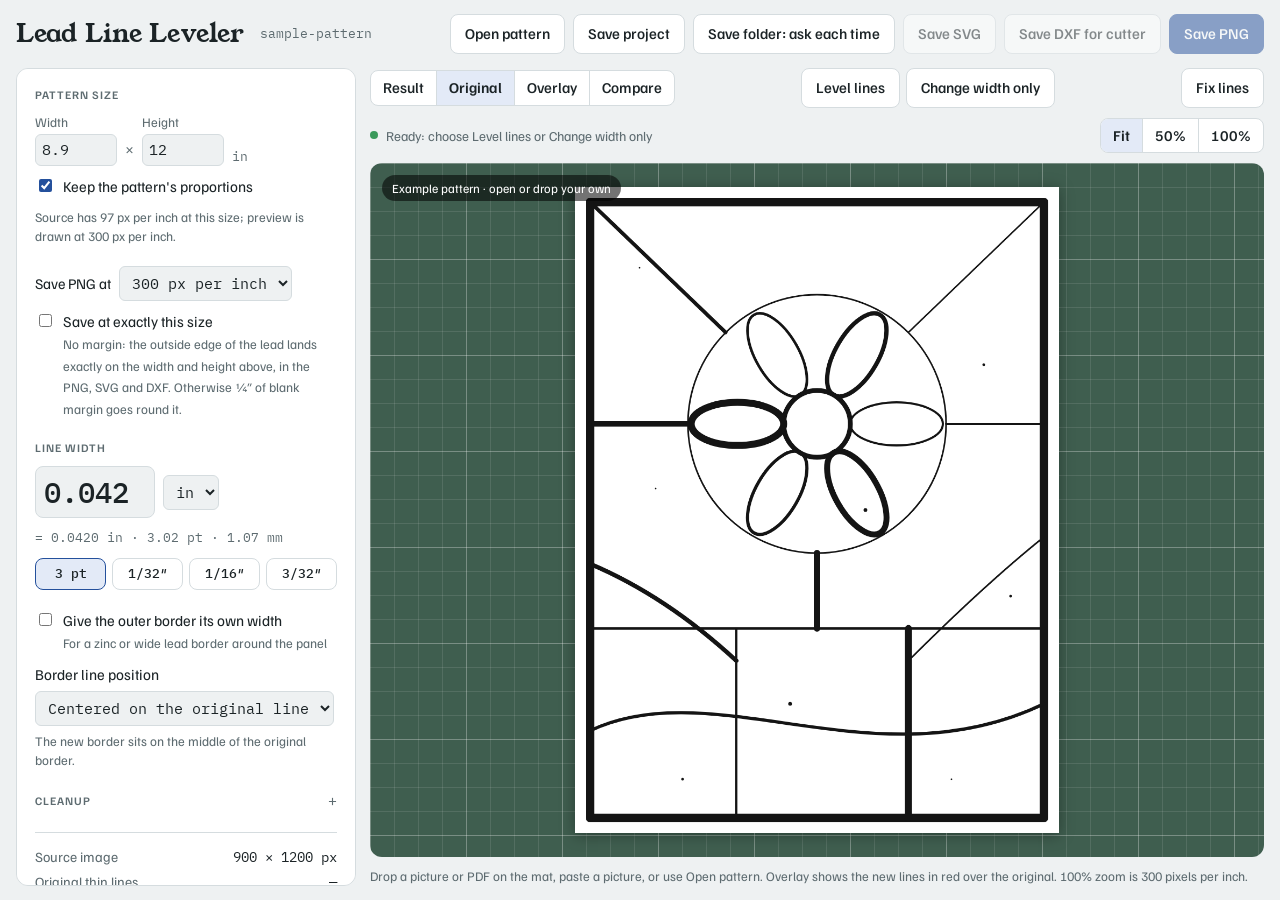
==== lead-line-leveler.html @ 57657ea0 "Project file: Save project keeps the picture, every setting, all fixes and the mode in one file; Ope" ====
<!doctype html>
<html lang="en">
<head>
<meta charset="utf-8">
<meta name="viewport" content="width=device-width,initial-scale=1,viewport-fit=cover">
<style>html,body{margin:0}body{font:14px system-ui,-apple-system,"Segoe UI",sans-serif}img{max-width:100%}</style>
<title>Lead Line Leveler</title>
<meta name="claude:viewport-fit-sides" content="cover">
<link rel="preconnect" href="https://fonts.googleapis.com">
<link rel="stylesheet" href="https://fonts.googleapis.com/css2?family=Young+Serif&family=Familjen+Grotesk:wght@400;500;600&family=IBM+Plex+Mono:wght@400;500&display=swap">
<style>
/* Layout: workbench — controls rail on the left, the pattern laid on a cutting mat on the right. */
:root{
  --bg:#eef1f2; --panel:#ffffff; --ink:#1b2326; --muted:#5d6b70; --line:#d5dcdf;
  --accent:#24509c; --accent-ink:#ffffff; --accent-soft:#e3eaf7;
  --mat:#3f5e4f; --mat-grid:rgba(255,255,255,.10); --mat-grid-major:rgba(255,255,255,.22);
  --warn:#9a5b00;
  --f-display:"Young Serif", Georgia, "Times New Roman", serif;
  --f-body:"Familjen Grotesk", system-ui, -apple-system, "Segoe UI", sans-serif;
  --f-mono:"IBM Plex Mono", ui-monospace, Menlo, Consolas, monospace;
}
@media (prefers-color-scheme: dark){:root:not([data-theme="light"]){
  --bg:#121719; --panel:#1a2124; --ink:#e6ecee; --muted:#93a2a8; --line:#2c3639;
  --accent:#7ea3ea; --accent-ink:#0c1530; --accent-soft:#1f2b44;
  --mat:#22342b; --mat-grid:rgba(255,255,255,.06); --mat-grid-major:rgba(255,255,255,.13);
  --warn:#f0b35c; color-scheme:dark;
}}
:root[data-theme="dark"]{
  --bg:#121719; --panel:#1a2124; --ink:#e6ecee; --muted:#93a2a8; --line:#2c3639;
  --accent:#7ea3ea; --accent-ink:#0c1530; --accent-soft:#1f2b44;
  --mat:#22342b; --mat-grid:rgba(255,255,255,.06); --mat-grid-major:rgba(255,255,255,.13);
  --warn:#f0b35c; color-scheme:dark;
}
*{box-sizing:border-box}
[hidden]{display:none!important}
html,body{height:100%}
body{background:var(--bg);color:var(--ink);font-family:var(--f-body);font-size:15px;line-height:1.45}
.app{display:grid;grid-template-columns:340px minmax(0,1fr);grid-template-rows:auto minmax(0,1fr);height:100%;
  padding-left:max(16px, env(safe-area-inset-left, 0px));padding-right:max(16px, env(safe-area-inset-right, 0px));padding-block:14px;gap:14px}
header{grid-column:1/-1;display:flex;flex-wrap:wrap;align-items:center;gap:12px 16px}
h1{font-family:var(--f-display);font-weight:400;font-size:1.6rem;margin:0;letter-spacing:.005em;text-wrap:balance}
.file-name{font-family:var(--f-mono);font-size:.8rem;color:var(--muted);min-width:0;overflow:hidden;text-overflow:ellipsis;white-space:nowrap;flex:1 1 160px}
.actions{display:flex;gap:8px;flex-wrap:wrap}
#pdfPage{font:inherit;border-radius:8px;border:1px solid var(--line);background:var(--panel);color:var(--ink);padding:7px 8px}
button,.btn{font:inherit;font-weight:500;border-radius:8px;border:1px solid var(--line);background:var(--panel);color:var(--ink);padding:8px 14px;cursor:pointer;display:inline-flex;align-items:center;gap:6px;position:relative}
button:hover,.btn:hover{border-color:var(--muted)}
button:focus-visible,.btn:focus-within,input:focus-visible,select:focus-visible{outline:2px solid var(--accent);outline-offset:2px}
.primary{background:var(--accent);color:var(--accent-ink);border-color:var(--accent)}
.primary:hover{filter:brightness(1.08);border-color:var(--accent)}
button:disabled{opacity:.5;cursor:default}
.btn input{position:absolute;width:1px;height:1px;opacity:0}

aside{background:var(--panel);border:1px solid var(--line);border-radius:12px;padding:18px;overflow:auto;display:flex;flex-direction:column;gap:20px;min-height:0}
section.group{display:flex;flex-direction:column;gap:10px}
.label{font-size:.72rem;letter-spacing:.09em;text-transform:uppercase;color:var(--muted);font-weight:600}
.big-width{display:flex;align-items:center;gap:8px}
.big-width input{width:120px;font:500 1.8rem/1 var(--f-mono);border:1px solid var(--line);border-radius:8px;padding:6px 8px;background:var(--bg);color:var(--ink)}
select{font:inherit;font-family:var(--f-mono);border:1px solid var(--line);border-radius:6px;padding:6px 8px;background:var(--bg);color:var(--ink)}
.conv{font-family:var(--f-mono);font-size:.82rem;color:var(--muted);font-variant-numeric:tabular-nums}
input[type=range]{width:100%;accent-color:var(--accent)}
.presets{display:grid;grid-template-columns:repeat(4,1fr);gap:6px}
.presets button{padding:6px 4px;justify-content:center;font-family:var(--f-mono);font-size:.8rem}
.presets button[aria-pressed="true"]{background:var(--accent-soft);border-color:var(--accent);color:var(--ink)}
.row{display:flex;align-items:center;gap:8px;flex-wrap:wrap}
.row label{flex:1 1 auto}
.field-col{display:flex;flex-direction:column;gap:6px}
.field-col select{align-self:flex-start;max-width:100%}
.size-row{display:flex;align-items:flex-end;gap:8px;flex-wrap:wrap}
.size-field{display:flex;flex-direction:column;gap:2px}
.times{font-family:var(--f-mono);color:var(--muted);padding-bottom:5px}
.inline-num{width:82px;font:inherit;font-family:var(--f-mono);border:1px solid var(--line);border-radius:6px;padding:4px 6px;background:var(--bg);color:var(--ink)}
.check{display:flex;gap:8px;align-items:flex-start;cursor:pointer}
.check input{margin-top:3px;accent-color:var(--accent)}
.hint{font-size:.82rem;color:var(--muted);margin:0}
.slider-row{display:grid;grid-template-columns:1fr auto;gap:2px 10px;align-items:center}
.slider-row .val{font-family:var(--f-mono);font-size:.82rem;color:var(--muted);font-variant-numeric:tabular-nums}
.slider-row input{grid-column:1/-1}
details summary{cursor:pointer;list-style:none;display:flex;justify-content:space-between;align-items:center}
details summary::-webkit-details-marker{display:none}
details summary::after{content:"+";font-family:var(--f-mono);color:var(--muted)}
details[open] summary::after{content:"–"}
details .inner{display:flex;flex-direction:column;gap:14px;margin-top:12px}
.stats{border-top:1px solid var(--line);padding-top:14px;display:grid;grid-template-columns:1fr auto;gap:4px 12px;font-size:.88rem;margin:0}
.stats dt{color:var(--muted)}
.stats dd{margin:0;font-family:var(--f-mono);font-variant-numeric:tabular-nums;text-align:right}
.warn{color:var(--warn)}

main{display:flex;flex-direction:column;gap:10px;min-height:0;min-width:0}
.toolbar{display:flex;justify-content:space-between;align-items:center;gap:10px;flex-wrap:wrap}
.seg{display:inline-flex;border:1px solid var(--line);border-radius:8px;overflow:hidden;background:var(--panel)}
.seg button{border:0;border-radius:0;padding:6px 12px;background:transparent}
.seg button+button{border-left:1px solid var(--line)}
.seg button[aria-pressed="true"]{background:var(--accent-soft);color:var(--ink);font-weight:600}
.status{font-size:.85rem;color:var(--muted);display:flex;align-items:center;gap:8px}
.dot{width:8px;height:8px;border-radius:50%;background:#3a9a5b}
.busy .dot{background:var(--accent);animation:pulse 1s infinite}
@keyframes pulse{50%{opacity:.25}}
@media (prefers-reduced-motion: reduce){.busy .dot{animation:none}}
.mat{flex:1;min-height:340px;border-radius:12px;overflow:auto;position:relative;
  background-color:var(--mat);
  background-image:
    linear-gradient(var(--mat-grid-major) 1px, transparent 1px),
    linear-gradient(90deg, var(--mat-grid-major) 1px, transparent 1px),
    linear-gradient(var(--mat-grid) 1px, transparent 1px),
    linear-gradient(90deg, var(--mat-grid) 1px, transparent 1px);
  background-size:96px 96px,96px 96px,24px 24px,24px 24px}
.mat.dragging{outline:3px dashed var(--accent);outline-offset:-6px}
.stage{min-width:100%;min-height:100%;display:flex;align-items:center;justify-content:center;padding:24px}
.stage img{display:block;background:#fff;box-shadow:0 2px 14px rgba(0,0,0,.35)}
.mat.fit .stage{height:100%}
.mat.fit .stage img{max-width:100%;max-height:100%;object-fit:contain}
.mat:not(.fit) .stage img{max-width:none}
/* (zoomed in: the stage grows to the picture, so every part of it can be scrolled to) */
.mat:not(.fit) .stage{width:max-content;min-width:100%;justify-content:safe center;align-items:safe center}
.sample-tag{position:absolute;top:12px;left:12px;background:rgba(0,0,0,.55);color:#fff;font-size:.78rem;padding:4px 10px;border-radius:20px;pointer-events:none;z-index:1}
.drop-note{font-size:.82rem;color:var(--muted)}

@media (max-width: 820px){
  .app{grid-template-columns:minmax(0,1fr);grid-template-rows:auto auto auto;height:auto}
  aside{overflow:visible}
  .mat{min-height:62vh}
}

/* Fix lines: junction markers over the preview, and the little menu that opens on a click */
:root{--fix:#d2392c;--fix-done:#1f8a4c}
@media (prefers-color-scheme: dark){:root:not([data-theme="light"]){--fix:#ff6b5e;--fix-done:#4fd18a}}
:root[data-theme="dark"]{--fix:#ff6b5e;--fix-done:#4fd18a}
.fix-btn[aria-pressed="true"]{background:var(--accent);color:var(--accent-ink);border-color:var(--accent)}
.fix-layer{position:absolute;left:0;top:0;cursor:crosshair;z-index:2;overflow:visible}
.fix-layer .jn{fill:rgba(255,255,255,.85);stroke:var(--fix);stroke-width:2.5}
.fix-layer .jn.fixed{fill:var(--fix-done);stroke:#fff}
.fix-layer .jn.sel{stroke-width:4}
.fix-layer .pt{fill:var(--fix-done);stroke:#fff;stroke-width:2}
.fix-layer .spoke{stroke-width:7;stroke-linecap:round;opacity:.9}
.fix-pop{position:absolute;z-index:3;background:var(--panel);color:var(--ink);border:1px solid var(--line);border-radius:10px;
  box-shadow:0 6px 24px rgba(0,0,0,.3);padding:10px;display:flex;flex-direction:column;gap:6px;width:min(280px,calc(100% - 24px));font-size:.88rem}
.fix-pop h3{margin:0 0 2px;font-size:.9rem;font-weight:600}
.fix-pop p{margin:0;color:var(--muted);font-size:.8rem}
.fix-pop button{justify-content:flex-start;padding:6px 10px;font-size:.86rem;text-align:left}
.fix-pop button[aria-pressed="true"]{background:var(--accent-soft);border-color:var(--accent);font-weight:600}
.fix-pop .sw{display:inline-block;width:12px;height:12px;border-radius:50%;flex:none}
.fix-pop .row{display:flex;gap:6px;flex-wrap:wrap}
.fix-pop .close{position:absolute;top:6px;right:6px;padding:2px 8px;border:0;background:transparent;font-size:1.1rem}
.fix-bar{display:flex;flex-wrap:wrap;align-items:center;gap:8px 12px;font-size:.84rem;color:var(--muted)}
.fix-bar button{padding:4px 10px;font-size:.84rem}
.fix-count{font-family:var(--f-mono);color:var(--ink)}
.fix-reach{display:inline-flex;align-items:center;gap:6px}
.fix-reach select{font:inherit;padding:3px 6px;border-radius:6px;border:1px solid var(--line);background:var(--panel);color:var(--ink)}
.fix-layer{touch-action:none}

.fix-layer .area{fill:color-mix(in srgb,var(--fix) 10%,transparent);stroke:var(--fix)}
.fix-layer .area.src{fill:none;stroke:var(--fix);opacity:.75}
.fix-layer.picking-area{cursor:crosshair}
.fix-layer .area-grip circle{fill:var(--fix);stroke:#fff}
.fix-layer .area-grip path{stroke:#fff;fill:none}
.fix-layer .area-grip{cursor:move}
.mat.picking-area{cursor:crosshair;touch-action:none}
.fix-layer .seam.ok{fill:#2e9d5a;stroke:#fff}
.fix-layer .seam.bad{fill:#d4372c;stroke:#fff}

.fix-pop .row-label{align-self:center;font-size:.85rem;margin-right:4px}

.field-inline{display:flex;align-items:center;gap:8px;margin-top:10px;font-size:.92rem}
.field-inline select{flex:0 1 auto;min-width:0}

.fix-layer .pt.joint{fill:#fff;stroke:var(--fix-done)}
.fix-layer .sym-line{stroke:var(--fix);fill:none}
.fix-layer .sym-shade{fill:color-mix(in srgb,var(--fix) 12%,transparent);stroke:none}
.fix-layer .check-piece{fill:rgba(240,130,0,.18);stroke:#e07800}
.fix-layer .check-dot{fill:#e07800;stroke:#fff}
.fix-layer .check-label{fill:#8a4300;stroke:#fff;paint-order:stroke;font-family:system-ui,sans-serif;font-weight:600}
/* lines drawn by hand (violet), over the lead they became */
.fix-layer .added-line{fill:none;stroke-linecap:round;opacity:.9;pointer-events:none}
.fix-layer .added-line.hand{stroke:#7b3fbf}
.fix-layer .added-line.drawing{stroke-dasharray:none;opacity:.75}
.fix-layer .draw-end{fill:#fff;stroke:#7b3fbf}
.fix-layer .draw-end.snap{fill:#7b3fbf}
/* before and after: the original on the left of a draggable divider */
.cmp-layer{position:absolute;left:0;top:0;z-index:2;cursor:ew-resize;touch-action:none}
.cmp-layer img{position:absolute;display:block;background:#fff;pointer-events:none;user-select:none}
.cmp-bar{position:absolute;width:0;pointer-events:none}
.cmp-bar::before{content:"";position:absolute;left:-1.5px;top:0;bottom:0;width:3px;background:#1f5fbf;box-shadow:0 0 0 1px rgba(255,255,255,.8)}
.cmp-knob{position:absolute;left:-15px;top:calc(50% - 15px);width:30px;height:30px;border-radius:50%;background:#1f5fbf;border:2px solid #fff;box-shadow:0 1px 6px rgba(0,0,0,.35)}
.cmp-knob::before,.cmp-knob::after{content:"";position:absolute;top:9px;border:6px solid transparent}
.cmp-knob::before{left:-1px;border-right-color:#fff}
.cmp-knob::after{right:-1px;border-left-color:#fff}
.cmp-tag{position:absolute;top:8px;font-size:12px;font-weight:600;color:#fff;background:rgba(20,40,70,.75);padding:3px 8px;border-radius:4px;white-space:nowrap}
.cmp-tag.left{right:10px}
.cmp-tag.right{left:10px}
.cmp-layer:focus-visible{outline:2px solid #1f5fbf;outline-offset:2px}
/* tidy all lines: straightened (green) and smoothed (blue) lines shown before they are applied */
.fix-layer .tidy-line{fill:none;stroke-linecap:round;stroke-linejoin:round;opacity:.85}
.fix-layer .tidy-line.straight{stroke:#14905a}
.fix-layer .tidy-line.smooth{stroke:#1f5fbf}
.fix-layer .tidy-line.off{stroke:#8a8f98;stroke-dasharray:6 6;opacity:.6}
.tidy-key{display:inline-block;width:18px;height:4px;border-radius:2px;vertical-align:middle;margin-right:6px}
.tidy-key.straight{background:#14905a}
.tidy-key.smooth{background:#1f5fbf}
.tidy-key.off{background:#8a8f98}
/* the two ways to redraw the lines, side by side */
.mode-pair{display:inline-flex;gap:6px}
.slider-row.is-off,.check.is-off{opacity:.45}
.danger{background:#b3261e;color:#fff;border-color:#b3261e}
.danger:hover{background:#951f19;border-color:#951f19}
</style>

<div class="app">
  <header>
    <h1>Lead Line Leveler</h1>
    <div class="file-name" id="fileName">sample-pattern</div>
    <div class="actions">
      <select id="pdfPage" hidden aria-label="PDF page to open" title="Page of the PDF to open"></select>
      <label class="btn" for="fileInput" title="A pattern picture, a PDF, or a project saved here">Open pattern<input id="fileInput" type="file" accept="image/*,application/pdf,.pdf,.json,application/json"></label>
      <button id="saveProject" disabled title="One file with the picture, every setting and all your fixes: open it later, on any computer, to carry on where you left off">Save project</button>
      <button id="saveFolder" hidden title="Choose the folder your saves go into">Save folder: ask each time</button>
      <button id="saveSvg" disabled>Save SVG</button>
      <button id="saveDxf" disabled title="Each glass piece as a closed cut line, with the lead gap between pieces: for Silhouette and other cutters">Save DXF for cutter</button>
      <button class="primary" id="savePng" disabled>Save PNG</button>
    </div>
  </header>

  <aside>
    <section class="group">
      <div class="label">Pattern size</div>
      <div class="size-row">
        <label class="size-field" for="sizeW"><span class="hint">Width</span><input id="sizeW" class="inline-num" type="number" min="0.5" max="96" step="0.01" value="9"></label>
        <span class="times" aria-hidden="true">×</span>
        <label class="size-field" for="sizeH"><span class="hint">Height</span><input id="sizeH" class="inline-num" type="number" min="0.5" max="96" step="0.01" value="12"></label>
        <span class="conv">in</span>
      </div>
      <label class="check"><input id="lockRatio" type="checkbox" checked><span>Keep the pattern's proportions</span></label>
      <p class="hint" id="panelNote">—</p>
      <label class="field-inline">Save PNG at <select id="pngPPI"><option value="300" selected>300 px per inch</option><option value="600">600 px per inch</option></select></label>
      <label class="check"><input id="exactSize" type="checkbox"><span>Save at exactly this size<br><span class="hint">No margin: the outside edge of the lead lands exactly on the width and height above, in the PNG, SVG and DXF. Otherwise ¼″ of blank margin goes round it.</span></span></label>
    </section>

    <section class="group">
      <div class="label">Line width</div>
      <div class="big-width">
        <input id="widthNum" type="number" min="0.001" step="0.001" value="0.042" aria-label="Line width">
        <select id="unit" aria-label="Line width unit"><option value="in">in</option><option value="pt">pt</option><option value="mm">mm</option></select>
      </div>
      <div class="conv" id="widthConv">—</div>
      <div class="presets" id="presets">
        <button data-in="0.041667">3 pt</button>
        <button data-in="0.03125">1/32″</button>
        <button data-in="0.0625">1/16″</button>
        <button data-in="0.09375">3/32″</button>
      </div>
    </section>

    <section class="group">
      <label class="check"><input id="borderOn" type="checkbox"><span>Give the outer border its own width<br><span class="hint">For a zinc or wide lead border around the panel</span></span></label>
      <div class="row" id="borderRow" hidden>
        <label for="borderNum">Border width</label>
        <input id="borderNum" class="inline-num" type="number" min="0.001" step="0.001" value="0.125"><span class="conv" id="borderUnit">in</span>
      </div>
      <div class="field-col">
        <label for="borderPos">Border line position</label>
        <select id="borderPos">
          <option value="center">Centered on the original line</option>
          <option value="outer">Keep the original outer edge</option>
          <option value="inner">Keep the original inner edge</option>
        </select>
        <p class="hint" id="borderPosHint">The new border sits on the middle of the original border.</p>
      </div>
      <p class="hint warn" id="borderWarn" hidden>No straight outer border found, so every line uses the main width.</p>
    </section>

    <section class="group">
      <details>
        <summary><span class="label">Cleanup</span></summary>
        <div class="inner">
          <div class="slider-row">
            <label for="smooth">Curve smoothing</label><span class="val" id="smoothVal">normal</span>
            <input id="smooth" type="range" min="0.4" max="2.5" step="0.1" value="1">
          </div>
          <div class="slider-row">
            <label for="thresh">Dark cutoff</label><span class="val" id="threshVal">auto</span>
            <input id="thresh" type="range" min="1" max="254" value="128">
          </div>
          <label class="check"><input id="threshAuto" type="checkbox" checked><span>Pick the cutoff automatically</span></label>
          <label class="check"><input id="invert" type="checkbox"><span>Lines are light on a dark background</span></label>
          <label class="check"><input id="dropText" type="checkbox" checked><span>Remove numbers and labels<br><span class="hint">Small bits of ink written much thinner than the lines, like piece numbers, are left out</span></span></label>
          <label class="check"><input id="photoIn" type="checkbox"><span>Picture is a photo of a finished panel<br><span class="hint">Picks out the lead from the glass, even dark glass, drops glass texture and labels, and makes an oval border exact. Change width only keeps the lines closest to the photo</span></span></label>
          <label class="check"><input id="ovalToRect" type="checkbox"><span>Make an oval border rectangular<br><span class="hint">For a panel with a band of border pieces between two ovals: the picture inside is kept, its lines are carried out to a rectangle, and the band becomes a rectangular border the same width, with mitred corners</span></span></label>
          <label class="check"><input id="dropIslands" type="checkbox" checked><span>Remove circles inside pieces<br><span class="hint">A small ring that touches no other line (a circle within a circle) can't be cut in glass, so it is left out</span></span></label>
          <label class="check"><input id="joinPieces" type="checkbox"><span>Join pieces drawn apart<br><span class="hint">For designs where every piece has its own outline with a thin white gap between pieces: each gap becomes one shared lead line, and a shape standing on its own is joined to the nearest line</span></span></label>
          <label class="check"><input id="keepGaps" type="checkbox"><span>Keep narrow gaps between lines<br><span class="hint">For clean, crowded drawings: lines drawn close together, and the thin tips of pieces, are traced as drawn instead of being run together. Leave off for scans with broken or hollow lines</span></span></label>
          <label class="check"><input id="exactShapes" type="checkbox" checked><span>Make straight lines and circles exact</span></label>
          <label class="check"><input id="squareUp" type="checkbox" checked><span>Square up the panel<br><span class="hint">Lines that are nearly level or upright become exactly level or upright, so the border has true right angles and sits straight on the page</span></span></label>
          <label class="check"><input id="transparent" type="checkbox"><span>Save PNG with a transparent background</span></label>
        </div>
      </details>
    </section>

    <dl class="stats">
      <dt>Source image</dt><dd id="sSize">—</dd>
      <dt>Original thin lines</dt><dd id="sThin">—</dd>
      <dt>Original typical</dt><dd id="sMid">—</dd>
      <dt>Original thick lines</dt><dd id="sThick">—</dd>
      <dt>Output</dt><dd id="sOut">—</dd>
    </dl>
  </aside>

  <main>
    <div class="toolbar">
      <div class="seg" role="group" aria-label="View">
        <button data-view="result" aria-pressed="true">Result</button>
        <button data-view="original" aria-pressed="false">Original</button>
        <button data-view="overlay" aria-pressed="false">Overlay</button>
        <button data-view="compare" aria-pressed="false" title="Drag across the picture to compare the original with the new lines">Compare</button>
      </div>
      <div class="mode-pair" role="group" aria-label="How to redraw the lines">
        <button id="levelBtn" class="fix-btn" aria-pressed="false" title="Redraw every line at one even width, smoothing curves, tidying joints and making straight lines and circles exact">Level lines</button>
        <button id="drawnBtn" class="fix-btn" aria-pressed="false" title="Keep every line exactly where and how it was drawn, and only change its width">Change width only</button>
      </div>
      <button id="fixBtn" class="fix-btn" aria-pressed="false" title="Click a junction or a spot on a line to choose how it should look">Fix lines</button>
      <div class="status" id="status"><span class="dot"></span><span id="statusText">Ready</span></div>
      <div class="seg" role="group" aria-label="Zoom">
        <button data-zoom="fit" aria-pressed="true">Fit</button>
        <button data-zoom="0.5" aria-pressed="false">50%</button>
        <button data-zoom="1" aria-pressed="false">100%</button>
      </div>
    </div>
    <div class="mat fit" id="mat">
      <div class="sample-tag" id="sampleTag">Example pattern · open or drop your own</div>
      <div class="stage"><img id="view" alt="Pattern preview"></div>
      <svg id="fixLayer" class="fix-layer" hidden aria-label="Junctions you can fix"></svg>
      <div id="cmpLayer" class="cmp-layer" hidden><img id="cmpImg" alt="Original pattern, on the left of the divider"><div class="cmp-bar" id="cmpBar"><span class="cmp-tag left">Original</span><span class="cmp-knob" aria-hidden="true"></span><span class="cmp-tag right">New</span></div></div>
      <div id="fixPop" class="fix-pop" role="dialog" aria-label="Fix this spot" hidden></div>
    </div>
    <div class="fix-bar" id="fixBar" hidden>
      <span id="fixHelp">Click a dot or a line to choose how it should look, or drag it to reshape it. To bend a line at a spot of your own, click the line and choose Add a dot here, then drag the dot.</span>
      <label class="fix-reach">Drag reach <select id="fixReach"><option value="short">short</option><option value="medium" selected>medium</option><option value="wide">wide</option><option value="line">whole line</option></select></label>
      <button id="fixArea" aria-pressed="false" title="Drag a box around a spot to replace it with a mirror of the same spot on the other side">Mirror an area</button>
      <select id="fixAreaFlip" hidden aria-label="Copy from"><option value="lr">from the other side (left ↔ right)</option><option value="tb">from the other end (top ↔ bottom)</option></select>
      <button id="fixTidy" title="Straighten every nearly straight line and smooth every nearly smooth curve, after you check them">Tidy all lines…</button>
      <button id="fixDraw" aria-pressed="false" title="Drag from one line to another to add a straight lead line">Draw a line</button>
      <button id="fixSym" title="Copy one half of the pattern onto the other, flipped, so both sides match">Make symmetric…</button>
      <button id="penPurple" aria-pressed="false" title="Highlighter: paint over lines that should not be there, then Apply marks">Highlight to remove</button>
      <button id="penBlue" aria-pressed="false" title="Blue pen: draw where a line should be (it need not be exact: the tool looks for the lead in your picture along it), then Apply marks">Draw where a line goes</button>
      <button id="penApply" disabled title="Turn the marks you painted into fixes (Enter)">Apply marks</button>
      <button id="penClear" disabled title="Throw away the marks not applied yet">Clear marks</button>
      <button id="saveCheckPic" title="Save the lines in red over your original, to mark up: purple over a line to take it out, blue where a line should be">Save check picture</button>
      <button id="loadMarks" title="Load a check picture you marked up: purple marks take lines out, blue marks put lines in. Each becomes an ordinary fix you can undo">Apply marked picture…</button>
      <input id="marksFile" type="file" accept="image/*" hidden>
      <button id="fixCheck" aria-pressed="false" title="Mark pieces that are hard to cut in glass: sharp points, deep inside curves, slivers, tiny pieces">Check pieces</button>
      <span class="fix-count" id="fixCount"></span>
      <button id="fixUndo" disabled>Undo</button>
      <button id="fixClear" disabled>Clear all fixes</button>
    </div>
    <div class="drop-note" id="note">Drop a picture or PDF on the mat, paste a picture, or use Open pattern. Overlay shows the new lines in red over the original. 100% zoom is 300 pixels per inch.</div>
  </main>
</div>

<script type="text/plain" id="worker-src">
const INF=1e20;
let W=0,H=0,gray=null,otsuT=128,colorIn=false;

function otsu(g){const h=new Float64Array(256);for(let i=0;i<g.length;i++)h[g[i]]++;
  const n=g.length;let sum=0;for(let t=0;t<256;t++)sum+=t*h[t];
  let sB=0,wB=0,best=0,bt=128;for(let t=0;t<256;t++){wB+=h[t];if(!wB)continue;const wF=n-wB;if(!wF)break;
    sB+=t*h[t];const mB=sB/wB,mF=(sum-sB)/wF;const v=wB*wF*(mB-mF)*(mB-mF);if(v>best){best=v;bt=t;}}
  return bt+1;}

function removeSmall(m,val,minA,conn8,keepBorder){
  if(minA<=0)return;const seen=new Uint8Array(W*H);const st=new Int32Array(W*H);const comp=[];
  for(let s=0;s<W*H;s++){if(m[s]!==val||seen[s])continue;
    let sp=0,touch=false;st[sp++]=s;seen[s]=1;comp.length=0;
    while(sp){const i=st[--sp];comp.push(i);const x=i%W,y=(i/W)|0;
      if(x===0||y===0||x===W-1||y===H-1)touch=true;
      for(let dy=-1;dy<=1;dy++)for(let dx=-1;dx<=1;dx++){if(!dx&&!dy)continue;if(!conn8&&dx&&dy)continue;
        const xx=x+dx,yy=y+dy;if(xx<0||yy<0||xx>=W||yy>=H)continue;const j=yy*W+xx;
        if(m[j]===val&&!seen[j]){seen[j]=1;st[sp++]=j;}}}
    if(comp.length<minA&&!(keepBorder&&touch))for(const i of comp)m[i]=1-val;}}

function edt1d(f,n,d,v,z){let k=0;v[0]=0;z[0]=-INF;z[1]=INF;
  for(let q=1;q<n;q++){let s=((f[q]+q*q)-(f[v[k]]+v[k]*v[k]))/(2*q-2*v[k]);
    while(s<=z[k]){k--;s=((f[q]+q*q)-(f[v[k]]+v[k]*v[k]))/(2*q-2*v[k]);}
    k++;v[k]=q;z[k]=s;z[k+1]=INF;}
  k=0;for(let q=0;q<n;q++){while(z[k+1]<q)k++;const dq=q-v[k];d[q]=dq*dq+f[v[k]];}}
function edt(src){const N=Math.max(W,H);const f=new Float64Array(N),d=new Float64Array(N),v=new Int32Array(N),z=new Float64Array(N+1);
  const out=new Float32Array(W*H);
  // (down each column, the distance to the nearest set pixel above or below it: two sweeps over whole rows, top to
  // bottom then back, so memory is read in order; for a yes/no picture this is the same as the column pass of the
  // general method, and much quicker)
  const g=new Int32Array(W*H),BIG=1<<29;
  for(let x=0;x<W;x++)g[x]=src[x]?0:BIG;
  for(let y=1;y<H;y++){const o=y*W,p=o-W;for(let x=0;x<W;x++)g[o+x]=src[o+x]?0:(g[p+x]>=BIG?BIG:g[p+x]+1);}
  for(let y=H-2;y>=0;y--){const o=y*W,n=o+W;for(let x=0;x<W;x++){const b=g[n+x]+1;if(b<g[o+x])g[o+x]=b;}}
  for(let y=0;y<H;y++){const o=y*W;let any=false;for(let x=0;x<W;x++){const t=g[o+x];if(t>=BIG)f[x]=INF;else{f[x]=t*t;any=true;}}
    if(!any){for(let x=0;x<W;x++)out[o+x]=INF;continue;}
    edt1d(f,W,d,v,z);for(let x=0;x<W;x++)out[o+x]=d[x];}
  return out;}

// (every pixel within r of a set pixel: the same as testing the distance map against r, but done by laying a disc's
// rows along each run of set pixels, which is many times quicker for the small radii used in cleaning)
function diskDil(a,r){const N=W*H,o=new Uint8Array(N),R=Math.floor(r),r2=r*r,hw=[];for(let dy=-R;dy<=R;dy++)hw.push(Math.floor(Math.sqrt(Math.max(0,r2-dy*dy))+1e-9));
  for(let y=0;y<H;y++){const row=y*W;let x=0;
    while(x<W){if(!a[row+x]){x++;continue;}let x1=x;while(x1+1<W&&a[row+x1+1])x1++;
      for(let k=0;k<hw.length;k++){const yy=y+k-R;if(yy<0||yy>=H)continue;const w=hw[k],lo=Math.max(0,x-w),hi=Math.min(W-1,x1+w),b=yy*W;o.fill(1,b+lo,b+hi+1);}
      x=x1+1;}}
  return o;}

function thin(img,PW,PH){
  const off=[-PW,-PW+1,1,PW+1,PW,PW-1,-1,-PW-1];
  let list=[];for(let y=1;y<PH-1;y++)for(let x=1;x<PW-1;x++){const i=y*PW+x;if(img[i])list.push(i);}
  const del=new Int32Array(list.length);let changed=true,it=0;
  while(changed){changed=false;it++;
    for(let step=0;step<2;step++){let nd=0;
      for(let a=0;a<list.length;a++){const k=list[a];if(!img[k])continue;
        const p2=img[k+off[0]],p3=img[k+off[1]],p4=img[k+off[2]],p5=img[k+off[3]],p6=img[k+off[4]],p7=img[k+off[5]],p8=img[k+off[6]],p9=img[k+off[7]];
        const B=p2+p3+p4+p5+p6+p7+p8+p9;if(B<2||B>6)continue;
        const A=(!p2&&p3)+(!p3&&p4)+(!p4&&p5)+(!p5&&p6)+(!p6&&p7)+(!p7&&p8)+(!p8&&p9)+(!p9&&p2);if(A!==1)continue;
        if(step===0){if(p2&&p4&&p6)continue;if(p4&&p6&&p8)continue;}else{if(p2&&p4&&p8)continue;if(p2&&p6&&p8)continue;}
        del[nd++]=k;}
      for(let j=0;j<nd;j++)img[del[j]]=0;if(nd)changed=true;}
    if(it%3===0)list=list.filter(k=>img[k]);}}

// ---- curve helpers ----
function gauss1d(arr,sig,wrap){const n=arr.length;if(sig<0.3||n<3)return arr.slice();
  const r=Math.ceil(3.5*sig);const k=[];let s=0;for(let i=-r;i<=r;i++){const v=Math.exp(-i*i/(2*sig*sig));k.push(v);s+=v;}
  const out=new Float64Array(n);for(let i=0;i<n;i++){let a=0;for(let j=-r;j<=r;j++){let t=i+j;
    if(wrap)t=((t%n)+n)%n;else t=t<0?0:t>=n?n-1:t;a+=arr[t]*k[j+r];}out[i]=a/s;}return out;}
function savgolCoef(m){const h=(m-1)/2;const G=[[0,0,0,0],[0,0,0,0],[0,0,0,0],[0,0,0,0]];
  for(let j=-h;j<=h;j++){const p=[1,j,j*j,j*j*j];for(let a=0;a<4;a++)for(let b=0;b<4;b++)G[a][b]+=p[a]*p[b];}
  const Gi=inv4(G);const c=[];for(let j=-h;j<=h;j++){const p=[1,j,j*j,j*j*j];let v=0;for(let b=0;b<4;b++)v+=Gi[0][b]*p[b];c.push(v);}return c;}
function inv4(M){const n=4;const A=M.map((r,i)=>[...r,...[0,0,0,0].map((_,j)=>i===j?1:0)]);
  for(let c=0;c<n;c++){let p=c;for(let r=c+1;r<n;r++)if(Math.abs(A[r][c])>Math.abs(A[p][c]))p=r;[A[c],A[p]]=[A[p],A[c]];
    const d=A[c][c];for(let j=0;j<2*n;j++)A[c][j]/=d;for(let r=0;r<n;r++)if(r!==c){const f=A[r][c];for(let j=0;j<2*n;j++)A[r][j]-=f*A[c][j];}}
  return A.map(r=>r.slice(n));}
const sgCache={};
function savgol(arr,m,wrap){const n=arr.length;if(m<7||n<m)return arr;const c=sgCache[m]||(sgCache[m]=savgolCoef(m));const h=(m-1)/2;
  const out=new Float64Array(n);for(let i=0;i<n;i++){let a=0;for(let j=-h;j<=h;j++){let t=i+j;
    if(wrap)t=((t%n)+n)%n;else t=t<0?0:t>=n?n-1:t;a+=arr[t]*c[j+h];}out[i]=a;}return out;}

function process(p){
  const say=t=>postMessage({type:'progress',text:t});
  say('Finding lines…');
  const t=p.auto?otsuT:p.threshold;const m=new Uint8Array(W*H);
  for(let i=0;i<W*H;i++)m[i]=p.invert?(gray[i]>=t?1:0):(gray[i]<t?1:0);
  // (a photo of a finished panel: the lead picked out from the glass; from here on it is a plain line drawing)
  const colorWas=colorIn;let photoInfo=null;
  if(p.photo&&mxBuf&&chBuf){say('Finding the lead in the photo…');const r=photoLines(p.auto?24:Math.min(p.threshold,90),25,p.guides);m.set(r.m);colorIn=false;photoInfo={lw:r.lw};}
  // mirrored areas (picked by hand): inside each box the picture is replaced by the matching spot on the other side
  // of the pattern's centre line (upright, or level for top-to-bottom; see symAxis), flipped. Where a line crosses the box's edge, the two sides may draw it a
  // little apart: near the edge the copy is shifted so each line meets its own line outside exactly, easing back to
  // an exact copy further in. Right at the edge both pictures are kept, so crossing lines stay joined.
  const areas=Array.isArray(p.areas)?p.areas.filter(a=>a&&[a.x0,a.y0,a.x1,a.y1].every(isFinite)):[];
  // (the centre lines are always found, so the page can show where a new box will copy from)
  // (they hardly move when a fix changes a line or two, so a run with no mirrored areas or halves reuses the last ones
  // found for this picture)
  const wantFresh=areas.length||(Array.isArray(p.halves)&&p.halves.length)||p.inkAxes||!axisMemo||axisMemo.g!==gray||axisMemo.w!==W||axisMemo.h!==H;
  let axes=wantFresh?{lr:symAxis(m,'lr'),tb:symAxis(m,'tb'),areas:[]}:{lr:axisMemo.lr,tb:axisMemo.tb,areas:[]},axesOut=axes;
  if(wantFresh)axisMemo={g:gray,w:W,h:H,lr:axes.lr,tb:axes.tb};
  // (the centre line of the drawing itself, where the lines on both sides best fall on each other: for making
  // the whole pattern symmetric)
  // the whole pattern made symmetric (picked by hand): one half replaced by the other, flipped across the centre
  // line; right along the centre line both pictures are kept, so a line running down it stays whole
  const halves=Array.isArray(p.halves)?p.halves.filter(h=>h&&(h.flip==='lr'||h.flip==='tb')):[];
  // (found only when wanted: it takes a moment)
  if(p.inkAxes||halves.length){axes.inkLr=inkAxis(m,'lr',axes.lr);axes.inkTb=inkAxis(m,'tb',axes.tb);}
  for(const hf of halves){const A=hf.flip==='tb'?axes.inkTb:axes.inkLr;if(!A)continue;const src=m.slice(),u=A.u,nv=[u[1],-u[0]],off=+hf.off||0;
    const cx=A.cx+nv[0]*off,cy=A.cy+nv[1]*off,keepSide=hf.keep>0?1:-1;
    // (half a line's width either side of the centre line, at this picture's scale)
    let band=2;{const r=[];for(let y=1;y<H-1;y+=3)for(let x=1;x<W-1;x+=3){const i=y*W+x;if(src[i]&&!src[i-1])for(let k=1;k<60;k++){if(x+k>=W||!src[i+k]){r.push(k);break;}}}r.sort((a,b)=>a-b);if(r.length)band=Math.max(2,0.6*r[r.length>>1]);}
    for(let y=0;y<H;y++)for(let x=0;x<W;x++){const dx=x-cx,dy=y-cy,sd=dx*nv[0]+dy*nv[1];if(Math.sign(sd)===keepSide&&Math.abs(sd)>band)continue;
      const k=2*(dx*u[0]+dy*u[1]),mx=Math.round(cx+k*u[0]-dx),my=Math.round(cy+k*u[1]-dy),v=mx>=0&&mx<W&&my>=0&&my<H?src[my*W+mx]:0;
      m[y*W+x]=Math.abs(sd)<=band?(v|src[y*W+x]):v;}}
  if(areas.length){const src=m.slice(),at=(x,y)=>{x=Math.round(x);y=Math.round(y);return x>=0&&x<W&&y>=0&&y<H?src[y*W+x]:0;};
    const areaAxes=axes.areas;
    {for(const a of areas){const G=axes[a.flip==='tb'?'tb':'lr'];areaAxes.push(null);if(!G)continue;
        const ox=+a.ox||0,oy=+a.oy||0,moved=Math.hypot(ox,oy)>0.5;
        // (a copy-from box the person moved: their spot is taken as it is, across the outline's centre line)
        const A=moved?Object.assign({},G):refineAxis(src,G,a.flip==='tb'?'tb':'lr',a);areaAxes[areaAxes.length-1]=A;const cx=A.cx,cy=A.cy,u=A.u;
        // (reflected across the pattern's centre line: through (cx,cy) along u)
        const mirAt=(x,y)=>{const dx=x-cx,dy=y-cy,k=2*(dx*u[0]+dy*u[1]);return at(cx+k*u[0]-dx+ox,cy+k*u[1]-dy+oy);};A.ox=ox;A.oy=oy;let x0=Math.max(1,Math.floor(a.x0)),x1=Math.min(W-2,Math.ceil(a.x1)),y0=Math.max(1,Math.floor(a.y0)),y1=Math.min(H-2,Math.ceil(a.y1));if(x1-x0<4||y1-y0<4)continue;
        // (where lines cross each edge, in the picture and in the copy: the middles of the runs of ink along it)
        const runs=(f,E)=>{const out=[];let st=-1;for(let t=0;t<=E[4]+1;t++){const v=t<=E[4]&&f(E[0]+E[2]*t,E[1]+E[3]*t);if(v&&st<0)st=t;if(!v&&st>=0){out.push([(st+t-1)/2,t-st]);st=-1;}}return out;};
        const edgesOf=()=>[[x0,y0,1,0,x1-x0],[x0,y1,1,0,x1-x0],[x0,y0,0,1,y1-y0],[x1,y0,0,1,y1-y0]];
        const widths=[];for(const E of edgesOf())for(const r of runs(at,E))widths.push(r[1]);
        widths.sort((p,q)=>p-q);const lw=Math.max(2,Math.min(40,widths.length?widths[widths.length>>1]:4));
        // (each line meets the nearest unclaimed line of the copy, if one is close enough)
        const pair=(ro,rm)=>{const c=[];for(let i=0;i<ro.length;i++)for(let j=0;j<rm.length;j++){const d=Math.abs(ro[i][0]-rm[j][0]);if(d<=Math.max(2.5*lw,0.75*(ro[i][1]+rm[j][1])))c.push([d,i,j]);}
          c.sort((p,q)=>p[0]-q[0]);const ui=new Set(),uj=new Set(),out=[];for(const[d,i,j]of c){if(ui.has(i)||uj.has(j))continue;ui.add(i);uj.add(j);out.push([i,j,d]);}return out;};
        // (each edge is nudged a little, in or out, to where the lines on both sides agree best)
        const K=Math.round(2.5*lw),cost=E=>{const ro=runs(at,E),rm=runs(mirAt,E),pr=pair(ro,rm);let c=2.5*lw*(ro.length+rm.length-2*pr.length);for(const q of pr)c+=q[2];return c;};
        for(let k=0;k<(moved?0:4);k++){let bo=0,bc=Infinity;for(let o=-K;o<=K;o++){const nx0=x0+(k===2?o:0),nx1=x1+(k===3?o:0),ny0=y0+(k===0?o:0),ny1=y1+(k===1?o:0);
            if(nx0<1||ny0<1||nx1>W-2||ny1>H-2||nx1-nx0<4||ny1-ny0<4)continue;const E=[[nx0,ny0,1,0,nx1-nx0],[nx0,ny1,1,0,nx1-nx0],[nx0,ny0,0,1,ny1-ny0],[nx1,ny0,0,1,ny1-ny0]][k];
            const c=cost(E)+0.02*lw*Math.abs(o);if(c<bc){bc=c;bo=o;}}
          if(k===0)y0+=bo;else if(k===1)y1+=bo;else if(k===2)x0+=bo;else x1+=bo;}
        A.box=[x0,y0,x1,y1];
        const cross=[];for(const E of edgesOf())cross.push([E,runs(at,E),runs(mirAt,E)]);
        // (each line crossing an edge, with how far the copy must move along the edge to meet it)
        // (a box across the centre line: the part on the side holding most of the box takes the copy, the rest stays)
        const nv=[u[1],-u[0]],sideOf=(x,y)=>Math.sign((x-cx)*nv[0]+(y-cy)*nv[1]),bs=sideOf((x0+x1)/2,(y0+y1)/2)||1,keep=(x,y)=>!moved&&sideOf(x,y)===-bs;
        const pins=[];for(const[E,ro,rm]of cross)for(const[i,j]of pair(ro,rm)){const r=ro[i],best=rm[j];if(keep(E[0]+E[2]*r[0],E[1]+E[3]*r[0]))continue;
          pins.push({x:E[0]+E[2]*r[0],y:E[1]+E[3]*r[0],dx:E[2]*(r[0]-best[0]),dy:E[3]*(r[0]-best[0])});}
        const B=Math.max(3*lw,0.4*Math.min(x1-x0,y1-y0)),S2=4*lw,band=Math.max(2,Math.round(0.35*lw));
        for(let y=y0;y<=y1;y++)for(let x=x0;x<=x1;x++){if(keep(x,y))continue;const e=Math.min(x-x0,x1-x,y-y0,y1-y);let sx=0,sy=0;
          if(pins.length){let sw=0;for(const q of pins){const w=1/((x-q.x)**2+(y-q.y)**2+1e-3);sw+=w;sx+=w*q.dx;sy+=w*q.dy;}sx/=sw;sy/=sw;}
          const v=mirAt(x-sx,y-sy);m[y*W+x]=e<band?(v|src[y*W+x]):v;}}}}
  // lines drawn by hand, as wide as the picture's own lines
  const lines=Array.isArray(p.lines)?p.lines.filter(L=>L&&[L.ax,L.ay,L.bx,L.by].every(isFinite)):[];
  if(lines.length){const lw=inkWidth(m);for(const L of lines)drawSeg(m,L.ax,L.ay,L.bx,L.by,lw/2);}
  // (guides marked by hand, on a plain drawing: drawn as they are)
  if(!photoInfo&&Array.isArray(p.guides)&&p.guides.length){const lw=inkWidth(m);for(const G of p.guides)for(let i=2;i+1<G.length;i+=2)drawSeg(m,G[i-2],G[i-1],G[i],G[i+1],lw/2);}
  // numbers and labels written in the pieces: small separate bits of ink drawn much thinner than the lines
  if(p.dropText!==false){dropOutside(m);dropWords(m);dropText(m);}
  // (an oval border made rectangular, when asked)
  let rectInfo=null;if(p.ovalToRect)rectInfo=ovalToRect(m);
  // pieces drawn as separate outlines with narrow gaps between them: the gaps become shared lines (and numbers left
  // standing on their own in the pieces are taken out there)
  joinMode=0;if(p.joinPieces&&!colorIn)joinPieces(m,p.dropText!==false);
  // estimate typical line thickness from ridge of distance map
  const bg=new Uint8Array(W*H);for(let i=0;i<W*H;i++)bg[i]=m[i]?0:1;
  let dbg=edt(bg);const ridge=[];
  for(let y=1;y<H-1;y++)for(let x=1;x<W-1;x++){const i=y*W+x;const d=dbg[i];if(d<1)continue;
    if(d>=dbg[i-1]&&d>=dbg[i+1]&&d>=dbg[i-W]&&d>=dbg[i+W])ridge.push(2*Math.sqrt(d)-1);}
  ridge.sort((a,b)=>a-b);const med=ridge.length?ridge[ridge.length>>1]:3;
  const u=Math.max(1.5,med/1.75); // working unit ≈ one source-pixel line width
  // (a piece of black glass: ink filled in far wider than any lead line, five line widths and more, is glass, not
  // lead; it is hollowed out to a lead line's width round its edge, so its own outline is traced)
  if(!p.joinPieces&&!p.asDrawn){const core=6.25*med*med,keep=0.81*med*med,st=[];let any=0;const hol=new Uint8Array(W*H);
    for(let i=0;i<W*H;i++)if(m[i]&&dbg[i]>=core&&!hol[i]){const reg=[i];hol[i]=1;st.push(i);
      while(st.length){const j=st.pop(),y=(j/W)|0,x=j-y*W;for(const k of[x>0?j-1:-1,x<W-1?j+1:-1,y>0?j-W:-1,y<H-1?j+W:-1])if(k>=0&&m[k]&&!hol[k]&&dbg[k]>=keep){hol[k]=1;st.push(k);reg.push(k);}}
      if(reg.length>=50*med*med){for(const j of reg)m[j]=0;any=1;}}   // (a piece big enough to cut: a filled dot, like a nose, is paint)
    if(any){for(let i=0;i<W*H;i++)bg[i]=m[i]?0:1;dbg=edt(bg);}}
  // (joined pieces: the glass round a narrow piece standing in a wide patch of ink is grown up to it; done after the
  // usual line width is measured, so the rest of the pattern is traced just as before)
  staffPieces=null;if(p.joinPieces&&!colorIn&&joinMode)staffWins(m,joinMode);
  // close gaps narrower than ~2/3 of a line width (hollow or skipping marker strokes),
  // using distance maps: grow the lines by r, then shrink them back by r
  // (not for colored patterns: they are clean drawings where every gap, however thin, is glass)
  // (and not for Change width only: lines are kept as drawn, gaps and all)
  const m0=p.keepGaps&&!p.asDrawn&&!colorIn?m.slice():null;
  // (nor for joined pieces: a clean drawing, and its narrow pieces are glass)
  if(!colorIn&&!p.asDrawn&&!p.joinPieces){const r=Math.max(1.5,0.33*med),r2=r*r;const dil=diskDil(m,r);
    const notd=new Uint8Array(W*H);for(let i=0;i<W*H;i++)notd[i]=dil[i]?0:1;
    // pixels outside the image count as paper so the outer border is not pulled inward
    const near2=diskDil(notd,r);const fill=new Uint8Array(W*H);for(let y=0;y<H;y++)for(let x=0;x<W;x++){const i=y*W+x;
      const edge=Math.min(x+1,y+1,W-x,H-y);if(!m[i]&&!near2[i]&&edge*edge>r2)fill[i]=1;}
    if(p.keepGaps)closeGapsKept(m,fill,r);else for(let i=0;i<W*H;i++)if(fill[i])m[i]=1;}
  // (thin a mask down to its one-pixel centre lines)
  const skel=M=>{
  removeSmall(M,1,Math.round(40*u*u),true,false);
  removeSmall(M,0,Math.round(4*u*u),false,true);
  const PW=W+2,PH=H+2;const img=new Uint8Array(PW*PH);
  for(let y=0;y<H;y++)for(let x=0;x<W;x++)img[(y+1)*PW+x+1]=M[y*W+x];
  thin(img,PW,PH);
  // remove staircase pixels: drop a pixel whose neighbours stay connected without it,
  // so ordinary line pixels have exactly two neighbours and only real junctions have three
  {const ring=[[-1,-1],[0,-1],[1,-1],[1,0],[1,1],[0,1],[-1,1],[-1,0]];const ro=ring.map(([dx,dy])=>dy*PW+dx);
    for(let pass=0;pass<2;pass++)for(let k=PW;k<PW*(PH-1);k++){if(!img[k])continue;
      const on=[];for(let r=0;r<8;r++)if(img[k+ro[r]])on.push(r);if(on.length<2||on.length>4)continue;
      const par=on.map((_,i)=>i);const f=i=>par[i]===i?i:(par[i]=f(par[i]));
      for(let a=0;a<on.length;a++)for(let b=a+1;b<on.length;b++){const A=ring[on[a]],B=ring[on[b]];
        if(Math.abs(A[0]-B[0])<=1&&Math.abs(A[1]-B[1])<=1)par[f(a)]=f(b);}
      let comps=0;for(let i=0;i<on.length;i++)if(f(i)===i)comps++;
      if(comps===1&&on.length<=3)img[k]=0;}}
  const sk=new Uint8Array(W*H);for(let y=0;y<H;y++)for(let x=0;x<W;x++)sk[y*W+x]=img[(y+1)*PW+x+1];
  return sk;};
  say('Finding line centers…');
  const sk=skel(m);
  // (Keep narrow gaps also traces the lines exactly as drawn, gaps not closed, to check the levelled lines against)
  const skDrawn=m0?skel(m0):sk;
  // stats: thickness sampled on the centerline
  for(let i=0;i<W*H;i++)bg[i]=m[i]?0:1;dbg=edt(bg);let dbg2=dbg;const th=[];
  for(let i=0;i<W*H;i++)if(sk[i])th.push(2*Math.sqrt(dbg[i])-1);th.sort((a,b)=>a-b);
  const q=f=>th.length?th[Math.min(th.length-1,Math.floor(f*th.length))]:0;
  const stats={thin:q(.08),mid:q(.5),thick:q(.92),threshold:t};
  dbg=null;

  say('Tracing curves…');
  const dmap=new Float32Array(W*H);for(let i=0;i<W*H;i++)dmap[i]=Math.sqrt(dbg2[i]);dbg2=null;
  const built=p.asDrawn?traceAsDrawn(sk,u,dmap,p):buildStrokes(sk,u,med,dmap,p.smooth,say,p);
  if(p.keepGaps&&!p.asDrawn){const dr=traceAsDrawn(sk,u,dmap,{}).strokes;uncross(built.strokes,dr,med);built.strokes=followDrawn(built.strokes,dr,dmap,med);built.strokes=drawnEnds(built.strokes,skDrawn===sk?dr:traceAsDrawn(skDrawn,u,dmap,{}).strokes,dmap,med);}
  if(p.keepGaps&&!p.asDrawn)built.strokes=joinMerged(built.strokes,dmap,med);
  if((p.keepGaps||p.joinPieces)&&!p.asDrawn)built.strokes=reachLines(built.strokes,med);
  if(p.joinPieces&&!p.asDrawn&&!colorIn)built.strokes=hugNarrow(built.strokes,m,dmap,med);
  if(p.joinPieces&&!p.asDrawn&&!colorIn)built.strokes=keepOffStaff(built.strokes,med);
  if(p.joinPieces&&!p.asDrawn&&!colorIn)built.strokes=dropDoubles(built.strokes,dmap,med);
  if(p.dropIslands!==false)built.strokes=dropIslands(built.strokes,med);
  if(p.dropText!==false&&!p.asDrawn)built.strokes=dropSlivers(built.strokes,labelH,m);
  if(p.dropText!==false)built.strokes=dropLabelScraps(built.strokes,labelH,u);
  if(!p.asDrawn)built.strokes=roundTouches(built.strokes,med,dmap,+p.newHalf);
  if(!p.asDrawn&&!colorIn&&p.exact&&p.square)built.strokes=squareBorder(built.strokes,med,built.junctions);
  if(!p.asDrawn&&!colorIn)built.strokes=smoothOutline(built.strokes,m,med,built.junctions);
  if(!p.asDrawn&&rectInfo&&rectInfo.ok)built.strokes=rectFrame(built.strokes,rectInfo.geo,built.rot);
  const strokes=built.strokes;
  const fl=[],fo=[0],cl=[],co=[0];for(const f of built.fillets){for(const q of f.fill)fl.push(q[1]+0.5,q[0]+0.5);fo.push(fl.length/2);for(const q of f.curve)cl.push(q[1]+0.5,q[0]+0.5);co.push(cl.length/2);}
  const flat=[],offs=[0],hwf=[];
  // the original line's half-width at each point (largest distance-to-paper nearby), with a running
  // median along the line so junction blobs don't count; used to line a border up with an edge
  for(const S of strokes){const raw=S.map(q=>{let mx=0;const yy=Math.round(q[0]),xx=Math.round(q[1]);
      for(let dy=-2;dy<=2;dy++)for(let dx=-2;dx<=2;dx++){const y=yy+dy,x=xx+dx;if(y>=0&&x>=0&&y<H&&x<W)mx=Math.max(mx,dmap[y*W+x]);}return Math.max(0.5,mx-0.5);});
    // (the window kept sorted as it slides, rather than sorted afresh at every point: the same values, much quicker)
    const hw=new Array(raw.length);{const win=[],n=raw.length;const pos=v=>{let lo=0,hi=win.length;while(lo<hi){const md=(lo+hi)>>1;if(win[md]<v)lo=md+1;else hi=md;}return lo;};
      for(let j=0;j<Math.min(n,76);j++)win.splice(pos(raw[j]),0,raw[j]);
      for(let i=0;i<n;i++){if(i>0){if(i+75<n)win.splice(pos(raw[i+75]),0,raw[i+75]);if(i-76>=0)win.splice(pos(raw[i-76]),1);}hw[i]=win[Math.floor(win.length*0.4)];}}
    S.forEach((q,i)=>{flat.push(q[1]+0.5,q[0]+0.5);hwf.push(hw[i]);});offs.push(flat.length/2);}
  const junctions=(built.junctions||[]).map(J=>({x:J.p[1]+0.5,y:J.p[0]+0.5,wx:J.q[1],wy:J.q[0],arms:J.arms,pairs:J.pairs,fixed:J.fixed}));
  colorIn=colorWas;
  return{photo:photoInfo,rect:rectInfo,axes:axesOut,junctions,pts:new Float32Array(flat),offs:new Int32Array(offs),hw:new Float32Array(hwf),stats,rot:built.rot,fill:{pts:new Float32Array(fl),offs:new Int32Array(fo)},fcurve:{pts:new Float32Array(cl),offs:new Int32Array(co)}};}

// ===================================================================== curve stage
// Trace the centerline into a graph of lines and junctions, rebuild junctions the way a
// pattern is drawn (lines run through, branches land on them, crossings stay crossings),
// keep real corners sharp, and smooth each long curve with a fidelity-checked smoother.

// The line a pattern's outline is most nearly mirror-symmetric about: upright ('lr') or level ('tb'). The outline (the
// whole panel, holes filled) is used rather than the lines inside, which may not be symmetric (a wavy stem, say); lines a
// few degrees either way and a little off the middle are tried, and the one whose flip lands most of the panel on itself
// is kept. A crooked scan or an uneven outer border is then still flipped across its true centre line.
// The centre line a box is mirrored across, fitted to the lines where they cross the box's edge: tried a little to
// either side of (and a little tilted from) both the outline's centre line and the plain middle of the drawing, keeping
// whichever lays the most ink of the copy on the ink outside.
function refineAxis(src,G,flip,a){const x0=Math.max(1,Math.floor(a.x0)),x1=Math.min(W-2,Math.ceil(a.x1)),y0=Math.max(1,Math.floor(a.y0)),y1=Math.min(H-2,Math.ceil(a.y1));
  if(x1-x0<4||y1-y0<4)return Object.assign({},G);
  let lo=W,hi=-1,ly=H,hy=-1;for(let y=0;y<H;y++)for(let x=0;x<W;x++)if(src[y*W+x]){if(x<lo)lo=x;if(x>hi)hi=x;if(y<ly)ly=y;if(y>hy)hy=y;}
  const R=Math.max(6,Math.round(0.012*Math.max(W,H))),pts=[],st=Math.max(1,Math.round(Math.max(x1-x0,y1-y0)/400));
  for(let y=Math.max(0,y0-R);y<=Math.min(H-1,y1+R);y+=st)for(let x=Math.max(0,x0-R);x<=Math.min(W-1,x1+R);x+=st){
    const e=Math.min(Math.abs(x-x0),Math.abs(x-x1),Math.abs(y-y0),Math.abs(y-y1));const inside=x>=x0&&x<=x1&&y>=y0&&y<=y1;if(inside&&e>R)continue;if(!inside&&!(x>=x0-R&&x<=x1+R&&y>=y0-R&&y<=y1+R))continue;pts.push(x,y);}
  const n=pts.length/2;if(!n)return Object.assign({},G);
  const mk=(c,ang)=>{const u=flip==='tb'?[Math.cos(ang),Math.sin(ang)]:[-Math.sin(ang),Math.cos(ang)];return flip==='tb'?{cx:G.cx,cy:c,u}:{cx:c,cy:G.cy,u};};
  const score=A=>{const{cx,cy,u}=A;let both=0,any=0;for(let i=0;i<n;i++){const x=pts[2*i],y=pts[2*i+1],dx=x-cx,dy=y-cy,k=2*(dx*u[0]+dy*u[1]);
      const mx=Math.round(cx+k*u[0]-dx),my=Math.round(cy+k*u[1]-dy),v=src[y*W+x],w=mx>=0&&mx<W&&my>=0&&my<H?src[my*W+mx]:0;if(v&&w)both++;if(v||w)any++;}return any?both/any:0;};
  const angOf=A=>flip==='tb'?Math.atan2(A.u[1],A.u[0]):Math.atan2(-A.u[0],A.u[1]);
  let best=null,bs=-1;const span=Math.max(8,Math.round(0.015*(flip==='tb'?H:W)));
  for(const[c0,a0]of[[flip==='tb'?G.cy:G.cx,angOf(G)],[flip==='tb'?(ly+hy)/2:(lo+hi)/2,0]]){let c=c0,an=a0,b=score(mk(c,an));
    for(const[dc,da,nc,na]of[[1,0.25,span,2],[0.25,0.05,4,5]]){const cc=c,aa=an;for(let ia=-na;ia<=na;ia++)for(let ic=-nc;ic<=nc;ic++){const A=mk(cc+ic*dc,aa+ia*da*Math.PI/180),sc=score(A);if(sc>b+1e-9){b=sc;c=cc+ic*dc;an=aa+ia*da*Math.PI/180;}}}
    if(b>bs){bs=b;best=mk(c,an);}}
  // (a box across the centre line, with a line running down that centre line: the centre line is laid right along it)
  {const side=(x,y)=>Math.sign((x-best.cx)*best.u[1]-(y-best.cy)*best.u[0]),sg=[side(x0,y0),side(x1,y0),side(x0,y1),side(x1,y1)];
    if(sg.includes(1)&&sg.includes(-1)){const c0=flip==='tb'?best.cy:best.cx,a0=angOf(best);let top=0,ta=a0,hits=null;
      for(let da=-1;da<=1.001;da+=0.1){const an=a0+da*Math.PI/180,u=mk(c0,an).u,h=[];
        for(let o=-span;o<=span;o+=0.5){let n=0,t=0;if(flip==='tb'){for(let x=x0;x<=x1;x++){const y=Math.round(c0+o+(x-best.cx)*u[1]/u[0]);t++;if(y>=y0&&y<=y1&&src[y*W+x])n++;}}
            else{for(let y=y0;y<=y1;y++){const x=Math.round(c0+o+(y-best.cy)*u[0]/u[1]);t++;if(x>=x0&&x<=x1&&src[y*W+x])n++;}}h.push([o,n/(t||1)]);}
        const m=Math.max(...h.map(q=>q[1]));if(m>top+1e-9){top=m;ta=an;hits=h;}}
      if(top>0.6){const on=hits.filter(q=>q[1]>=0.9*top),near=on.reduce((p,q)=>Math.abs(q[0])<Math.abs(p[0])?q:p);
        let a=near[0],b=near[0];while(on.some(q=>q[0]===a-0.5))a-=0.5;while(on.some(q=>q[0]===b+0.5))b+=0.5;const o=(a+b)/2,nb=mk(c0+o,ta);best.cx=nb.cx;best.cy=nb.cy;best.u=nb.u;}}}
  best.match=bs;return best;}
// The centre line that lays the drawing's own lines best onto themselves when flipped: tried a little to either side
// of the outline's centre line and a little tilted, coarse first, then finely.
function inkAxis(mask,flip,G){if(!G)return null;const f=Math.max(1,Math.round(Math.max(W,H)/600)),w=Math.ceil(W/f),h=Math.ceil(H/f),s=new Uint8Array(w*h);
  for(let y=0;y<H;y++)for(let x=0;x<W;x++)if(mask[y*W+x])s[((y/f)|0)*w+((x/f)|0)]=1;
  const dl=new Uint8Array(w*h);for(let y=0;y<h;y++)for(let x=0;x<w;x++){let v=0;for(let j=-1;j<=1&&!v;j++)for(let i=-1;i<=1;i++){const X=x+i,Y=y+j;if(X>=0&&Y>=0&&X<w&&Y<h&&s[Y*w+X]){v=1;break;}}dl[y*w+x]=v;}
  const pts=[];for(let i=0;i<w*h;i++)if(s[i])pts.push(i%w,(i/w)|0);const n=pts.length/2;if(!n)return Object.assign({},G);const st=Math.max(1,Math.floor(n/30000));
  const mk=(c,ang)=>{const u=flip==='tb'?[Math.cos(ang),Math.sin(ang)]:[-Math.sin(ang),Math.cos(ang)];return flip==='tb'?{cx:G.cx,cy:c,u}:{cx:c,cy:G.cy,u};};
  const score=A=>{const cx=(A.cx+0.5)/f-0.5,cy=(A.cy+0.5)/f-0.5,u=A.u;let hit=0,tot=0;for(let i=0;i<n;i+=st){const dx=pts[2*i]-cx,dy=pts[2*i+1]-cy,k=2*(dx*u[0]+dy*u[1]),x=Math.round(cx+k*u[0]-dx),y=Math.round(cy+k*u[1]-dy);tot++;if(x>=0&&x<w&&y>=0&&y<h&&dl[y*w+x])hit++;}return hit/(tot||1);};
  const angOf=A=>flip==='tb'?Math.atan2(A.u[1],A.u[0]):Math.atan2(-A.u[0],A.u[1]);
  let c=flip==='tb'?G.cy:G.cx,an=angOf(G),b=score(mk(c,an));const span=0.03*(flip==='tb'?H:W);
  for(const[dc,da,nc,na]of[[f,0.25,Math.ceil(span/f),6],[f/4,0.05,6,5]]){const cc=c,aa=an;for(let ia=-na;ia<=na;ia++)for(let ic=-nc;ic<=nc;ic++){const A=mk(cc+ic*dc,aa+ia*da*Math.PI/180),sc=score(A);if(sc>b+1e-9){b=sc;c=cc+ic*dc;an=aa+ia*da*Math.PI/180;}}}
  const out=mk(c,an);out.match=b;return out;}
// (kept for the same picture: the centre lines are looked for afresh only when the lines picture changes)
const symAxisCache=new Map();
let axisMemo=null;
function symAxis(mask,flip){let hsh=2166136261;for(let i=0;i<mask.length;i++){hsh^=mask[i];hsh=Math.imul(hsh,16777619);}
  const ck=flip+':'+W+'x'+H+':'+(hsh>>>0);if(symAxisCache.has(ck))return symAxisCache.get(ck);if(symAxisCache.size>8)symAxisCache.clear();
  const r=symAxis0(mask,flip);symAxisCache.set(ck,r);return r;}
function symAxis0(mask,flip){const f=Math.max(1,Math.round(Math.max(W,H)/500)),w=Math.ceil(W/f),h=Math.ceil(H/f),s=new Uint8Array(w*h);
  for(let y=0;y<H;y++)for(let x=0;x<W;x++)if(mask[y*W+x])s[((y/f)|0)*w+((x/f)|0)]=1;
  // (the panel: everything not reachable from the picture's edge without crossing a line)
  const out=new Uint8Array(w*h),st=[];for(let x=0;x<w;x++){st.push(x,(h-1)*w+x);}for(let y=0;y<h;y++){st.push(y*w,y*w+w-1);}
  while(st.length){const i=st.pop();if(out[i]||s[i])continue;out[i]=1;const x=i%w,y=(i/w)|0;if(x>0)st.push(i-1);if(x<w-1)st.push(i+1);if(y>0)st.push(i-w);if(y<h-1)st.push(i+w);}
  const pan=[];let lo=w,hi=-1,ly=h,hy=-1;for(let y=0;y<h;y++)for(let x=0;x<w;x++)if(!out[y*w+x]){pan.push(x,y);if(x<lo)lo=x;if(x>hi)hi=x;if(y<ly)ly=y;if(y>hy)hy=y;}
  if(hi<=lo)return null;const n=pan.length/2,step=Math.max(1,Math.floor(n/40000));
  const score=(cx,cy,ang)=>{const u=flip==='tb'?[Math.cos(ang),Math.sin(ang)]:[-Math.sin(ang),Math.cos(ang)];let hit=0,tot=0;
    for(let i=0;i<n;i+=step){const dx=pan[2*i]-cx,dy=pan[2*i+1]-cy,k=2*(dx*u[0]+dy*u[1]),x=Math.round(cx+k*u[0]-dx),y=Math.round(cy+k*u[1]-dy);tot++;
      if(x>=0&&x<w&&y>=0&&y<h&&!out[y*w+x])hit++;}return hit/(tot||1);};
  let cx=(lo+hi)/2,cy=(ly+hy)/2,ang=0,best=score(cx,cy,ang);const span=flip==='tb'?(hy-ly):(hi-lo),base=best;
  // (coarse, then finer: angle in degrees, and how far off the middle)
  for(const[da,dd,na,nd]of[[0.5,Math.max(1,span*0.01),6,4],[0.1,Math.max(0.5,span*0.002),5,5],[0.02,0.25,5,4]]){const a0=ang,c0=flip==='tb'?cy:cx;
    for(let ia=-na;ia<=na;ia++)for(let id=-nd;id<=nd;id++){const a=a0+ia*da*Math.PI/180,c=c0+id*dd,sc=flip==='tb'?score(cx,c,a):score(c,cy,a);
      if(sc>best+1e-9){best=sc;ang=a;if(flip==='tb')cy=c;else cx=c;}}}
  const u=flip==='tb'?[Math.cos(ang),Math.sin(ang)]:[-Math.sin(ang),Math.cos(ang)];
  return{cx:(cx+0.5)*f-0.5,cy:(cy+0.5)*f-0.5,u,match:best,base};}

// Cleanup -> Keep narrow gaps: which of the gaps found above really are gaps. Each patch of white the closing would
// fill is filled only when it is a hole inside a line (a hollow marker stroke: no paper next to it) or when it cuts
// across a line between two open pieces of glass (a break in the ink). A patch with paper on one side only is the thin
// tip of a piece, and one that cuts off a strip narrower than a lead line is the narrow white between two lines drawn
// close together: both are the drawing's own shape, so they stay as drawn.
function closeGapsKept(m,fill,r){
  const N=W*H,open=new Uint8Array(N);for(let i=0;i<N;i++)open[i]=m[i]||fill[i]?0:1;
  const dw=edt(open);
  // the paper, in separate pieces, each with the widest spot it has
  const lab=new Int32Array(N),st=new Int32Array(N),wide=[0],area=[0];let nl=0;
  for(let s=0;s<N;s++){if(!open[s]||lab[s])continue;nl++;let sp=0,mx=0,n=0;st[sp++]=s;lab[s]=nl;
    while(sp){const i=st[--sp];n++;if(dw[i]>mx)mx=dw[i];const x=i%W,y=(i/W)|0;
      if(x>0&&open[i-1]&&!lab[i-1]){lab[i-1]=nl;st[sp++]=i-1;}if(x<W-1&&open[i+1]&&!lab[i+1]){lab[i+1]=nl;st[sp++]=i+1;}
      if(y>0&&open[i-W]&&!lab[i-W]){lab[i-W]=nl;st[sp++]=i-W;}if(y<H-1&&open[i+W]&&!lab[i+W]){lab[i+W]=nl;st[sp++]=i+W;}}
    wide.push(mx);area.push(n);}
  const need=(1.5*r)*(1.5*r),small=Math.pow(8*r/0.33,2),seen=new Uint8Array(N),cells=[];
  for(let s=0;s<N;s++){if(!fill[s]||seen[s])continue;let sp=0;cells.length=0;st[sp++]=s;seen[s]=1;const near=new Set();
    while(sp){const i=st[--sp];cells.push(i);const x=i%W,y=(i/W)|0;
      for(let dy=-1;dy<=1;dy++)for(let dx=-1;dx<=1;dx++){const X=x+dx,Y=y+dy;if(X<0||Y<0||X>=W||Y>=H)continue;const j=Y*W+X;
        if(fill[j]){if(!seen[j]){seen[j]=1;st[sp++]=j;}}else if(open[j])near.add(lab[j]);}}
    // (the tip of a small piece, such as the little windows of a church, is still filled: a small piece's tip is
    // too tight for its lines to be told apart)
    let keep=near.size===0||(near.size===1&&area[[...near][0]]<small);
    if(near.size>=2){keep=true;for(const l of near)if(wide[l]<need){keep=false;break;}}
    if(keep)for(const i of cells)m[i]=1;}}
function arclen(P){const L=new Float64Array(P.length);for(let i=1;i<P.length;i++)L[i]=L[i-1]+Math.hypot(P[i][0]-P[i-1][0],P[i][1]-P[i-1][1]);return L;}
function at(P,d,L){L=L||arclen(P);const n=P.length;if(n===1)return[P[0][0],P[0][1]];d=Math.max(0,Math.min(d,L[n-1]));
  let lo=0,hi=n-1;while(hi-lo>1){const mid=(lo+hi)>>1;if(L[mid]<=d)lo=mid;else hi=mid;}
  const span=L[hi]-L[lo],t=span>0?(d-L[lo])/span:0;return[P[lo][0]+t*(P[hi][0]-P[lo][0]),P[lo][1]+t*(P[hi][1]-P[lo][1])];}
function resample(P,step,w){const L=arclen(P),tot=L[L.length-1];
  if(tot<1e-9)return[[P[0].slice()],[w?w[0]:1]];
  const n=Math.max(2,Math.ceil(tot/step)+1);const Q=[],ws=[];let k=0;
  for(let i=0;i<n;i++){const t=tot*i/(n-1);while(k<P.length-2&&L[k+1]<=t)k++;
    const span=L[k+1]-L[k],f=span>0?Math.min(1,(t-L[k])/span):0;Q.push([P[k][0]+f*(P[k+1][0]-P[k][0]),P[k][1]+f*(P[k+1][1]-P[k][1])]);
    ws.push(w?Math.min(w[k],w[k+1]):1);}
  return[Q,ws];}
function resampleKeep(Q,w){const pins=[0];for(let i=1;i<Q.length-1;i++)if(w[i]>=1e5)pins.push(i);pins.push(Q.length-1);
  let oQ=[],ow=[];for(let p=0;p<pins.length-1;p++){const a=pins[p],b=pins[p+1];
    let [R,rw]=resample(Q.slice(a,b+1),1.0,w.slice(a,b+1));rw[0]=w[a];rw[rw.length-1]=w[b];
    if(oQ.length){R=R.slice(1);rw=rw.slice(1);}oQ=oQ.concat(R);ow=ow.concat(rw);}
  return[oQ,ow];}
function norm2(v){return Math.hypot(v[0],v[1]);}
function endDir(P,side,u,L,clr,bend){L=L||arclen(P);const tot=L[L.length-1];
  const c0=clr==null?2*u:Math.max(2*u,clr);const d1=Math.min(c0,0.4*tot),d2=Math.min(d1+7*u,0.85*tot);
  const n=Math.max(3,Math.floor((d2-d1)/Math.max(u/2,1))+1);const ds=[],pts=[];
  for(let i=0;i<n;i++){const d=d1+(d2-d1)*i/(n-1);ds.push(d-d1);pts.push(at(P,side===1?tot-d:d,L));}
  const anchor=pts[0];let v;
  // quadratic fit; derivative at the anchor (also on short pieces, whose ends may already be curving:
  // the top of a small rounded shape)
  let bent=false;if(bend&&!(d2-d1>3*u)&&d2-d1>1.5*u&&tot<5*u*1.75){const a=pts[0],b=pts[pts.length-1],ab=[b[0]-a[0],b[1]-a[1]],l=Math.hypot(ab[0],ab[1])||1;
    for(const q of pts)if(Math.abs((q[0]-a[0])*ab[1]-(q[1]-a[1])*ab[0])/l>0.12*u*1.75)bent=true;}
  if((d2-d1>3*u||bent)&&n>=5){
    let S0=0,S1=0,S2=0,S3=0,S4=0,Ty0=0,Ty1=0,Ty2=0,Tx0=0,Tx1=0,Tx2=0;
    for(let i=0;i<n;i++){const x=ds[i],x2=x*x;S0++;S1+=x;S2+=x2;S3+=x2*x;S4+=x2*x2;
      Ty0+=pts[i][0];Ty1+=x*pts[i][0];Ty2+=x2*pts[i][0];Tx0+=pts[i][1];Tx1+=x*pts[i][1];Tx2+=x2*pts[i][1];}
    const M=[[S0,S1,S2],[S1,S2,S3],[S2,S3,S4]];const cy=solve3(M,[Ty0,Ty1,Ty2]),cx=solve3(M,[Tx0,Tx1,Tx2]);
    v=[cy[1],cx[1]];
    const nn=norm2(v);const dir=nn>1e-9?[v[0]/nn,v[1]/nn]:[0,0];
    // follow the fitted curve back toward the junction (t = distance from the anchor)
    const curve=t=>[cy[0]-cy[1]*t+cy[2]*t*t,cx[0]-cx[1]*t+cx[2]*t*t];
    return[anchor,dir,curve];}
  else v=[pts[n-1][0]-pts[0][0],pts[n-1][1]-pts[0][1]];
  const nn=norm2(v);return[anchor,nn>1e-9?[v[0]/nn,v[1]/nn]:[0,0]];}
function solve3(M,b){const A=M.map((r,i)=>[...r,b[i]]);
  for(let c=0;c<3;c++){let p=c;for(let r=c+1;r<3;r++)if(Math.abs(A[r][c])>Math.abs(A[p][c]))p=r;[A[c],A[p]]=[A[p],A[c]];
    const d=A[c][c]||1e-12;for(let j=c;j<4;j++)A[c][j]/=d;for(let r=0;r<3;r++)if(r!==c){const f=A[r][c];for(let j=c;j<4;j++)A[r][j]-=f*A[c][j];}}
  return[A[0][3],A[1][3],A[2][3]];}
function lsqPoint(anchors,dirs,c,reg){reg=reg==null?0.05:reg;let a=reg,b=0,d=reg,bx=reg*c[0],by=reg*c[1];
  for(let i=0;i<anchors.length;i++){const p=anchors[i],q=dirs[i];const m11=1-q[0]*q[0],m12=-q[0]*q[1],m22=1-q[1]*q[1];
    a+=m11;b+=m12;d+=m22;bx+=m11*p[0]+m12*p[1];by+=m12*p[0]+m22*p[1];}
  const det=a*d-b*b;return[(d*bx-b*by)/det,(a*by-b*bx)/det];}
function angDeg(p,q){return Math.acos(Math.max(-1,Math.min(1,p[0]*q[0]+p[1]*q[1])))*180/Math.PI;}

// minimise sum w(z-y)^2 + lam*sum(second difference of z)^2  (pentadiagonal LDL^T solve)
function whittaker(Y,w,lam){const n=Y.length;if(n<5)return Y.map(q=>q.slice());
  const a0=new Float64Array(n),a1=new Float64Array(n),D=new Float64Array(n),L1=new Float64Array(n),L2=new Float64Array(n);
  for(let i=0;i<n;i++){const d0=(i===0||i===n-1)?1:(i===1||i===n-2)?5:6;a0[i]=w[i]+lam*d0;}
  for(let i=0;i<n-1;i++)a1[i]=lam*((i===0||i===n-2)?-2:-4);
  for(let i=0;i<n;i++){
    if(i>=2)L2[i]=lam/D[i-2];
    if(i>=1)L1[i]=(a1[i-1]-(i>=2?L2[i]*L1[i-1]*D[i-2]:0))/D[i-1];
    D[i]=a0[i]-(i>=1?L1[i]*L1[i]*D[i-1]:0)-(i>=2?L2[i]*L2[i]*D[i-2]:0);}
  const out=Y.map(()=>[0,0]);const z=new Float64Array(n);
  for(let c=0;c<2;c++){
    for(let i=0;i<n;i++)z[i]=w[i]*Y[i][c]-(i>=1?L1[i]*z[i-1]:0)-(i>=2?L2[i]*z[i-2]:0);
    for(let i=0;i<n;i++)z[i]/=D[i];
    for(let i=n-1;i>=0;i--)z[i]=z[i]-(i+1<n?L1[i+1]*z[i+1]:0)-(i+2<n?L2[i+2]*z[i+2]:0);
    for(let i=0;i<n;i++)out[i][c]=z[i];}
  return out;}
const refl=(i,n)=>{while(i<0||i>=n){if(i<0)i=-i-1;if(i>=n)i=2*n-i-1;}return i;};
function maxFilter(a,size){const n=a.length,h=size>>1,o=new Float64Array(n);if(!n)return o;
  // (the largest value in a window round each point, edges mirrored; a running window, so the cost does not grow with its size)
  const ext=new Float64Array(n+2*h);for(let j=0;j<n+2*h;j++)ext[j]=a[refl(j-h,n)];
  const dq=new Int32Array(n+2*h);let hd=0,tl=0;
  for(let j=0;j<n+2*h;j++){while(tl>hd&&ext[dq[tl-1]]<=ext[j])tl--;dq[tl++]=j;const i=j-2*h;if(i>=0){while(dq[hd]<i)hd++;o[i]=ext[dq[hd]];}}
  return o;}
function gaussFilter(a,sig){const n=a.length,r=Math.ceil(4*sig),k=[];let s=0;for(let i=-r;i<=r;i++){const v=Math.exp(-i*i/(2*sig*sig));k.push(v);s+=v;}
  const o=new Float64Array(n);for(let i=0;i<n;i++){let t=0;for(let j=-r;j<=r;j++)t+=a[refl(i+j,n)]*k[j+r];o[i]=t/s;}return o;}
function smoothPiece(Q,w,u,strength,closed,own){
  let Qx,wx,m=0;
  if(closed){m=Math.min(Q.length-1,Math.floor(40*u));
    Qx=[...Q.slice(Q.length-m-1,Q.length-1),...Q,...Q.slice(1,m+1)];wx=[...w.slice(w.length-m-1,w.length-1),...w,...w.slice(1,m+1)];}
  else{Qx=Q;wx=w.slice();}
  // (a very short open piece, like the top of a small rounded shape, is smoothed over a third of its
  // own length at most, so its curve is not flattened into a straight chord)
  let sl=28*u*strength/(2*Math.PI),tol=0.35*u;if(!closed&&own&&Q.length<7*u){sl=Math.min(sl,Q.length/3.5);tol=Math.min(tol,Math.max(1,Q.length/28));}
  const lam=Math.pow(sl,4);
  const real=wx.map(v=>v>0.5&&v<1e5);let wc=wx.slice();let Z=Qx;
  const fs=Math.max(3,Math.floor(4*u))|1;
  for(let it=0;it<10;it++){Z=whittaker(Qx,wc,lam);
    const over=new Float64Array(Qx.length);let mx=0;
    for(let i=0;i<Qx.length;i++){if(!real[i])continue;const d=Math.hypot(Z[i][0]-Qx[i][0],Z[i][1]-Qx[i][1])/tol;over[i]=d;if(d>mx)mx=d;}
    if(mx<=1)break;
    const g=gaussFilter(maxFilter(over,fs),2*u);
    wc=wc.map((v,i)=>real[i]?v*(1+2*Math.pow(Math.max(0,g[i]-0.7),2)):v);}
  return closed?Z.slice(m,m+Q.length):Z;}

// (kept circle fits, by their points and anchors; see fitCircleThrough)
const fitMemo=new Map();
function fitKey(P,A){let h=2166136261>>>0;const f=new Float64Array(1),u=new Uint32Array(f.buffer);
  const add=v=>{f[0]=v;h=Math.imul(h^u[0],16777619);h=Math.imul(h^u[1],16777619);};
  for(const p of P){add(p[0]);add(p[1]);}add(-1);for(const p of A){add(p[0]);add(p[1]);}return (h>>>0)+':'+P.length+':'+A.length;}
function sameFitInput(P0,A0,P,A){if(P0.length!==P.length||A0.length!==A.length)return false;for(let i=0;i<P.length;i++)if(P0[i][0]!==P[i][0]||P0[i][1]!==P[i][1])return false;
  for(let i=0;i<A.length;i++)if(A0[i][0]!==A[i][0]||A0[i][1]!==A[i][1])return false;return true;}
function cloneFit(r){const o=Object.assign({},r);for(const k of['c','d','n'])if(Array.isArray(r[k]))o[k]=r[k].slice();return o;}
// The heart of the program: turn the skeleton into lines and junctions, decide which lines carry on
// through each junction and which land on another line, fit exact straight lines and circles, and
// draw every line as a smooth stroke. Sections inside are marked with comments.
// ------------------------------------------------------------------------------------------------
function buildStrokes(sk,u,med,dmap,strength,say,opt){opt=opt||{exact:true,square:true};
  // the user's own fixes: [{y,x,mode,arms}] in working pixels; mode is 'corner', 'round', 'pair' or 'apart'
  const FIX=Array.isArray(opt.fixes)?opt.fixes.filter(f=>f&&isFinite(f.y)&&isFinite(f.x)):[];let frame=0;
  // ---- trace graph
  const N8=[[-1,-1],[-1,0],[-1,1],[0,-1],[0,1],[1,-1],[1,0],[1,1]];
  const nb=i=>{const y=(i/W)|0,x=i%W,o=[];for(const[dy,dx]of N8){const yy=y+dy,xx=x+dx;if(yy>=0&&yy<H&&xx>=0&&xx<W&&sk[yy*W+xx])o.push(yy*W+xx);}return o;};
  const cnt=new Uint8Array(W*H),node=new Uint8Array(W*H);
  for(let i=0;i<W*H;i++)if(sk[i]){cnt[i]=nb(i).length;if(cnt[i]!==2)node[i]=1;}
  const lab=new Int32Array(W*H);const cent=[null];const freeL=new Set();
  {let nl=0;const st=[];for(let i=0;i<W*H;i++){if(!node[i]||lab[i])continue;nl++;let sy=0,sx=0,n=0;st.push(i);lab[i]=nl;
    while(st.length){const k=st.pop();sy+=(k/W)|0;sx+=k%W;n++;if(cnt[k]<=1)freeL.add(nl);for(const j of nb(k))if(node[j]&&!lab[j]){lab[j]=nl;st.push(j);}}
    cent.push([sy/n,sx/n]);}}
  const seen=new Uint8Array(W*H);let edges=[];const links=new Set();
  const pt=i=>[(i/W)|0,i%W];
  for(let p=0;p<W*H;p++){if(!node[p])continue;const a=lab[p];
    for(const q of nb(p)){
      if(node[q]){const b=lab[q];const key=Math.min(a,b)+'-'+Math.max(a,b);if(b!==a&&!links.has(key)){links.add(key);edges.push({P:[cent[a].slice(),cent[b].slice()],a,e:b,closed:false});}continue;}
      if(seen[q])continue;
      const pts=[cent[a].slice()];let prev=p,cur=q,end=null;
      while(true){seen[cur]=1;pts.push(pt(cur));const ns=nb(cur);
        const nodes=ns.filter(n=>node[n]&&n!==prev),nxt=ns.filter(n=>n!==prev&&!seen[n]&&!node[n]);
        if(nodes.length&&(pts.length>2||lab[nodes[0]]!==a||!nxt.length)){end=lab[nodes[0]];pts.push(cent[end].slice());break;}
        if(!nxt.length)break;prev=cur;cur=nxt[0];}
      edges.push({P:pts,a,e:end,closed:false});}}
  for(let p=0;p<W*H;p++){if(!sk[p]||seen[p]||node[p])continue;const pts=[];let prev=-1,cur=p;
    while(true){seen[cur]=1;pts.push(pt(cur));const nxt=nb(cur).filter(n=>n!==prev&&!seen[n]);if(!nxt.length)break;prev=cur;cur=nxt[0];}
    if(pts.length>3)edges.push({P:pts,a:null,e:null,closed:true});}

  say('Rebuilding junctions…');
  const Dt=2*u,GAP=0.02,PIN=1e6;
  const clearFrom=(P,L,side)=>{const tot=L[L.length-1];let best=-1;
    for(let i=0;i<P.length;i++){const yy=Math.min(H-1,Math.max(0,Math.round(P[i][0]))),xx=Math.min(W-1,Math.max(0,Math.round(P[i][1])));
      const th=2*dmap[yy*W+xx]-1,dist=side===0?L[i]:tot-L[i];if(th>1.3*med&&dist<0.4*tot&&dist>best)best=dist;}
    return best>=0?best+u:0;};
  for(const E of edges){E.L=arclen(E.P);E.clr=[clearFrom(E.P,E.L,0),clearFrom(E.P,E.L,1)];}
  const isFreeLab=k=>freeL.has(k);
  // a short branch with a free end is scan noise (a bump or speck on a line); real dead-end
  // lines in a pattern are much longer than ~3 line widths
  edges=edges.filter(E=>E.closed||!((isFreeLab(E.a)||isFreeLab(E.e)||E.e==null)&&E.L[E.L.length-1]<5*u));
  const parent=new Map();cent.forEach((c,k)=>{if(k)parent.set(k,k);});
  const find=k=>{while(parent.get(k)!==k){parent.set(k,parent.get(parent.get(k)));k=parent.get(k);}return k;};
  const union=(a,b)=>{a=find(a);b=find(b);if(a!==b)parent.set(b,a);};
  // (except the rung of an H: two lines running past each other that touch, the short link running straight across
  // both of them; they stay two lines that touch, rather than becoming one crossing)
  const isRung=(()=>{const at0=new Map();edges.forEach((E,i)=>{if(E.closed)return;[[0,E.a],[1,E.e]].forEach(([s,k])=>{if(k!=null){if(!at0.has(k))at0.set(k,[]);at0.get(k).push([i,s]);}});});
    return E=>{const i=edges.indexOf(E),la=(at0.get(E.a)||[]).filter(([j])=>j!==i),lb=(at0.get(E.e)||[]).filter(([j])=>j!==i);if(la.length!==2||lb.length!==2)return false;
      const P=E.P,lk=[P[P.length-1][0]-P[0][0],P[P.length-1][1]-P[0][1]],ln=Math.hypot(lk[0],lk[1]);if(ln<0.5*med)return false;const k=[lk[0]/ln,lk[1]/ln];
      const ok=L=>{const d=L.map(([j,s])=>endDir(edges[j].P,s,u,edges[j].L)[1]);if(angDeg(d[0],d[1])<140)return false;
        return d.every(v=>Math.abs(v[0]*k[0]+v[1]*k[1])<Math.cos(55*Math.PI/180));};
      return ok(la)&&ok(lb);};})();
  edges=edges.filter(E=>{if(!E.closed&&E.a!=null&&E.e!=null&&E.a!==E.e&&E.L[E.L.length-1]<2.5*u&&!isFreeLab(E.a)&&!isFreeLab(E.e)&&!isRung(E)){union(E.a,E.e);return false;}return true;});
  const incident=()=>{const inc=new Map();edges.forEach((E,i)=>{if(E.closed)return;[[0,E.a],[1,E.e]].forEach(([s,k])=>{if(k!=null){const r=find(k);if(!inc.has(r))inc.set(r,[]);inc.get(r).push([i,s]);}});});return inc;};
  // shallow crossings
  let changed=true;
  while(changed){changed=false;const inc=incident();
    for(let i=0;i<edges.length;i++){const E=edges[i];if(E.closed||E.a==null||E.e==null)continue;
      const A=find(E.a),B=find(E.e);if(A===B||E.L[E.L.length-1]>14*u||(inc.get(A)||[]).length!==3||(inc.get(B)||[]).length!==3)continue;
      const oa=inc.get(A).filter(([j])=>j!==i),ob=inc.get(B).filter(([j])=>j!==i);if(oa.length!==2||ob.length!==2)continue;
      const da=oa.map(([j,s])=>endDir(edges[j].P,s,u,edges[j].L)[1]),db=ob.map(([j,s])=>endDir(edges[j].P,s,u,edges[j].L)[1]);
      const neg=v=>[-v[0],-v[1]];
      // the better of the two ways to pair the ends up into two through-lines
      let best=Infinity,bp=0;for(const p of[0,1]){const v=angDeg(neg(da[0]),db[p])+angDeg(neg(da[1]),db[1-p]);if(v<best){best=v;bp=p;}}
      const spread=angDeg(da[0],da[1]);
      // in a real shallow crossing the short shared stretch runs along both lines; a short
      // connector between two separate lines runs across them
      let link=[E.P[E.P.length-1][0]-E.P[0][0],E.P[E.P.length-1][1]-E.P[0][1]];const ln=norm2(link)||1;link=[link[0]/ln,link[1]/ln];
      if(E.a!==undefined&&find(E.a)!==A)link=[-link[0],-link[1]];
      const along=Math.max(angDeg(neg(da[0]),link),angDeg(neg(da[1]),link),angDeg(link,db[bp]),angDeg(link,db[1-bp]));
      // and the ink along that stretch is doubled up (two lines overlapping side by side); if it is
      // only one line wide, the two lines run together there (shared lead) and stay two joints
      const thk=E.P.map(q=>{const yy=Math.round(q[0]),xx=Math.round(q[1]);return(yy>=0&&xx>=0&&yy<H&&xx<W)?(2*dmap[yy*W+xx]-1)/med:0;});
      const mid=thk.slice(Math.floor(thk.length*.2),Math.ceil(thk.length*.8)).sort((p,q)=>p-q);
      const doubled=mid.length>0&&mid[0]>=1.2&&mid[mid.length>>1]>=1.3;
      const pairDev=Math.max(angDeg(neg(da[0]),db[bp]),angDeg(neg(da[1]),db[1-bp]));   // both lines must run straight through
      // (Keep narrow gaps: a curve that touches a straight line, such as a border, and runs along it for a moment before
      // turning away: the straight line runs on through, so the two joints are one, even though the curve bends there)
      const side=v=>Math.sign(link[0]*v[1]-link[1]*v[0]);
      // (the curve's two arms leave on the same side of the straight line; two lines meeting a straight line from opposite
      // sides a little apart are two separate joints and stay so)
      const kiss=opt.keepGaps&&doubled&&[0,1].some(q=>{const sb=q?1-bp:bp;return angDeg(neg(da[q]),db[sb])<=10&&angDeg(neg(da[q]),link)<25&&side(da[1-q])===side(db[1-sb]);});
      if((best<60&&pairDev<=20&&spread>8&&along<60&&doubled)||kiss){union(A,B);edges.splice(i,1);changed=true;break;}}}
  // a V whose tip sits on another line through a very short stub (the two sides of a petal meeting
  // right at the line): the sides meet the line itself, at one point
  {const inc0=incident();
    for(let i=edges.length-1;i>=0;i--){const E=edges[i];if(E.closed||E.a==null||E.e==null)continue;const tot=E.L[E.L.length-1];if(tot>3.5*med)continue;
      const A=find(E.a),B=find(E.e);if(A===B)continue;const la=inc0.get(A)||[],lb=inc0.get(B)||[];if(la.length!==3||lb.length!==3)continue;
      const test=(lv,sv,lt,st)=>{const ov=lv.filter(([j])=>j!==i),ot=lt.filter(([j])=>j!==i);if(ov.length!==2||ot.length!==2)return false;
        const dv=ov.map(([j,s])=>endDir(edges[j].P,s,u,edges[j].L)[1]),dt=ot.map(([j,s])=>endDir(edges[j].P,s,u,edges[j].L)[1]);
        const dl=endDir(E.P,sv,u,E.L)[1];
        return angDeg(dv[0],dv[1])<70&&dv.every(d=>angDeg(d,dl)>=110)&&angDeg(dt[0],dt[1])>=160;};
      // only where the stub is the two sides' ink run together (wider than one line all along), not a
      // real short line of its own
      const thk=E.P.map(q=>{const yy=Math.round(q[0]),xx=Math.round(q[1]);return(yy>=0&&xx>=0&&yy<H&&xx<W)?(2*dmap[yy*W+xx]-1)/med:0;});
      const midT=thk.slice(Math.floor(thk.length*.2),Math.ceil(thk.length*.8));if(!midT.length||Math.min(...midT)<1.25)continue;
      if(test(lb,1,la,0)||test(la,0,lb,1)){union(A,B);edges.splice(i,1);}}}
  // two loose ends that face each other across a small gap (a break in the ink, such as a scan that lost
  // a bit of the border) are one line: join them
  {const inc0=incident();const fr=[];inc0.forEach((lst,k)=>{if(lst.length===1&&[...freeL].some(l=>find(l)===k)){const[j,s]=lst[0];const E=edges[j];if(E.closed)return;
      const d=endDir(E.P,s,u,E.L)[1];fr.push({k,p:s===0?E.P[0]:E.P[E.P.length-1],out:[-d[0],-d[1]],j});}});
    const used=new Set();
    for(let a=0;a<fr.length;a++)for(let b=a+1;b<fr.length;b++){const A=fr[a],B=fr[b];if(used.has(A.k)||used.has(B.k))continue;
      const v=[B.p[0]-A.p[0],B.p[1]-A.p[1]],dl=Math.hypot(v[0],v[1]);if(dl<1||dl>2*med)continue;const vn=[v[0]/dl,v[1]/dl];
      // (they run toward each other, and sit no more than a line width apart sideways)
      if(angDeg(A.out,[-B.out[0],-B.out[1]])>30)continue;const along=v[0]*A.out[0]+v[1]*A.out[1],side=Math.abs(v[0]*A.out[1]-v[1]*A.out[0]);
      if(along<-0.5*med||side>1.0*med)continue;
      used.add(A.k);used.add(B.k);for(const l of[...freeL])if(find(l)===A.k||find(l)===B.k)freeL.delete(l);union(A.k,B.k);}}
  // two junctions joined by a tiny thick link, where a long straight line runs in at one and carries on
  // straight out of the other (a wedge of ink where lines branch off a straight line), are one junction
  {const fitL=(j,s)=>{const E=edges[j],tot=E.L[E.L.length-1];if(E.closed||tot<16*med)return null;const t1=Math.min(tot-2*med,30*med),pts=[];
      for(let t=8*med;t<=t1;t+=Math.max(1,u))pts.push(at(E.P,s===0?t:tot-t,E.L));const A=pts[0],B=pts[pts.length-1],ab=[B[0]-A[0],B[1]-A[1]],l=Math.hypot(ab[0],ab[1]);
      if(l<4*med||!pts.every(q=>Math.abs((q[0]-A[0])*ab[1]-(q[1]-A[1])*ab[0])/l<0.3*med))return null;return{A,d:[ab[0]/l,ab[1]/l],pts};};
    const inc0=incident();
    for(let i=edges.length-1;i>=0;i--){const E=edges[i];if(E.closed||E.a==null||E.e==null)continue;const tot=E.L[E.L.length-1];if(tot>2*med)continue;
      const A=find(E.a),B=find(E.e);if(A===B)continue;const la=(inc0.get(A)||[]).filter(([j])=>j!==i),lb=(inc0.get(B)||[]).filter(([j])=>j!==i);if(la.length<2||lb.length<2)continue;
      const thk=E.P.map(q=>{const yy=Math.round(q[0]),xx=Math.round(q[1]);return(yy>=0&&xx>=0&&yy<H&&xx<W)?(2*dmap[yy*W+xx]-1)/med:0;});
      if(!thk.length||Math.min(...thk)<1.2)continue;
      // (the straight line may run in and out at one of the two, with the lines branching off at the other)
      const col=(ja,sa,jb,sb)=>{const fa=fitL(ja,sa),fb=fitL(jb,sb);if(!fa||!fb)return false;if(-(fa.d[0]*fb.d[0]+fa.d[1]*fb.d[1])<Math.cos(12*Math.PI/180))return false;
        let s2=0;for(const q of fb.pts)s2+=Math.abs((q[0]-fa.A[0])*fa.d[1]-(q[1]-fa.A[1])*fa.d[0]);return s2/fb.pts.length<0.3*med;};
      let ok=false;for(const L of[la,lb])for(let x=0;x<L.length;x++)for(let y=x+1;y<L.length;y++)if(col(L[x][0],L[x][1],L[y][0],L[y][1]))ok=true;
      for(const[ja,sa]of la){const fa=fitL(ja,sa);if(!fa)continue;for(const[jb,sb]of lb){const fb=fitL(jb,sb);if(!fb)continue;
          if(-(fa.d[0]*fb.d[0]+fa.d[1]*fb.d[1])<Math.cos(12*Math.PI/180))continue;let s2=0;for(const q of fb.pts)s2+=Math.abs((q[0]-fa.A[0])*fa.d[1]-(q[1]-fa.A[1])*fa.d[0]);
          if(s2/fb.pts.length<0.3*med)ok=true;}}
      if(ok){union(A,B);edges.splice(i,1);}}}
  const inc=incident();
  const nodePos=new Map();{const acc=new Map();cent.forEach((c,k)=>{if(!k)return;const r=find(k);if(!acc.has(r))acc.set(r,[0,0,0]);const t=acc.get(r);t[0]+=c[0];t[1]+=c[1];t[2]++;});
    acc.forEach((t,r)=>nodePos.set(r,[t[0]/t[2],t[1]/t[2]]));}
  const isFree=new Set([...freeL].map(find));
  // pairing, with overlap-aware directions
  for(const E of edges)E.clr2=[2*u,2*u];
  inc.forEach(lst=>{const d0=lst.map(([j,s])=>endDir(edges[j].P,s,u,edges[j].L)[1]);
    lst.forEach(([j,s],x)=>{let mn=Infinity;lst.forEach((_,y)=>{if(y!==x)mn=Math.min(mn,Math.acos(Math.max(-1,Math.min(1,d0[x][0]*d0[y][0]+d0[x][1]*d0[y][1]))));});
      if(mn<Infinity){const t=Math.max(mn,8*Math.PI/180);edges[j].clr2[s]=Math.max(2*u,Math.min(8*u,0.5*med/Math.sin(t/2)+u));}});});
  const ends=new Map(),partner=new Map();const key=(j,s)=>j*2+s;const wedgeEnds=new Set();
  inc.forEach((lst,k)=>{const info=lst.map(([j,s])=>{const[a,d,cv]=endDir(edges[j].P,s,u,edges[j].L,edges[j].clr2[s]);const db=endDir(edges[j].P,s,u,edges[j].L,edges[j].clr2[s],true)[1];ends.set(key(j,s),{node:k,anchor:a,dir:d,dirBent:(db[0]!==d[0]||db[1]!==d[1])?db:null,curve:cv,reach:edges[j].clr2[s],len:edges[j].L[edges[j].L.length-1]});return[j,s,a,d];});
    // (and of two lines there that run on parallel, a long straight line carries on into the one that lies
    // on its own extension, not the one beside it)
    const forced=[];
    if(lst.length>=3){
      // (a long border line cut short by another junction just beyond, where a third line branches off it, is
      // followed on through up to three junctions into each piece that roughly carries on: which of them really
      // continues it is settled below, by which lines up with the line on the other side)
      const dir=(Q,LQ,a,b)=>{const p=at(Q,a,LQ),q=at(Q,b,LQ),n=Math.hypot(q[0]-p[0],q[1]-p[1])||1;return[(q[0]-p[0])/n,(q[1]-p[1])/n];};
      const paths=it=>{const E=edges[it[0]];let P=E.P.map(q=>q.slice());if(it[1]===1)P.reverse();const L=arclen(P),tot0=L[L.length-1];
        if(tot0>=16*med||E.closed)return[{P,L}];const out=[];
        const go=(Z0,fk,from,hops,seen)=>{const LZ0=arclen(Z0),tz=LZ0[LZ0.length-1];
          if(tz>=30*med||hops>=3||fk==null||seen.has(fk)){if(hops&&tz>=40*med)out.push({P:Z0,L:LZ0,from:tot0,hops});return;}
          const dIn=dir(Z0,LZ0,Math.max(0,tz-12*med),tz);let any=false;
          for(const[jj,ss]of inc.get(fk)||[]){if(jj===from)continue;const F=edges[jj];if(F.closed)continue;let R=F.P.map(q=>q.slice());if(ss===1)R.reverse();const LR=arclen(R),tr=LR[LR.length-1];
            if(tr<3*med)continue;const dOut=dir(R,LR,Math.min(tr,1.5*med),Math.min(tr,6*med));if(dIn[0]*dOut[0]+dIn[1]*dOut[1]<Math.cos(15*Math.PI/180))continue;
            any=true;go([...Z0,...R.slice(1)],find(ss===0?F.e:F.a),jj,hops+1,new Set([...seen,fk]));}
          if(!any&&hops&&tz>=40*med)out.push({P:Z0,L:LZ0,from:tot0,hops});};
        go(P,find(it[1]===0?E.e:E.a),it[0],0,new Set([find(k)]));return out.length?out:[{P,L}];};
      const fitL=({P:EP,L:EL,from,hops})=>{const tot=EL[EL.length-1];if(tot<16*med)return null;
        // (followed on through a junction: measured beyond the short piece, which may bend where it starts)
        const t0=from!=null?Math.max(8*med,from+4*med):8*med,t1=Math.min(tot-2*med,t0+22*med),pts=[];
        for(let t=t0;t<=t1;t+=Math.max(1,u))pts.push(at(EP,t,EL));if(pts.length<2)return null;const A=pts[0],B=pts[pts.length-1],ab=[B[0]-A[0],B[1]-A[1]],l=Math.hypot(ab[0],ab[1]);
        if(l<4*med)return null;{const dv=pts.map(q=>Math.abs((q[0]-A[0])*ab[1]-(q[1]-A[1])*ab[0])/l);
          // (followed on through two or more junctions, a ruler-straight line may have a short bulge of ink where another
          // line joins partway)
          const ok=!(hops>=2)?dv.every(e=>e<0.3*med):(Math.max(...dv)<0.8*med&&dv.filter(e=>e>=0.3*med).length<=0.15*dv.length&&dv.filter(e=>e>=0.1*med).length<=0.2*dv.length);if(!ok)return null;}
        return{A,d:[ab[0]/l,ab[1]/l],pts,short:tot<40*med,ext:from!=null,tot};};
      const fl=info.map(it=>paths(it).map(fitL).filter(Boolean));
      for(let x=0;x<info.length;x++){if(!fl[x].length)continue;const sc=[];let short=false;
        for(let y=0;y<info.length;y++){if(y===x||!fl[y].length)continue;let bs=Infinity,bsh=false;
          for(const fx of fl[x])for(const fy of fl[y]){if(-(fx.d[0]*fy.d[0]+fx.d[1]*fy.d[1])<Math.cos(12*Math.PI/180))continue;
            // (a line followed on through a junction only carries on into another long line)
            if((fx.ext&&fy.tot<40*med)||(fy.ext&&fx.tot<40*med))continue;
            let s2=0;for(const q of fy.pts)s2+=Math.abs((q[0]-fx.A[0])*fx.d[1]-(q[1]-fx.A[1])*fx.d[0]);s2/=fy.pts.length;if(s2<bs){bs=s2;bsh=fx.short;}}
          if(bs<Infinity)sc.push([bs,y,bsh]);}
        sc.sort((p,q)=>p[0]-q[0]);
        // (measured from a shorter piece the fit is rougher: allow it a little more)
        const lim=sc.length&&sc[0][2]?0.9*med:0.5*med;if(sc.length&&sc[0][0]<lim&&(sc.length<2||sc[1][0]>Math.max(1.0*med,2*lim)))forced.push([x,sc[0][1],sc.length>=2||sc[0][0]<0.3*med]);}}
    if(lst.length===2){const ang=angDeg(info[0][3],info[1][3]);const corner=ang<145;
      partner.set(key(info[0][0],info[0][1]),[info[1][0],info[1][1],corner]);partner.set(key(info[1][0],info[1][1]),[info[0][0],info[0][1],corner]);return;}
    const allp=[];for(let x=0;x<info.length;x++)for(let y=x+1;y<info.length;y++)allp.push([angDeg(info[x][3],info[y][3]),x,y]);
    allp.sort((p,q)=>q[0]-p[0]);const pairs=[];
    // (a clear widest pair that still bends well short of straight, like the side point of a diamond border
    // where a bar ends, is one line with a corner there)
    allp.forEach((pp,r)=>{if(pp[0]>150)pairs.push(pp);else if(r===0&&info.length===3&&pp[0]>=115&&pp[0]-allp[1][0]>=25)pairs.push([pp[0],pp[1],pp[2],pp[0]<145]);});
    // a Y whose two arms run into each other in a rounded bottom (a U with a stem under it): the arms
    // are one curve and the stem lands on it. Seen as the arms opening out toward each other right at
    // the junction, compared with farther out.
    if(!pairs.length&&info.length===3){const np_=nodePos.get(find(k))||cent[k];
      const dirAt=([j,s],m)=>{const E=edges[j],tot=E.L[E.L.length-1];const q=at(E.P,s===0?Math.min(tot,m*med):Math.max(0,tot-m*med),E.L);const v=[q[0]-np_[0],q[1]-np_[1]],n=Math.hypot(v[0],v[1])||1;return[v[0]/n,v[1]/n];};
      for(const[x,y,z]of[[0,1,2],[0,2,1],[1,2,0]]){const prof=[1.5,2,3,4,6].map(m=>angDeg(dirAt(lst[x],m),dirAt(lst[y],m)));
        const steady=prof.every((v,i)=>i===0||v<=prof[i-1]+3);
        const sym=Math.abs(angDeg(info[z][3],info[x][3])-angDeg(info[z][3],info[y][3]));
        if(steady&&prof[0]>=125&&prof[0]-prof[4]>=25&&sym<=12){pairs.push([prof[0],x,y]);break;}}}
    // a junction where a short connecting piece (the top of a small rounded shape, running between two
    // junctions close together) meets a line that bends there a little: that line carries on through
    // and the short piece lands on it
    if(!pairs.length&&info.length===3){for(const[x,y,z]of[[0,1,2],[0,2,1],[1,2,0]]){const Ez=edges[info[z][0]];if(Ez.closed||Ez.a==null||Ez.e==null||find(Ez.a)===find(Ez.e))continue;
        if(Ez.L[Ez.L.length-1]>4*med)continue;const a=angDeg(info[x][3],info[y][3]);if(a>=135&&Math.min(...[x,y].map(q=>edges[info[q][0]].L[edges[info[q][0]].L.length-1]))>Ez.L[Ez.L.length-1]){pairs.push([a,x,y]);break;}}}
    // (it must be a clear choice from at least one side, and agreed by both)
    for(const[x,y,clear]of forced)if(x<y&&forced.some(([a,b,c2])=>a===y&&b===x&&(clear||c2))){for(let r=pairs.length-1;r>=0;r--)if(pairs[r][1]===x||pairs[r][2]===x||pairs[r][1]===y||pairs[r][2]===y)pairs.splice(r,1);pairs.push([200,Math.min(x,y),Math.max(x,y)]);wedgeEnds.add(key(info[x][0],info[x][1]));wedgeEnds.add(key(info[y][0],info[y][1]));}
    const used=new Set();pairs.sort((p,q)=>q[0]-p[0]);
    // (where one line already runs straight through a crossing, a bar that starts there square to it and
    // a line that lands there at a slant are two separate lines, unless they make a clearly straight run)
    let thru=null;
    for(const[pa_,x,y,cn]of pairs){if(used.has(x)||used.has(y))continue;
      if(thru&&pa_<160){const perp=q=>Math.abs(90-angDeg(info[q][3],info[thru][3]));const px=perp(x),py=perp(y);if(Math.min(px,py)<=8&&Math.max(px,py)>=15)continue;}
      if(!thru)thru=x;used.add(x);used.add(y);
      partner.set(key(info[x][0],info[x][1]),[info[y][0],info[y][1],!!cn]);partner.set(key(info[y][0],info[y][1]),[info[x][0],info[x][1],!!cn]);}});
  // Two lines that run into each other at a shallow angle and then share a short stretch of ink:
  // which of them carries on past that stretch? The one whose bend continues smoothly into the
  // line on the far side (so a curving edge stays one even curve, without a bump where the
  // other line joins it).
  {const rmsCircle=P=>{const M=[[0,0,0],[0,0,0],[0,0,0]],v=[0,0,0];
      for(const p of P){const r=[p[0],p[1],1],z=p[0]*p[0]+p[1]*p[1];for(let i=0;i<3;i++){v[i]+=r[i]*z;for(let j=0;j<3;j++)M[i][j]+=r[i]*r[j];}}
      const[A,B,C0]=solve3(M,v);const c=[A/2,B/2],r=Math.sqrt(Math.max(0,C0+c[0]*c[0]+c[1]*c[1]));if(!isFinite(r)||r<=0)return Infinity;
      let e=0;for(const p of P){const d=Math.hypot(p[0]-c[0],p[1]-c[1])-r;e+=d*d;}return Math.sqrt(e/P.length);};
    const samp=(j,s,len)=>{const E=edges[j],tot=E.L[E.L.length-1],out=[];for(let t=0;t<=Math.min(len,tot);t+=2)out.push(at(E.P,s===0?t:tot-t,E.L));return out;};
    inc.forEach((lst)=>{if(lst.length!==3)return;
      for(const[j,s]of lst){const E=edges[j];const tot=E.L[E.L.length-1];if(tot>8*med)continue;
        const cur=partner.get(key(j,s)),far=partner.get(key(j,1-s));if(!cur||!far||cur[2]||far[2])continue;
        const others=lst.filter(([jj,ss])=>!(jj===j&&ss===s));if(others.some(([jj])=>jj===j))continue;
        const dA=others.map(([jj,ss])=>ends.get(key(jj,ss)).dir),dl=ends.get(key(j,s)).dir;
        if(angDeg(dA[0],dA[1])>35||dA.some(d=>angDeg(d,dl)<140))continue;
        const link=samp(j,s,tot),ahead=samp(far[0],far[1],6*med);
        const score=others.map(([jj,ss])=>rmsCircle([...samp(jj,ss,6*med).reverse(),...link,...ahead]));
        const bi=score[0]<=score[1]?0:1,[cj,cs]=others[bi],[oj,os]=others[1-bi];
        if(cur[0]===cj&&cur[1]===cs)continue;
        if(score[bi]>0.7*score[1-bi])continue;                       // only when clearly the smoother one
        partner.delete(key(oj,os));partner.set(key(j,s),[cj,cs,false]);partner.set(key(cj,cs),[j,s,false]);}});
    // Where two long lines arrive side by side at a junction (a narrow wedge between them) and a third leaves
    // on the other side, the one of the two that makes a clearly smoother curve with the third is the one
    // that carries on; the other ends on it at the tip of the wedge
    inc.forEach(lst=>{if(lst.length!==3)return;
      for(const[j,s]of lst){const cur=partner.get(key(j,s));if(!cur||cur[2])continue;const others=lst.filter(([jj,ss])=>!(jj===j&&ss===s));
        if(others.some(([jj])=>jj===j))continue;const dA=others.map(([jj,ss])=>ends.get(key(jj,ss)).dir),dl=ends.get(key(j,s)).dir;
        if(angDeg(dA[0],dA[1])>35||dA.some(d=>angDeg(d,dl)<140))continue;
        const minO=Math.min(...others.map(([jj])=>edges[jj].L[edges[jj].L.length-1]));if(minO<15*med||edges[j].L[edges[j].L.length-1]<2*med)continue;
        // (the line on this side may be cut short by another junction just beyond: follow it on through)
        const tj=edges[j].L[edges[j].L.length-1];let link=samp(j,s,15*med);const farP=partner.get(key(j,1-s));
        if(tj<15*med&&farP&&!farP[2])link=[...link,...samp(farP[0],farP[1],15*med-tj)];
        {const thr=tj+(farP&&!farP[2]?edges[farP[0]].L[edges[farP[0]].L.length-1]:0);if(thr<6*med)continue;
          // (both lines it could carry on into are long, or the line coming in is itself long and clear)
          if(minO<40*med&&thr<20*med)continue;}const score=others.map(([jj,ss])=>rmsCircle([...samp(jj,ss,15*med).reverse(),...link]));
        const bi=score[0]<=score[1]?0:1,[cj,cs]=others[bi],[oj,os]=others[1-bi];if(cur[0]===cj&&cur[1]===cs)continue;
        if(score[bi]>0.75*score[1-bi])continue;
        // (and it must also line up better with the third line overall, end to end)
        {const ch=(jj,ss,L)=>{const p=samp(jj,ss,L);const a=p[0],b=p[p.length-1],v=[b[0]-a[0],b[1]-a[1]],n=Math.hypot(v[0],v[1])||1;return[v[0]/n,v[1]/n];};
          const c3=(()=>{const a=link[0],b=link[link.length-1],v=[b[0]-a[0],b[1]-a[1]],n=Math.hypot(v[0],v[1])||1;return[v[0]/n,v[1]/n];})(),dev=([jj,ss])=>angDeg(ch(jj,ss,15*med),[-c3[0],-c3[1]]);if(dev(others[bi])>=dev(others[1-bi]))continue;}
        partner.delete(key(oj,os));partner.set(key(j,s),[cj,cs,false]);partner.set(key(cj,cs),[j,s,false]);}});
    // Two lines that arrive side by side at a junction where a third leaves, and either makes an equally
    // smooth curve with the third: the straight one of the two stays straight and ends on the other, which
    // carries on (a straight stem landing on a curving leaf where they run together)
    {const chainPts=(j,s,L)=>{let out=[],jj=j,ss=s,left=L,guard=0;while(left>0&&guard++<6){out=out.concat(samp(jj,ss,left));left-=edges[jj].L[edges[jj].L.length-1];const nx=partner.get(key(jj,1-ss));if(!nx||nx[2])break;jj=nx[0];ss=nx[1];}return out;};
      const lineDev=P=>{let m0=0,m1=0;for(const p of P){m0+=p[0];m1+=p[1];}m0/=P.length;m1/=P.length;let s00=0,s01=0,s11=0;for(const p of P){const x=p[0]-m0,y=p[1]-m1;s00+=x*x;s01+=x*y;s11+=y*y;}
        const th=0.5*Math.atan2(2*s01,s00-s11),nn=[-Math.sin(th),Math.cos(th)];let dv=0;for(const p of P)dv=Math.max(dv,Math.abs((p[0]-m0)*nn[0]+(p[1]-m1)*nn[1]));return dv;};
      inc.forEach(lst=>{if(lst.length!==3)return;
        for(const[a,sa]of lst){const pc=partner.get(key(a,sa));if(!pc||pc[2])continue;const[c,sc]=pc;const rest=lst.filter(([j,s])=>!(j===a&&s===sa)&&!(j===c&&s===sc));if(rest.length!==1)continue;
          const[b,sb]=rest[0];if(partner.has(key(b,sb))||b===a||b===c)continue;
          const da=ends.get(key(a,sa)).dir,db=ends.get(key(b,sb)).dir,dc=ends.get(key(c,sc)).dir;if(angDeg(da,db)>25||angDeg(db,[-dc[0],-dc[1]])>25)continue;
          const PA=chainPts(a,sa,25*med),PB=chainPts(b,sb,25*med);if(PA.length<20||PB.length<20)continue;
          // (not a long main line, which carries on as it is)
          if(edges[a].L[edges[a].L.length-1]>40*med||edges[b].L[edges[b].L.length-1]>40*med)continue;
          const la=lineDev(PA),lb=lineDev(PB);if(la>0.5*med||lb<1.5*la)continue;
          const PC=chainPts(c,sc,20*med),sA=rmsCircle([...chainPts(a,sa,20*med).reverse(),...PC]),sB=rmsCircle([...chainPts(b,sb,20*med).reverse(),...PC]);
          if(sB>1.1*sA||sB<0.85*sA)continue;   // (only where the two really are equally smooth)
          partner.delete(key(a,sa));partner.set(key(b,sb),[c,sc,false]);partner.set(key(c,sc),[b,sb,false]);break;}});}
    // A short piece of line between two junctions (the rounded bottom of a petal, split by the lines
    // that land on it) that carries on through at one end but not the other: it carries on into
    // whichever line there makes one smooth curve with it, when one clearly does.
    edges.forEach((E,j)=>{if(E.closed||E.a==null||E.e==null)return;const tot=E.L[E.L.length-1];if(tot>3*med)return;
      const A=find(E.a),B=find(E.e);if(A===B)return;
      for(const[s0,N]of[[0,A],[1,B]]){if(partner.has(key(j,s0)))continue;const far=partner.get(key(j,1-s0));if(!far||far[2])continue;
        const cand=(inc.get(N)||[]).filter(([jj])=>jj!==j);if(cand.length!==2)continue;
        // (the two other lines there may have been joined to each other at a wide bend; that gives way
        // if one of them makes a clearly smoother curve with this piece)
        const pc0=partner.get(key(cand[0][0],cand[0][1])),pc1=partner.get(key(cand[1][0],cand[1][1]));
        const joinedEach=pc0&&pc1&&pc0[0]===cand[1][0]&&pc0[1]===cand[1][1]&&!pc0[2];
        if((pc0||pc1)&&!joinedEach)continue;
        const link=samp(j,s0,tot);
        const sc=cand.map(([jj,ss])=>rmsCircle([...samp(jj,ss,2.5*med).reverse(),...link,...samp(far[0],far[1],2.5*med)]));
        const bi=sc[0]<=sc[1]?0:1;if(sc[bi]>0.15*med||sc[1-bi]<2*sc[bi])continue;
        const[cj,cs]=cand[bi];if(joinedEach){partner.delete(key(cand[0][0],cand[0][1]));partner.delete(key(cand[1][0],cand[1][1]));}
        partner.set(key(j,s0),[cj,cs,false]);partner.set(key(cj,cs),[j,s0,false]);}});
    // ...and one that carries on at neither end: if one route through it (a line at one end, the
    // piece, a line at the other end) is a clearly smoother curve than any other, that is the line it
    // belongs to, and the lines it took over from now end on it instead.
    edges.forEach((E,j)=>{if(E.closed||E.a==null||E.e==null)return;const tot=E.L[E.L.length-1];if(tot>3*med)return;
      const A=find(E.a),B=find(E.e);if(A===B||partner.has(key(j,0))||partner.has(key(j,1)))return;
      const la=(inc.get(A)||[]).filter(([jj])=>jj!==j),lb=(inc.get(B)||[]).filter(([jj])=>jj!==j);if(la.length!==2||lb.length!==2)return;
      const link=samp(j,0,tot);const opts=[];
      for(const a of la)for(const b of lb)opts.push([rmsCircle([...samp(a[0],a[1],2.5*med).reverse(),...link,...samp(b[0],b[1],2.5*med)]),a,b]);
      opts.sort((p,q)=>p[0]-q[0]);if(opts[0][0]>0.12*med||opts[0][0]>0.4*opts[1][0])return;
      const[,a,b]=opts[0];for(const[x,y]of[a,b]){const pp=partner.get(key(x,y));if(pp&&pp[2])return;}
      for(const[x,y]of[a,b]){const pp=partner.get(key(x,y));if(pp){partner.delete(key(pp[0],pp[1]));partner.delete(key(x,y));}}
      partner.set(key(j,0),[a[0],a[1],false]);partner.set(key(a[0],a[1]),[j,0,false]);
      partner.set(key(j,1),[b[0],b[1],false]);partner.set(key(b[0],b[1]),[j,1,false]);});}
  // ---------------- the user's fixes at junctions ----------------
  // Each arm of a junction is named by its direction (degrees, measured a few line widths out), so a fix
  // still finds the right lines when the pattern is re-run at another size.
  const armAng=(k,j,s_)=>{const E=edges[j],tot=E.L[E.L.length-1],np_=nodePos.get(k)||cent[k];const q=at(E.P,s_===0?Math.min(tot,3*med):Math.max(0,tot-3*med),E.L);
    return Math.atan2(q[0]-np_[0],q[1]-np_[1])*180/Math.PI;};
  const angGap=(a,b)=>{let d=Math.abs(a-b)%360;return d>180?360-d:d;};
  const fixNode=f=>{let best=null,bd=3*med;inc.forEach((lst,k)=>{if(lst.length<2)return;const p=nodePos.get(k)||cent[k];if(!p)return;const d=Math.hypot(p[0]-f.y,p[1]-f.x);if(d<bd){bd=d;best=k;}});return best;};
  const fixedNodes=new Map(),cornerAt=[];
  for(const f of FIX){const k=fixNode(f);if(k==null)continue;const lst=inc.get(k);fixedNodes.set(k,f.mode);
    const unpair=([j,s_])=>{const p=partner.get(key(j,s_));if(p){partner.delete(key(p[0],p[1]));partner.delete(key(j,s_));}};
    if(f.mode==='apart'){lst.forEach(unpair);continue;}
    if(f.mode==='pair'&&Array.isArray(f.arms)&&f.arms.length===2){
      const pick=a=>{let b=null,bd=40;for(const e of lst){const g=angGap(armAng(k,e[0],e[1]),a);if(g<bd){bd=g;b=e;}}return b;};
      const A=pick(f.arms[0]),B=pick(f.arms[1]);if(!A||!B||(A[0]===B[0]&&A[1]===B[1]))continue;
      unpair(A);unpair(B);const corner=angGap(armAng(k,A[0],A[1]),armAng(k,B[0],B[1]))<145&&lst.length===2;
      partner.set(key(A[0],A[1]),[B[0],B[1],!!f.sharp||corner]);partner.set(key(B[0],B[1]),[A[0],A[1],!!f.sharp||corner]);continue;}
    // (at a junction of two lines, a corner or a smooth bend is set right here; where more lines meet, the
    // line running through gets its corner, or loses one, when its shape is fitted)
    if(f.mode==='corner'&&lst.length>2)cornerAt.push({k,f});
    if((f.mode==='corner'||f.mode==='round')&&lst.length===2){for(const[j,s_]of lst){const p=partner.get(key(j,s_));if(p){p[2]=f.mode==='corner';}}}}
  // (a piece that carries on into nothing at either end is a line of its own)
  edges.forEach((E,j)=>{if(E.closed||partner.has(key(j,0))||partner.has(key(j,1)))return;for(const s_ of[0,1]){const e=ends.get(key(j,s_));if(e)e.own=true;}});
  // chains
  const visited=new Set(),chains=[];
  const walk=(j,sIn)=>{const seq=[],joins=[];let cur=j,side=sIn;
    while(true){visited.add(cur);const rev=side===1;seq.push([cur,rev]);const out=rev?0:1;const nx=partner.get(key(cur,out));
      if(!nx)return{seq,joins,last:[cur,out]};const[j2,s2,corner]=nx;if(visited.has(j2))return{seq,joins,last:[cur,out]};
      joins.push(corner);cur=j2;side=s2;}};
  edges.forEach((E,i)=>{if(visited.has(i)||E.closed)return;const starts=[0,1].filter(s=>!partner.has(key(i,s)));if(!starts.length)return;
    const r=walk(i,starts[0]);chains.push({seq:r.seq,joins:r.joins,start:[i,starts[0]],end:r.last,closed:false});});
  edges.forEach((E,i)=>{if(visited.has(i))return;if(E.closed){visited.add(i);chains.push({seq:[[i,false]],joins:[],start:null,end:null,closed:true});return;}
    const r=walk(i,0);chains.push({seq:r.seq,joins:r.joins,start:[i,0],end:r.last,closed:true});});
  // raw geometry
  const touches=(j,s)=>{const k=s===0?edges[j].a:edges[j].e;return k!=null&&!isFree.has(find(k));};
  for(const C of chains){
    if(C.seq.length===1&&edges[C.seq[0][0]].closed){const P=edges[C.seq[0][0]].P;C.raw=[...P,P[0].slice()];C.w=new Array(P.length+1).fill(1);continue;}
    const pieces=[],weights=[];
    C.seq.forEach(([j,rev],t)=>{let P=edges[j].P,L=edges[j].L;const tot=L[L.length-1];
      if(rev){P=P.slice().reverse();const L2=new Float64Array(L.length);for(let i=0;i<L.length;i++)L2[i]=tot-L[L.length-1-i];L=L2;}
      const sFirst=rev?1:0,sLast=rev?0:1;
      const fr=tot<4*med&&C.seq.length===1?0.15:0.35;let lo=touches(j,sFirst)?Math.min(Dt,fr*tot):0,hi=touches(j,sLast)?Math.max(tot-Dt,(1-fr)*tot):tot;
      // (a straight line carried on through a wedge of ink: leave out the bent stretch inside the wedge)
      if(wedgeEnds.has(key(j,sFirst)))lo=Math.max(lo,Math.min(8*med,0.3*tot));if(wedgeEnds.has(key(j,sLast)))hi=Math.min(hi,tot-Math.min(8*med,0.3*tot));
      const Q=[at(P,lo,L)];for(let i=0;i<P.length;i++)if(L[i]>lo&&L[i]<hi)Q.push(P[i]);Q.push(at(P,hi,L));
      const wq=new Array(Q.length).fill(1);
      if(t>0){const lw=weights[weights.length-1];lw[lw.length-1]=Math.min(lw[lw.length-1],GAP);wq[0]=GAP;
        if(C.joins[t-1]){const[pj,prevRev]=C.seq[t-1];const pe=ends.get(key(pj,prevRev?0:1)),ce=ends.get(key(j,sFirst));
          const np=nodePos.get(ce.node);let cp=lsqPoint([pe.anchor,ce.anchor],[pe.dir,ce.dir],np);if(Math.hypot(cp[0]-np[0],cp[1]-np[1])>3*u)cp=np.slice();
          // (a corner between two short pieces, whose directions can't be read well, stays near the junction)
          {const sh=Math.min(edges[pj].L[edges[pj].L.length-1],edges[j].L[edges[j].L.length-1]);const dc=Math.hypot(cp[0]-np[0],cp[1]-np[1]);
            if(sh<6*med&&dc>0.4*med){const k=0.4*med/dc;cp=[np[0]+(cp[0]-np[0])*k,np[1]+(cp[1]-np[1])*k];}}
          pieces.push([cp]);weights.push([PIN]);}}
      pieces.push(Q);weights.push(wq);});
    if(C.closed){const GC=GAP*1.5;
      // (a closed line made of several pieces closes at a junction; where its two ends meet there at a clear angle,
      // like the tip of a diamond border, that point is pinned like a corner, so it stays sharp rather than cut flat)
      const[lj,lRev]=C.seq[C.seq.length-1],[fj,fRev]=C.seq[0],pe=C.seq.length>1?ends.get(key(lj,lRev?0:1)):null,ce=C.seq.length>1?ends.get(key(fj,fRev?1:0)):null;
      const np=ce&&nodePos.get(ce.node);
      const turn=pe&&ce&&pe.dir&&ce.dir?Math.abs(pe.dir[0]*ce.dir[1]-pe.dir[1]*ce.dir[0]):0;   // (sine of the angle between the two ends' lines)
      if(pe&&ce&&np&&pe.anchor&&ce.anchor&&turn>Math.sin(30*Math.PI/180)){let cp=lsqPoint([pe.anchor,ce.anchor],[pe.dir,ce.dir],np);if(Math.hypot(cp[0]-np[0],cp[1]-np[1])>3*u)cp=np.slice();
        pieces.unshift([cp]);weights.unshift([PIN]);pieces.push([cp.slice()]);weights.push([PIN]);}
      else{/* (where a closed line starts and ends: low trust, but not a junction) */weights[weights.length-1][weights[weights.length-1].length-1]=GC;weights[0][0]=GC;pieces.push([pieces[0][0].slice()]);weights.push([GC]);}}
    C.raw=[].concat(...pieces);C.w=[].concat(...weights);}
  // corners inside traced lines
  const K=Math.max(4,Math.round(1.8*u));
  const findCorners=(Q,closed)=>{const n=Q.length;if(n<2*K+3)return[];const idx=[],ang=[],tips=new Set();
    for(let i=closed?0:K;i<(closed?n:n-K);i++){const a=Q[closed?(i-K+n)%n:i-K],b=Q[closed?(i+K)%n:i+K];
      const v1=[Q[i][0]-a[0],Q[i][1]-a[1]],v2=[b[0]-Q[i][0],b[1]-Q[i][1]];
      ang.push(Math.acos(Math.max(-1,Math.min(1,(v1[0]*v2[0]+v1[1]*v2[1])/(norm2(v1)*norm2(v2)+1e-9)))));idx.push(i);}
    const out=[];for(let jj=0;jj<idx.length;jj++){if(ang[jj]<=40*Math.PI/180)continue;let mx=0;for(let t=Math.max(0,jj-K);t<=Math.min(ang.length-1,jj+K);t++)mx=Math.max(mx,ang[t]);
      if(ang[jj]!==mx||(out.length&&idx[jj]-out[out.length-1]<=K))continue;
      // a real corner turns all at once: over half the distance the turn is nearly as big. A tight
      // round (the end of a small teardrop, with lines thick next to it) turns gradually, half as much.
      const i=idx[jj],h=Math.max(2,K>>1),a=Q[closed?(i-h+n)%n:Math.max(0,i-h)],b=Q[closed?(i+h)%n:Math.min(n-1,i+h)];
      const v1=[Q[i][0]-a[0],Q[i][1]-a[1]],v2=[b[0]-Q[i][0],b[1]-Q[i][1]];
      const ah=Math.acos(Math.max(-1,Math.min(1,(v1[0]*v2[0]+v1[1]*v2[1])/(norm2(v1)*norm2(v2)+1e-9))));
      // (a corner between two long straight runs, such as the corner of a border, is a corner even if
      // the scan rounded its tip a little)
      const straightSide=dir=>{const m=10*K;if(!closed&&(dir<0?i-m<0:i+m>n-1))return false;const g=t=>Q[closed?((i+dir*t)%n+n)%n:i+dir*t];
        const A=g(Math.round(0.5*K)),B=g(m),dx=B[0]-A[0],dy=B[1]-A[1],dl=Math.hypot(dx,dy)||1;let dv=0;
        for(let t=Math.round(0.5*K);t<=m;t++){const q=g(t);dv=Math.max(dv,Math.abs((q[0]-A[0])*dy-(q[1]-A[1])*dx)/dl);}const ax=Math.min(Math.abs(dx),Math.abs(dy))/dl;return dv<0.6*u&&dl>8*K&&ax<0.09;};
      // (the same for two long, very straight runs at a slant that meet at a clear angle, like the points
      // of a diamond border, where the scan rounded the tip)
      const longSide=dir=>{const m=20*K;if(!closed&&(dir<0?i-m<0:i+m>n-1))return null;const g=t=>Q[closed?((i+dir*t)%n+n)%n:i+dir*t];
        // (a line joining partway along makes a small bulge of ink: a short stretch may stray a little)
        const A=g(Math.round(1.5*K)),B=g(m),dx=B[0]-A[0],dy=B[1]-A[1],dl=Math.hypot(dx,dy)||1;let dv=0,off=0,cnt=0;
        for(let t=Math.round(1.5*K);t<=m;t++){const q=g(t),e=Math.abs((q[0]-A[0])*dy-(q[1]-A[1])*dx)/dl;dv=Math.max(dv,e);cnt++;if(e>0.3*u)off++;}
        return dv<0.8*u&&off<=0.15*cnt&&dl>16*K?[dx/dl,dy/dl]:null;};
      let tip=false;if(ah>=0.4*ang[jj]){const s1=longSide(-1),s2=longSide(1);if(s1&&s2){const c=-(s1[0]*s2[0]+s1[1]*s2[1]);tip=Math.acos(Math.max(-1,Math.min(1,c)))>60*Math.PI/180;}}
      if(ah<0.7*ang[jj]&&!(ah>=0.55*ang[jj]&&straightSide(-1)&&straightSide(1))&&!tip)continue;
      // (a small round cap, like the top of a teardrop, keeps turning past the tip: over twice the
      // distance it turns far more; a real corner's sides run on straight-ish, so it turns about the same)
      if(!tip){const k2=2*K;if(closed||(i-k2>=0&&i+k2<n)){const a2=Q[closed?(i-k2+n)%n:i-k2],b2=Q[closed?(i+k2)%n:i+k2];
        const w1=[Q[i][0]-a2[0],Q[i][1]-a2[1]],w2=[b2[0]-Q[i][0],b2[1]-Q[i][1]];
        const a2g=Math.acos(Math.max(-1,Math.min(1,(w1[0]*w2[0]+w1[1]*w2[1])/(norm2(w1)*norm2(w2)+1e-9))));
        if(ah<0.8*ang[jj]&&a2g>1.3*ang[jj])continue;}}
      if(tip)tips.add(i);out.push(i);}
    out.tips=tips;return out;};
  const land=new Map(),landTrim=new Map(),landOn=new Map(),landAng=new Map();
  const isFreeEnd=k2=>{const[j,s]=k2;const k=s===0?edges[j].a:edges[j].e;return k==null||isFree.has(find(k));};
  const prepChain=C=>{let raw=C.raw.map(q=>q.slice()),w0=C.w.slice();
    if(!C.closed){for(const[k2,pos]of[[C.start,0],[C.end,-1]]){if(!k2)continue;const kk=key(k2[0],k2[1]);if(!landTrim.has(kk))continue;
        const L_=arclen(raw),tot=L_[L_.length-1];const keep=[];for(let i=0;i<raw.length;i++){const dist=pos===0?L_[i]:tot-L_[i];if(dist>=landTrim.get(kk))keep.push(i);}
        if(keep.length>4){raw=keep.map(i=>raw[i]);w0=keep.map(i=>w0[i]);}}
      for(const[k2,pos]of[[C.start,0],[C.end,-1]]){if(!k2)continue;const kk=key(k2[0],k2[1]);if(!land.has(kk))continue;
        const L_=arclen(raw),tot=L_[L_.length-1];const z=Math.min(Math.max(0,edges[k2[0]].clr2[k2[1]]-Dt),0.12*tot);/* never let the low-trust zone eat a short line's own shape */
        for(let i=0;i<raw.length;i++){const dist=pos===0?L_[i]:tot-L_[i];if(dist<z&&w0[i]<1e5)w0[i]=GAP;}
        if(pos===0){w0[0]=GAP;raw.unshift(land.get(kk).slice());w0.unshift(PIN);}else{w0[w0.length-1]=GAP;raw.push(land.get(kk).slice());w0.push(PIN);}}}
    let[Q,w]=resampleKeep(raw,w0);const pins=[];w.forEach((v,i)=>{if(v>=1e5)pins.push(i);});
    const base=C.closed?Q.slice(0,-1):Q;
    // (the user's fixes: no corner where they asked for a rounded line, a corner where they asked for one)
    let cands=C.noCorners?[]:findCorners(base,C.closed);const forced=new Set(),tipAt=cands.tips||new Set();
    if(FIX.length){cands=cands.filter(i=>!FIX.some(f=>f.mode==='round'&&Math.hypot(base[i][0]-f.y,base[i][1]-f.x)<2.5*med));
      for(const f of FIX){if(f.mode!=='corner')continue;let bi=-1,bd=1.5*med;base.forEach((q,i)=>{const d=Math.hypot(q[0]-f.y,q[1]-f.x);if(d<bd){bd=d;bi=i;}});
        if(bi>=0){cands=cands.filter(i=>Math.abs(i-bi)>2*K);cands.push(bi);forced.add(bi);}}
      cands.sort((a,b)=>a-b);}
    for(const i of cands){const frc=forced.has(i);
      if(pins.some(p=>Math.abs(i-p)<(frc?2:3*K))||(!C.closed&&(i<(frc?2:3*K)||i>Q.length-1-(frc?2:3*K))))continue;
      // a bend inside a solid dot on the line (a bird's eye drawn as a filled spot) is not a corner: the
      // ink there is far thicker than a line, and the line just runs through the spot
      {const dAt=q=>{const yy=Math.round(q[0]),xx=Math.round(q[1]);return(yy>=0&&xx>=0&&yy<H&&xx<W)?dmap[yy*W+xx]:0;};
        const n2=Q.length,off=Math.round(3*K),nb=[];for(const o of[-off,-off+2,off-2,off]){const t=C.closed?(i+o+n2)%n2:i+o;if(t>=0&&t<n2)nb.push(dAt(Q[t]));}
        nb.sort((p,q)=>p-q);const ref=nb.length?nb[nb.length>>1]:0.5*med;if(!frc&&dAt(Q[i])>Math.max(1.0*med,2.2*ref))continue;}
      // a junction this line was found to pass smoothly through is not a corner of it
      // (unless it is the point between two long straight runs, like the side point of a diamond border where
      // a line ends: that is a corner whatever lands on it)
      {let soft=false;for(let t=Math.max(0,i-K);t<=Math.min(w.length-1,i+K);t++)if(w[t]<=GAP*1.01){soft=true;break;}if(soft&&!frc&&!tipAt.has(i))continue;}
      const L=arclen(Q),d0=L[i];const ia=at(Q,d0-2*u,L),ib=at(Q,d0-6*u,L),ja=at(Q,d0+2*u,L),jb=at(Q,d0+6*u,L);
      const nrm=v=>{const n=norm2(v)+1e-9;return[v[0]/n,v[1]/n];};
      let cp=lsqPoint([ia,ja],[nrm([ib[0]-ia[0],ib[1]-ia[1]]),nrm([jb[0]-ja[0],jb[1]-ja[1]])],Q[i]);
      if(Math.hypot(cp[0]-Q[i][0],cp[1]-Q[i][1])>3*u)cp=Q[i].slice();
      for(let t=0;t<Q.length;t++)if(Math.abs(L[t]-d0)<2*u)w[t]=GAP;Q[i]=cp;w[i]=PIN;pins.push(i);}
    if(C.closed&&!pins.length)return{Q:Q.slice(0,-1),w:w.slice(0,-1),loop:true};
    if(C.closed){const r=Math.min(...pins);Q=[...Q.slice(r,-1),...Q.slice(0,r+1)];w=[...w.slice(r,-1),...w.slice(0,r+1)];}
    const cuts=[0,Q.length-1];w.forEach((v,i)=>{if(v>=1e5)cuts.push(i);});const cs=[...new Set(cuts)].sort((a,b)=>a-b);
    // which ends are points where this line ends on another line (fixed points for straightening)
    let landS=false,landE=false;const shallow=k2=>{if(!k2)return false;const a=landAng.get(key(k2[0],k2[1]));return a!=null&&a<45;};if(!C.closed){landS=shallow(C.start);landE=shallow(C.end);}
    const landed=k2=>!!k2&&land.has(key(k2[0],k2[1]));
    return{Q,w,cs,loop:false,closed:C.closed,landS,landE,ownShort:!C.closed&&C.seq.length===1&&arclen(Q)[Q.length-1]<4*med,onS:!C.closed&&landed(C.start),onE:!C.closed&&landed(C.end)};};

  // ---------------- straight lines and circles ----------------
  // Stretches that are straight (or circular) within a small tolerance are replaced by an exact
  // straight line (or circular arc); stretches of the same line or circle in different chains are
  // fitted together; corners become exact intersections. Freeform curves are left as they are.
  const realPts=(Q,w,a,b)=>{const o=[];for(let i=a;i<=b;i++)if(w[i]>0.5&&w[i]<1e5)o.push(Q[i]);return o;};
  const fitLine=P=>{const n=P.length;let m0=0,m1=0;for(const p of P){m0+=p[0];m1+=p[1];}m0/=n;m1/=n;
    let s00=0,s01=0,s11=0;for(const p of P){const a=p[0]-m0,b=p[1]-m1;s00+=a*a;s01+=a*b;s11+=b*b;}
    const th=0.5*Math.atan2(2*s01,s00-s11);const d=[Math.cos(th),Math.sin(th)],nn=[-d[1],d[0]];
    let dev=0;for(const p of P)dev=Math.max(dev,Math.abs((p[0]-m0)*nn[0]+(p[1]-m1)*nn[1]));
    return{type:'line',c:[m0,m1],d,n:nn,dev};};
  const fitCircle=P=>{const n=P.length;let M=[[0,0,0],[0,0,0],[0,0,0]],v=[0,0,0];
    for(const p of P){const r=[p[0],p[1],1],z=p[0]*p[0]+p[1]*p[1];for(let i=0;i<3;i++){v[i]+=r[i]*z;for(let j=0;j<3;j++)M[i][j]+=r[i]*r[j];}}
    let[A,B,C0]=solve3(M,v);let c=[A/2,B/2],r=Math.sqrt(Math.max(0,C0+c[0]*c[0]+c[1]*c[1]));
    if(!isFinite(r)||r<=0)return null;
    for(let it=0;it<6;it++){const N=[[0,0,0],[0,0,0],[0,0,0]],g=[0,0,0];
      for(const p of P){const dx=p[0]-c[0],dy=p[1]-c[1],dd=Math.hypot(dx,dy)||1e-9;const res=dd-r,J=[-dx/dd,-dy/dd,-1];
        for(let i=0;i<3;i++){g[i]+=J[i]*res;for(let j=0;j<3;j++)N[i][j]+=J[i]*J[j];}}
      const st=solve3(N,g);if(!st.every(isFinite))break;c=[c[0]-st[0],c[1]-st[1]];r=r-st[2];}
    let dev=0;for(const p of P)dev=Math.max(dev,Math.abs(Math.hypot(p[0]-c[0],p[1]-c[1])-r));
    let prev=Math.atan2(P[0][1]-c[1],P[0][0]-c[0]),tot=0;
    for(const p of P){const an=Math.atan2(p[1]-c[1],p[0]-c[0]);let da=an-prev;while(da>Math.PI)da-=2*Math.PI;while(da<-Math.PI)da+=2*Math.PI;tot+=da;prev=an;}
    return{type:'circle',c,r,dev,sweep:Math.abs(tot)*180/Math.PI};};
  const fitLineThrough=(P,A)=>{if(!A.length)return fitLine(P);let d;
    if(A.length>=2){d=[A[1][0]-A[0][0],A[1][1]-A[0][1]];}
    else{let s00=0,s01=0,s11=0;for(const p of P){const a=p[0]-A[0][0],b=p[1]-A[0][1];s00+=a*a;s01+=a*b;s11+=b*b;}const th=0.5*Math.atan2(2*s01,s00-s11);d=[Math.cos(th),Math.sin(th)];}
    const dn=norm2(d);if(dn<1e-9)return fitLine(P);d=[d[0]/dn,d[1]/dn];const nn=[-d[1],d[0]],c=A[0];
    let dev=0;for(const p of P)dev=Math.max(dev,Math.abs((p[0]-c[0])*nn[0]+(p[1]-c[1])*nn[1]));
    return{type:'line',c:c.slice(),d,n:nn,dev,anch:A.length};};
  // (a circle fit depends only on its points and anchors, and after a fix nearly every piece of the pattern is the
  // same as last time: the answer is kept and given back, so only the changed pieces are worked out again)
  const fitCircleThrough=(P,A)=>{const key=fitKey(P,A),hit=fitMemo.get(key);
    if(hit&&sameFitInput(hit.P,hit.A,P,A))return hit.r?cloneFit(hit.r):hit.r;
    const r=fitCircleThrough0(P,A);if(fitMemo.size>40000)fitMemo.clear();fitMemo.set(key,{P:P.map(p=>[p[0],p[1]]),A:A.map(p=>[p[0],p[1]]),r:r?cloneFit(r):r});return r;};
  const fitCircleThrough0=(P,A)=>{const base=fitCircle(P);if(!base||!A.length)return base;
    // centre parameterised so the circle passes through the anchors exactly
    let par,toC;
    if(A.length>=2){const m=[(A[0][0]+A[1][0])/2,(A[0][1]+A[1][1])/2];let pd=[-(A[1][1]-A[0][1]),A[1][0]-A[0][0]];const l=norm2(pd)||1;pd=[pd[0]/l,pd[1]/l];
      toC=t=>[m[0]+t[0]*pd[0],m[1]+t[0]*pd[1]];par=[(base.c[0]-m[0])*pd[0]+(base.c[1]-m[1])*pd[1]];}
    else{toC=t=>[t[0],t[1]];par=base.c.slice();}
    const PX=Float64Array.from(P,p=>p[0]),PY=Float64Array.from(P,p=>p[1]),np=P.length;   // (flat copies: the same sums, read quicker)
    const cost=t=>{const c=toC(t),c0=c[0],c1=c[1],r=Math.hypot(A[0][0]-c0,A[0][1]-c1);let s=0;for(let i=0;i<np;i++){const e=Math.hypot(PX[i]-c0,PY[i]-c1)-r;s+=e*e;}return s;};
    let step=Math.max(1,base.r*0.05),cp=cost(par);   // (the cost where we stand, kept rather than worked out again)
    for(let it=0;it<200&&step>1e-3;it++){let improved=false;
      for(let k=0;k<par.length;k++)for(const sg of[1,-1]){const t=par.slice();t[k]+=sg*step;const ct=cost(t);if(ct<cp){par=t;cp=ct;improved=true;}}
      if(!improved)step/=2;}
    const c=toC(par),r=Math.hypot(A[0][0]-c[0],A[0][1]-c[1]);
    let dev=0;for(const p of P)dev=Math.max(dev,Math.abs(Math.hypot(p[0]-c[0],p[1]-c[1])-r));
    return{type:'circle',c,r,dev,sweep:base.sweep,anch:A.length};};
  // straight: bow within 0.4% of the length (hand-drawn straight lines bow ~0.3%; drawn curves far more)
  const tolLine=L=>Math.max(2,0.2*med,0.004*L),tolCirc=L=>Math.max(2,0.2*med,0.0012*L);
  const classify=(P,L,A)=>{A=A||[];if(P.length<10)return null;const ln=fitLineThrough(P,A),ci=fitCircleThrough(P,A);
    const lineOk=ln.dev<=tolLine(L)&&!(ci&&ci.dev<=0.3*ln.dev&&ci.sweep>=5);
    if(lineOk)return ln;
    if(ci&&ci.dev<=tolCirc(L)&&ci.sweep>=20&&L>=12*med&&ci.r<3*Math.max(W,H))return ci;
    return null;};
  // (an oval: hand-drawn ovals wander a little more than circles, so the allowance grows with the oval's size;
  // and it has to be clearly an oval, not a circle and not some other long curve)
  const tolOval=e=>Math.max(2,0.35*med,0.0025*(e.a+e.b));
  const ovalOk=(e,P)=>{const ar=Math.max(e.a,e.b)/Math.min(e.a,e.b);
    return ar>=1.03&&ar<=4&&e.dev<=1.6*tolOval(e)&&e.rms<=0.4*tolOval(e)&&Math.min(e.a,e.b)>=8*med&&Math.max(e.a,e.b)<1.5*Math.max(W,H)&&ellCover(e,P)>=250;};
  // (an oval broken into pieces by the lines that meet it: from each long curved stretch, follow on through the
  // joints, always taking the stretch that carries straight on, and fit one ellipse to all of it)
  const findOvals=pcs=>{const C=[];
    // (a short straight-looking stretch between two close joints can be part of an oval too)
    pcs.forEach(pc=>pc.runs.forEach(r=>{if(r.pr&&r.pr.type==='line'&&r.b-r.a>=20*med)return;if(r.b-r.a<2)return;
      const P=r.pts||realPts(pc.Q,pc.w,r.a,r.b);const Q=pc.Q,k=Math.max(1,Math.min(Math.round(4*med),Math.floor((r.b-r.a)/2)));
      const dA=[Q[r.a][0]-Q[r.a+k][0],Q[r.a][1]-Q[r.a+k][1]],dB=[Q[r.b][0]-Q[r.b-k][0],Q[r.b][1]-Q[r.b-k][1]];
      const nn=v=>{const l=Math.hypot(v[0],v[1])||1;return[v[0]/l,v[1]/l];};
      C.push({pc,r,P,L:r.b-r.a,e:[Q[r.a],Q[r.b]],d:[nn(dA),nn(dB)]});}));
    const used=new Set(),found=[];
    const order=C.map((_,i)=>i).sort((i,j)=>C[j].L-C[i].L);
    for(const si of order){if(used.has(si)||C[si].L<15*med)continue;const set=[si],inSet=new Set([si]);
      // (each open end: the point and the way the curve is heading out of it)
      const tips=[{p:C[si].e[0],d:C[si].d[0]},{p:C[si].e[1],d:C[si].d[1]}];let closed=false;
      for(const tip of tips){for(let guard=0;guard<200;guard++){let best=null,bc=Math.cos(25*Math.PI/180);
          for(let j=0;j<C.length;j++){if(used.has(j))continue;for(let s2=0;s2<2;s2++){const q=C[j].e[s2];if(Math.hypot(q[0]-tip.p[0],q[1]-tip.p[1])>2.5*u)continue;
              const cs=-(C[j].d[s2][0]*tip.d[0]+C[j].d[s2][1]*tip.d[1]);if(cs>bc){bc=cs;best=[j,s2];}}}
          if(!best)break;const[j,s2]=best;if(inSet.has(j)){closed=true;break;}set.push(j);inSet.add(j);tip.p=C[j].e[1-s2];tip.d=C[j].d[1-s2];}
        if(closed)break;}
      if(set.length<2)continue;
      // (each stretch's own points, junction bridges left out; a stretch can run on past the oval into
      // another line, like a cloud line carrying straight on from it, so the fit leaves out what lies well off it)
      const own=i=>{const{pc,r}=C[i],o=[];for(let k=r.a;k<=r.b;k++)if(!(pc.w[k]<0.5))o.push(k);return o;};
      const idx=set.map(own);let P=[].concat(...set.map((i,n)=>idx[n].map(k=>C[i].pc.Q[k])));
      let el=fitEllipse(P);if(!el)continue;
      for(let pass=0;pass<3;pass++){const lim=Math.max(3*tolOval(el),2*med);const P2=P.filter(p=>ellDist(el,p)<=lim);if(P2.length<30)break;const e2=fitEllipse(P2);if(!e2)break;el=e2;P=P2;}
      // (then each stretch: all of it on the oval, or the part from one end that is; the rest stays its own line)
      const tol=1.6*tolOval(el),take=[];
      set.forEach((i,n)=>{const{pc,r}=C[i],ks=idx[n];if(!ks.length)return;const ok=ks.map(k=>ellDist(el,pc.Q[k])<=tol);
        if(ok.every(Boolean)){take.push({i,a:r.a,b:r.b});return;}
        let pa=0;while(pa<ok.length&&ok[pa])pa++;let pb=0;while(pb<ok.length&&ok[ok.length-1-pb])pb++;
        if(Math.max(pa,pb)<3*med)return;
        if(pa>=pb)take.push({i,a:r.a,b:ks[pa-1],split:true});else take.push({i,a:ks[ks.length-pb],b:r.b,split:true});});
      if(take.length<2)continue;
      const Pt=[].concat(...take.map(t=>{const{pc}=C[t.i],o=[];for(let k=t.a;k<=t.b;k++)if(!(pc.w[k]<0.5))o.push(pc.Q[k]);return o;}));
      const L=take.reduce((s2,t)=>s2+(t.b-t.a),0);if(L<30*med)continue;
      const ef=fitEllipse(Pt);if(!ef||!ovalOk(ef,Pt))continue;
      // (a circle is a circle: left to the circle fitting)
      const ci=fitCircle(Pt);if(ci&&ci.dev<=tolCirc(L))continue;
      for(const t of take){const{pc,r}=C[t.i];used.add(t.i);const pts=[];for(let k=t.a;k<=t.b;k++)if(!(pc.w[k]<0.5))pts.push(pc.Q[k]);
        if(!t.split){r.pr=ef;r.pts=pts;r.L=r.b-r.a;continue;}
        const j=pc.runs.indexOf(r);const on={a:t.a,b:t.b,pr:ef,pts,L:t.b-t.a},rest=t.a===r.a?{a:t.b,b:r.b,pr:null}:{a:r.a,b:t.a,pr:null};
        pc.runs.splice(j,1,...(t.a===r.a?[on,rest]:[rest,on]));}
      found.push(ef);}
    return found;};
  const project=(pr,p)=>{if(pr.type==='ellipse')return ellProject(pr,p);if(pr.type==='line'){const t=(p[0]-pr.c[0])*pr.d[0]+(p[1]-pr.c[1])*pr.d[1];return[pr.c[0]+t*pr.d[0],pr.c[1]+t*pr.d[1]];}
    const dx=p[0]-pr.c[0],dy=p[1]-pr.c[1],dd=Math.hypot(dx,dy)||1e-9;return[pr.c[0]+dx/dd*pr.r,pr.c[1]+dy/dd*pr.r];};
  const intersect=(A,B,ref)=>{let cands=[];
    if(A.type==='ellipse'||B.type==='ellipse'){const E_=A.type==='ellipse'?A:B,O_=A.type==='ellipse'?B:A;cands=ellCross(E_,O_);
      let best=null,bd=Infinity;for(const p of cands){const d=Math.hypot(p[0]-ref[0],p[1]-ref[1]);if(d<bd){bd=d;best=p;}}return bd<=3*u?best:null;}
    const lineAsPts=l=>l;
    if(A.type==='line'&&B.type==='line'){const det=A.d[0]*(-B.d[1])+B.d[0]*A.d[1];if(Math.abs(det)<1e-6)return null;
      const rx=B.c[0]-A.c[0],ry=B.c[1]-A.c[1];const t=(rx*(-B.d[1])+B.d[0]*ry)/det;cands=[[A.c[0]+t*A.d[0],A.c[1]+t*A.d[1]]];}
    else if(A.type==='circle'&&B.type==='circle'){const dx=B.c[0]-A.c[0],dy=B.c[1]-A.c[1],D=Math.hypot(dx,dy);
      if(D<1e-9||D>A.r+B.r||D<Math.abs(A.r-B.r))return null;const aa=(A.r*A.r-B.r*B.r+D*D)/(2*D),h=Math.sqrt(Math.max(0,A.r*A.r-aa*aa));
      const m=[A.c[0]+aa*dx/D,A.c[1]+aa*dy/D];cands=[[m[0]+h*dy/D,m[1]-h*dx/D],[m[0]-h*dy/D,m[1]+h*dx/D]];}
    else{const L_=A.type==='line'?A:B,Cc=A.type==='line'?B:A;const fx=L_.c[0]-Cc.c[0],fy=L_.c[1]-Cc.c[1];
      const bq=2*(fx*L_.d[0]+fy*L_.d[1]),cq=fx*fx+fy*fy-Cc.r*Cc.r,disc=bq*bq-4*cq;if(disc<0)return null;
      for(const sg of[-1,1]){const t=(-bq+sg*Math.sqrt(disc))/2;cands.push([L_.c[0]+t*L_.d[0],L_.c[1]+t*L_.d[1]]);}}
    let best=null,bd=Infinity;for(const p of cands){const d=Math.hypot(p[0]-ref[0],p[1]-ref[1]);if(d<bd){bd=d;best=p;}}
    return bd<=3*u?best:null;};
  const sampleRun=(pr,p0,p1,ref)=>{const out=[p0];
    if(pr.type==='line'){const L=Math.hypot(p1[0]-p0[0],p1[1]-p0[1]),n=Math.max(1,Math.ceil(L));for(let i=1;i<=n;i++){const t=i/n;out.push([p0[0]+t*(p1[0]-p0[0]),p0[1]+t*(p1[1]-p0[1])]);}return out;}
    if(pr.type==='ellipse'){const t0=ellParam(pr,p0),t1=ellParam(pr,p1),tm=ellParam(pr,ref);const nm=x=>{x%=2*Math.PI;return x<0?x+2*Math.PI:x;};
      let span=nm(t1-t0);if(nm(tm-t0)>span)span=span-2*Math.PI;const n=Math.max(2,Math.ceil(Math.abs(span)*Math.max(pr.a,pr.b)));
      for(let i=1;i<=n;i++)out.push(ellPoint(pr,t0+span*i/n));out[out.length-1]=p1.slice();return out;}
    const a0=Math.atan2(p0[1]-pr.c[1],p0[0]-pr.c[0]),a1=Math.atan2(p1[1]-pr.c[1],p1[0]-pr.c[0]);
    // go round the same way the original line does (decided by a point in the middle of the run)
    const am=Math.atan2(ref[1]-pr.c[1],ref[0]-pr.c[0]);const norm=x=>{while(x<0)x+=2*Math.PI;while(x>=2*Math.PI)x-=2*Math.PI;return x;};
    let span=norm(a1-a0);if(norm(am-a0)>span)span=span-2*Math.PI;
    const n=Math.max(2,Math.ceil(Math.abs(span)*pr.r));for(let i=1;i<=n;i++){const an=a0+span*i/n;out.push([pr.c[0]+pr.r*Math.cos(an),pr.c[1]+pr.r*Math.sin(an)]);}
    out[out.length-1]=p1.slice();return out;};
  const analyze=pc=>{const{Q,w}=pc;pc.runs=[];
    if(pc.loop){const P=realPts(Q,w,0,Q.length-1);const L=Q.length;const ci=P.length>=10?fitCircle(P):null;
      if(ci&&ci.dev<=tolCirc(L)&&ci.r<3*Math.max(W,H)){pc.full=ci;pc.runs=[{a:0,b:Q.length-1,pr:ci,pts:P,L}];return;}
      // (an oval drawn round on its own: an exact ellipse)
      if(P.length>=30&&L>=30*med){const el=fitEllipse(P);if(el&&ovalOk(el,P)){pc.full=el;pc.runs=[{a:0,b:Q.length-1,pr:el,pts:P,L}];return;}}
      // not a whole circle: open the loop at a junction crossing and treat it like an open chain
      let st=0;for(let i=0;i<Q.length;i++)if(w[i]<0.5){st=i;break;}
      pc.Q=[...Q.slice(st),...Q.slice(0,st+1)];pc.w=[...w.slice(st),...w.slice(0,st+1)];pc.cs=[0,pc.Q.length-1];pc.loopOpened=true;}
    const Qq=pc.Q,ww=pc.w;
    for(let c=0;c<pc.cs.length-1;c++){const a=pc.cs[c],b=pc.cs[c+1];if(b-a<1)continue;
      // (a bridge that runs right up to the end of the chain, where it lands on another line, is the
      // end of this stretch, not a break in it)
      const bounds=[a];for(let i=a+1;i<b;i++){if(ww[i]<0.5){let j=i;while(j+1<b&&ww[j+1]<0.5)j++;
          const endBridge=(j+1===b&&b===Qq.length-1&&pc.landE)||(i===a+1&&a===0&&pc.landS);if(!endBridge)bounds.push(Math.round((i+j)/2));i=j;}}bounds.push(b);
      let i=0;const nseg=bounds.length-1;
      while(i<nseg){let took=false;
        for(let j=nseg-1;j>=i;j--){const ra=bounds[i],rb=bounds[j+1];const P=realPts(Qq,ww,ra,rb);
          const A=[];if(ra===0&&pc.landS)A.push(Qq[ra]);if(rb===Qq.length-1&&pc.landE)A.push(Qq[rb]);
          let pr=classify(P,rb-ra,A);
          // (where lines branch off partway along, the ink at those junctions bulges a little; a line that is
          // straight everywhere else is still a straight line)
          if(!pr&&j>i&&rb-ra>=15*med){const mid=bounds.slice(i+1,j+1),P2=[],out=[];
            for(let q=ra;q<=rb;q++){if(!(ww[q]>0.5&&ww[q]<1e5))continue;(mid.some(m=>Math.abs(q-m)<4*med)?out:P2).push(Qq[q]);}
            if(P2.length>=10&&out.length<=0.3*(P2.length+out.length)){const l2=fitLineThrough(P2,A);
              if(l2.dev<=tolLine(rb-ra)){const nn=[-l2.d[1],l2.d[0]];const mo=Math.max(...out.map(p=>Math.abs((p[0]-l2.c[0])*nn[0]+(p[1]-l2.c[1])*nn[1])));const c2=fitCircleThrough(P2,A);
                if(mo<=0.8*med&&mo>=0.3*med&&!(c2&&c2.dev<=0.3*l2.dev&&c2.sweep>=5))pr=l2;}}}
          if(pr){pc.runs.push({a:ra,b:rb,pr,pts:P,L:rb-ra,anchors:A});i=j+1;took=true;break;}}
        if(!took){const ra=bounds[i],rb=bounds[i+1];const last=pc.runs[pc.runs.length-1];
          if(last&&!last.pr&&last.b===ra)last.b=rb;else pc.runs.push({a:ra,b:rb,pr:null});i++;}}}
    // keep a straight line / circle only where it is clearly intended: a whole line from end to
    // end (or corner to corner), or a long stretch; never chop a freeform curve into pieces
    const ends=new Set(pc.cs);
    pc.runs.forEach(r=>{if(!r.pr)return;const whole=ends.has(r.a)&&ends.has(r.b);const p=r.pr;
      // (a short whole piece also counts when it is plainly straight and nearly level or upright, like a
      // short bar across a border strip, so squaring up makes it exactly level or upright too)
      const nearAxis=p.type==='line'&&Math.min(Math.abs(p.d[0]),Math.abs(p.d[1]))<Math.sin(5*Math.PI/180);
      const keep=p.type==='line'?(whole?(r.L>=6*med||(nearAxis&&r.L>=2*med&&p.dev<=0.15*med)):r.L>=25*med):(p.sweep>=30&&(whole?r.L>=15*med:r.L>=40*med));
      // and where this line ends on another line, the exact shape has to reach that point; otherwise
      // its end would land somewhere else (past a leaf tip, say)
      if(keep){for(const[at_,on]of[[r.a,r.a===0&&pc.onS],[r.b,r.b===Qq.length-1&&pc.onE]]){if(!on)continue;
          const q=Qq[at_],pp=project(p,q);if(Math.hypot(q[0]-pp[0],q[1]-pp[1])>0.5*med){r.pr=null;return;}}}
      if(!keep)r.pr=null;});
    const merged=[];for(const r of pc.runs){const last=merged[merged.length-1];if(last&&!last.pr&&!r.pr&&last.b===r.a)last.b=r.b;else merged.push(r);}
    pc.runs=merged;};
  // fit stretches of the same straight line / circle together, across chains
  const mergePrims=pcs=>{const runs=[];pcs.forEach(pc=>pc.runs.forEach(r=>{if(r.pr)runs.push(r);}));
    const par=runs.map((_,i)=>i);const fd=i=>par[i]===i?i:(par[i]=fd(par[i]));
    for(let i=0;i<runs.length;i++)for(let j=i+1;j<runs.length;j++){const A=runs[i].pr,B=runs[j].pr;if(A.type!==B.type||A.type==='ellipse')continue;
      if(A.type==='line'){if(Math.abs(A.d[0]*B.d[0]+A.d[1]*B.d[1])<Math.cos(Math.PI/180))continue;
        if(Math.abs((B.c[0]-A.c[0])*A.n[0]+(B.c[1]-A.c[1])*A.n[1])>0.4*med)continue;}
      else if(Math.hypot(A.c[0]-B.c[0],A.c[1]-B.c[1])>0.6*med||Math.abs(A.r-B.r)>0.6*med)continue;
      par[fd(j)]=fd(i);}
    const groups=new Map();runs.forEach((r,i)=>{const g=fd(i);if(!groups.has(g))groups.set(g,[]);groups.get(g).push(r);});
    groups.forEach(g=>{if(g.length<2)return;const P=[].concat(...g.map(r=>r.pts));const L=g.reduce((s,r)=>s+r.L,0);
      const anc=[].concat(...g.map(r=>r.anchors||[]));const Pw=P.slice();for(const a of anc)for(let k=0;k<200;k++)Pw.push(a);
      const pr=g[0].pr.type==='line'?fitLine(Pw):fitCircle(Pw);if(!pr)return;
      for(const a of anc){const q=project(pr,a);if(Math.hypot(q[0]-a[0],q[1]-a[1])>0.15*med)return;}   // joints must stay put
      let dv=0;for(const p of P){const q=project(pr,p);dv=Math.max(dv,Math.hypot(q[0]-p[0],q[1]-p[1]));}pr.dev=dv;
      const ok=pr.type==='line'?pr.dev<=tolLine(L):pr.dev<=tolCirc(L);if(ok)g.forEach(r=>{r.pr=pr;});});
    // a stretch that continues straight on from a long line or circle, and lies on it, becomes
    // part of it (so a circular border broken up by junctions is one exact circle)
    const strong=[];const tot=new Map();pcs.forEach(pc=>pc.runs.forEach(r=>{if(r.pr)tot.set(r.pr,(tot.get(r.pr)||0)+r.L);}));
    tot.forEach((L,pr)=>{if(pr.type==='line'?L>=25*med:L>=40*med)strong.push({pr,L,tol:pr.type==='line'?tolLine(L):pr.type==='ellipse'?tolOval(pr):tolCirc(L)});});
    const endsOf=pr=>{const o=[];pcs.forEach(pc=>pc.runs.forEach(r=>{if(r.pr===pr){o.push(pc.Q[r.a],pc.Q[r.b]);}}));return o;};
    let changed=true,guard=0;
    while(changed&&guard++<6){changed=false;
      for(const st of strong){const E=endsOf(st.pr);
        for(const pc of pcs){const nr=[];
          for(const r of pc.runs){if(r.pr||r.b-r.a<3){nr.push(r);continue;}
            const touch=E.some(e=>Math.hypot(e[0]-pc.Q[r.a][0],e[1]-pc.Q[r.a][1])<2*u||Math.hypot(e[0]-pc.Q[r.b][0],e[1]-pc.Q[r.b][1])<2*u);
            if(!touch){nr.push(r);continue;}
            const P=realPts(pc.Q,pc.w,r.a,r.b);if(P.length<6){nr.push(r);continue;}
            const d=P.map(p=>{const q=project(st.pr,p);return Math.hypot(q[0]-p[0],q[1]-p[1]);});
            // (and runs the same way: a line converging on it at a narrow angle, like the two sides of
            // a slim V meeting a stem, is not part of it however close it stays)
            let sameWay=true;if(st.pr.type==='line'){const fl=fitLine(P);if(fl){const c=Math.abs(fl.d[0]*st.pr.d[0]+fl.d[1]*st.pr.d[1]);sameWay=c>=Math.cos(4*Math.PI/180);}}
            if(sameWay&&Math.max(...d)<=st.tol){nr.push({a:r.a,b:r.b,pr:st.pr,pts:P,L:r.b-r.a});changed=true;}else nr.push(r);}
          pc.runs=nr;}}}};
  const squareUp=pcs=>{const prs=new Map();pcs.forEach(pc=>pc.runs.forEach(r=>{if(r.pr&&r.pr.type==='line'){if(!prs.has(r.pr))prs.set(r.pr,[]);prs.get(r.pr).push(r);}}));
    const dev=pr=>{let a=Math.atan2(pr.d[0],pr.d[1])*180/Math.PI;a=((a%90)+90)%90;if(a>45)a-=90;return a;};   // tilt from level/upright, degrees
    const big=Math.max(W,H);const votes=[];prs.forEach((rs,pr)=>{const L=rs.reduce((s,r)=>s+r.L,0);if(L>=0.25*big&&Math.abs(dev(pr))<=3)votes.push([dev(pr),L]);});
    if(!votes.length)return;votes.sort((a,b)=>a[0]-b[0]);const tot=votes.reduce((s,v)=>s+v[1],0);let acc=0;for(const v of votes){acc+=v[1];if(acc>=tot/2){frame=v[0];break;}}
    prs.forEach((rs,pr)=>{const t=dev(pr);if(Math.abs(t-frame)>1.5)return;
      const a=(Math.atan2(pr.d[0],pr.d[1])*180/Math.PI)-(t-frame);const ar=a*Math.PI/180;const d=[Math.sin(ar),Math.cos(ar)],nn=[-d[1],d[0]];
      const P=[].concat(...rs.map(r=>r.pts));const anc=[].concat(...rs.map(r=>r.anchors||[]));
      let c;if(anc.length){c=anc[0];}else{let o=0;for(const p of P)o+=(p[0]*nn[0]+p[1]*nn[1]);o/=P.length;const pr0=pr.c;const t0=(pr0[0]*d[0]+pr0[1]*d[1]);c=[t0*d[0]+o*nn[0],t0*d[1]+o*nn[1]];}
      let dv=0;for(const p of P)dv=Math.max(dv,Math.abs((p[0]-c[0])*nn[0]+(p[1]-c[1])*nn[1]));
      const L=rs.reduce((s,r)=>s+r.L,0);if(dv>3*tolLine(L))return;        // squaring would move it too far: leave it
      pr.c=c;pr.d=d;pr.n=nn;pr.dev=dv;});};
  const renderPC=pc=>{if(pc.loop&&!opt.exact){const Z=smoothPiece(pc.Q,pc.w,u,strength,true);return[...Z,Z[0]];}
    if(pc.full&&pc.full.type==='ellipse'){const e=pc.full,t0=ellParam(e,pc.Q[0]),tq=ellParam(e,pc.Q[Math.floor(pc.Q.length/4)]);
      let d=tq-t0;while(d>Math.PI)d-=2*Math.PI;while(d<-Math.PI)d+=2*Math.PI;const sg=d>=0?1:-1;
      const n=Math.max(16,Math.ceil(2*Math.PI*Math.max(e.a,e.b))),out=[];for(let i=0;i<=n;i++)out.push(ellPoint(e,t0+sg*2*Math.PI*i/n));return out;}
    if(pc.full){const c=pc.full,a0=Math.atan2(pc.Q[0][1]-c.c[1],pc.Q[0][0]-c.c[0]);
      const sgn=(()=>{const q=pc.Q[Math.floor(pc.Q.length/4)];const am=Math.atan2(q[1]-c.c[1],q[0]-c.c[0]);let d=am-a0;while(d>Math.PI)d-=2*Math.PI;while(d<-Math.PI)d+=2*Math.PI;return d>=0?1:-1;})();
      const n=Math.max(16,Math.ceil(2*Math.PI*c.r)),out=[];for(let i=0;i<=n;i++){const an=a0+sgn*2*Math.PI*i/n;out.push([c.c[0]+c.r*Math.cos(an),c.c[1]+c.r*Math.sin(an)]);}return out;}
    const{Q,w,runs}=pc;if(!runs.length)return Q;
    // shared point at every boundary between runs (and at chain ends / corners)
    const bpt=new Map();
    const boundary=(idx,L,R)=>{let p=Q[idx].slice();
      if(L&&L.pr&&R&&R.pr&&L.pr!==R.pr){const x=intersect(L.pr,R.pr,Q[idx]);if(x)p=x;else{const a=project(L.pr,Q[idx]),b=project(R.pr,Q[idx]);p=[(a[0]+b[0])/2,(a[1]+b[1])/2];}}
      else if(L&&L.pr)p=project(L.pr,Q[idx]);else if(R&&R.pr)p=project(R.pr,Q[idx]);
      bpt.set(idx,p);};
    for(let i=0;i<runs.length;i++){const R=runs[i],L=i>0?runs[i-1]:null;
      if(i===0){const wrapL=(pc.closed||pc.loopOpened)?runs[runs.length-1]:null;boundary(R.a,wrapL,R);}
      else boundary(R.a,L,R);}
    {const last=runs[runs.length-1];if(pc.closed||pc.loopOpened)bpt.set(last.b,bpt.get(runs[0].a));else boundary(last.b,last,null);}
    let out=[];
    for(const r of runs){const p0=bpt.get(r.a),p1=bpt.get(r.b);let seg;
      if(r.pr)seg=sampleRun(r.pr,p0,p1,Q[Math.round((r.a+r.b)/2)]);
      else{const q=Q.slice(r.a,r.b+1).map(x=>x.slice()),ws=w.slice(r.a,r.b+1);q[0]=p0.slice();q[q.length-1]=p1.slice();ws[0]=PIN;ws[ws.length-1]=PIN;
        seg=q.length>=2?smoothPiece(q,ws,u,strength,false,pc.ownShort&&runs.length===1):q;
        // where a free curve carries straight on from an exact line / circle (no corner there), ease
        // it out of that shape's own direction over a short stretch, so the joint has no kink
        const ri=runs.indexOf(r),cset=new Set(pc.cs||[]);
        const ext=(pr,p,toward,len)=>{if(pr.type==='ellipse'){let t=ellParam(pr,p);const tg=ellTangent(pr,t);const sg=((toward[0]-p[0])*tg[0]+(toward[1]-p[1])*tg[1])>=0?1:-1;
            const o2=[];for(let k2=0;k2<len;k2++){o2.push(ellPoint(pr,t));const g=ellTangent(pr,t);t+=sg/(Math.hypot(g[0],g[1])||1);}o2[0]=p.slice();return o2;}
          let t=pr.type==='line'?pr.d.slice():[-(p[1]-pr.c[1]),p[0]-pr.c[0]];const tn=norm2(t)||1;t=[t[0]/tn,t[1]/tn];
          if((toward[0]-p[0])*t[0]+(toward[1]-p[1])*t[1]<0)t=[-t[0],-t[1]];const o2=[];
          if(pr.type==='line'){for(let k2=0;k2<len;k2++)o2.push([p[0]+k2*t[0],p[1]+k2*t[1]]);return o2;}
          const a0=Math.atan2(p[1]-pr.c[1],p[0]-pr.c[0]);const sg=Math.sign((p[0]-pr.c[0])*t[1]-(p[1]-pr.c[1])*t[0])||1;
          for(let k2=0;k2<len;k2++){const an=a0+sg*k2/pr.r;o2.push([pr.c[0]+pr.r*Math.cos(an),pr.c[1]+pr.r*Math.sin(an)]);}return o2;};
        const blend=(S2,E2)=>{for(let k2=0;k2<E2.length;k2++){const x=k2/E2.length,sm=x*x*(3-2*x);S2[k2]=[(1-sm)*E2[k2][0]+sm*S2[k2][0],(1-sm)*E2[k2][1]+sm*S2[k2][1]];}};
        const Lb=Math.min(Math.round(8*u),Math.floor((seg.length-1)/2));
        if(Lb>=3){const Lr=ri>0?runs[ri-1]:null,Rr=ri<runs.length-1?runs[ri+1]:null;
          // (only where the two already nearly agree in direction; a line that meets the shape at a real
          // angle, like one side of a slim V reaching its stem, keeps its own direction)
          const agree=(S2,E2)=>{const k2=Math.min(S2.length-1,E2.length-1);const a=[S2[k2][0]-S2[0][0],S2[k2][1]-S2[0][1]],b=[E2[k2][0]-E2[0][0],E2[k2][1]-E2[0][1]];
            return(a[0]*b[0]+a[1]*b[1])/((norm2(a)*norm2(b))||1)>=Math.cos(10*Math.PI/180);};
          if(Lr&&Lr.pr&&!cset.has(r.a)){const E2=ext(Lr.pr,seg[0],seg[Lb],Lb);if(agree(seg,E2))blend(seg,E2);}
          if(Rr&&Rr.pr&&!cset.has(r.b)){const rv=seg.slice().reverse();const E2=ext(Rr.pr,rv[0],rv[Lb],Lb);if(agree(rv,E2)){blend(rv,E2);seg=rv.reverse();}}}
        }
      out=out.length?out.concat(seg.slice(1)):seg;}
    // two exact straight stretches of one line that meet where the line passes through a junction (not a
    // corner of the design, such as the eye of a bird sitting on a line) meet in a short round bend
    {const cset=new Set(pc.cs||[]);
      for(let i=1;i<runs.length;i++){const L=runs[i-1],R=runs[i];if(!L.pr||!R.pr||L.pr.type!=='line'||R.pr.type!=='line'||cset.has(R.a))continue;
        const p=bpt.get(R.a);if(!p||out.length<5)continue;
        let ip=0,bd=Infinity;out.forEach((q,k)=>{const d=Math.hypot(q[0]-p[0],q[1]-p[1]);if(d<bd){bd=d;ip=k;}});if(bd>1)continue;
        const La=arclen(out),t=Math.min(1.5*med,0.35*(R.a-L.a),0.35*(R.b-R.a));if(t<2)continue;
        let ia=ip,ib=ip;while(ia>0&&La[ip]-La[ia]<t)ia--;while(ib<out.length-1&&La[ib]-La[ip]<t)ib++;
        const A=out[ia],B=out[ib];const v1=[p[0]-A[0],p[1]-A[1]],v2=[B[0]-p[0],B[1]-p[1]];
        const turn=Math.acos(Math.max(-1,Math.min(1,(v1[0]*v2[0]+v1[1]*v2[1])/((norm2(v1)*norm2(v2))||1))))*180/Math.PI;if(turn<4||turn>70)continue;
        const n=Math.max(4,ib-ia),arc=[];for(let k=0;k<=n;k++){const x=k/n,a=(1-x)*(1-x),b=2*x*(1-x),c=x*x;arc.push([a*A[0]+b*p[0]+c*B[0],a*A[1]+b*p[1]+c*B[1]]);}
        out=[...out.slice(0,ia),...arc,...out.slice(ib+1)];}
      // ...and an exact straight stretch hands over to a freehand stretch of the same line (not at a corner)
      // smoothly, without a kink: the freehand side eases onto the straight line's direction
      for(let i=1;i<runs.length;i++){const L=runs[i-1],R=runs[i];if(cset.has(R.a))continue;
        const lineL=L.pr&&L.pr.type==='line',lineR=R.pr&&R.pr.type==='line';if(lineL===lineR||(!lineL&&L.pr)||(!lineR&&R.pr))continue;
        const p=bpt.get(R.a);if(!p||out.length<8)continue;
        let ip=0,bd=Infinity;out.forEach((q,k)=>{const d=Math.hypot(q[0]-p[0],q[1]-p[1]);if(d<bd){bd=d;ip=k;}});if(bd>1)continue;
        const La=arclen(out),tl=Math.min(1.5*med,0.3*((lineL?L:R).b-(lineL?L:R).a)),tf=Math.min(4*med,0.4*((lineL?R:L).b-(lineL?R:L).a));if(tl<2||tf<4)continue;
        const back=lineL?tl:tf,fwd=lineL?tf:tl;let ia=ip,ib=ip;while(ia>0&&La[ip]-La[ia]<back)ia--;while(ib<out.length-1&&La[ib]-La[ip]<fwd)ib++;
        if(ia<2||ib>out.length-3)continue;
        const A=out[ia],B=out[ib],ta=[A[0]-out[ia-2][0],A[1]-out[ia-2][1]],tb=[out[ib+2][0]-B[0],out[ib+2][1]-B[1]];
        const na=Math.hypot(ta[0],ta[1])||1,nb=Math.hypot(tb[0],tb[1])||1,ch=Math.hypot(B[0]-A[0],B[1]-A[1]);
        // (a point where the two sides meet at a real angle, like the tip of a diamond, stays sharp)
        if(angDeg([ta[0]/na,ta[1]/na],[tb[0]/nb,tb[1]/nb])>25)continue;
        const m0=[ta[0]/na*ch,ta[1]/na*ch],m1=[tb[0]/nb*ch,tb[1]/nb*ch];const n=ib-ia,br=[];
        for(let j=0;j<=n;j++){const t=j/n,t2=t*t,t3=t2*t;br.push([(2*t3-3*t2+1)*A[0]+(t3-2*t2+t)*m0[0]+(-2*t3+3*t2)*B[0]+(t3-t2)*m1[0],(2*t3-3*t2+1)*A[1]+(t3-2*t2+t)*m0[1]+(-2*t3+3*t2)*B[1]+(t3-t2)*m1[1]]);}
        let dev=0;for(let j=0;j<=n;j++)dev=Math.max(dev,Math.hypot(br[j][0]-out[ia+j][0],br[j][1]-out[ia+j][1]));if(dev>0.5*med)continue;
        out=[...out.slice(0,ia),...br,...out.slice(ib+1)];}}
    return out;};
  const fitAll=()=>{const pcs=chains.map(C=>C.dead?null:prepChain(C));
    pcs.forEach(pc=>{if(pc){if(opt.exact)analyze(pc);else{pc.runs=[];if(pc.loop){pc.cs=[0,pc.Q.length-1];}for(let c=0;c<(pc.cs||[]).length-1;c++)pc.runs.push({a:pc.cs[c],b:pc.cs[c+1],pr:null});}}});
    if(opt.exact){findOvals(pcs.filter(Boolean));mergePrims(pcs.filter(Boolean));if(opt.square)squareUp(pcs.filter(Boolean));}
    return pcs.map(pc=>pc?renderPC(pc):[]);};
  // pass 1
  const stemNodes=new Map();
  chains.forEach((C,ci)=>{if(C.closed)return;for(const k2 of[C.start,C.end]){if(k2&&!isFreeEnd(k2)&&ends.has(key(k2[0],k2[1]))){const nd=ends.get(key(k2[0],k2[1])).node;if(!stemNodes.has(nd))stemNodes.set(nd,[]);stemNodes.get(nd).push([ci,k2]);}}});
  const through=new Map();
  chains.forEach((C,ci)=>{for(const[j]of C.seq)for(const s of[0,1]){const k=s===0?edges[j].a:edges[j].e;if(k!=null&&partner.has(key(j,s))){const r=find(k);if(!through.has(r))through.set(r,new Set());through.get(r).add(ci);}}});
  stemNodes.forEach((lst,k)=>{const np=nodePos.get(k);let p=np;
    if(lst.length>1){p=lsqPoint(lst.map(([,k2])=>ends.get(key(k2[0],k2[1])).anchor),lst.map(([,k2])=>{const d=ends.get(key(k2[0],k2[1])).dir;return[-d[0],-d[1]];}),np);
      if(Math.hypot(p[0]-np[0],p[1]-np[1])>3*u)p=np;}
    for(const[,k2]of lst)land.set(key(k2[0],k2[1]),p.slice());});
  say('Smoothing curves…');
  let fitted=fitAll();
  // pass 2: branches land on the fitted through-curve
  const rayHit=(p,d,F)=>{let best=null;for(let i=0;i<F.length-1;i++){const a=F[i],b=F[i+1],e=[b[0]-a[0],b[1]-a[1]];
      const det=d[0]*(-e[1])-(-e[0])*d[1];if(Math.abs(det)<1e-9)continue;const rx=a[0]-p[0],ry=a[1]-p[1];
      const t=(rx*(-e[1])-(-e[0])*ry)/det,s_=(d[0]*ry-d[1]*rx)/det;
      if(s_>=0&&s_<=1&&t>=-2*u&&t<=30*u&&(best===null||Math.abs(t)<Math.abs(best[0])))best=[t,[p[0]+t*d[0],p[1]+t*d[1]]];}
    return best?best[1]:null;};
  const segHit=(p,q,F)=>{const py0=Math.min(p[0],q[0]),py1=Math.max(p[0],q[0]),px0=Math.min(p[1],q[1]),px1=Math.max(p[1],q[1]);
    for(let i=0;i<F.length-1;i++){const a=F[i],b=F[i+1];if((a[0]<py0&&b[0]<py0)||(a[0]>py1&&b[0]>py1)||(a[1]<px0&&b[1]<px0)||(a[1]>px1&&b[1]>px1))continue;   // (pieces off to one side cannot cross)
      const d1=[q[0]-p[0],q[1]-p[1]],e=[b[0]-a[0],b[1]-a[1]];const det=d1[0]*(-e[1])+e[0]*d1[1];if(Math.abs(det)<1e-9)continue;
      const rx=a[0]-p[0],ry=a[1]-p[1];const t=(rx*(-e[1])+e[0]*ry)/det,s_=(d1[0]*ry-d1[1]*rx)/det;
      if(t>=0&&t<=1&&s_>=0&&s_<=1){const ne=norm2(e)||1,nd=norm2(d1)||1;
        const ang=Math.asin(Math.min(1,Math.abs(d1[0]*e[1]-d1[1]*e[0])/(ne*nd)))*180/Math.PI;
        return{p:[p[0]+t*d1[0],p[1]+t*d1[1]],ang};}}return null;};
  // where a branch meets the through-curve: follow the branch's own curve when it arrives
  // at a clear angle; when it arrives nearly tangent (< 25 degrees) the curved extension is
  // unreliable, so extend it straight instead
  // a line closing in on another almost parallel (under 25 degrees) whose own aim would carry it more
  // than two and a half line widths along that line from their junction lands at the junction itself,
  // instead of running alongside it (the tip of a petal where a background line meets it)
  // (and a landing reached only by crossing open paper is no landing: the line's end turns away before it, as where the
  // leg of a narrow arch runs down beside a line into a long wedge of ink; it lands where the ink joins instead)
  const overPaper=(a,h)=>{const L=Math.hypot(h[0]-a[0],h[1]-a[1]);let off=0;for(let t=0;t<=L;t+=1){const yy=Math.round(a[0]+(h[0]-a[0])*t/(L||1)),xx=Math.round(a[1]+(h[1]-a[1])*t/(L||1));
      if(yy>=0&&xx>=0&&yy<H&&xx<W&&dmap[yy*W+xx]<0.5)off++;}return off>Math.max(3,0.5*med)&&off>0.5*L;};
  const overPaper2=(a,h)=>{const L=Math.hypot(h[0]-a[0],h[1]-a[1]);let off=0;for(let t=0;t<=L;t+=1){const yy=Math.round(a[0]+(h[0]-a[0])*t/(L||1)),xx=Math.round(a[1]+(h[1]-a[1])*t/(L||1));
      if(yy>=0&&xx>=0&&yy<H&&xx<W&&dmap[yy*W+xx]<0.5)off++;}return off>Math.max(3,1.0*med)&&off>0.4*L;};
  const paperOn=(a,h)=>{const L=Math.hypot(h[0]-a[0],h[1]-a[1]);let off=0;for(let t=0;t<=L;t+=1){const yy=Math.round(a[0]+(h[0]-a[0])*t/(L||1)),xx=Math.round(a[1]+(h[1]-a[1])*t/(L||1));
      if(yy>=0&&xx>=0&&yy<H&&xx<W&&dmap[yy*W+xx]<0.5)off++;}return off;};
  const meet=(e,F,fallback)=>{let h=meet0(e,F,fallback);if(fallback&&h&&e.anchor&&((Math.hypot(h[0]-fallback[0],h[1]-fallback[1])>2.5*med&&overPaper(e.anchor,h))||(opt.keepGaps&&overPaper2(e.anchor,h)&&paperOn(e.anchor,fallback)<=2))&&!overPaper(e.anchor,fallback))h=fallback;if(!fallback||!h||Math.hypot(h[0]-fallback[0],h[1]-fallback[1])<=2.5*med)return h;
    let bi=0,bd=Infinity;F.forEach((f,q)=>{const d=Math.hypot(f[0]-h[0],f[1]-h[1]);if(d<bd){bd=d;bi=q;}});
    const a=F[Math.max(0,bi-4)],b=F[Math.min(F.length-1,bi+4)],t=[b[0]-a[0],b[1]-a[1]],tn=Math.hypot(t[0],t[1])||1;
    const ang=Math.asin(Math.min(1,Math.abs(e.dir[0]*t[1]-e.dir[1]*t[0])/tn))*180/Math.PI;if(ang>=25)return h;
    // (where the two really do run together to a far meeting point, the ink between is doubled: keep it)
    let i0=0,d0=Infinity;F.forEach((f,q)=>{const d=Math.hypot(f[0]-fallback[0],f[1]-fallback[1]);if(d<d0){d0=d;i0=q;}});
    const lo=Math.min(i0,bi),hi=Math.max(i0,bi),th=[];for(let i=lo;i<=hi;i++){const yy=Math.round(F[i][0]),xx=Math.round(F[i][1]);if(yy>=0&&xx>=0&&yy<H&&xx<W)th.push((2*dmap[yy*W+xx]-1)/med);}
    th.sort((p,q)=>p-q);return th.length&&th[th.length>>1]<0.9?fallback:h;};
  const meet0=(e,F,fallback)=>{
    let hc=null;if(e.curve){let prev=e.curve(0);const lim=e.reach+4*u;
      for(let t=1;t<=lim;t+=1){const q=e.curve(t);const h=segHit(prev,q,F);if(h){if(h.ang>=25)hc=h.p;break;}prev=q;}}
    // a short bent piece: aim it both curved and straight, and keep the landing nearer the junction
    // a short curved piece standing on its own (the rounded top of a small shape) meets each line where
    // its traced centre does: it is too short and too curved to aim along an end direction
    if(fallback&&e.dirBent&&e.len<4*med&&e.own)return fallback;
    if(fallback&&(e.dirBent||e.len<4*med)){const usual=hc||rayHit(e.anchor,[-e.dir[0],-e.dir[1]],F);
      const dd=p=>Math.hypot(p[0]-fallback[0],p[1]-fallback[1]);
      if(!usual||dd(usual)>0.7*med){const hb=e.dirBent?rayHit(e.anchor,[-e.dirBent[0],-e.dirBent[1]],F):null;
        if(hb&&(!usual||dd(hb)<0.5*dd(usual)))return hb;
        // too short to aim at all: it meets the other line where its traced centre does
        if(e.len<4*med&&usual)return fallback;}}
    if(hc)return hc;
    const h=rayHit(e.anchor,[-e.dir[0],-e.dir[1]],F);if(h)return h;
    // a line closing in on the curve at a shallow angle runs into it farther ahead (or merges with it
    // without ever crossing): land where it comes within half a line width of the curve, as long as
    // that stays near the junction
    {const d=[-e.dir[0],-e.dir[1]];let best=null;
      for(const f of F){const vx=f[0]-e.anchor[0],vy=f[1]-e.anchor[1],t=vx*d[0]+vy*d[1];if(t<=0||t>10*med)continue;
        if(Math.abs(vx*d[1]-vy*d[0])<=0.5*med&&(best===null||t<best[0]))best=[t,f.slice()];}
      if(best&&Math.hypot(best[1][0]-fallback[0],best[1][1]-fallback[1])<=4*med)return best[1];}
    return fallback;};
  stemNodes.forEach((lst,k)=>{const own=new Set(lst.map(([c])=>c));const cs=[...(through.get(k)||[])].filter(c=>!own.has(c));if(!cs.length)return;
    const F=fitted[cs[0]];const np=nodePos.get(k);
    const nearest=q=>{let bi=0,bd=Infinity;F.forEach((f,i)=>{const d=Math.hypot(f[0]-q[0],f[1]-q[1]);if(d<bd){bd=d;bi=i;}});return F[bi].slice();};
    const alongside=(j,sd,c)=>{ // is some other line from this junction within ~a line width, halfway into the zone?
      const q=at(edges[j].P,sd===0?c/2:edges[j].L[edges[j].L.length-1]-c/2,edges[j].L);
      for(const[jj,ss]of inc.get(k)||[]){if(jj===j)continue;const E2=edges[jj];const tot2=E2.L[E2.L.length-1];
        for(let t=0;t<=Math.min(c*1.5,tot2);t+=1){const r=at(E2.P,ss===0?t:tot2-t,E2.L);if(Math.hypot(r[0]-q[0],r[1]-q[1])<1.2*med)return true;}}
      return false;};
    let hits;
    if(lst.length>1){
      // lines that end at the same junction meet the curve at one shared point: the point on
      // the curve that best fits all of their directions (so a V or a pair of leaves lines up)
      const rays=lst.map(([,k2])=>ends.get(key(k2[0],k2[1])));
      let best=null,bd=Infinity;
      for(const f of F){if(Math.hypot(f[0]-np[0],f[1]-np[1])>8*u)continue;let s2=0;
        for(const e of rays){const vx=f[0]-e.anchor[0],vy=f[1]-e.anchor[1];const c=vx*e.dir[1]-vy*e.dir[0];s2+=c*c;}
        if(s2<bd){bd=s2;best=f;}}
      const p=best?best.slice():nearest(np);
      const own=rays.map(e=>meet(e,F,nearest(np)));
      let spread=0;for(const a of own)for(const b of own)spread=Math.max(spread,Math.hypot(a[0]-b[0],a[1]-b[1]));
      // within ~1.5 line widths they are meant to meet at one point; farther apart, the
      // original really has them touching the curve at different places
      // lines arriving from both sides of the curve that meet it at one point in the original (a pair
      // of leaves on a stem) keep that one point, even when their own directions would part a little
      const sides=new Set(rays.map(e=>{let bi=0,bd=Infinity;F.forEach((f,q)=>{const d=Math.hypot(f[0]-e.anchor[0],f[1]-e.anchor[1]);if(d<bd){bd=d;bi=q;}});
        const a2=F[Math.max(0,bi-3)],b2=F[Math.min(F.length-1,bi+3)];return Math.sign((b2[0]-a2[0])*(e.anchor[1]-F[bi][1])-(b2[1]-a2[1])*(e.anchor[0]-F[bi][0]));}));
      if(spread<=1.5*med)hits=lst.map(()=>p);
      else if(sides.size>1&&spread<=2.5*med&&lst.length===2&&(()=>{ // a mirrored pair: both arrive at a similar, clear angle
          let bi=0,bd=Infinity;F.forEach((f,q)=>{const d=Math.hypot(f[0]-np[0],f[1]-np[1]);if(d<bd){bd=d;bi=q;}});
          const a2=F[Math.max(0,bi-5)],b2=F[Math.min(F.length-1,bi+5)],tt=[b2[0]-a2[0],b2[1]-a2[1]],tn=norm2(tt)||1;
          const an=rays.map(e=>Math.asin(Math.min(1,Math.abs(e.dir[0]*tt[1]-e.dir[1]*tt[0])/tn))*180/Math.PI);
          return an.every(v=>v>=25&&v<=65)&&Math.abs(an[0]-an[1])<=20;})()){const q=nearest(np);hits=lst.map(()=>q.slice());}
      else hits=own;
    }else{
      const[,k2]=lst[0];const e=ends.get(key(k2[0],k2[1]));
      hits=[meet(e,F,nearest(np))];
      const[j,sd]=k2;const c=edges[j].clr[sd];
      if(c>3*u&&edges[j].L[edges[j].L.length-1]>c+8*u&&alongside(j,sd,c)){const[a2,d2]=endDir(edges[j].P,sd,u,edges[j].L,c);const h2=rayHit(a2,[-d2[0],-d2[1]],F);
        if(h2){hits[0]=h2;landTrim.set(key(j,sd),c);}}
    }
    // (a line that runs in almost parallel to the other one has no clear crossing point: it lands at the
    // junction itself rather than running on alongside the other line)
    {const q0=nearest(np);let bi=0,bd=Infinity;F.forEach((f,q)=>{const d=Math.hypot(f[0]-q0[0],f[1]-q0[1]);if(d<bd){bd=d;bi=q;}});
      const a2=F[Math.max(0,bi-5)],b2=F[Math.min(F.length-1,bi+5)],tt=[b2[0]-a2[0],b2[1]-a2[1]],tn=norm2(tt)||1;
      lst.forEach(([,k2],i)=>{const e=ends.get(key(k2[0],k2[1]));const an=Math.asin(Math.min(1,Math.abs(e.dir[0]*tt[1]-e.dir[1]*tt[0])/tn))*180/Math.PI;
        if(an<10&&Math.hypot(hits[i][0]-q0[0],hits[i][1]-q0[1])>1.5*med)hits[i]=q0.slice();});}
    lst.forEach(([,k2],i)=>{const kk=key(k2[0],k2[1]);land.set(kk,hits[i]);landOn.set(kk,cs[0]);
      // angle at which this line meets the other one (shallow joints need their position held)
      const ix=(()=>{let bi=0,bd=Infinity;F.forEach((f,q)=>{const d=Math.hypot(f[0]-hits[i][0],f[1]-hits[i][1]);if(d<bd){bd=d;bi=q;}});return bi;})();
      const f1=F[Math.min(F.length-1,ix+3)],f0=F[Math.max(0,ix-3)];const tt=[f1[0]-f0[0],f1[1]-f0[1]],tn=norm2(tt)||1;const e=ends.get(kk);
      landAng.set(kk,Math.asin(Math.min(1,Math.abs(e.dir[0]*tt[1]-e.dir[1]*tt[0])/tn))*180/Math.PI);});});
  // The two sides of a V that touch a line at its tip (a petal on the top line) land at one point,
  // even when the drawing has them meet the line a little apart
  {const its=[];stemNodes.forEach((lst,k)=>{for(const[ci,k2]of lst){const kk=key(k2[0],k2[1]);if(!land.has(kk)||!landOn.has(kk)||landTrim.has(kk))continue;its.push({kk,ci,cF:landOn.get(kk),e:ends.get(kk)});}});
    const done=new Set();
    for(let x=0;x<its.length;x++)for(let y=x+1;y<its.length;y++){const a=its[x],b=its[y];if(done.has(a.kk)||done.has(b.kk))continue;
      if(a.cF!==b.cF||a.ci===b.ci)continue;const pa=land.get(a.kk),pb=land.get(b.kk);const gap=Math.hypot(pa[0]-pb[0],pa[1]-pb[1]);
      if(gap<1||gap>2*med)continue;if((landAng.get(a.kk)||0)<30||(landAng.get(b.kk)||0)<30)continue;
      if(angDeg(a.e.dir,b.e.dir)>=70)continue;
      // (a V's sides spread apart going back from the tip; two lines that run on side by side at the same
      // distance, like a pair of stems, are not a V and each keep their own landing)
      {const back=(kk,t)=>{const j=kk>>1,sd=kk&1,E=edges[j],tot=E.L[E.L.length-1];return at(E.P,sd===0?Math.min(t,tot):Math.max(0,tot-t),E.L);};
        const t=6*med,qa=back(a.kk,t),qb=back(b.kk,t);if(Math.hypot(qa[0]-qb[0],qa[1]-qb[1])<gap+0.8*med)continue;}
      const F=fitted[a.cF];const ni=p=>{let bi=0,bd=Infinity;F.forEach((f,i)=>{const d=Math.hypot(f[0]-p[0],f[1]-p[1]);if(d<bd){bd=d;bi=i;}});return bi;};
      const sd=(p,q)=>{const i=ni(p);const f0=F[Math.max(0,i-3)],f1=F[Math.min(F.length-1,i+3)];return Math.sign((f1[0]-f0[0])*(q[1]-F[i][1])-(f1[1]-f0[1])*(q[0]-F[i][0]));};
      if(sd(pa,a.e.anchor)!==sd(pb,b.e.anchor))continue;
      const mid=[(pa[0]+pb[0])/2,(pa[1]+pb[1])/2];let best=null,bd=Infinity;
      for(const f of F){if(Math.hypot(f[0]-mid[0],f[1]-mid[1])>gap)continue;let s2=0;for(const e of[a.e,b.e]){const vx=f[0]-e.anchor[0],vy=f[1]-e.anchor[1];const c=vx*e.dir[1]-vy*e.dir[0];s2+=c*c;}if(s2<bd){bd=s2;best=f;}}
      if(!best)continue;
      // (Keep narrow gaps: not when either side would have to cross open paper to reach the shared point, as where two
      // lines reach the line beside each other with a sliver of glass between them)
      if(opt.keepGaps&&[a.e,b.e].some(e=>e.anchor&&paperOn(e.anchor,best)>0.5*med))continue;
      land.set(a.kk,best.slice());land.set(b.kk,best.slice());done.add(a.kk);done.add(b.kk);}
    // a line that slides into the curve at a shallow angle, from the same side as another line that
    // leaves just ahead of it, joins the curve where that other line leaves (they meet at one point)
    for(const a of its){if(done.has(a.kk)||(landAng.get(a.kk)??90)>=34)continue;const pa=land.get(a.kk);const fw=[-a.e.dir[0],-a.e.dir[1]];
      const F=fitted[a.cF];const ni=p=>{let bi=0,bd=Infinity;F.forEach((f,i)=>{const d=Math.hypot(f[0]-p[0],f[1]-p[1]);if(d<bd){bd=d;bi=i;}});return bi;};
      const sd=(p,q)=>{const i=ni(p);const f0=F[Math.max(0,i-3)],f1=F[Math.min(F.length-1,i+3)];return Math.sign((f1[0]-f0[0])*(q[1]-F[i][1])-(f1[1]-f0[1])*(q[0]-F[i][0]));};
      let best=null;
      for(const b of its){if(b===a||b.cF!==a.cF||b.ci===a.ci||(landAng.get(b.kk)??0)<35)continue;const pb=land.get(b.kk);
        const ahead=(pb[0]-pa[0])*fw[0]+(pb[1]-pa[1])*fw[1],gap=Math.hypot(pb[0]-pa[0],pb[1]-pa[1]);
        if(ahead<=0||gap>8*med||sd(pa,a.e.anchor)!==sd(pb,b.e.anchor))continue;
        // and the two run together into one band of doubled ink along the way (they touch, not just near)
        // (or they come from one junction in the drawing, or the shallow line is aimed right at where the other lands)
        const oneNode=a.e.node!=null&&a.e.node===b.e.node,aimed=gap<=3.5*med&&ahead>=0.8*gap;
        if(!oneNode&&!aimed){let i0=ni(pa),i1=ni(pb);if(i0>i1)[i0,i1]=[i1,i0];const th=[];const sgn=sd(pa,a.e.anchor);
          // (the ink is measured across toward this line's side too: a straightened line can run along one
          // edge of the doubled ink)
          for(let i=i0;i<=i1;i++){const f0=F[Math.max(0,i-3)],f1=F[Math.min(F.length-1,i+3)],tx=f1[0]-f0[0],ty=f1[1]-f0[1],tn=Math.hypot(tx,ty)||1;
            const nx=ty/tn*sgn,ny=-tx/tn*sgn;let best=0;
            for(let o=0;o<=1.0*med;o+=1){const yy=Math.round(F[i][0]-nx*o),xx=Math.round(F[i][1]-ny*o);if(yy>=0&&xx>=0&&yy<H&&xx<W)best=Math.max(best,(2*dmap[yy*W+xx]-1)/med);}
            th.push(best);}
          // (a longer slide needs the ink clearly doubled all the way)
          th.sort((p,q)=>p-q);if(!th.length||th[th.length>>1]<(gap>5*med?1.5:1.3)||(gap>5*med&&th[Math.floor(th.length*0.15)]<1.2))continue;}
        if(!best||gap<best[0])best=[gap,pb];}
      if(best){land.set(a.kk,best[1].slice());done.add(a.kk);}}
    // lines that land on a curve from the same side at two points barely a line width apart (a cluster
    // of lines meeting the curve in one blob of ink) meet it at one point, midway
    {const grp=new Map();for(const a of its){const p=land.get(a.kk);if(!p)continue;const g=grp.get(a.cF)||[];g.push({a,p});grp.set(a.cF,g);}
      grp.forEach((g,cF)=>{const F=fitted[cF];if(!F||g.length<3)return;
        const ni=p=>{let bi=0,bd=Infinity;F.forEach((f,i)=>{const d=Math.hypot(f[0]-p[0],f[1]-p[1]);if(d<bd){bd=d;bi=i;}});return bi;};
        const sd=(i,q)=>{const f0=F[Math.max(0,i-3)],f1=F[Math.min(F.length-1,i+3)];return Math.sign((f1[0]-f0[0])*(q[1]-F[i][1])-(f1[1]-f0[1])*(q[0]-F[i][0]));};
        // points where two or more lines already land together
        const pts=[];for(const x of g){let P=pts.find(q=>Math.hypot(q.p[0]-x.p[0],q.p[1]-x.p[1])<1);if(!P){P={p:x.p,m:[]};pts.push(P);}P.m.push(x);}
        for(let i=0;i<pts.length;i++)for(let j=i+1;j<pts.length;j++){const A=pts[i],B=pts[j];if(A.m.length<2||B.m.length<2)continue;
          const gap=Math.hypot(A.p[0]-B.p[0],A.p[1]-B.p[1]);if(gap<1||gap>1.3*med)continue;
          const ia=ni(A.p),ib=ni(B.p),sides=new Set([...A.m.map(x=>sd(ia,x.a.e.anchor)),...B.m.map(x=>sd(ib,x.a.e.anchor))]);if(sides.size!==1)continue;
          const mid=F[Math.round((ia+ib)/2)].slice();for(const x of[...A.m,...B.m]){land.set(x.a.kk,mid.slice());x.p=mid;}A.p=mid;B.p=mid;}});
      // two lines that land on a curve from opposite sides barely a line width apart, lining up with each
      // other as if one ran on through the curve (a stem's edge and a petal line), meet it at one point
      grp.forEach((g,cF)=>{const F=fitted[cF];if(!F)return;
        const ni=p=>{let bi=0,bd=Infinity;F.forEach((f,i)=>{const d=Math.hypot(f[0]-p[0],f[1]-p[1]);if(d<bd){bd=d;bi=i;}});return bi;};
        const sd=(i,q)=>{const f0=F[Math.max(0,i-3)],f1=F[Math.min(F.length-1,i+3)];return Math.sign((f1[0]-f0[0])*(q[1]-F[i][1])-(f1[1]-f0[1])*(q[0]-F[i][0]));};
        const used=new Set();
        for(let x=0;x<g.length;x++)for(let y=x+1;y<g.length;y++){const A=g[x],B=g[y];if(used.has(A.a.kk)||used.has(B.a.kk))continue;
          const pa=land.get(A.a.kk),pb=land.get(B.a.kk),gap=Math.hypot(pa[0]-pb[0],pa[1]-pb[1]);if(gap<1||gap>1.0*med)continue;
          // (only lines that land alone; a point several lines already share stays as it is)
          if(g.some(z=>z!==A&&z!==B&&[pa,pb].some(p=>{const q=land.get(z.a.kk);return Math.hypot(q[0]-p[0],q[1]-p[1])<1;})))continue;
          const ia=ni(pa),ib=ni(pb);if(sd(ia,A.a.e.anchor)===sd(ib,B.a.e.anchor))continue;
          if(angDeg([-A.a.e.dir[0],-A.a.e.dir[1]],B.a.e.dir)>30)continue;
          const mid=F[Math.round((ia+ib)/2)].slice();land.set(A.a.kk,mid.slice());land.set(B.a.kk,mid.slice());used.add(A.a.kk);used.add(B.a.kk);}});}}
  // Two lines that land close together on the same curve, from the same side, heading toward each
  // other at a shallow angle, with nothing crossing the curve where they land: in the drawing they
  // are the two sides of one rounded shape sitting on that curve (like the cat's cheek). Join them
  // into one continuous curve that rounds into the curve, follows it, and rounds back out.
  {const same=(a,b)=>a&&b&&a[0]===b[0]&&a[1]===b[1];
    const items=[];
    stemNodes.forEach((lst,k)=>{const own=new Set(lst.map(([c])=>c));const cs=[...(through.get(k)||[])].filter(c=>!own.has(c));if(!cs.length)return;
      for(const[ci,k2]of lst){const kk=key(k2[0],k2[1]);if(!land.has(kk)||landTrim.has(kk))continue;items.push({ci,k2,cF:cs[0],p:land.get(kk),e:ends.get(kk)});}});
    const nIdx=new Map();   // (the answer for each point, kept: the same points are asked about again and again)
    const nearestIdx=(F,p)=>{const c=nIdx.get(p);if(c&&c.F===F)return c.i;let bi=0,bd=Infinity;F.forEach((f,i)=>{const d=Math.hypot(f[0]-p[0],f[1]-p[1]);if(d<bd){bd=d;bi=i;}});nIdx.set(p,{F,i:bi});return bi;};
    const sideOf=(F,i,q)=>{const a=F[Math.max(0,i-3)],b=F[Math.min(F.length-1,i+3)];return Math.sign((b[0]-a[0])*(q[1]-F[i][1])-(b[1]-a[1])*(q[0]-F[i][0]));};
    const cands=[];
    for(let x=0;x<items.length;x++)for(let y=x+1;y<items.length;y++){let a=items[x],b=items[y];
      if(a.cF!==b.cF||a.ci===b.ci||chains[a.ci].closed||chains[b.ci].closed)continue;
      const F=fitted[a.cF];let ia=nearestIdx(F,a.p),ib=nearestIdx(F,b.p);if(ia===ib)continue;if(ia>ib){[a,b]=[b,a];[ia,ib]=[ib,ia];}
      let dist=0;for(let i=ia;i<ib;i++)dist+=Math.hypot(F[i+1][0]-F[i][0],F[i+1][1]-F[i][1]);
      if(dist<3*u||dist>12*u)continue;
      const tt=[F[ib][0]-F[ia][0],F[ib][1]-F[ia][1]],tn=norm2(tt);const t=[tt[0]/tn,tt[1]/tn];
      const sa=sideOf(F,ia,a.e.anchor),sb=sideOf(F,ib,b.e.anchor);
      if(sa===0||sa!==sb)continue;                                         // same side of the curve
      if(-(a.e.dir[0]*t[0]+a.e.dir[1]*t[1])<0.6||-(b.e.dir[0]*t[0]+b.e.dir[1]*t[1])>-0.6)continue; // shallow, toward each other
      // nothing crosses the curve near either landing (otherwise that line is part of a crossing)
      const crossed=items.some(o=>o!==a&&o!==b&&o.cF===a.cF&&(()=>{const io=nearestIdx(F,o.p);if(sideOf(F,io,o.e.anchor)===sa)return false;
        return Math.hypot(F[io][0]-a.p[0],F[io][1]-a.p[1])<2.5*med||Math.hypot(F[io][0]-b.p[0],F[io][1]-b.p[1])<2.5*med;})());
      if(crossed)continue;
      // only where the meeting is tight: a small enclosed piece of glass sits right at it
      {const mx=(a.p[0]+b.p[0])/2,my=(a.p[1]+b.p[1])/2,r=Math.max(dist,2*med),cap=60*med*med,seen=new Set();let small=false;
        for(let yy=Math.max(0,Math.round(mx-r));yy<=Math.min(H-1,Math.round(mx+r))&&!small;yy+=2)for(let xx=Math.max(0,Math.round(my-r));xx<=Math.min(W-1,Math.round(my+r))&&!small;xx+=2){
          const id0=yy*W+xx;if(dmap[id0]>0||seen.has(id0))continue;const comp=[id0];seen.add(id0);let k=0,over=false;
          while(k<comp.length){const id=comp[k++],y=(id/W)|0,x=id-y*W;for(const[dy,dx]of[[1,0],[-1,0],[0,1],[0,-1]]){const y2=y+dy,x2=x+dx;if(y2<0||x2<0||y2>=H||x2>=W){over=true;continue;}
              const id2=y2*W+x2;if(dmap[id2]>0||seen.has(id2))continue;seen.add(id2);comp.push(id2);}if(comp.length>cap){over=true;break;}}
          if(!over)small=true;}
        if(!small)continue;
        // and the shape the two lines enclose is compact (a rounded shape sitting on the curve), not
        // an open region that runs far away
        const im=Math.round((ia+ib)/2),f0=F[Math.max(0,im-3)],f1=F[Math.min(F.length-1,im+3)];let nn=[-(f1[1]-f0[1]),f1[0]-f0[0]];const nl=norm2(nn)||1;nn=[nn[0]/nl,nn[1]/nl];
        if(sideOf(F,im,[F[im][0]+nn[0],F[im][1]+nn[1]])!==sa)nn=[-nn[0],-nn[1]];
        let seed=-1;for(let d=0.5*med;d<=3*med;d+=0.5){const yy=Math.round(F[im][0]+nn[0]*d),xx=Math.round(F[im][1]+nn[1]*d);if(yy<0||xx<0||yy>=H||xx>=W)break;if(dmap[yy*W+xx]<=0){seed=yy*W+xx;break;}}
        if(seed<0)continue;
        {const cap2=40*dist*dist,comp=[seed],sn=new Set([seed]);let k=0,over=false;
          while(k<comp.length){const id=comp[k++],y=(id/W)|0,x=id-y*W;for(const[dy,dx]of[[1,0],[-1,0],[0,1],[0,-1]]){const y2=y+dy,x2=x+dx;if(y2<0||x2<0||y2>=H||x2>=W){over=true;continue;}
              const id2=y2*W+x2;if(dmap[id2]>0||sn.has(id2))continue;sn.add(id2);comp.push(id2);}if(comp.length>cap2){over=true;break;}}
          if(over)continue;}}
      cands.push({a,b,ia,ib,dist});}
    cands.sort((p,q)=>p.dist-q.dist);const used=new Set();
    for(const c of cands){if(used.has(c.a.ci)||used.has(c.b.ci))continue;used.add(c.a.ci);used.add(c.b.ci);
      const CA=chains[c.a.ci],CB=chains[c.b.ci],F=fitted[c.a.cF];
      let rA=CA.raw.map(q=>q.slice()),wA=CA.w.slice();if(!same(CA.end,c.a.k2)){rA.reverse();wA.reverse();}
      let rB=CB.raw.map(q=>q.slice()),wB=CB.w.slice();if(!same(CB.start,c.b.k2)){rB.reverse();wB.reverse();}
      const soften=(r,w,atEnd,zone)=>{const L_=arclen(r),tot=L_[L_.length-1];for(let i=0;i<r.length;i++){const d=atEnd?tot-L_[i]:L_[i];if(d<zone&&w[i]<1e5)w[i]=GAP;}};
      soften(rA,wA,true,Math.min(Math.max(edges[c.a.k2[0]].clr2[c.a.k2[1]],3*u),0.3*arclen(rA)[rA.length-1]));
      soften(rB,wB,false,Math.min(Math.max(edges[c.b.k2[0]].clr2[c.b.k2[1]],3*u),0.3*arclen(rB)[rB.length-1]));
      const seg=F.slice(c.ia,c.ib+1).map(q=>q.slice());const Ls=arclen(seg),ts=Ls[Ls.length-1];
      const wS=seg.map((_,i)=>(Ls[i]<2*u||ts-Ls[i]<2*u)?GAP:20);
      const startKey=same(CA.start,c.a.k2)?CA.end:CA.start,endKey=same(CB.start,c.b.k2)?CB.end:CB.start;
      CA.dead=true;CB.dead=true;
      chains.push({seq:[],joins:[],closed:false,noCorners:true,raw:[...rA,...seg,...rB],w:[...wA,...wS,...wB],start:startKey,end:endKey});}}
  // (a corner the user asked for where lines land on a line: the lines that land there meet it at one point,
  // and the line it bends at is exactly that point)
  for(const{k,f}of cornerAt){const P=[];for(const[j,s_]of inc.get(k)||[]){const kk=key(j,s_);if(land.has(kk))P.push(kk);}
    if(!P.length)continue;const m=[0,0];for(const kk of P){const q=land.get(kk);m[0]+=q[0]/P.length;m[1]+=q[1]/P.length;}
    for(const kk of P)land.set(kk,m.slice());f.y=m[0];f.x=m[1];}
  fitted=fitAll();
  // a line that ends on another line ends exactly on it (after straightening, the end may sit a
  // fraction of a pixel off): extend or trim it along its own direction to meet that line
  chains.forEach((C,i)=>{if(C.dead||C.closed)return;let F=fitted[i];if(F.length<4)return;
    for(const[k2,atStart]of[[C.start,true],[C.end,false]]){if(!k2)continue;const kk=key(k2[0],k2[1]);if(!landOn.has(kk))continue;
      const T=fitted[landOn.get(kk)];if(!T||T.length<2||T===F)continue;
      const pts=atStart?F.slice().reverse():F;const n=pts.length;const E=pts[n-1],I=pts[Math.max(0,n-1-Math.min(4,n-2))];
      let d=[E[0]-I[0],E[1]-I[1]];const dn=norm2(d);if(dn<1e-9)continue;d=[d[0]/dn,d[1]/dn];
      const hit=rayHit(I,d,T);if(!hit||Math.hypot(hit[0]-E[0],hit[1]-E[1])>2*u)continue;
      const kept=pts.slice();while(kept.length>2){const p=kept[kept.length-1];if(((p[0]-hit[0])*d[0]+(p[1]-hit[1])*d[1])>=-1e-6&&Math.hypot(p[0]-hit[0],p[1]-hit[1])<=2*u)kept.pop();else break;}kept.push(hit);
      F=atStart?kept.reverse():kept;}
    fitted[i]=F;});
  // a straight line that lands right next to a sharp point of the line it meets (a vertical bar on
  // the tip of a petal): that point moves sideways onto the straight line's path, eased in, and the
  // straight line ends exactly on it
  chains.forEach((C,i)=>{if(C.dead||C.closed)return;const F=fitted[i];if(!F||F.length<6)return;
    for(const[k2,atStart]of[[C.start,true],[C.end,false]]){if(!k2)continue;const kk=key(k2[0],k2[1]);if(!landOn.has(kk))continue;
      const ti=landOn.get(kk);let T=fitted[ti];if(!T||T.length<8||ti===i)continue;
      const n=Math.min(F.length,Math.max(6,Math.round(3*u)));const P=atStart?F.slice(0,n):F.slice(F.length-n);
      const a=P[P.length-1],b=P[0];let ab=[b[0]-a[0],b[1]-a[1]];const l=Math.hypot(ab[0],ab[1]);if(l<2*u)continue;
      if(!P.every(q=>Math.abs((q[0]-a[0])*ab[1]-(q[1]-a[1])*ab[0])/l<0.05))continue;ab=[ab[0]/l,ab[1]/l];   // only exact straight ends
      const E=atStart?F[0]:F[F.length-1];const K=Math.max(3,Math.round(1.5*u));let best=-1,bang=0;
      for(let t=K;t<T.length-K;t++){if(Math.hypot(T[t][0]-E[0],T[t][1]-E[1])>1.2*med)continue;
        const v1=[T[t][0]-T[t-K][0],T[t][1]-T[t-K][1]],v2=[T[t+K][0]-T[t][0],T[t+K][1]-T[t][1]];
        const ang=Math.acos(Math.max(-1,Math.min(1,(v1[0]*v2[0]+v1[1]*v2[1])/(norm2(v1)*norm2(v2)+1e-9))))*180/Math.PI;if(ang>bang){bang=ang;best=t;}}
      if(best<0||bang<35)continue;
      const c=T[best];const s_=(c[0]-a[0])*ab[0]+(c[1]-a[1])*ab[1];const foot=[a[0]+s_*ab[0],a[1]+s_*ab[1]];
      const dy=foot[0]-c[0],dx=foot[1]-c[1];if(Math.hypot(dy,dx)>0.6*med)continue;
      T=T.map(q=>q.slice());const L=arclen(T),span=4*u;
      for(let t=0;t<T.length;t++){const dist=Math.abs(L[t]-L[best]);if(dist>span)continue;const x=1-dist/span,wgt=x*x*(3-2*x);T[t][0]+=dy*wgt;T[t][1]+=dx*wgt;}
      fitted[ti]=T;const G=F.map(q=>q.slice());if(atStart)G[0]=foot.slice();else G[G.length-1]=foot.slice();fitted[i]=G;}});
  // lines that simply end together at a junction end at exactly the same point. If one of them is an
  // exact straight line (which straightening may have moved by a few pixels), the others come to its
  // end, easing over a short stretch, so the joint closes up
  {const byNode=new Map();
    chains.forEach((C,i)=>{if(C.dead||C.closed)return;const F=fitted[i];if(!F||F.length<4)return;
      for(const[k2,atStart]of[[C.start,true],[C.end,false]]){if(!k2)continue;const kk=key(k2[0],k2[1]);if(landOn.has(kk))continue;const e=ends.get(kk);if(!e)continue;
        const nd=find(e.node);if(!byNode.has(nd))byNode.set(nd,[]);byNode.get(nd).push({i,atStart});}});
    const isStraightEnd=(F,atStart)=>{const n=Math.min(F.length,Math.max(6,Math.round(3*u)));const P=atStart?F.slice(0,n):F.slice(F.length-n);
      const a=P[0],b=P[P.length-1],ab=[b[0]-a[0],b[1]-a[1]],l=Math.hypot(ab[0],ab[1]);if(l<2*u)return false;
      return P.every(q=>Math.abs((q[0]-a[0])*ab[1]-(q[1]-a[1])*ab[0])/l<0.05);};
    byNode.forEach(list=>{if(list.length<2)return;const endPt=o=>{const F=fitted[o.i];return o.atStart?F[0]:F[F.length-1];};
      let straight=list.filter(o=>isStraightEnd(fitted[o.i],o.atStart));
      // (several straight ones: the one squared to exactly level or upright stays put)
      if(straight.length>1)straight=straight.filter(o=>{const F=fitted[o.i],n=Math.min(F.length,Math.round(3*u)),a=o.atStart?F[0]:F[F.length-1],b=o.atStart?F[n-1]:F[F.length-n];
        return Math.abs(a[0]-b[0])<0.01||Math.abs(a[1]-b[1])<0.01;});
      if(straight.length!==1)return;
      const tgt=endPt(straight[0]).slice();
      for(const o of list){if(o===straight[0])continue;const p=endPt(o);const dy=tgt[0]-p[0],dx=tgt[1]-p[1],dd=Math.hypot(dy,dx);if(dd<0.05||dd>1.2*med)continue;
        let F=fitted[o.i].map(q=>q.slice());if(o.atStart)F.reverse();const L=arclen(F),tot=L[L.length-1],span=isStraightEnd(fitted[o.i],o.atStart)?0.6*tot:Math.min(4*u,0.4*tot);
        for(let t=0;t<F.length;t++){const back=tot-L[t];if(back>span)continue;const x=1-back/span,wgt=x*x*(3-2*x);F[t][0]+=dy*wgt;F[t][1]+=dx*wgt;}
        if(o.atStart)F.reverse();fitted[o.i]=F;}});}
  // lines that were set to land at one point on a line (the two edges of a leaf meeting at its tip) end
  // at exactly one point, even if later straightening or smoothing nudged them a little apart
  {const grp=new Map();
    chains.forEach((C,i)=>{if(C.dead||C.closed)return;const F=fitted[i];if(!F||F.length<4)return;
      for(const[k2,atStart]of[[C.start,true],[C.end,false]]){if(!k2)continue;const kk=key(k2[0],k2[1]);if(!landOn.has(kk)||!land.has(kk))continue;
        const p=land.get(kk),g=landOn.get(kk)+':'+Math.round(p[0])+','+Math.round(p[1]);if(!grp.has(g))grp.set(g,[]);grp.get(g).push({i,atStart});}});
    grp.forEach(list=>{if(list.length<2)return;const pts=list.map(o=>{const F=fitted[o.i];return o.atStart?F[0]:F[F.length-1];});
      let spread=0;for(const a of pts)for(const b of pts)spread=Math.max(spread,Math.hypot(a[0]-b[0],a[1]-b[1]));if(spread<0.05||spread>0.6*med)return;
      const tgt=[pts.reduce((t,q)=>t+q[0],0)/pts.length,pts.reduce((t,q)=>t+q[1],0)/pts.length];
      for(const o of list){const p=o.atStart?fitted[o.i][0]:fitted[o.i][fitted[o.i].length-1];const dy=tgt[0]-p[0],dx=tgt[1]-p[1];
        let F=fitted[o.i].map(q=>q.slice());if(o.atStart)F.reverse();const L=arclen(F),tot=L[L.length-1],span=Math.min(6*med,0.45*tot);
        for(let t=0;t<F.length;t++){const back=tot-L[t];if(back>span)continue;const x=1-back/span,wgt=x*x*(3-2*x);F[t][0]+=dy*wgt;F[t][1]+=dx*wgt;}
        if(o.atStart)F.reverse();fitted[o.i]=F;}});}
  // a line that ends right beside the sharp tip of another line (a stem coming down onto the point of a
  // petal) ends exactly on that tip
  chains.forEach((C,i)=>{if(C.dead||C.closed)return;const F0=fitted[i];if(!F0||F0.length<4)return;
    for(const atStart of[true,false]){const E=atStart?fitted[i][0]:fitted[i][fitted[i].length-1];let best=null,bd=0.8*med;
      fitted.forEach((T,ti)=>{if(ti===i||!T||T.length<7)return;{let y0=Infinity,y1=-Infinity,x0=Infinity,x1=-Infinity;for(const q of T){if(q[0]<y0)y0=q[0];if(q[0]>y1)y1=q[0];if(q[1]<x0)x0=q[1];if(q[1]>x1)x1=q[1];}
          if(E[0]<y0-bd||E[0]>y1+bd||E[1]<x0-bd||E[1]>x1+bd)return;}   // (a line nowhere near is not looked along)const K=Math.max(3,Math.round(1.5*u));
        for(let t=K;t<T.length-K;t++){const d=Math.hypot(T[t][0]-E[0],T[t][1]-E[1]);if(d>=bd||d<0.05)continue;
          const v1=[T[t][0]-T[t-K][0],T[t][1]-T[t-K][1]],v2=[T[t+K][0]-T[t][0],T[t+K][1]-T[t][1]];
          const ang=Math.acos(Math.max(-1,Math.min(1,(v1[0]*v2[0]+v1[1]*v2[1])/(norm2(v1)*norm2(v2)+1e-9))))*180/Math.PI;
          // (the sharpest point nearby, not just any point on the line)
          let mx=true;for(const q of[t-1,t+1]){const w1=[T[q][0]-T[q-K>=0?q-K:0][0],T[q][1]-T[q-K>=0?q-K:0][1]],w2=[T[Math.min(T.length-1,q+K)][0]-T[q][0],T[Math.min(T.length-1,q+K)][1]-T[q][1]];
            const a2=Math.acos(Math.max(-1,Math.min(1,(w1[0]*w2[0]+w1[1]*w2[1])/(norm2(w1)*norm2(w2)+1e-9))))*180/Math.PI;if(a2>ang)mx=false;}
          if(ang>=45&&mx){bd=d;best=T[t].slice();}}});
      // (or the point where two other lines end together, such as the two sides of a petal meeting at its tip)
      fitted.forEach((T,ti)=>{if(ti===i||!T||T.length<2)return;for(const P of[T[0],T[T.length-1]]){const d=Math.hypot(P[0]-E[0],P[1]-E[1]);if(d>=bd||d<0.05)continue;
        const others=fitted.filter((U,ui)=>ui!==i&&ui!==ti&&U&&U.length>1&&[U[0],U[U.length-1]].some(Q=>Math.hypot(Q[0]-P[0],Q[1]-P[1])<0.5)).length;
        if(others>=1){bd=d;best=P.slice();}}});
      if(!best)continue;const p=E,dy=best[0]-p[0],dx=best[1]-p[1];
      let F=fitted[i].map(q=>q.slice());if(atStart)F.reverse();const L=arclen(F),tot=L[L.length-1],span=Math.min(6*med,0.45*tot);
      // (a straight line stays straight: it swings about its far end instead of bending near this one)
      const a0=F[0],b0=F[F.length-1],ab=[b0[0]-a0[0],b0[1]-a0[1]],lab=Math.hypot(ab[0],ab[1])||1;
      const straight=F.every(q=>Math.abs((q[0]-a0[0])*ab[1]-(q[1]-a0[1])*ab[0])/lab<0.15*med);
      if(straight){for(let t=0;t<F.length;t++){const x=L[t]/tot;F[t]=[a0[0]+ab[0]*x+dy*x,a0[1]+ab[1]*x+dx*x];}}
      else for(let t=0;t<F.length;t++){const back=tot-L[t];if(back>span)continue;const x=1-back/span,wgt=x*x*(3-2*x);F[t][0]+=dy*wgt;F[t][1]+=dx*wgt;}
      if(atStart)F.reverse();fitted[i]=F;}});
  // where lines run into another line through a swelling of ink, that line runs smoothly through: the stretch
  // across the swelling is replaced by a smooth bridge that matches the line's direction on either side
  {const byT=new Map();landOn.forEach((c,kk)=>{if(!land.has(kk))return;const p=land.get(kk),yy=Math.round(p[0]),xx=Math.round(p[1]);
      if(yy<0||xx<0||yy>=H||xx>=W)return;let mx=0;for(let dy=-Math.round(med);dy<=Math.round(med);dy+=2)for(let dx=-Math.round(med);dx<=Math.round(med);dx+=2){const y2=yy+dy,x2=xx+dx;if(y2>=0&&x2>=0&&y2<H&&x2<W)mx=Math.max(mx,(2*dmap[y2*W+x2]-1)/med);}
      if(mx<1.4)return;if(!byT.has(c))byT.set(c,[]);byT.get(c).push(p);});
    byT.forEach((pts,ti)=>{let F=fitted[ti];if(!F||F.length<20||chains[ti].closed)return;
      for(const p of pts){const L=arclen(F),tot=L[L.length-1];let ip=0,bd=Infinity;F.forEach((q,i)=>{const d=Math.hypot(q[0]-p[0],q[1]-p[1]);if(d<bd){bd=d;ip=i;}});if(bd>1.5*med)continue;
        const r=3*med;if(L[ip]<r+2*med||tot-L[ip]<r+2*med)continue;
        let ia=ip,ib=ip;while(ia>0&&L[ip]-L[ia]<r)ia--;while(ib<F.length-1&&L[ib]-L[ip]<r)ib++;
        let ka=ia,kb=ib;while(ka>0&&L[ia]-L[ka]<med)ka--;while(kb<F.length-1&&L[kb]-L[ib]<med)kb++;
        const A=F[ia],B=F[ib],ch=Math.hypot(B[0]-A[0],B[1]-A[1]);const ta=[A[0]-F[ka][0],A[1]-F[ka][1]],tb=[F[kb][0]-B[0],F[kb][1]-B[1]];
        const na=Math.hypot(ta[0],ta[1])||1,nb=Math.hypot(tb[0],tb[1])||1;if(angDeg([ta[0]/na,ta[1]/na],[tb[0]/nb,tb[1]/nb])>20)continue;   // (never across a real corner or bend)
        const m0=[ta[0]/na*ch,ta[1]/na*ch],m1=[tb[0]/nb*ch,tb[1]/nb*ch];
        const n=ib-ia,br=[];for(let j=0;j<=n;j++){const t=j/n,t2=t*t,t3=t2*t,h00=2*t3-3*t2+1,h10=t3-2*t2+t,h01=-2*t3+3*t2,h11=t3-t2;
          br.push([h00*A[0]+h10*m0[0]+h01*B[0]+h11*m1[0],h00*A[1]+h10*m0[1]+h01*B[1]+h11*m1[1]]);}
        // (only a small correction: a real bend in the line is left alone)
        let dev=0;for(let j=0;j<=n;j++)dev=Math.max(dev,Math.hypot(br[j][0]-F[ia+j][0],br[j][1]-F[ia+j][1]));if(dev>0.6*med)continue;
        F=[...F.slice(0,ia),...br,...F.slice(ib+1)];}
      fitted[ti]=F;});}
  // a line set to land on another ends exactly on that line as finally drawn: it is lengthened or shortened
  // along its own direction to meet it (the other line may have settled a little away from where it was)
  chains.forEach((C,i)=>{if(C.dead||C.closed)return;
    for(const atStart of[true,false]){const k2=atStart?C.start:C.end;if(!k2)continue;const kk=key(k2[0],k2[1]);if(!landOn.has(kk))continue;
      const T=fitted[landOn.get(kk)];let F=fitted[i];if(!T||!F||F.length<4||T.length<2)continue;
      const E=atStart?F[0]:F[F.length-1];let dmin=Infinity;for(const q of T)dmin=Math.min(dmin,Math.hypot(q[0]-E[0],q[1]-E[1]));if(dmin<0.3||dmin>1.2*med)continue;
      const G=atStart?F.slice().reverse():F.slice();const n=G.length,B=G[Math.max(0,n-1-Math.max(3,Math.round(2*u)))],dv=[E[0]-B[0],E[1]-B[1]],dl=Math.hypot(dv[0],dv[1]);if(dl<1)continue;const d=[dv[0]/dl,dv[1]/dl];
      // where the line, carried on straight from its end, crosses the other line
      let best=null;for(let t=0;t+1<T.length;t++){const a=T[t],b=T[t+1],e=[b[0]-a[0],b[1]-a[1]],den=d[0]*e[1]-d[1]*e[0];if(Math.abs(den)<1e-9)continue;
        const s1=((a[0]-E[0])*e[1]-(a[1]-E[1])*e[0])/den,s2=((a[0]-E[0])*d[1]-(a[1]-E[1])*d[0])/den;if(s2<0||s2>1||Math.abs(s1)>1.5*med)continue;if(!best||Math.abs(s1)<Math.abs(best[0]))best=[s1,[E[0]+s1*d[0],E[1]+s1*d[1]]];}
      if(!best)continue;const[s1,X]=best;
      if(s1>=0)G.push(X);else{const L=arclen(G),tot=L[L.length-1];while(G.length>2&&tot-arclen(G)[G.length-2]<=-s1)G.pop();G[G.length-1]=X;}
      fitted[i]=atStart?G.reverse():G;}});
  // a loose end that stops right up against a line (another line, or farther along its own, as where
  // the two sides of a pistil run together into its stem) lands exactly on that line
  chains.forEach((C,i)=>{if(C.dead||C.closed)return;let F=fitted[i];if(!F||F.length<6)return;
    for(const atStart of[true,false]){const k2=atStart?C.start:C.end;if(k2&&(landOn.has(key(k2[0],k2[1]))||!isFreeEnd(k2)))continue;
      const E=atStart?F[0]:F[F.length-1];let best=null,bd=0.6*med;
      fitted.forEach((T,ti)=>{if(!T||T.length<2)return;const L=ti===i?arclen(T):null;const tot=L?L[L.length-1]:0;
        for(let t=0;t<T.length;t++){if(ti===i){const along=atStart?L[t]:tot-L[t];if(along<6*med)continue;}
          const d=Math.hypot(T[t][0]-E[0],T[t][1]-E[1]);if(d<bd){bd=d;best=T[t];}}});
      if(!best||bd<0.05)continue;const dy=best[0]-E[0],dx=best[1]-E[1];
      F=F.map(q=>q.slice());if(atStart)F.reverse();const L=arclen(F),tot=L[L.length-1],span=Math.min(4*u,0.3*tot);
      for(let t=0;t<F.length;t++){const back=tot-L[t];if(back>span)continue;const x=1-back/span,wgt=x*x*(3-2*x);F[t][0]+=dy*wgt;F[t][1]+=dx*wgt;}
      if(atStart)F.reverse();fitted[i]=F;}});
  // closed loops: repeat the opening segment so the start point is a join, not two line ends
  chains.forEach((C,i)=>{let F=fitted[i];if(C.closed&&F.length>2){if(Math.hypot(F[0][0]-F[F.length-1][0],F[0][1]-F[F.length-1][1])>1e-6)F=[...F,F[0]];fitted[i]=[...F,F[1]];}});
  let out=fitted.filter(F=>F.length>1);
  const fillets=[];
  // junctions, for the page to show and let the user fix: where each is, the direction of each arm, and
  // which arms carry on into each other
  const junctions=[];inc.forEach((lst,k)=>{if(lst.length<3||isFree.has(k))return;const p=nodePos.get(k)||cent[k];if(!p)return;
    const arms=lst.map(([j,s_])=>armAng(k,j,s_)),pairs=[];
    lst.forEach(([j,s_],a)=>{const pr=partner.get(key(j,s_));if(!pr)return;const b=lst.findIndex(([j2,s2])=>j2===pr[0]&&s2===pr[1]);if(b>a)pairs.push([a,b,pr[2]?1:0]);});
    junctions.push({p:[p[0],p[1]],q:[p[0],p[1]],arms,pairs,fixed:fixedNodes.get(k)||null});});
  if(opt.exact&&opt.square&&Math.abs(frame)>0.01){const a=-frame*Math.PI/180,ca=Math.cos(a),sa=Math.sin(a),cy=H/2,cx=W/2;
    const rot=p=>{const y=p[0]-cy,x=p[1]-cx;return[cy+x*sa+y*ca,cx+x*ca-y*sa];};
    out=out.map(F=>F.map(rot));fillets.forEach(f=>{f.fill=f.fill.map(rot);f.curve=f.curve.map(rot);});junctions.forEach(J=>{J.p=rot(J.p);});}
  return{strokes:out,fillets,junctions,rot:(opt.exact&&opt.square)?frame:0};}

onmessage=e=>{const m=e.data;
  if(m.type==='load'){W=m.w;H=m.h;gray=new Uint8Array(m.buf);otsuT=otsu(gray);colorIn=!!m.colored;mxBuf=m.mx?new Uint8Array(m.mx):null;chBuf=m.ch?new Uint8Array(m.ch):null;
    // colored glass: the lines are the darkest group of all; split them from the darkest glass color
    if(m.colored){const lo=gray.filter(v=>v<otsuT);if(lo.length)otsuT=Math.min(otsuT,otsu(lo)+1);}postMessage({type:'loaded',otsu:otsuT,id:m.id});return;}
  if(m.type==='run'){const t0=Date.now();
    const cw=colorIn;try{const r=process(m.params);postMessage({type:'done',id:m.id,rect:r.rect,photo:r.photo,axes:r.axes,junctions:r.junctions,pts:r.pts,offs:r.offs,hw:r.hw,stats:r.stats,rot:r.rot,fill:r.fill,fcurve:r.fcurve,ms:Date.now()-t0},[r.pts.buffer,r.offs.buffer,r.hw.buffer]);}
    catch(err){colorIn=cw;postMessage({type:'error',id:m.id,message:String(err&&err.message||err)});}}};

// A straight lead line of radius r from a to b, drawn into the mask.
function drawSeg(m,ax,ay,bx,by,r){const x0=Math.max(0,Math.floor(Math.min(ax,bx)-r-1)),x1=Math.min(W-1,Math.ceil(Math.max(ax,bx)+r+1)),
    y0=Math.max(0,Math.floor(Math.min(ay,by)-r-1)),y1=Math.min(H-1,Math.ceil(Math.max(ay,by)+r+1)),dx=bx-ax,dy=by-ay,L2=dx*dx+dy*dy||1e-9,r2=r*r;
  for(let y=y0;y<=y1;y++)for(let x=x0;x<=x1;x++){let t=((x-ax)*dx+(y-ay)*dy)/L2;t=t<0?0:t>1?1:t;const ex=ax+t*dx-x,ey=ay+t*dy-y;if(ex*ex+ey*ey<=r2)m[y*W+x]=1;}}

// The typical width of the lines, in pixels (the middle run of dark across a line).
function inkWidth(m){const r=[];for(let y=1;y<H-1;y+=3)for(let x=1;x<W-1;x+=3){const i=y*W+x;if(m[i]&&!m[i-1])for(let k=1;k<200;k++){if(x+k>=W||!m[i+k]){r.push(k);break;}}}
  r.sort((a,b)=>a-b);return r.length?Math.max(2,r[r.length>>1]):4;}
// The middle of every line is followed pixel by pixel and kept where it is: no curve smoothing beyond taking out
// the pixel staircase, no joints rebuilt, nothing made exactly straight or round, the panel not squared up. Only
// tiny bumps (a branch shorter than about four line widths ending in nothing, which is a speck or a burr on the
// ink, not a line) are left out, and a loose end is carried on to where the ink ended, so short lines keep their
// length at the new width.
function traceAsDrawn(sk,u,dmap,p){
  const N8=[[-1,-1],[-1,0],[-1,1],[0,-1],[0,1],[1,-1],[1,0],[1,1]];
  const nb=i=>{const y=(i/W)|0,x=i%W,o=[];for(const[dy,dx]of N8){const yy=y+dy,xx=x+dx;if(yy>=0&&yy<H&&xx>=0&&xx<W&&sk[yy*W+xx])o.push(yy*W+xx);}return o;};
  const cnt=new Uint8Array(W*H),node=new Uint8Array(W*H);for(let i=0;i<W*H;i++)if(sk[i]){cnt[i]=nb(i).length;if(cnt[i]!==2)node[i]=1;}
  // (joints: touching joint pixels are one joint, at their middle)
  const lab=new Int32Array(W*H),cent=[null],free=new Set();
  {let nl=0;const st=[];for(let i=0;i<W*H;i++){if(!node[i]||lab[i])continue;nl++;let sy=0,sx=0,n=0,loose=false;st.push(i);lab[i]=nl;
    while(st.length){const k=st.pop();sy+=(k/W)|0;sx+=k%W;n++;if(cnt[k]<=1)loose=true;for(const j of nb(k))if(node[j]&&!lab[j]){lab[j]=nl;st.push(j);}}
    cent.push([sy/n,sx/n]);if(loose)free.add(nl);}}
  // (the lines between joints, and closed loops with none)
  const seen=new Uint8Array(W*H),pt=i=>[(i/W)|0,i%W];let ch=[];const links=new Set();
  for(let p0=0;p0<W*H;p0++){if(!node[p0])continue;const a=lab[p0];
    for(const q of nb(p0)){
      if(node[q]){const b=lab[q];const key=Math.min(a,b)+'-'+Math.max(a,b);if(b!==a&&!links.has(key)){links.add(key);ch.push({P:[cent[a].slice(),cent[b].slice()],a,b});}continue;}
      if(seen[q])continue;const P=[cent[a].slice()];let prev=p0,cur=q,end=null;
      for(;;){seen[cur]=1;P.push(pt(cur));const ns=nb(cur),nodes=ns.filter(n=>node[n]&&n!==prev),nxt=ns.filter(n=>n!==prev&&!seen[n]&&!node[n]);
        if(nodes.length&&(P.length>2||lab[nodes[0]]!==a||!nxt.length)){end=lab[nodes[0]];P.push(cent[end].slice());break;}
        if(!nxt.length)break;prev=cur;cur=nxt[0];}
      ch.push({P,a,b:end});}}
  const loops=[];for(let p0=0;p0<W*H;p0++){if(!sk[p0]||seen[p0]||node[p0])continue;const P=[];let prev=-1,cur=p0;
    for(;;){seen[cur]=1;P.push(pt(cur));const nxt=nb(cur).filter(n=>n!==prev&&!seen[n]);if(!nxt.length)break;prev=cur;cur=nxt[0];}if(P.length>3){P.push(P[0].slice());loops.push(P);}}
  const len=P=>{let L=0;for(let i=1;i<P.length;i++)L+=Math.hypot(P[i][0]-P[i-1][0],P[i][1]-P[i-1][1]);return L;};
  // (burrs: short branches ending in nothing; taken off a few times over, as taking one off can leave another)
  for(let pass=0;pass<3;pass++){const deg=new Map();for(const c of ch)for(const k of[c.a,c.b])if(k!=null)deg.set(k,(deg.get(k)||0)+1);
    const before=ch.length;ch=ch.filter(c=>{const looseEnd=c.b==null||(free.has(c.a)&&deg.get(c.a)===1)||(free.has(c.b)&&deg.get(c.b)===1);
      const other=c.b==null?deg.get(c.a):Math.max(deg.get(c.a)||0,deg.get(c.b)||0);return!(looseEnd&&other>1&&len(c.P)<4*u);});
    if(ch.length===before)break;}
  // (two lines meeting at a joint with nothing else there are one line)
  for(let guard=0;guard<ch.length*2;guard++){const deg=new Map();ch.forEach((c,i)=>{for(const k of[c.a,c.b])if(k!=null){if(!deg.has(k))deg.set(k,[]);deg.get(k).push(i);}});
    let done=true;for(const[k,L]of deg){if(L.length!==2||L[0]===L[1])continue;const[i,j]=L,A=ch[i],B=ch[j];
      const a=A.b===k?A.P:A.P.slice().reverse(),b=B.a===k?B.P:B.P.slice().reverse(),ea=A.b===k?A.a:A.b,eb=B.a===k?B.b:B.a;
      ch[i]={P:a.concat(b.slice(1)),a:ea,b:eb};ch.splice(j,1);done=false;break;}
    if(done)break;}
  // (two lines crossing: thinning splits the crossing into two joints a few pixels apart, with a short bridge between.
  // Left alone, the bridge shows as a little spike once each joint is straightened; the two joints are one crossing)
  // (a very short bridge always; a longer one, as lines crossing at a shallow angle leave, only where its ink is the doubled
  // thickness of two lines overlapping, not one plain line between two separate joints; each joint is merged once)
  if(p&&p.asDrawn){const ds=[];for(const c of ch)for(let i=0;i<c.P.length;i+=4){const q=c.P[i];ds.push(dmap[Math.round(q[0])*W+Math.round(q[1])]||0);}ds.sort((x,y)=>x-y);
   const rL=Math.max(1,ds[ds.length>>1]||u),merged=new Set();
   const thick=c=>{let mn=Infinity;for(let i=1;i<c.P.length-1;i++){const q=c.P[i];mn=Math.min(mn,dmap[Math.round(q[0])*W+Math.round(q[1])]||0);}return c.P.length<3||mn>=1.3*rL;};
   // (each line through a crossing comes out the far side in line with how it went in: the other lines at one joint pair up
   // with lines at the other, head on and on one straight path. Two separate joints side by side leave their lines offset)
   const away=(c,k)=>{const P=c.a===k?c.P:c.P.slice().reverse(),C=cent[k];let j=1,L=0;while(j<P.length-1&&L<3*u){L+=Math.hypot(P[j][0]-P[j-1][0],P[j][1]-P[j-1][1]);j++;}
     const d=[P[j][0]-C[0],P[j][1]-C[1]],l=Math.hypot(d[0],d[1]);return l<1e-6?null:[d[0]/l,d[1]/l];};
   const straightThrough=(br,all)=>{const ka=br.a,kb=br.b,A=all.filter(c=>c!==br&&(c.a===ka||c.b===ka)),B=all.filter(c=>c!==br&&(c.a===kb||c.b===kb));
     if(A.length!==2||B.length!==2)return false;const ca=cent[ka],cb=cent[kb];
     for(const x of A){const tx=away(x,ka);if(!tx)return false;let ok=false;
       for(const y of B){const ty=away(y,kb);if(!ty)continue;if(tx[0]*ty[0]+tx[1]*ty[1]>-0.85)continue;
         const off=Math.abs((cb[0]-ca[0])*tx[1]-(cb[1]-ca[1])*tx[0]);if(off<=Math.min(2.5*rL,0.8*len(br.P)))ok=true;}
       if(!ok)return false;}return true;};
   for(let guard=0;guard<ch.length;guard++){const deg=new Map();for(const c of ch)for(const k of[c.a,c.b])if(k!=null)deg.set(k,(deg.get(k)||0)+1);
    const i=ch.findIndex(c=>c.a!=null&&c.b!=null&&c.a!==c.b&&deg.get(c.a)>=3&&deg.get(c.b)>=3&&(len(c.P)<3*u||!merged.has(c.a)&&!merged.has(c.b)&&len(c.P)<6*u&&straightThrough(c,ch)));if(i<0)break;
    const longOne=len(ch[i].P)>=3*u;
    const ka=ch[i].a,kb=ch[i].b;cent[ka]=[(cent[ka][0]+cent[kb][0])/2,(cent[ka][1]+cent[kb][1])/2];if(free.has(kb))free.add(ka);ch.splice(i,1);
    for(const c of ch){if(c.a===kb||c.a===ka){c.a=ka;c.P[0]=cent[ka].slice();}if(c.b===kb||c.b===ka){c.b=ka;c.P[c.P.length-1]=cent[ka].slice();}}if(longOne)merged.add(ka);}}
  // (joints: where thick ink meets, the middle of the ink curves in toward the blob's center, which would show
  // as a hook on each line once the lead is thinner. Each line keeps its own direction from outside the blob
  // straight in, and the lines meet at the one point closest to all of them)
  {const rAt0=q=>{let mx=0;const yy=Math.round(q[0]),xx=Math.round(q[1]);for(let dy=-2;dy<=2;dy++)for(let dx=-2;dx<=2;dx++){const y=yy+dy,x=xx+dx;if(y>=0&&x>=0&&y<H&&x<W)mx=Math.max(mx,dmap[y*W+x]);}return mx;};
    const deg=new Map();for(const c of ch)for(const k of[c.a,c.b])if(k!=null)deg.set(k,(deg.get(k)||0)+1);
    // (how thick a plain line is here: the middle of the ink's half-widths along all the lines)
    const rs=[];for(const c of ch)for(let i=0;i<c.P.length;i+=4){const q=c.P[i];rs.push(dmap[Math.round(q[0])*W+Math.round(q[1])]||0);}rs.sort((x,y)=>x-y);const rLine=Math.max(1,rs[rs.length>>1]||u);
    // (a line has left the joint's blob once the ink round it is back to a plain line's thickness; where lines
    // meet at a shallow angle they run side by side a long way first)
    // (judged against the line's own thickness, so a thick border is not mistaken for a blob)
    const rOwn=P=>{const v=[];for(let i=0;i<P.length;i+=3){const q=P[i];v.push(dmap[Math.round(q[0])*W+Math.round(q[1])]||0);}v.sort((x,y)=>x-y);return Math.max(1,v[v.length>>1]||rLine);};
    const outOf=(P,C)=>{const r0=rAt0(C),Rmin=Math.max(1.5,1.25*r0),Rmax=Math.max(Rmin,8*r0),rl=rOwn(P);let i=1;
      while(i<P.length-1){const d=Math.hypot(P[i][0]-C[0],P[i][1]-C[1]);if(d>=Rmax)break;if(d>=Rmin&&rAt0(P[i])<=1.2*rl)break;i++;}return i;};
    const ends=new Map(),cut=[];   // (per joint: each line's end — where it leaves the blob and which way it points in)
    ch.forEach((c,ci)=>{cut[ci]={a:0,b:c.P.length-1};
      for(const side of['a','b']){const k=c[side];if(k==null||(deg.get(k)||0)<3)continue;const C=cent[k],R=Math.max(1.5,1.25*rAt0(C));
        const P=side==='a'?c.P:c.P.slice().reverse();const i=outOf(P,C);
        if(i>=P.length-1){continue;}let j=i,L=0;while(j<P.length-1&&L<2*u){L+=Math.hypot(P[j+1][0]-P[j][0],P[j+1][1]-P[j][1]);j++;}
        const t=[P[i][0]-P[j][0],P[i][1]-P[j][1]],tl=Math.hypot(t[0],t[1]);if(tl<1e-6)continue;
        if(!ends.has(k))ends.set(k,[]);ends.get(k).push({q:P[i],t:[t[0]/tl,t[1]/tl]});cut[ci][side]=side==='a'?i:c.P.length-1-i;}});
    const J=new Map();for(const[k,E]of ends){const C=cent[k];if(E.length<2){J.set(k,C);continue;}
      // (least squares: the point with the smallest total squared distance to the lines' straight-on paths)
      // (two lines meeting head on are one line running through: the joint goes on it, so it gets the most say)
      const wt=E.map((e,i)=>E.some((f,j)=>j!==i&&e.t[0]*f.t[0]+e.t[1]*f.t[1]<-0.94)?12:1);
      let a=0,b=0,d=0,e0=0,e1=0;E.forEach(({q,t},i)=>{const w=wt[i],m00=w*(1-t[0]*t[0]),m01=-w*t[0]*t[1],m11=w*(1-t[1]*t[1]);a+=m00;b+=m01;d+=m11;e0+=m00*q[0]+m01*q[1];e1+=m01*q[0]+m11*q[1];});
      const det=a*d-b*b;let p=C;if(Math.abs(det)>1e-3){p=[(d*e0-b*e1)/det,(a*e1-b*e0)/det];}
      const R=Math.max(1.5,1.25*rAt0(C)),far=Math.max(...E.map(({q})=>Math.hypot(q[0]-C[0],q[1]-C[1])));const lim=Math.max(1.5*R,1.1*far),dd=Math.hypot(p[0]-C[0],p[1]-C[1]);
      // (no further out than the farthest place a line leaves the blob: beyond that it is pulled back in, toward the blob)
      if(!isFinite(p[0]))p=C;else if(dd>lim)p=[C[0]+(p[0]-C[0])*lim/dd,C[1]+(p[1]-C[1])*lim/dd];
      // (and never outside the ink: walked back toward the blob's middle until it is well inside the line)
      const inInk=q=>{const y=Math.round(q[0]),x=Math.round(q[1]);return y>=0&&x>=0&&y<H&&x<W&&dmap[y*W+x]>=0.5*rLine;};
      for(let t=1;t<=20&&!inInk(p);t++){const f=1-t/20;p=[C[0]+(p[0]-C[0])*f,C[1]+(p[1]-C[1])*f];}
      J.set(k,p);}
    ch.forEach((c,ci)=>{const{a,b}=cut[ci];if(a===0&&b===c.P.length-1)return;const mid=c.P.slice(a,b+1);
      const A=c.a!=null&&a>0?[(J.get(c.a)||cent[c.a]).slice()]:[],B=c.b!=null&&b<c.P.length-1?[(J.get(c.b)||cent[c.b]).slice()]:[];c.P=A.concat(mid,B);});
    // (a line too short to leave either blob runs straight between its two joints' points)
    ch.forEach(c=>{if(c.a!=null&&c.b!=null&&J.has(c.a)&&J.has(c.b)&&c.P.length<=2)c.P=[J.get(c.a).slice(),J.get(c.b).slice()];
      else{if(c.a!=null&&J.has(c.a))c.P[0]=J.get(c.a).slice();if(c.b!=null&&J.has(c.b))c.P[c.P.length-1]=J.get(c.b).slice();}});}
  // (straight pieces filled in with points a pixel apart, like the rest of the line)
  for(const c of ch){const out=[c.P[0]];for(let i=1;i<c.P.length;i++){const A=c.P[i-1],B=c.P[i],n=Math.floor(Math.hypot(B[0]-A[0],B[1]-A[1]));
      for(let k=1;k<n;k++)out.push([A[0]+(B[0]-A[0])*k/n,A[1]+(B[1]-A[1])*k/n]);out.push(B);}c.P=out;}
  // (the pixel staircase taken out: each point averaged with its near neighbors, the ends held still)
  const ease=P=>{const closed=P.length>3&&Math.hypot(P[0][0]-P[P.length-1][0],P[0][1]-P[P.length-1][1])<0.5;let Q=P.map(q=>q.slice());const n=Q.length,R=2;
    for(let pass=0;pass<2;pass++){const T=Q.map(q=>q.slice());for(let i=0;i<n;i++){if(!closed&&(i===0||i===n-1))continue;let sy=0,sx=0,w=0;
        for(let k=-R;k<=R;k++){let j=i+k;if(closed){j=((j%(n-1))+(n-1))%(n-1);}else if(j<0||j>=n)continue;const ww=R+1-Math.abs(k);sy+=ww*Q[j][0];sx+=ww*Q[j][1];w+=ww;}
        T[i]=[sy/w,sx/w];}if(closed)T[n-1]=T[0].slice();Q=T;}return Q;};
  // (a loose end carried on to where the ink ended, less the new lead's own round end)
  const rNew=Math.max(0.5,+p.newHalf||u),rAt=q=>{let mx=0;const yy=Math.round(q[0]),xx=Math.round(q[1]);for(let dy=-2;dy<=2;dy++)for(let dx=-2;dx<=2;dx++){const y=yy+dy,x=xx+dx;if(y>=0&&x>=0&&y<H&&x<W)mx=Math.max(mx,dmap[y*W+x]);}return mx;};
  const reach=(P,atStart)=>{if(P.length<3)return;const e=atStart?0:P.length-1,dir=atStart?1:-1;let k=e,L=0;while(k+dir>=0&&k+dir<P.length&&L<2*u){L+=Math.hypot(P[k+dir][0]-P[k][0],P[k+dir][1]-P[k][1]);k+=dir;}
    const dy=P[e][0]-P[k][0],dx=P[e][1]-P[k][1],dl=Math.hypot(dy,dx);if(dl<1e-6)return;const ext=Math.max(-0.8*dl,rAt(P[e])-rNew);P[e]=[P[e][0]+dy/dl*ext,P[e][1]+dx/dl*ext];};
  const deg=new Map();for(const c of ch)for(const k of[c.a,c.b])if(k!=null)deg.set(k,(deg.get(k)||0)+1);
  const strokes=[];for(const c of ch){const Q=ease(c.P);if(c.b==null||(free.has(c.b)&&deg.get(c.b)===1))reach(Q,false);if(free.has(c.a)&&deg.get(c.a)===1)reach(Q,true);strokes.push(Q);}
  // (two loose ends facing each other across a hairline gap, a break in the scan rather than in the drawing, are
  // joined: lead with a gap in it would let two pieces run together)
  const ends=[];strokes.forEach((Q,s)=>{if(Q.length<3)return;const looseA=free.has(ch[s]&&ch[s].a)&&deg.get(ch[s].a)===1,looseB=ch[s]&&(ch[s].b==null||(free.has(ch[s].b)&&deg.get(ch[s].b)===1));
    for(const[at,ok]of[[0,looseA],[Q.length-1,looseB]]){if(!ok)continue;const dir=at===0?1:-1;let k=at,L=0;while(k+dir>=0&&k+dir<Q.length&&L<2*u){L+=Math.hypot(Q[k+dir][0]-Q[k][0],Q[k+dir][1]-Q[k][1]);k+=dir;}
      const dy=Q[at][0]-Q[k][0],dx=Q[at][1]-Q[k][1],dl=Math.hypot(dy,dx);if(dl>1e-6)ends.push({p:Q[at],out:[dy/dl,dx/dl]});}});
  const used=new Set();
  for(let a=0;a<ends.length;a++)for(let b=a+1;b<ends.length;b++){if(used.has(a)||used.has(b))continue;const A=ends[a],B=ends[b],v=[B.p[0]-A.p[0],B.p[1]-A.p[1]],dl=Math.hypot(v[0],v[1]);
    if(dl>2.5*u)continue;if(A.out[0]*B.out[0]+A.out[1]*B.out[1]>-Math.cos(35*Math.PI/180))continue;
    if(dl>0.5&&(v[0]*A.out[0]+v[1]*A.out[1])/dl<Math.cos(45*Math.PI/180))continue;
    strokes.push([A.p.slice(),B.p.slice()]);used.add(a);used.add(b);}
  // (a loose end that stops a hairline short of another line, straight ahead of it, is carried on to meet it)
  {const cell=4,G=new Map(),key=(y,x)=>((y/cell)|0)+','+((x/cell)|0);
    strokes.forEach((Q,s)=>Q.forEach((q,k)=>{const kk=key(q[0],q[1]);if(!G.has(kk))G.set(kk,[]);G.get(kk).push([s,k]);}));
    ends.forEach((E,n)=>{if(used.has(n))return;const s=strokes.findIndex(Q=>Q.length&&(Q[0]===E.p||Q[Q.length-1]===E.p));
      for(let t=1;t<=2.5*u;t+=0.5){const y=E.p[0]+E.out[0]*t,x=E.p[1]+E.out[1]*t;let hit=null;
        for(const[t2,k]of G.get(key(y,x))||[]){if(t2===s)continue;const q=strokes[t2][k];if(Math.hypot(q[0]-y,q[1]-x)<1.5){hit=q;break;}}
        if(hit){strokes.push([E.p.slice(),hit.slice()]);break;}}});}
  for(const P of loops)strokes.push(ease(P));
  return{strokes,fillets:[],junctions:[],rot:0};}
// Any separate bit of ink that is small (no more than about fifteen line widths across) and drawn with a stroke
// well under the lines' thickness (its thickest point less than about 55% of a typical line) is writing, not lead,
// and is taken out before anything else looks at the picture. A small ring drawn as thick as the lines (the
// little circles in a star) is lead and stays; so does a short line on its own.
function dropText(m){
  const bg=new Uint8Array(W*H);for(let i=0;i<W*H;i++)bg[i]=m[i]?0:1;const d=edt(bg);
  // (a typical line's thickness: the thick end of the widths along the middles of all the ink, since writing,
  // though there may be a lot of it, is short next to the lines)
  const rid=[];for(let y=1;y<H-1;y+=2)for(let x=1;x<W-1;x+=2){const i=y*W+x,v=d[i];if(v<1)continue;if(v>=d[i-1]&&v>=d[i+1]&&v>=d[i-W]&&v>=d[i+W])rid.push(2*Math.sqrt(v)-1);}
  if(rid.length<50)return 0;rid.sort((a,b)=>a-b);
  // (the most common width in the thicker part, not a fixed share up: a heavy border all round the pattern can be a
  // quarter of all the ink and would otherwise be taken for the usual line, making every inside line look thin)
  const lo=rid[Math.floor(rid.length*0.4)],hist=new Map();for(const v of rid)if(v>=lo){const b=Math.round(v);hist.set(b,(hist.get(b)||0)+1);}
  let wLine=rid[Math.floor(rid.length*0.75)],best=0;for(const[b,c]of hist)if(c>best){best=c;wLine=Math.max(lo,b);}if(wLine<4)return 0;
  const seen=new Uint8Array(W*H),st=new Int32Array(W*H),cells=[];let dropped=0;
  for(let s=0;s<W*H;s++){if(!m[s]||seen[s])continue;let sp=0,x0=W,y0=H,x1=0,y1=0,wMax=0;cells.length=0;st[sp++]=s;seen[s]=1;
    while(sp){const i=st[--sp];cells.push(i);const x=i%W,y=(i/W)|0;if(x<x0)x0=x;if(x>x1)x1=x;if(y<y0)y0=y;if(y>y1)y1=y;const w=2*Math.sqrt(d[i])-1;if(w>wMax)wMax=w;
      for(let dy=-1;dy<=1;dy++)for(let dx=-1;dx<=1;dx++){const X=x+dx,Y=y+dy;if(X<0||Y<0||X>=W||Y>=H)continue;const j=Y*W+X;if(m[j]&&!seen[j]){seen[j]=1;st[sp++]=j;}}}
    const edge=x0<=2||y0<=2||x1>=W-3||y1>=H-3;
    if(!edge&&Math.max(x1-x0,y1-y0)<=15*wLine&&wMax<0.55*wLine){for(const i of cells)m[i]=0;dropped++;}}
  // (a number touching a line: the ink too thin to hold a disc a third of a line wide is cut away from the lines,
  // and any small piece of it is writing; whatever thin ink is long, a hairline or a sharp tip, is kept)
  const rc=0.3*wLine,rc2=rc*rc,core=new Uint8Array(W*H);let any=0;for(let i=0;i<W*H;i++)if(m[i]&&d[i]>=rc2){core[i]=1;any=1;}
  if(!any)return dropped;const dc=edt(core),thin=new Uint8Array(W*H);for(let i=0;i<W*H;i++)if(m[i]&&dc[i]>rc2+2*rc+1)thin[i]=1;
  // (the thick ink, each joined piece numbered: a thin stretch running from one of these to another is a line,
  // only thinner here, never writing)
  const lab=new Int32Array(W*H);let nl=0;
  for(let s=0;s<W*H;s++){if(!m[s]||thin[s]||lab[s])continue;nl++;let sp=0;st[sp++]=s;lab[s]=nl;
    while(sp){const i=st[--sp],x=i%W,y=(i/W)|0;for(let dy=-1;dy<=1;dy++)for(let dx=-1;dx<=1;dx++){const X=x+dx,Y=y+dy;if(X<0||Y<0||X>=W||Y>=H)continue;const j=Y*W+X;if(m[j]&&!thin[j]&&!lab[j]){lab[j]=nl;st[sp++]=j;}}}}
  const seen2=new Uint8Array(W*H);
  for(let s=0;s<W*H;s++){if(!thin[s]||seen2[s])continue;let sp=0,x0=W,y0=H,x1=0,y1=0;cells.length=0;st[sp++]=s;seen2[s]=1;
    let la=0,two=false,cy0=1e9,cy1=-1,cx0=1e9,cx1=-1;
    while(sp){const i=st[--sp];cells.push(i);const x=i%W,y=(i/W)|0;if(x<x0)x0=x;if(x>x1)x1=x;if(y<y0)y0=y;if(y>y1)y1=y;
      for(let dy=-1;dy<=1;dy++)for(let dx=-1;dx<=1;dx++){const X=x+dx,Y=y+dy;if(X<0||Y<0||X>=W||Y>=H)continue;const j=Y*W+X;if(thin[j]&&!seen2[j]){seen2[j]=1;st[sp++]=j;}else if(lab[j]){if(!la)la=lab[j];else if(lab[j]!==la)two=true;if(Y<cy0)cy0=Y;if(Y>cy1)cy1=Y;if(X<cx0)cx0=X;if(X>cx1)cx1=X;}}}
    // (a thin stretch meeting thick ink at two places well apart is a line running between them, even where all the
    // thick ink is one joined piece, as it is in a connected pattern; writing touches a line in one spot)
    if(cy1>=0&&Math.max(cy1-cy0,cx1-cx0)>1.2*wLine)two=true;
    // (writing: small, never cut off by the picture's edge (a border line the scan clipped is thin but is lead), and more than a few line widths of it, so a line's rounded end or a corner's tip is not taken)
    const size=Math.max(x1-x0,y1-y0),edge=x0<=2||y0<=2||x1>=W-3||y1>=H-3;if(!edge&&!two&&size<=15*wLine&&size>=1.2*wLine&&cells.length>=wLine*wLine*0.6){for(const i of cells)m[i]=0;dropped++;}}
  return dropped;}

// Words printed on the pattern: a title, a publisher's name, a web address, set in the open away from the lines.
// ------------------------------------------------------------------------------------------------
// Separate small marks (each no more than about a twenty-fifth of the picture across) that sit side by side in a
// row, like letters (at least three in a row, the row at least twice as long as it is tall, and many of them open
// strokes with no hole, as most letters are, where a row of jewels or border tiles is all closed shapes), are
// writing and are taken out, with anything else left standing on its own among them (an underline, a ©).
// (the height of the piece labels found, when a pattern is numbered all over: used later to clear label scraps that
// touched a line and so could not be lifted off as marks of their own)
let labelH=0,labelBoxes=[],touchBoxes=[];
function dropWords(m){labelH=0;labelBoxes=[];touchBoxes=[];
  const N=W*H,lab=new Int32Array(N).fill(-1),st=new Int32Array(N),C=[];let n=0;
  for(let i=0;i<N;i++){if(!m[i]||lab[i]>=0)continue;let sp=0;st[sp++]=i;lab[i]=n;const c={id:n,x0:1e9,y0:1e9,x1:-1,y1:-1,cnt:0,edge:false};
    while(sp){const j=st[--sp],y=(j/W)|0,x=j-y*W;c.cnt++;if(x<c.x0)c.x0=x;if(x>c.x1)c.x1=x;if(y<c.y0)c.y0=y;if(y>c.y1)c.y1=y;if(x===0||y===0||x===W-1||y===H-1)c.edge=true;
      for(let dy=-1;dy<=1;dy++)for(let dx=-1;dx<=1;dx++){if(!dx&&!dy)continue;const X=x+dx,Y=y+dy;if(X<0||Y<0||X>=W||Y>=H)continue;const k=Y*W+X;if(m[k]&&lab[k]<0){lab[k]=n;st[sp++]=k;}}}
    C.push(c);n++;}
  if(n<4)return 0;let big=C[0];for(const c of C)if(c.cnt>big.cnt)big=c;
  const lim=0.04*Math.min(W,H),sm=C.filter(c=>c!==big&&!c.edge&&Math.max(c.x1-c.x0,c.y1-c.y0)+1<=lim);if(sm.length<3)return 0;
  // (side by side in a row: overlapping up and down, close left to right, of a like height)
  const par=new Int32Array(n).map((_,i)=>i),find=a=>{while(par[a]!==a)a=par[a]=par[par[a]];return a;};
  sm.sort((a,b)=>a.x0-b.x0);
  for(let i=0;i<sm.length;i++){const a=sm[i],ha=a.y1-a.y0+1;for(let j=i+1;j<sm.length;j++){const b=sm[j],hb=b.y1-b.y0+1,hm=Math.max(ha,hb);
      if(b.x0-a.x1>1.2*hm)break;const ov=Math.min(a.y1,b.y1)-Math.max(a.y0,b.y0)+1;
      // (a dash between a letter and a number, as in a piece label like H-40: short and flat, sitting at the middle
      // height of the marks either side)
      const flat=(c,h,o)=>{const w=c.x1-c.x0+1;return w>=1.3*h&&h<=0.45*o;},mid=(c,o)=>{const cy=(c.y0+c.y1)/2;return cy>o.y0&&cy<o.y1;};
      if((flat(a,ha,hb)&&mid(a,b))||(flat(b,hb,ha)&&mid(b,a))){par[find(a.id)]=find(b.id);continue;}
      if(ov<0.5*Math.min(ha,hb)||hm>3*Math.min(ha,hb))continue;par[find(a.id)]=find(b.id);}}
  const rows=new Map();for(const c of sm){const r=find(c.id);if(!rows.has(r))rows.set(r,[]);rows.get(r).push(c);}
  // (whether a mark closes round on itself: some paper inside its box that can't be reached from the box's edge)
  const holed=c=>{const w=c.x1-c.x0+3,h=c.y1-c.y0+3,seen=new Uint8Array(w*h);let sp=0;
    const ink=(x,y)=>{const X=x+c.x0-1,Y=y+c.y0-1;return X>=0&&Y>=0&&X<W&&Y<H&&lab[Y*W+X]===c.id;};
    for(let x=0;x<w;x++){seen[x]=1;st[sp++]=x;seen[(h-1)*w+x]=1;st[sp++]=(h-1)*w+x;}for(let y=0;y<h;y++){seen[y*w]=1;st[sp++]=y*w;seen[y*w+w-1]=1;st[sp++]=y*w+w-1;}
    while(sp){const k=st[--sp],y=(k/w)|0,x=k-y*w;for(const[X,Y]of[[x-1,y],[x+1,y],[x,y-1],[x,y+1]]){if(X<0||Y<0||X>=w||Y>=h)continue;const q=Y*w+X;if(seen[q]||ink(X,Y))continue;seen[q]=1;st[sp++]=q;}}
    for(let y=1;y<h-1;y++)for(let x=1;x<w-1;x++)if(!seen[y*w+x]&&!ink(x,y))return true;return false;};
  const gone=new Uint8Array(n),blocks=[],lblH=[];
  // (letters printed small, or blurred when a small picture is enlarged, run together into blobs wider than they are
  // tall; small round decorations, a string of pearls or bubbles, stay about as wide as tall)
  const wideBlob=c=>c.x1-c.x0+1>=1.8*(c.y1-c.y0+1);
  for(const R of rows.values()){if(R.length<3)continue;let x0=1e9,y0=1e9,x1=-1,y1=-1;for(const c of R){x0=Math.min(x0,c.x0);y0=Math.min(y0,c.y0);x1=Math.max(x1,c.x1);y1=Math.max(y1,c.y1);}
    if(x1-x0<2*(y1-y0))continue;let open=0;for(const c of R)if(!holed(c))open++;
    if(R.filter(wideBlob).length>=2&&x1-x0>=3*(y1-y0))open=R.length;   // (words run together)
    // (a word in a closed-up font: a long row of marks of quite different widths, where a row of pearls or bubbles
    // would be all alike)
    {const ws=R.map(c=>c.x1-c.x0+1);if(R.length>=3&&x1-x0>=4*(y1-y0)&&Math.max(...ws)>=2*Math.min(...ws))open=R.length;}
    // (a piece label: a mark, a dash, then more marks of the same height; numbers close round on themselves (0, 4, 6, 8,
    // 9) so the share of open marks does not tell, but small round decorations do not come with a dash between them)
    const hs=R.map(c=>c.y1-c.y0+1),hT=Math.max(...hs),srt=R.slice().sort((a,b)=>a.x0-b.x0);
    const isDash=c=>{const h=c.y1-c.y0+1,w=c.x1-c.x0+1;return w>=1.3*h&&h<=0.45*hT;};
    const label=srt.length>=3&&srt.some((c,i)=>i>0&&i<srt.length-1&&isDash(c))&&srt.filter(c=>!isDash(c)).every(c=>c.y1-c.y0+1>=0.6*hT);
    if(open<0.4*R.length&&!label)continue;
    for(const c of R)gone[c.id]=1;const g=2*(y1-y0+1);blocks.push([x0-g,y0-g,x1+g,y1+g]);lblH.push(y1-y0+1);}
  // (short labels of one or two blobs: on their own they could be anything, but a pattern numbered all over has many
  // of them, all of one height: the same height as the labels found in full)
  const shortRows=[],touchRows=[];for(const R of rows.values()){if(R.length>2)continue;let x0=1e9,y0=1e9,x1=-1,y1=-1;for(const c of R){x0=Math.min(x0,c.x0);y0=Math.min(y0,c.y0);x1=Math.max(x1,c.x1);y1=Math.max(y1,c.y1);}
    // (or what is left of a label whose first letter touched a line and went with it: a short number set right
    // beside the line)
    const h=y1-y0+1,beside=()=>{const r=Math.round(1.5*h);for(let y=y0;y<=y1;y++)for(const[a,b]of[[x0-r,x0-1],[x1+1,x1+r]])for(let x=Math.max(0,a);x<=Math.min(W-1,b);x++)if(lab[y*W+x]===big.id)return true;return false;};
    if(x1-x0+1>=1.8*h&&R.some(wideBlob))shortRows.push({R,h,box:[x0,y0,x1,y1]});else if(x1-x0+1>=1.2*h&&beside())touchRows.push({R,h,box:[x0,y0,x1,y1]});}
  if(lblH.length+shortRows.length>=8&&lblH.length>=3){const hs=lblH.slice().sort((a,b)=>a-b),hm=hs[hs.length>>1];labelH=lblH.length+shortRows.length>=8?hm:0;const like=shortRows.filter(r=>r.h>=0.65*hm&&r.h<=1.5*hm);
    for(const r of like){for(const c of r.R)gone[c.id]=1;const g=2*r.h;blocks.push([r.box[0]-g,r.box[1]-g,r.box[2]+g,r.box[3]+g]);}
    // (kept apart: used only to smooth the line where such a label's letter was taken off it)
    if(labelH)for(const r of touchRows)if(r.h>=0.65*hm&&r.h<=1.5*hm){const g=2*r.h;touchBoxes.push([r.box[0]-g,r.box[1]-g,r.box[2]+g,r.box[3]+g]);}}
  if(!blocks.length)return 0;
  // (anything else standing on its own among the writing goes with it, a logo or an underline too, and so on out
  // from there: a short word or a ® next to it)
  const cap=0.3*Math.min(W,H);let more=true;
  while(more){more=false;for(const c of C){if(c===big||c.edge||gone[c.id])continue;let hit=false;for(const b of blocks)if(c.x0<=b[2]&&c.x1>=b[0]&&c.y0<=b[3]&&c.y1>=b[1]){hit=true;break;}if(!hit)continue;
      if(Math.max(c.x1-c.x0,c.y1-c.y0)>cap&&holed(c))continue;   // (a long rule under a heading goes too; a big closed shape stays)
      for(const b of blocks)if(c.x0<=b[2]&&c.x1>=b[0]&&c.y0<=b[3]&&c.y1>=b[1]){gone[c.id]=1;more=true;const g=Math.min(c.y1-c.y0+1,lim);blocks.push([c.x0-g,c.y0-g,c.x1+g,c.y1+g]);break;}}}
  labelBoxes=blocks.slice();
  let k=0;for(let i=0;i<N;i++)if(lab[i]>=0&&gone[lab[i]]){m[i]=0;k++;}
  return k;}

// Label scraps: where a piece label touched a line it stays on the paper with the line, and traces as a short
// squiggle beside it. In a pattern numbered all over, a short line no bigger than a label, with an end loose, is one.
function dropLabelScraps(strokes,lh,u){if(!lh)return strokes;const len=S=>{let L=0;for(let i=1;i<S.length;i++)L+=Math.hypot(S[i][0]-S[i-1][0],S[i][1]-S[i-1][1]);return L;};
  const grid=new Map(),cell=Math.max(4,lh),key=(y,x)=>((y/cell)|0)+','+((x/cell)|0);
  strokes.forEach((S,si)=>{for(let i=0;i<S.length;i+=2){const k=key(S[i][0],S[i][1]);if(!grid.has(k))grid.set(k,[]);grid.get(k).push([si,S[i]]);}});
  const loose=(S,si,p)=>{const cy=(p[0]/cell)|0,cx=(p[1]/cell)|0;for(let dy=-1;dy<=1;dy++)for(let dx=-1;dx<=1;dx++){const L=grid.get((cy+dy)+','+(cx+dx));if(!L)continue;
      for(const[sj,q]of L)if(sj!==si&&Math.hypot(q[0]-p[0],q[1]-p[1])<=2*u)return false;}return true;};
  const near=q=>labelBoxes.some(b=>q[1]>=b[0]-lh&&q[1]<=b[2]+lh&&q[0]>=b[1]-lh&&q[0]<=b[3]+lh);
  // (a label touching a line from beside it can leave a small notch or jog on the line where its letter was taken
  // off. Where a line runs right through a label's box and runs smooth on both sides of it, its stretch inside the
  // box is put back on the smooth path the two sides make: a gentle curve fitted to the line either side)
  {const TB=labelBoxes.concat(touchBoxes),inB=q=>TB.some(b=>q[1]>=b[0]-0.25*lh&&q[1]<=b[2]+0.25*lh&&q[0]>=b[1]-0.25*lh&&q[0]<=b[3]+0.25*lh);
    for(const S of strokes){const n=S.length;if(n<8)continue;const cum=[0];for(let i=1;i<n;i++)cum.push(cum[i-1]+Math.hypot(S[i][0]-S[i-1][0],S[i][1]-S[i-1][1]));
      const ins=S.map(inB);
      for(let a=1;a<n-1;a++){if(!ins[a]||ins[a-1])continue;let b=a;while(b<n-1&&ins[b+1])b++;if(b>=n-1)break;
        const runL=cum[b]-cum[a];if(runL<0.5*lh||runL>6*lh){a=b;continue;}
        // (the line either side: 2 label heights each way, clear of the box)
        let p0=a-1;while(p0>0&&cum[a-1]-cum[p0-1]<=2*lh&&!ins[p0-1])p0--;let q1=b+1;while(q1<n-1&&cum[q1+1]-cum[b+1]<=2*lh&&!ins[q1+1])q1++;
        if(cum[a-1]-cum[p0]<1.5*lh||cum[q1]-cum[b+1]<1.5*lh){a=b;continue;}
        const O=S[p0],E=S[q1],dl=Math.hypot(E[0]-O[0],E[1]-O[1]);if(dl<1e-6){a=b;continue;}const dv=[(E[0]-O[0])/dl,(E[1]-O[1])/dl];
        const T=q=>(q[0]-O[0])*dv[0]+(q[1]-O[1])*dv[1],Sd=q=>(q[1]-O[1])*dv[0]-(q[0]-O[0])*dv[1];
        // (it must run on through the box, not turn back)
        let mono=true;for(let k=p0+1;k<=q1;k++)if(T(S[k])<T(S[k-1])-0.5){mono=false;break;}if(!mono){a=b;continue;}
        // (a gentle curve, s = c0 + c1 t + c2 t^2, fitted to the two sides only)
        const out=[];for(let k=p0;k<a;k++)out.push(k);for(let k=b+1;k<=q1;k++)out.push(k);
        const M=[[0,0,0],[0,0,0],[0,0,0]],r=[0,0,0];for(const k of out){const t=T(S[k])/dl,s=Sd(S[k]),f=[1,t,t*t];for(let x=0;x<3;x++){r[x]+=f[x]*s;for(let y=0;y<3;y++)M[x][y]+=f[x]*f[y];}}
        const det=A=>A[0][0]*(A[1][1]*A[2][2]-A[1][2]*A[2][1])-A[0][1]*(A[1][0]*A[2][2]-A[1][2]*A[2][0])+A[0][2]*(A[1][0]*A[2][1]-A[1][1]*A[2][0]);
        const D=det(M);if(Math.abs(D)<1e-9){a=b;continue;}const c=[0,1,2].map(x=>det(M.map((row,i)=>row.map((v,j)=>j===x?r[i]:v)))/D);
        const fit=k=>{const t=T(S[k])/dl;return c[0]+c[1]*t+c[2]*t*t;};
        let ss=0,om=0;for(const k of out){const e=Sd(S[k])-fit(k);ss+=e*e;om=Math.max(om,Math.abs(e));}
        if(Math.sqrt(ss/out.length)>0.08*lh||om>0.2*lh){a=b;continue;}
        let im=0;for(let k=a;k<=b;k++)im=Math.max(im,Math.abs(Sd(S[k])-fit(k)));
        if(im<0.5*u||im>lh){a=b;continue;}
        // (a line that is smooth right through the box, a wave's crest say, is left as drawn: only a short sharp jog that
        // a smooth curve over the whole stretch cannot follow is a notch)
        {const K=5,A=[...Array(K)].map(()=>Array(K+1).fill(0));for(let k=p0;k<=q1;k++){const t=2*T(S[k])/dl-1,s=Sd(S[k]),f=[1,t,t*t,t*t*t,t*t*t*t];for(let x=0;x<K;x++){A[x][K]+=f[x]*s;for(let y=0;y<K;y++)A[x][y]+=f[x]*f[y];}}
          let ok=true;for(let cI=0;cI<K;cI++){let pv=cI;for(let rI=cI+1;rI<K;rI++)if(Math.abs(A[rI][cI])>Math.abs(A[pv][cI]))pv=rI;if(Math.abs(A[pv][cI])<1e-12){ok=false;break;}[A[cI],A[pv]]=[A[pv],A[cI]];
            for(let rI=0;rI<K;rI++){if(rI===cI)continue;const f=A[rI][cI]/A[cI][cI];for(let x=cI;x<=K;x++)A[rI][x]-=f*A[cI][x];}}
          if(!ok){a=b;continue;}const cc=A.map((row,i)=>row[K]/row[i]);let rm=0;
          for(let k=a;k<=b;k++){const t=2*T(S[k])/dl-1;rm=Math.max(rm,Math.abs(Sd(S[k])-(cc[0]+cc[1]*t+cc[2]*t*t+cc[3]*t*t*t+cc[4]*t*t*t*t)));}
          if(rm<0.5*u){a=b;continue;}}
        // (put back on the curve, easing in and out over the half label height either side)
        const ease=0.5*lh;for(let k=p0;k<=q1;k++){let w=1;if(k<a)w=Math.max(0,1-(cum[a]-cum[k])/ease);else if(k>b)w=Math.max(0,1-(cum[k]-cum[b])/ease);if(w<=0)continue;
          const t=T(S[k]),s=Sd(S[k]),s2=s+w*(fit(k)-s);S[k]=[O[0]+t*dv[0]-s2*dv[1],O[1]+t*dv[1]+s2*dv[0]];}
        a=b;}}}
  // (a label run into the line itself: the line takes a little detour through it, out and back within a label's
  // size. The detour is cut out and the line runs straight across)
  for(const S of strokes){if(S.length<8)continue;const cum=[0];for(let i=1;i<S.length;i++)cum.push(cum[i-1]+Math.hypot(S[i][0]-S[i-1][0],S[i][1]-S[i-1][1]));
    for(let i=0;i<S.length-2;i++){let best=-1;
      for(let j=i+2;j<S.length&&cum[j]-cum[i]<=4*lh;j++){const arc=cum[j]-cum[i];if(arc<0.8*lh)continue;
        if(Math.hypot(S[j][0]-S[i][0],S[j][1]-S[i][1])<0.6*arc)best=j;}
      if(best<0)continue;let mid=S[(i+best)>>1];if(!near(S[i])||!near(mid))continue;let far=0;for(let k=i;k<=best;k++)far=Math.max(far,Math.hypot(S[k][0]-S[i][0],S[k][1]-S[i][1]));if(far>2*lh)continue;
      const A=S[i],B=S[best],n=best-i;for(let k=1;k<n;k++){const t=k/n;S[i+k]=[A[0]+t*(B[0]-A[0]),A[1]+t*(B[1]-A[1])];}i=best;}}
  // (a label touching a line from beside it leaves a little bump on the line: next to where a label was found, a
  // bump on one side only, with the line running smooth either side of it, is taken out. A wavy line goes both ways
  // and so stays as drawn)
  for(const S of strokes){const n=S.length;if(n<6*lh)continue;const R=Math.max(3,Math.round(1.2*lh));
    const sm=S.map((_,i)=>{let a=0,b=0,c=0;for(let k=Math.max(0,i-R);k<=Math.min(n-1,i+R);k++){a+=S[k][0];b+=S[k][1];c++;}return[a/c,b/c];});
    const sd=S.map((q,i)=>{const j0=Math.max(0,i-2),j1=Math.min(n-1,i+2),t=[S[j1][0]-S[j0][0],S[j1][1]-S[j0][1]],tl=Math.hypot(t[0],t[1])||1;return((q[0]-sm[i][0])*(-t[1])+(q[1]-sm[i][1])*t[0])/tl;});
    const thr=Math.max(1.5*u,0.12*lh);
    for(let i=R;i<n-R;i++){if(Math.abs(sd[i])<=thr||!near(S[i]))continue;let j=i;while(j<n-R&&Math.abs(sd[j])>0.4*thr&&Math.sign(sd[j])===Math.sign(sd[i]))j++;
      let a=i;while(a>R&&Math.abs(sd[a-1])>0.4*thr&&Math.sign(sd[a-1])===Math.sign(sd[i]))a--;
      if(j-a>2.5*lh){i=j;continue;}
      // (smooth either side: no bump the other way close by)
      let calm=true;for(let k=Math.max(0,a-Math.round(1.5*lh));k<Math.min(n,j+Math.round(1.5*lh));k++)if((k<a||k>=j)&&Math.sign(sd[k])!==Math.sign(sd[i])&&Math.abs(sd[k])>0.6*thr){calm=false;break;}
      if(!calm){i=j;continue;}
      const A=S[Math.max(0,a-2)],B=S[Math.min(n-1,j+1)],a0=Math.max(0,a-2),b0=Math.min(n-1,j+1);
      for(let k=a0+1;k<b0;k++){const t=(k-a0)/(b0-a0),base=[A[0]+t*(B[0]-A[0]),A[1]+t*(B[1]-A[1])],sb=[sm[a0][0]+t*(sm[b0][0]-sm[a0][0]),sm[a0][1]+t*(sm[b0][1]-sm[a0][1])];
        S[k]=[base[0]+(sm[k][0]-sb[0])*0.0,base[1]+(sm[k][1]-sb[1])*0.0];}
      i=j;}}
  // (a label stuck to a line from beside it can trace as a second short path between the same two points as the
  // line, closing a sliver round the label: of two short paths joining the same two points, the straighter is the line)
  const twin=new Set();{const E=strokes.map((S,si)=>S.length>=2?{si,a:S[0],b:S[S.length-1],L:len(S)}:null).filter(Boolean),same=(p,q)=>Math.hypot(p[0]-q[0],p[1]-q[1])<=2*u;
    for(let i=0;i<E.length;i++)for(let j=i+1;j<E.length;j++){const A=E[i],B=E[j];if(A.L>=4*lh||B.L>=4*lh)continue;
      if(!((same(A.a,B.a)&&same(A.b,B.b))||(same(A.a,B.b)&&same(A.b,B.a))))continue;const ch=Math.hypot(A.a[0]-A.b[0],A.a[1]-A.b[1]);if(ch<0.5*lh)continue;
      twin.add(A.L/ch>B.L/ch?A.si:B.si);}}
  return strokes.filter((S,si)=>{if(twin.has(si))return false;if(S.length<2)return true;const L=len(S);if(L>=4*lh)return true;
    let y0=1e9,y1=-1e9,x0=1e9,x1=-1e9;for(const q of S){y0=Math.min(y0,q[0]);y1=Math.max(y1,q[0]);x0=Math.min(x0,q[1]);x1=Math.max(x1,q[1]);}
    // (a label is flat: about as tall as a letter, up to three or so letters wide)
    if(Math.min(y1-y0,x1-x0)>1.6*lh||Math.max(y1-y0,x1-x0)>3.2*lh)return true;if(loose(S,si,S[0])||loose(S,si,S[S.length-1]))return false;if(!near(S[S.length>>1]))return true;
    // (or a little loop hanging off a line, both its ends back on that line close together)
    return!(L<3*lh&&Math.hypot(S[0][0]-S[S.length-1][0],S[0][1]-S[S.length-1][1])<1.2*lh);});}

// Outside the panel: when the pattern has a closed border (its biggest line runs right round the edges of its own
// box, like a rectangle frame), anything wholly outside that box is no part of the panel: a title, a logo, a
// designer's mark. A pattern with no such border keeps everything.
function dropOutside(m){const N=W*H,lab=new Int32Array(N).fill(-1),st=new Int32Array(N),C=[];let n=0;
  for(let i=0;i<N;i++){if(!m[i]||lab[i]>=0)continue;let sp=0;st[sp++]=i;lab[i]=n;const c={x0:1e9,y0:1e9,x1:-1,y1:-1,cnt:0};
    while(sp){const j=st[--sp],y=(j/W)|0,x=j-y*W;c.cnt++;if(x<c.x0)c.x0=x;if(x>c.x1)c.x1=x;if(y<c.y0)c.y0=y;if(y>c.y1)c.y1=y;
      for(let dy=-1;dy<=1;dy++)for(let dx=-1;dx<=1;dx++){if(!dx&&!dy)continue;const X=x+dx,Y=y+dy;if(X<0||Y<0||X>=W||Y>=H)continue;const k=Y*W+X;if(m[k]&&lab[k]<0){lab[k]=n;st[sp++]=k;}}}
    C.push(c);n++;}
  if(n<2)return 0;let bi=0;for(let i=1;i<n;i++)if(C[i].cnt>C[bi].cnt)bi=i;const B=C[bi];
  if((B.x1-B.x0)<0.3*W||(B.y1-B.y0)<0.3*H)return 0;
  // (is it a border: along each side of its box, its ink within a few pixels of that side nearly all the way)
  const band=Math.max(3,Math.round(0.004*Math.max(W,H)));
  const side=(horiz,at)=>{let hit=0,tot=0;const a=horiz?B.x0:B.y0,b=horiz?B.x1:B.y1;for(let t=a;t<=b;t++){tot++;let f=false;
      for(let d=0;d<=band&&!f;d++){const v=horiz?(at===B.y0?at+d:at-d):(at===B.x0?at+d:at-d);const k=horiz?v*W+t:t*W+v;if(v>=0&&v<(horiz?H:W)&&lab[k]===bi)f=true;}if(f)hit++;}return hit/tot;};
  if(Math.min(side(true,B.y0),side(true,B.y1),side(false,B.x0),side(false,B.x1))<0.9)return 0;
  const g=band;let k=0;const gone=new Uint8Array(n);
  for(let i=0;i<n;i++){if(i===bi)continue;const c=C[i];if(c.x1<B.x0-g||c.x0>B.x1+g||c.y1<B.y0-g||c.y0>B.y1+g)gone[i]=1;}
  for(let i=0;i<N;i++)if(lab[i]>=0&&gone[lab[i]]){m[i]=0;k++;}
  return k;}

// Slivers: where a label was run together with a line, the tracing can leave a tiny piece no glass could be cut to
// (a little hook hanging off the line, a short stub across a small piece). A piece far narrower than a label is tall
// and smaller than a few labels is such a sliver: its shortest short side line is taken out, and so on until none
// is left. Only where the ink there was a solid lump (letters run together), never a real small piece drawn as an
// outline round open paper, like an eye; and only on a pattern whose labels were found.
function dropSlivers(strokes,lh,m){if(!lh||!m)return strokes;
  const len=S=>{let L=0;for(let i=1;i<S.length;i++)L+=Math.hypot(S[i][0]-S[i-1][0],S[i][1]-S[i-1][1]);return L;};
  let live=strokes.map(()=>true);
  for(let pass=0;pass<6;pass++){
    const own=new Int32Array(W*H).fill(-1);
    strokes.forEach((S,si)=>{if(!live[si])return;for(let i=1;i<S.length;i++){const a=S[i-1],b=S[i],n=Math.max(1,Math.ceil(2*Math.hypot(b[0]-a[0],b[1]-a[1])));
      for(let k=0;k<=n;k++){const y=Math.round(a[0]+(b[0]-a[0])*k/n),x=Math.round(a[1]+(b[1]-a[1])*k/n);if(x>=0&&y>=0&&x<W&&y<H)own[y*W+x]=si;}}});
    // (a short line running all its length close beside another, a hook hanging under a line, is a sliver too)
    {let hug=false;const R=Math.ceil(lh);strokes.forEach((S,si)=>{if(!live[si]||hug)return;const L=len(S);if(L>=5*lh||L<1)return;
      // (both its ends on one and the same line, and all of it close beside that line)
      const near=(p,r,o)=>{const y0=Math.round(p[0]),x0=Math.round(p[1]);const got=new Set();for(let dy=-r;dy<=r;dy++)for(let dx=-r;dx<=r;dx++){if(dx*dx+dy*dy>r*r)continue;const X=x0+dx,Y=y0+dy;if(X<0||Y<0||X>=W||Y>=H)continue;const q=own[Y*W+X];if(q>=0&&q!==si&&(o<0||q===o))got.add(q);}return got;};
      const ra=Math.max(3,Math.ceil(0.25*lh)),ea=near(S[0],ra,-1),eb=near(S[S.length-1],ra,-1);let all=false;
      const endOk=(e,o)=>e.has(o)||[...e].every(q=>q===o);
      const nearest=(p,r,o)=>{const y0=Math.round(p[0]),x0=Math.round(p[1]);let b=null,bd=Infinity;for(let dy=-r;dy<=r;dy++)for(let dx=-r;dx<=r;dx++){const dd=dx*dx+dy*dy;if(dd>r*r||dd>=bd)continue;const X=x0+dx,Y=y0+dy;if(X<0||Y<0||X>=W||Y>=H)continue;if(own[Y*W+X]===o){bd=dd;b=[Y,X];}}return b;};
      for(const o of new Set([...ea,...eb])){if(!(endOk(ea,o)&&endOk(eb,o))||!(ea.has(o)||eb.has(o)))continue;all=true;let ink=0,tot=0;
        let dmx=0;const dEnd=[];for(let i=0;i<S.length&&all;i+=2){const q=nearest(S[i],R,o);if(!q){all=false;break;}const dd=Math.hypot(q[0]-S[i][0],q[1]-S[i][1]);dmx=Math.max(dmx,dd);if(i===0)dEnd.push(dd);if(dd<3)continue;tot++;const my=Math.round((q[0]+S[i][0])/2),mx=Math.round((q[1]+S[i][1])/2);if(m[my*W+mx])ink++;}
        if(all){const qe=nearest(S[S.length-1],R,o);dEnd.push(qe?Math.hypot(qe[0]-S[S.length-1][0],qe[1]-S[S.length-1][1]):R);}
        // (it bows out from the line and comes back, as a hook does; a line running alongside at one distance is a
        // double line, and stays)
        if(all&&(dmx<0.35*lh||Math.max(...dEnd)>0.55*dmx))all=false;
        if(all&&tot&&ink<0.5*tot)all=false;if(all)break;}
      if(all){live[si]=false;hug=true;}});if(hug)continue;}
    const bg=new Uint8Array(W*H);for(let i=0;i<W*H;i++)bg[i]=own[i]<0?1:0;const d=edt(bg);
    const lab=new Int32Array(W*H).fill(-1),st=new Int32Array(W*H);let changed=false;
    for(let s=0;s<W*H;s++){if(own[s]>=0||lab[s]>=0)continue;let sp=0;st[sp++]=s;lab[s]=s;let area=0,dmax=0,edge=false;const nb=new Set();
      let inked=0;while(sp){const i=st[--sp],y=(i/W)|0,x=i-y*W;area++;if(m[i])inked++;if(d[i]>dmax)dmax=d[i];if(x===0||y===0||x===W-1||y===H-1)edge=true;
        for(const[X,Y]of[[x-1,y],[x+1,y],[x,y-1],[x,y+1]]){if(X<0||Y<0||X>=W||Y>=H)continue;const k=Y*W+X;if(own[k]>=0){nb.add(own[k]);continue;}if(lab[k]<0){lab[k]=s;st[sp++]=k;}}}
      if(edge||Math.sqrt(dmax)>=0.45*lh||area>=2*lh*lh||inked<0.4*area)continue;
      let best=-1,bl=Infinity;for(const si of nb){const L=len(strokes[si]);if(L<3*lh&&L<bl){bl=L;best=si;}}
      if(best>=0){live[best]=false;changed=true;}}
    if(!changed)break;}
  return strokes.filter((_,si)=>live[si]);}
// Where two traced lines cross close to the end of one of them (not at a joint), the drawing almost always has one
// line ending on the other there, as where two lines run into a border through a wedge of ink. The line whose last
// stretch past the crossing wanders off the lines as drawn (checked against the Change width only trace) is the one
// that overshoots: it is cut at the crossing, so it ends on the other line.
function uncross(strokes,drawn,med){
  const mask=new Uint8Array(W*H);
  for(const Q of drawn)for(let k=1;k<Q.length;k++){const a=Q[k-1],b=Q[k],n=Math.max(1,Math.ceil(Math.hypot(b[0]-a[0],b[1]-a[1])));
    for(let t=0;t<=n;t++){const y=Math.round(a[0]+(b[0]-a[0])*t/n),x=Math.round(a[1]+(b[1]-a[1])*t/n);if(y>=0&&x>=0&&y<H&&x<W)mask[y*W+x]=1;}}
  const dd=edt(mask);const dev=(y,x)=>{y=Math.round(y);x=Math.round(x);return(y>=0&&x>=0&&y<H&&x<W)?Math.sqrt(dd[y*W+x]):0;};
  const len=(Q,i0,i1)=>{let L=0;for(let k=i0+1;k<=i1;k++)L+=Math.hypot(Q[k][0]-Q[k-1][0],Q[k][1]-Q[k-1][1]);return L;};
  // (how far a stretch strays from the lines as drawn, on average)
  const stray=(Q,i0,i1)=>{let s=0,n=0;for(let k=i0;k<=i1;k++){s+=dev(Q[k][0],Q[k][1]);n++;}return n?s/n:0;};
  const near=(p,q)=>Math.hypot(p[0]-q[0],p[1]-q[1])<3;
  // (crossings found through a grid of the lines' segments, so long lines don't make it slow)
  const crossings=()=>{const cell=16,G=new Map(),out=[],seen=new Set();
    strokes.forEach((Q,si)=>{for(let k=1;k<Q.length;k++){const a=Q[k-1],b=Q[k];
      for(let cy=Math.floor(Math.min(a[0],b[0])/cell);cy<=Math.floor(Math.max(a[0],b[0])/cell);cy++)for(let cx=Math.floor(Math.min(a[1],b[1])/cell);cx<=Math.floor(Math.max(a[1],b[1])/cell);cx++){
        const key=cy*100000+cx;let L=G.get(key);if(!L)G.set(key,L=[]);L.push(si,k);}}});
    G.forEach(L=>{for(let x=0;x<L.length;x+=2)for(let y=x+2;y<L.length;y+=2){let i=L[x],k=L[x+1],j=L[y],l=L[y+1];if(i===j)continue;if(i>j){[i,j]=[j,i];[k,l]=[l,k];}
      const id=i+','+k+','+j+','+l;if(seen.has(id))continue;seen.add(id);const A=strokes[i],C=strokes[j],p=A[k-1],r=[A[k][0]-p[0],A[k][1]-p[1]],q=C[l-1],s2=[C[l][0]-q[0],C[l][1]-q[1]],den=r[0]*s2[1]-r[1]*s2[0];
      if(Math.abs(den)<1e-9)continue;const t=((q[0]-p[0])*s2[1]-(q[1]-p[1])*s2[0])/den,v=((q[0]-p[0])*r[1]-(q[1]-p[1])*r[0])/den;if(t<=0||t>=1||v<=0||v>=1)continue;
      out.push({i,k,j,l,X:[p[0]+t*r[0],p[1]+t*r[1]]});}});
    return out;};
  // (how much of a stretch of one line lies within about a line width of some other line)
  const beside=(si,i0,i1)=>{const r=0.8*med,cell=Math.max(4,Math.ceil(r)),G=new Map();
    strokes.forEach((Q,s)=>{if(s===si)return;for(let k=0;k<Q.length;k++){const a=k?Q[k-1]:Q[k],q=Q[k],n=Math.max(1,Math.ceil(Math.hypot(q[0]-a[0],q[1]-a[1])/2));
      for(let t=1;t<=n;t++){const y=a[0]+(q[0]-a[0])*t/n,x=a[1]+(q[1]-a[1])*t/n,kk=((y/cell)|0)*100000+((x/cell)|0);let L=G.get(kk);if(!L)G.set(kk,L=[]);L.push(y,x);}}});
    const Q=strokes[si];let n=0,c=0;for(let k=i0;k<=i1;k++){const q=Q[k];n++;const cy=(q[0]/cell)|0,cx=(q[1]/cell)|0;let hit=false;
      for(let dy=-1;dy<=1&&!hit;dy++)for(let dx=-1;dx<=1&&!hit;dx++){const L=G.get((cy+dy)*100000+cx+dx);if(L)for(let t=0;t<L.length;t+=2)if(Math.hypot(L[t]-q[0],L[t+1]-q[1])<=r){hit=true;break;}}
      if(hit)c++;}return n?c/n:0;};
  for(let pass=0;pass<8;pass++){let cut=false;
    for(const{i,k,j,l,X}of crossings()){const A=strokes[i],C=strokes[j];
      if([A[0],A[A.length-1],C[0],C[C.length-1]].some(e=>near(e,X)))continue;
      // (each line's tail past the crossing, toward its nearer end)
      const tail=(Q,m)=>{const toStart=len(Q,0,m-1)+Math.hypot(X[0]-Q[m-1][0],X[1]-Q[m-1][1]),toEnd=len(Q,m,Q.length-1)+Math.hypot(X[0]-Q[m][0],X[1]-Q[m][1]);
        return toStart<toEnd?{start:true,L:toStart,dev:stray(Q,0,m-1)}:{start:false,L:toEnd,dev:stray(Q,m,Q.length-1)};};
      // (and only a tail that runs alongside other lines, doubling them: a tail that is the only line along its way
      // is a real edge of a piece, such as the bottom of a small window, and is never cut away)
      const cand=[[i,k,tail(A,k)],[j,l,tail(C,l)]].filter(([si,m,T])=>T.L<=6*med&&T.dev>0.15*med&&(T.start?beside(si,0,m-1):beside(si,m,strokes[si].length-1))>=0.7);if(!cand.length)continue;
      cand.sort((x,y)=>y[2].dev-x[2].dev);const[si,m,T]=cand[0];const Q=strokes[si];
      if(T.start)strokes[si]=[X].concat(Q.slice(m));else strokes[si]=Q.slice(0,m).concat([X]);
      cut=true;break;}
    if(!cut)break;}
  return strokes;}

// Keep narrow gaps: a line that stops just short of another line (the drawing leaves a sliver of paper between them)
// is carried on along its own direction until it meets that line, so every piece is closed.
function reachLines(strokes,med){
  const ends=[];strokes.forEach((Q,s)=>{if(Q.length<3)return;const a=Q[0],b=Q[Q.length-1];if(Math.hypot(a[0]-b[0],a[1]-b[1])<3)return;ends.push([s,0],[s,1]);});
  const touches=(p,s)=>strokes.some((F,t)=>{if(F.length<2)return false;for(let k=0;k<F.length;k++){if(t===s&&(k<4||k>F.length-5))continue;if(Math.hypot(F[k][0]-p[0],F[k][1]-p[1])<3)return true;}return false;});
  for(const[s,e]of ends){const Q=strokes[s],p=e?Q[Q.length-1]:Q[0],q=e?Q[Math.max(0,Q.length-6)]:Q[Math.min(Q.length-1,5)];
    if(touches(p,s))continue;const n=Math.hypot(p[0]-q[0],p[1]-q[1])||1,dir=[(p[0]-q[0])/n,(p[1]-q[1])/n];
    // (the nearest line straight ahead, within about two line widths)
    let best=null;strokes.forEach((F,t)=>{for(let k=1;k<F.length;k++){if(t===s&&Math.min(k,F.length-k)<8)continue;const a=F[k-1],b=F[k],sg=[b[0]-a[0],b[1]-a[1]],den=dir[0]*sg[1]-dir[1]*sg[0];if(Math.abs(den)<1e-9)continue;
      const tt=((a[0]-p[0])*sg[1]-(a[1]-p[1])*sg[0])/den,v=((a[0]-p[0])*dir[1]-(a[1]-p[1])*dir[0])/den;if(tt>0&&tt<=2*med&&v>=0&&v<=1&&(!best||tt<best))best=tt;}});
    if(best==null)continue;const hit=[p[0]+dir[0]*best,p[1]+dir[1]*best],add=[];const m=Math.max(1,Math.ceil(best));for(let i=1;i<=m;i++)add.push([p[0]+dir[0]*best*i/m,p[1]+dir[1]*best*i/m]);void hit;
    strokes[s]=e?Q.concat(add):add.reverse().concat(Q);}
  return strokes;}

// Keep narrow gaps: a traced line that cuts across open paper (where tidying has pulled it straight past a bend, or
// joined it to the wrong joint) is laid back along the line as drawn: the Change width only trace, which follows the
// middle of the ink, between the same two ends.
function followDrawn(strokes,drawn,dmap,med){
  const on=new Uint8Array(W*H);
  for(const Q of drawn)for(let k=1;k<Q.length;k++){const a=Q[k-1],b=Q[k],n=Math.max(1,Math.ceil(Math.hypot(b[0]-a[0],b[1]-a[1])));
    for(let t=0;t<=n;t++){const y=Math.round(a[0]+(b[0]-a[0])*t/n),x=Math.round(a[1]+(b[1]-a[1])*t/n);if(y>=0&&x>=0&&y<H&&x<W)on[y*W+x]=1;}}
  const dense=Q=>{const out=[Q[0]];for(let k=1;k<Q.length;k++){const a=Q[k-1],b=Q[k],n=Math.max(1,Math.ceil(Math.hypot(b[0]-a[0],b[1]-a[1])));for(let t=1;t<=n;t++)out.push([a[0]+(b[0]-a[0])*t/n,a[1]+(b[1]-a[1])*t/n]);}return out;};
  const paperRun=Q=>{let run=0,best=0;for(const q of dense(Q)){const y=Math.round(q[0]),x=Math.round(q[1]);if(y>=0&&x>=0&&y<H&&x<W&&dmap[y*W+x]<0.5){run++;if(run>best)best=run;}else run=0;}return best;};
  const nearOn=(p,R)=>{let best=-1,bd=1e9;const py=Math.round(p[0]),px=Math.round(p[1]);for(let dy=-R;dy<=R;dy++)for(let dx=-R;dx<=R;dx++){const y=py+dy,x=px+dx;if(y<0||x<0||y>=H||x>=W||!on[y*W+x])continue;const d=dx*dx+dy*dy;if(d<bd){bd=d;best=y*W+x;}}return best;};
  const len=Q=>{let L=0;for(let k=1;k<Q.length;k++)L+=Math.hypot(Q[k][0]-Q[k-1][0],Q[k][1]-Q[k-1][1]);return L;};
  return strokes.map(Q=>{if(Q.length<3)return Q;const pr=paperRun(Q);if(pr<0.6*med)return Q;
    const R=Math.ceil(1.5*med),s=nearOn(Q[0],R),t=nearOn(Q[Q.length-1],R);if(s<0||t<0||s===t)return Q;
    // (shortest way along the drawn lines, kept to the neighbourhood of this line)
    let y0=1e9,x0=1e9,y1=-1e9,x1=-1e9;for(const q of Q){y0=Math.min(y0,q[0]);y1=Math.max(y1,q[0]);x0=Math.min(x0,q[1]);x1=Math.max(x1,q[1]);}
    const m=3*med;y0-=m;x0-=m;y1+=m;x1+=m;const L0=len(Q),lim=1.6*L0+2*med;
    const dist=new Map(),prev=new Map(),heap=[];const push=(d,i)=>{heap.push([d,i]);let c=heap.length-1;while(c>0){const p=(c-1)>>1;if(heap[p][0]<=heap[c][0])break;[heap[p],heap[c]]=[heap[c],heap[p]];c=p;}};
    const pop=()=>{const top=heap[0],last=heap.pop();if(heap.length){heap[0]=last;let c=0;for(;;){const l=2*c+1,r=l+1;let m2=c;if(l<heap.length&&heap[l][0]<heap[m2][0])m2=l;if(r<heap.length&&heap[r][0]<heap[m2][0])m2=r;if(m2===c)break;[heap[m2],heap[c]]=[heap[c],heap[m2]];c=m2;}}return top;};
    dist.set(s,0);push(0,s);let found=false;
    while(heap.length){const[d,i]=pop();if(d>dist.get(i))continue;if(i===t){found=true;break;}if(d>lim)break;const y=(i/W)|0,x=i%W;
      for(let dy=-1;dy<=1;dy++)for(let dx=-1;dx<=1;dx++){if(!dx&&!dy)continue;const Y=y+dy,X=x+dx;if(Y<y0||X<x0||Y>y1||X>x1||Y<0||X<0||Y>=H||X>=W)continue;const j=Y*W+X;if(!on[j])continue;
        const nd=d+(dx&&dy?1.4142:1);if(nd<(dist.has(j)?dist.get(j):1e18)){dist.set(j,nd);prev.set(j,i);push(nd,j);}}}
    if(!found)return Q;const path=[];for(let i=t;i!==undefined;i=prev.get(i)){path.push([(i/W)|0,i%W]);if(i===s)break;}path.reverse();
    // (evened out a little, every couple of pixels, and joined to this line's own two ends)
    const full=[Q[0].slice()].concat(path,[Q[Q.length-1].slice()]);let sm=full;
    // (smoothed well, a dozen pixels either way, the two ends held where they are)
    for(let it=0;it<3;it++)sm=sm.map((q,i)=>{if(i===0||i===sm.length-1)return q;const R2=Math.min(12,i,sm.length-1-i);let a=0,b=0,c=0;for(let j=i-R2;j<=i+R2;j++){a+=sm[j][0];b+=sm[j][1];c++;}return[a/c,b/c];});
    const out=[Q[0].slice()];for(let i=2;i<sm.length-2;i+=2)out.push(sm[i]);out.push(Q[Q.length-1].slice());
    // (and no sharp bend: the drawn trace can wobble where lines meet; a line that would come out kinked is left as it was)
    const turn=R=>{let mx=0;const st=Math.max(2,Math.round(0.25*med/2));for(let i=st;i<R.length-st;i++){const a=R[i-st],b=R[i],c=R[i+st];const v1=[b[0]-a[0],b[1]-a[1]],v2=[c[0]-b[0],c[1]-b[1]];const n1=Math.hypot(...v1),n2=Math.hypot(...v2);if(n1<1e-6||n2<1e-6)continue;mx=Math.max(mx,Math.acos(Math.max(-1,Math.min(1,(v1[0]*v2[0]+v1[1]*v2[1])/(n1*n2)))));}return mx;};
    if(turn(out)>Math.max(0.6,turn(Q)+0.2))return Q;
    // (only a fix of the stretch that strayed: the new way stays near the old line, a line width or so, and is not
    // much longer; otherwise the drawn lines lead somewhere else and the line is left as it was)
    const Ln=len(out);if(Ln>1.15*L0+0.5*med)return Q;
    const DQ=dense(Q);for(let i=0;i<out.length;i+=2){const q=out[i];let bd=1e18;for(let j=0;j<DQ.length;j+=2){const d=(DQ[j][0]-q[0])**2+(DQ[j][1]-q[1])**2;if(d<bd)bd=d;}if(bd>(1.0*med)**2)return Q;}
    return paperRun(out)<pr?out:Q;});}


// Keep narrow gaps: a line that ends on another line ends where the drawing has it end.
// ------------------------------------------------------------------------------------------------
// Where two strips of lead run close together into a third line, or a strip bends round into a line it nearly
// touches, the levelled line can take a short cut and end on the neighbour at the wrong spot (a little V where two
// lines share one end, or a hook across the paper). The Change width only trace has the end in the right place: from
// a point a few widths back, where both traces agree, the end is followed along the drawn lines to the first other
// line they reach, and the line ends there instead.
function drawnEnds(strokes,drawn,dmap,med){
  const on=new Uint8Array(W*H);
  for(const Q of drawn)for(let k=1;k<Q.length;k++){const a=Q[k-1],b=Q[k],n=Math.max(1,Math.ceil(Math.hypot(b[0]-a[0],b[1]-a[1])));
    for(let t=0;t<=n;t++){const y=Math.round(a[0]+(b[0]-a[0])*t/n),x=Math.round(a[1]+(b[1]-a[1])*t/n);if(y>=0&&x>=0&&y<H&&x<W)on[y*W+x]=1;}}
  const dense=Q=>{const out=[Q[0]];for(let k=1;k<Q.length;k++){const a=Q[k-1],b=Q[k],n=Math.max(1,Math.ceil(Math.hypot(b[0]-a[0],b[1]-a[1])));for(let t=1;t<=n;t++)out.push([a[0]+(b[0]-a[0])*t/n,a[1]+(b[1]-a[1])*t/n]);}return out;};
  const paper=P=>{let n=0;for(const q of P){const y=Math.round(q[0]),x=Math.round(q[1]);if(y>=0&&x>=0&&y<H&&x<W&&dmap[y*W+x]<0.5)n++;}return n;};
  const nearOn=(p,R)=>{let best=-1,bd=1e9;const py=Math.round(p[0]),px=Math.round(p[1]);for(let dy=-R;dy<=R;dy++)for(let dx=-R;dx<=R;dx++){const y=py+dy,x=px+dx;if(y<0||x<0||y>=H||x>=W||!on[y*W+x])continue;const d=dx*dx+dy*dy;if(d<bd){bd=d;best=y*W+x;}}return bd<=R*R?best:-1;};
  // (nearest point on any line but this one)
  const NI=nearIndex(strokes,2*med);
  const nearOther=(p,q,lim,skip)=>{const b=NI.near(p,t=>t===q||(skip&&skip.has(t)),lim);return b?{p:b.p,s:b.s,d:b.d,t:b.t}:null;};
  const R1=Math.max(2,Math.ceil(0.25*med)),Rt=Math.max(2,0.3*med);
  // (which line is near each pixel, so the walk can stop at the first other line it reaches)
  const own=new Int32Array(W*H).fill(-1),two=new Uint8Array(W*H),Ri=Math.ceil(Rt);
  for(let s=0;s<strokes.length;s++){if(!strokes[s]||strokes[s].length<2)continue;for(const p of dense(strokes[s])){const py=Math.round(p[0]),px=Math.round(p[1]);
    for(let dy=-Ri;dy<=Ri;dy++)for(let dx=-Ri;dx<=Ri;dx++){if(dx*dx+dy*dy>Rt*Rt)continue;const y=py+dy,x=px+dx;if(y<0||x<0||y>=H||x>=W)continue;const j=y*W+x;
      if(own[j]<0)own[j]=s;else if(own[j]!==s)two[j]=1;}}}
  for(let q=0;q<strokes.length;q++)for(let side=0;side<2;side++){
    let Q=strokes[q];if(!Q||Q.length<4)continue;if(side)Q=Q.slice().reverse();
    const e=Q[0],F=nearOther(e,q,1.0*med);if(!F)continue; // (only a line that ends on another line)
    // (cumulative length, and the anchor: the first point a few widths back where the line sits on the drawn trace for a width)
    const cum=[0];for(let k=1;k<Q.length;k++)cum.push(cum[k-1]+Math.hypot(Q[k][0]-Q[k-1][0],Q[k][1]-Q[k-1][1]));
    if(cum[cum.length-1]<8*med)continue;
    // (the tip of a round shape resting on the other line, its two sides arriving from either hand, is left to the
    // rounding of touches)
    const arrive=S=>{const R=Math.hypot(S[0][0]-e[0],S[0][1]-e[1])<Math.hypot(S[S.length-1][0]-e[0],S[S.length-1][1]-e[1])?S:S.slice().reverse();
      let L=0,k=0;while(k<R.length-1&&L<2*med){L+=Math.hypot(R[k+1][0]-R[k][0],R[k+1][1]-R[k][1]);k++;}return[R[0][0]-R[k][0],R[0][1]-R[k][1]];};
    {const v=arrive(Q),cr=w=>w[0]*F.t[1]-w[1]*F.t[0];let tip=false;
      // (the two sides one circle, its centre on their side of the line)
      const round=(A,B,v)=>{const pts=[];for(const S of[A,B]){const R=Math.hypot(S[0][0]-e[0],S[0][1]-e[1])<Math.hypot(S[S.length-1][0]-e[0],S[S.length-1][1]-e[1])?S:S.slice().reverse();
          let L=0;for(let k=1;k<R.length&&L<5*med;k++){L+=Math.hypot(R[k][0]-R[k-1][0],R[k][1]-R[k-1][1]);if(L>0.5*med)pts.push(R[k]);}}
        let sx=0,sy=0,sxx=0,syy=0,sxy=0,sxz=0,syz=0,sz=0;const n=pts.length;if(n<8)return false;
        for(const[y,x]of pts){const z=x*x+y*y;sx+=x;sy+=y;sxx+=x*x;syy+=y*y;sxy+=x*y;sxz+=x*z;syz+=y*z;sz+=z;}
        const M=[[sxx,sxy,sx],[sxy,syy,sy],[sx,sy,n]],vv=[-sxz,-syz,-sz];const det=m=>m[0][0]*(m[1][1]*m[2][2]-m[1][2]*m[2][1])-m[0][1]*(m[1][0]*m[2][2]-m[1][2]*m[2][0])+m[0][2]*(m[1][0]*m[2][1]-m[1][1]*m[2][0]);
        const D=det(M);if(Math.abs(D)<1e-9)return false;const col=i=>M.map((r,j)=>r.map((c,k)=>k===i?vv[j]:c));
        const cx=-det(col(0))/D/2,cy=-det(col(1))/D/2,r=Math.sqrt(Math.max(0,cx*cx+cy*cy-det(col(2))/D));if(r<1.5*med||r>40*med)return false;
        let er=0;for(const[y,x]of pts)er=Math.max(er,Math.abs(Math.hypot(x-cx,y-cy)-r));if(er>0.35*med)return false;
        return cr([cy-e[0],cx-e[1]])*cr(v)<0;};
      for(let s2=0;s2<strokes.length;s2++){const S=strokes[s2];if(s2===q||!S||S.length<4)continue;
        if(Math.min(Math.hypot(S[0][0]-e[0],S[0][1]-e[1]),Math.hypot(S[S.length-1][0]-e[0],S[S.length-1][1]-e[1]))>1.0*med)continue;
        const w=arrive(S);if(v[0]*w[0]+v[1]*w[1]<0&&cr(v)*cr(w)>0&&round(Q,S,v))tip=true;}
      if(tip)continue;}
    let ai=-1;for(let k=1;k<Q.length;k++){if(cum[k]<3*med)continue;if(cum[k]>12*med||cum[cum.length-1]-cum[k]<3*med)break;
      let ok=true;for(let j=k;j<Q.length&&cum[j]-cum[k]<1.5*med;j++)if(nearOn(Q[j],R1)<0){ok=false;break;}if(ok){ai=k;break;}}
    if(ai<0)continue;
    // (lines that end at this same point are not where it should end instead)
    const sib=new Set();for(let s=0;s<strokes.length;s++){const S=strokes[s];if(s===q||!S||S.length<2)continue;for(const t of [S[0],S[S.length-1]])if(Math.hypot(t[0]-e[0],t[1]-e[1])<1.0*med)sib.add(s);}
    const a0=nearOn(Q[ai],R1);
    // (the rest of this line, widened, is out of bounds: the walk has to go toward the end)
    const ban=new Set(),Rb=Math.ceil(0.5*med);let bi=ai;while(bi<Q.length-1&&cum[bi]-cum[ai]<1.5*med)bi++;for(const p of dense(Q.slice(bi))){const py=Math.round(p[0]),px=Math.round(p[1]);
      for(let dy=-Rb;dy<=Rb;dy++)for(let dx=-Rb;dx<=Rb;dx++)if(dx*dx+dy*dy<=Rb*Rb)ban.add((py+dy)*W+px+dx);}
    ban.delete(a0);
    const lim=1.6*cum[ai]+2*med;const dist=new Map([[a0,0]]),prev=new Map(),heap=[[0,a0]];let hit=-1,hitF=null;
    const push=(d,i)=>{heap.push([d,i]);let c=heap.length-1;while(c>0){const p=(c-1)>>1;if(heap[p][0]<=heap[c][0])break;[heap[p],heap[c]]=[heap[c],heap[p]];c=p;}};
    const pop=()=>{const top=heap[0],last=heap.pop();if(heap.length){heap[0]=last;let c=0;for(;;){const l=2*c+1,r=l+1;let m2=c;if(l<heap.length&&heap[l][0]<heap[m2][0])m2=l;if(r<heap.length&&heap[r][0]<heap[m2][0])m2=r;if(m2===c)break;[heap[m2],heap[c]]=[heap[c],heap[m2]];c=m2;}}return top;};
    while(heap.length){const[d,i]=pop();if(d>dist.get(i))continue;if(d>lim)break;const y=(i/W)|0,x=i%W;
      if(d>1.5*med&&own[i]>=0&&(own[i]!==q||two[i])&&!(sib.has(own[i])&&!two[i])){const f=nearOther([y,x],q,Rt+1,sib);if(f){hit=i;hitF=f;break;}}
      for(let dy=-1;dy<=1;dy++)for(let dx=-1;dx<=1;dx++){if(!dx&&!dy)continue;const Y=y+dy,X=x+dx;if(Y<0||X<0||Y>=H||X>=W)continue;const j=Y*W+X;if(!on[j]||ban.has(j))continue;
        const nd=d+(dx&&dy?1.4142:1);if(nd<(dist.has(j)?dist.get(j):1e18)){dist.set(j,nd);prev.set(j,i);push(nd,j);}}}
    if(hit<0)continue;
    // (an end already where the drawing has it is left alone)
    if(Math.hypot(hitF.p[0]-e[0],hitF.p[1]-e[1])<0.8*med)continue;
    // (nor onto the outer border: lines that end by the border keep the end they were traced with)
    {const m=1.5*med;if(hitF.p[0]<m||hitF.p[1]<m||hitF.p[0]>H-1-m||hitF.p[1]>W-1-m)continue;}
    // (nor a walk that just stops at a joint it passes on its way: the new end is about as far out as the old one)
    {const ay=(a0/W)|0,ax=a0%W;if(Math.hypot(hitF.p[0]-ay,hitF.p[1]-ax)<0.5*Math.hypot(e[0]-ay,e[1]-ax))continue;}
    const path=[];for(let i=hit;i!==undefined;i=prev.get(i)){path.push([(i/W)|0,i%W]);if(i===a0)break;}
    // (new end: the meeting point on the other line, then the drawn way back to the anchor, evened out; the rest as it was)
    let nw=[hitF.p.slice()].concat(path);for(let it=0;it<3;it++)nw=nw.map((p,i)=>{if(i===0||i===nw.length-1)return p;const R2=Math.min(6,i,nw.length-1-i);let a=0,b=0,c=0;for(let j=i-R2;j<=i+R2;j++){a+=nw[j][0];b+=nw[j][1];c++;}return[a/c,b/c];});
    const thin=[nw[0]];for(let i=2;i<nw.length-1;i+=2)thin.push(nw[i]);
    const cand=thin.concat(Q.slice(ai));
    // (the seam where the drawn way joins the old line is eased over a couple of widths each way, the end held)
    {const J=thin.length,c0=cand.map(p=>p.slice());let lo=J,hi=J,L=0;while(lo>1&&L<2*med){L+=Math.hypot(c0[lo][0]-c0[lo-1][0],c0[lo][1]-c0[lo-1][1]);lo--;}
      L=0;while(hi<c0.length-2&&L<2*med){L+=Math.hypot(c0[hi+1][0]-c0[hi][0],c0[hi+1][1]-c0[hi][1]);hi++;}
      for(let it=0;it<4;it++){const c=cand.map(p=>p.slice());for(let i=lo;i<=hi;i++){let a=0,b=0,n=0;for(let j=Math.max(0,i-3);j<=Math.min(c.length-1,i+3);j++){a+=c[j][0];b+=c[j][1];n++;}
        const w0=Math.max(0,1-Math.abs(i-J)/Math.max(1,i<J?J-lo:hi-J)),w=w0*w0*(3-2*w0);cand[i]=[c[i][0]+(a/n-c[i][0])*w,c[i][1]+(b/n-c[i][1])*w];}}}
    // (the old end has to have been off the drawing: over paper, or away from the drawn lines; the new one no worse)
    const oldP=dense(Q.slice(0,ai+1)),newP=dense(cand.slice(0,thin.length+1));
    let off=0;for(const p of oldP){const y=Math.round(p[0]),x=Math.round(p[1]);if(nearOn(p,Math.ceil(0.35*med))<0)off++;}
    if(paper(oldP)<0.5*med&&off<1.0*med)continue;if(paper(newP)>paper(oldP))continue;
    const Ln=cum[ai]>0?newP.length:0;if(Ln>1.8*cum[ai]+2*med)continue;
    // (and no sharp bend where the old line was smooth: a drawn way that kinks into the other line is not used)
    const turn=(R,n)=>{let m=0;const st=Math.max(2,Math.round(0.4*med/2));for(let i=st;i<Math.min(R.length,n)-st;i++){const a=R[i-st],b=R[i],c=R[i+st];const v1=[b[0]-a[0],b[1]-a[1]],v2=[c[0]-b[0],c[1]-b[1]];const n1=Math.hypot(...v1),n2=Math.hypot(...v2);if(n1<1e-6||n2<1e-6)continue;m=Math.max(m,Math.acos(Math.max(-1,Math.min(1,(v1[0]*v2[0]+v1[1]*v2[1])/(n1*n2)))));}return m;};
    if(turn(cand,thin.length+Math.ceil(med))>Math.max(0.6,turn(Q,ai+Math.ceil(med))+0.25))continue;
    strokes[q]=side?cand.reverse():cand;NI.update(q);}
  return strokes;}

// Keep narrow gaps: two lines that run into a third through one patch of ink join each other where the ink parts.
// ------------------------------------------------------------------------------------------------
// Where two strips of lead merge into solid ink just before they reach another line, the two levelled lines would run
// on side by side to it with a sliver of glass between them that the drawing does not have. The line is ended on its
// neighbour instead, at the point where the paper between them stops (a Y), and the neighbour alone goes on.
function joinMerged(strokes,dmap,med){
  const NI=nearIndex(strokes,2*med);
  const near=(p,skip)=>{const b=NI.near(p,skip);return b?{p:b.p,s:b.s,d:b.d}:null;};
  const inkBetween=(a,b)=>{const n=Math.max(1,Math.ceil(Math.hypot(b[0]-a[0],b[1]-a[1])));for(let t=0;t<=n;t++){const y=Math.round(a[0]+(b[0]-a[0])*t/n),x=Math.round(a[1]+(b[1]-a[1])*t/n);
      if(y<0||x<0||y>=H||x>=W||dmap[y*W+x]<0.5)return false;}return true;};
  for(let q=0;q<strokes.length;q++)for(let side=0;side<2;side++){
    let Q=strokes[q];if(!Q||Q.length<6)continue;if(side)Q=Q.slice().reverse();
    const e=Q[0],F=near(e,new Set([q]));if(!F||F.d>0.6*med)continue;
    {const m=1.5*med;if(F.p[0]<m||F.p[1]<m||F.p[0]>H-1-m||F.p[1]>W-1-m)continue;} // (not at the outer border) // (a line that ends on another line)
    const skip=new Set([q,F.s]);
    // (from the end inward: how far the ink between this line and its nearest neighbour stays unbroken)
    let L=0,cut=-1,G=null;for(let k=0;k<Q.length-1&&L<5*med;k++){if(k)L+=Math.hypot(Q[k][0]-Q[k-1][0],Q[k][1]-Q[k-1][1]);
      const g=near(Q[k],skip);if(!g||g.d>1.6*med||g.d<0.3*med||!inkBetween(Q[k],g.p))break;if(G&&g.s!==G.s)break;G=g;cut=k;}
    if(cut<0||L<0.8*med||!G)continue;let Lc=0;for(let k=1;k<=cut;k++)Lc+=Math.hypot(Q[k][0]-Q[k-1][0],Q[k][1]-Q[k-1][1]);if(Lc<0.8*med||Lc>2*med)continue; // (a short merge, as where two strips run together just below a line; a long wedge is left alone)
    // (only a neighbour that runs into the same line right beside this one, alongside it: two strips merging)
    const S=strokes[G.s],gEnd=Math.hypot(S[0][0]-e[0],S[0][1]-e[1])<Math.hypot(S[S.length-1][0]-e[0],S[S.length-1][1]-e[1])?S:S.slice().reverse();
    if(Math.hypot(gEnd[0][0]-e[0],gEnd[0][1]-e[1])>2.5*med)continue;
    const back=(R,d)=>{let l=0,k=0;while(k<R.length-1&&l<d){l+=Math.hypot(R[k+1][0]-R[k][0],R[k+1][1]-R[k][1]);k++;}return k;};
    {const kq=back(Q,2*med),kg=back(gEnd,2*med),v1=[Q[0][0]-Q[kq][0],Q[0][1]-Q[kq][1]],v2=[gEnd[0][0]-gEnd[kg][0],gEnd[0][1]-gEnd[kg][1]];
      if((v1[0]*v2[0]+v1[1]*v2[1])/((Math.hypot(...v1)*Math.hypot(...v2))||1)<Math.cos(Math.PI*40/180))continue;}
    // (the join: from where the ink parts, a short smooth bend over to where the neighbour meets the line, so no scrap of
    // glass is closed off between them; all of it on the ink)
    const k0=Math.min(Q.length-2,cut);
    let gi=0,gd=1e18;for(let i=0;i<gEnd.length;i++){const d=(gEnd[i][0]-G.p[0])**2+(gEnd[i][1]-G.p[1])**2;if(d<gd){gd=d;gi=i;}}
    let l=0,j=gi;while(j>0&&l<0.6*med){l+=Math.hypot(gEnd[j][0]-gEnd[j-1][0],gEnd[j][1]-gEnd[j-1][1]);j--;}
    // (an arch over the top of the glass between them: up from where the ink parts, over, and down onto the neighbour a
    // little below the line, its top just under that line)
    let lj=0,jb=0;while(jb<gEnd.length-1&&lj<0.5*med){lj+=Math.hypot(gEnd[jb+1][0]-gEnd[jb][0],gEnd[jb+1][1]-gEnd[jb][1]);jb++;}
    const A=Q[k0],B=gEnd[jb],tq=Math.min(Q.length-1,k0+3),dA=[Q[k0][0]-Q[tq][0],Q[k0][1]-Q[tq][1]],nA=Math.hypot(dA[0],dA[1])||1;
    const tb=Math.min(gEnd.length-1,jb+3),dB=[gEnd[jb][0]-gEnd[tb][0],gEnd[jb][1]-gEnd[tb][1]],nB=Math.hypot(dB[0],dB[1])||1;
    const kk=Math.max(0.4*med,1.2*lj+0.5*Math.max(0,Math.hypot(A[0]-e[0],A[1]-e[1])-lj));
    const P1=[A[0]+dA[0]/nA*kk,A[1]+dA[1]/nA*kk],P2=[B[0]+dB[0]/nB*kk,B[1]+dB[1]/nB*kk];
    const curve=[];for(let i=16;i>=1;i--){const t=i/16,u=1-t;curve.push([u*u*u*A[0]+3*u*u*t*P1[0]+3*u*t*t*P2[0]+t*t*t*B[0],u*u*u*A[1]+3*u*u*t*P1[1]+3*u*t*t*P2[1]+t*t*t*B[1]]);}
    {let off=0;for(const c of curve){const y=Math.round(c[0]),x=Math.round(c[1]);if(y<0||x<0||y>=H||x>=W||dmap[y*W+x]<0.5)off++;}if(off)continue;}
    const cand=curve.concat(Q.slice(k0));strokes[q]=side?cand.reverse():cand;NI.update(q);}
  return strokes;}
// Circles inside circles: a small ring standing alone inside a piece, touching no other line (the middle of a
// star, a dot in an eye). It would make the piece around it a ring of glass with a hole, which can't be cut, so it is
// left out. A closed line that anything else touches or lands on is part of the pattern and stays, and so does one
// out in the open, not inside any piece.
function dropIslands(strokes,med){
  const cell=Math.max(8,Math.round(med)),G=new Map(),key=(y,x)=>((y/cell)|0)*100000+((x/cell)|0);
  const put=(y,x,s)=>{const kk=key(y,x);let L=G.get(kk);if(!L)G.set(kk,L=[]);L.push(s);};
  // (points along long straight pieces too, so a straight line passing close by counts)
  strokes.forEach((Q,s)=>{for(let k=0;k<Q.length;k++){const q=Q[k];put(q[0],q[1],s);
    if(k>0){const a=Q[k-1],n=Math.floor(Math.hypot(q[0]-a[0],q[1]-a[1])/(cell/2));for(let t=1;t<n;t++)put(a[0]+(q[0]-a[0])*t/n,a[1]+(q[1]-a[1])*t/n,s);}}});
  const drop=new Set();
  strokes.forEach((Q,s)=>{if(Q.length<8)return;const a=Q[0],b=Q[Q.length-1];if(Math.hypot(a[0]-b[0],a[1]-b[1])>3)return;
    let y0=1e9,x0=1e9,y1=-1e9,x1=-1e9;for(const q of Q){y0=Math.min(y0,q[0]);y1=Math.max(y1,q[0]);x0=Math.min(x0,q[1]);x1=Math.max(x1,q[1]);}
    if(y1-y0>H/4||x1-x0>W/4)return;
    // (nothing else within about a line width of it)
    for(const q of Q){const cy=(q[0]/cell)|0,cx=(q[1]/cell)|0;for(let dy=-1;dy<=1;dy++)for(let dx=-1;dx<=1;dx++){const L=G.get((cy+dy)*100000+cx+dx);if(L&&L.some(t=>t!==s))return;}}
    // (and only inside a piece: lines all round it. A shape out in the open, such as a circle standing above the rest of
    // a design, is part of the picture and stays; rays from its middle out to the picture's edge meet no other line)
    const cy=(y0+y1)/2,cx=(x0+x1)/2;
    for(let a=0;a<8;a++){const dy=Math.sin(a*Math.PI/4),dx=Math.cos(a*Math.PI/4);let hit=false;
      for(let t=0;;t+=cell/2){const y=cy+dy*t,x=cx+dx*t;if(y<0||x<0||y>=H||x>=W)break;const L=G.get(key(y,x));if(L&&L.some(o=>o!==s)){hit=true;break;}}
      if(!hit)return;}
    drop.add(s);});
  return drop.size?strokes.filter((_,s)=>!drop.has(s)):strokes;}
// A round shape (a star's circle) that just touches another line, such as the border, is traced as two arcs (or one
// loop) whose ends land on that line at one point (a pointed tip, like a teardrop), or at two points a little apart. Where the arcs
// on either side really are one circle that touches the line (a circle fitted to them sits against it, its ink touching
// the line's ink), the last stretch on each side is replaced by one smooth curve that carries the roundness on and just
// touches the line, and both arcs end at that touching point. The two sides of a petal meeting a line at a point are not one circle, so they
// keep their point.
function roundTouches(strokes,med,dmap,leadHalf){
  // (how wide the lead will be drawn: the round top is lifted only until its lead touches the other line's lead)
  const rL=leadHalf>0?leadHalf:0.3*med;
  const len=Q=>{const L=[0];for(let k=1;k<Q.length;k++)L.push(L[k-1]+Math.hypot(Q[k][0]-Q[k-1][0],Q[k][1]-Q[k-1][1]));return L;};
  const unit=v=>{const n=Math.hypot(v[0],v[1])||1;return[v[0]/n,v[1]/n];};
  // (the nearest point of any line other than these, with that line's direction there)
  const NI=nearIndex(strokes,2*med);
  const nearest=(skip,p)=>{const b=NI.near(p,skip);if(!b)return null;const F=strokes[b.s],k=b.k,a2=F[Math.max(0,k-6)],b2=F[Math.min(F.length-1,k+5)];
    return{d:b.d,q:b.p,s:b.s,t:unit([b2[0]-a2[0],b2[1]-a2[1]])};};
  // (circle through points, least squares)
  const fitCircle=pts=>{let sx=0,sy=0,sxx=0,syy=0,sxy=0,sxz=0,syz=0,sz=0;const n=pts.length;
    for(const[y,x]of pts){const z=x*x+y*y;sx+=x;sy+=y;sxx+=x*x;syy+=y*y;sxy+=x*y;sxz+=x*z;syz+=y*z;sz+=z;}
    const M=[[sxx,sxy,sx],[sxy,syy,sy],[sx,sy,n]],v=[-sxz,-syz,-sz];
    const det=m=>m[0][0]*(m[1][1]*m[2][2]-m[1][2]*m[2][1])-m[0][1]*(m[1][0]*m[2][2]-m[1][2]*m[2][0])+m[0][2]*(m[1][0]*m[2][1]-m[1][1]*m[2][0]);
    const D=det(M);if(Math.abs(D)<1e-9)return null;const col=i=>M.map((r,j)=>r.map((c,k)=>k===i?v[j]:c));
    const A=det(col(0))/D,B=det(col(1))/D,C=det(col(2))/D,cx=-A/2,cy=-B/2,r=Math.sqrt(Math.max(0,cx*cx+cy*cy-C));
    let e=0;for(const[y,x]of pts)e=Math.max(e,Math.abs(Math.hypot(x-cx,y-cy)-r));return{c:[cy,cx],r,e};};
  // (every line end, by where it is)
  const ends=[];strokes.forEach((Q,s)=>{if(Q.length<6)return;ends.push({s,end:0,p:Q[0]});ends.push({s,end:1,p:Q[Q.length-1]});});
  const used=new Set(),joins=[];
  for(let x=0;x<ends.length;x++)for(let y=x+1;y<ends.length;y++){const E1=ends[x],E2=ends[y];if(used.has(x)||used.has(y))continue;
    // (the two sides land on the line at one point, or a little apart where the round shape sits along the line for a
    // short way, as a circle resting on a curve does)
    const sep=Math.hypot(E1.p[0]-E2.p[0],E1.p[1]-E2.p[1]);if(sep>6*med)continue;
    let F=nearest([E1.s,E2.s],[(E1.p[0]+E2.p[0])/2,(E1.p[1]+E2.p[1])/2]);
    if(sep>0.6*med){const F1=nearest([E1.s,E2.s],E1.p),F2=nearest([E1.s,E2.s],E2.p);if(!F1||!F2||F1.d>3||F2.d>3||F1.s!==F2.s||!F||F.s!==F1.s)continue;}
    else if(!F||F.d>0.6*med)continue;
    // (each side's last stretch, ordered from the far end toward the touching point)
    const side=E=>{const Q=strokes[E.s],R=E.end===1?Q:Q.slice().reverse(),L=len(R),tot=L[L.length-1];return{R,L,tot};};
    const S1=side(E1),S2=side(E2);
    const d=Math.min(4*med,S1.tot/3,S2.tot/3);if(d<0.5*med)continue;
    const cut=S=>{let k=S.R.length-1;while(k>0&&S.tot-S.L[k]<d)k--;return k;};
    const i1=cut(S1),i2=cut(S2),A=S1.R[i1],B=S2.R[i2];
    const dirTo=(S,i)=>unit([S.R[Math.min(S.R.length-1,i+3)][0]-S.R[Math.max(0,i-3)][0],S.R[Math.min(S.R.length-1,i+3)][1]-S.R[Math.max(0,i-3)][1]]);
    const uA=dirTo(S1,i1),uB=dirTo(S2,i2);
    // (a pointed tip, not already round)
    if(uA[0]*uB[0]+uA[1]*uB[1]<-0.94)continue;
    const P=F.q;let n=[-F.t[1],F.t[0]];
    const hA=(A[0]-P[0])*n[0]+(A[1]-P[1])*n[1],hB=(B[0]-P[0])*n[0]+(B[1]-P[1])*n[1];if(hA*hB<=0)continue;if(hA>0)n=[-n[0],-n[1]];
    // (one circle through both sides, from the cut points out to a few line widths, sitting against the line)
    const pts=[];for(const[S,i]of[[S1,i1],[S2,i2]])for(let k=i;k>=0&&S.L[i]-S.L[k]<=4*med;k--)pts.push(S.R[k]);
    const C=fitCircle(pts);if(!C||C.r<1.5*med||C.r>40*med||C.e>0.35*med)continue;
    const gap=Math.abs((P[0]-C.c[0])*n[0]+(P[1]-C.c[1])*n[1])-C.r;if(gap<-0.6*med||gap>1.5*med)continue;
    // (and it really is a round shape: following both sides away from the line, they stay on that circle for nearly
    // half of it, not just near the tip, as the two sides of a V or a pointed leaf would not)
    const span=(S,i)=>{let tot=0,prev=null;for(let k=i;k>=0;k--){const q=S.R[k];if(Math.abs(Math.hypot(q[0]-C.c[0],q[1]-C.c[1])-C.r)>0.6*med)break;
        const a=Math.atan2(q[1]-C.c[1],q[0]-C.c[0]);if(prev!=null){let da=a-prev;while(da>Math.PI)da-=2*Math.PI;while(da<-Math.PI)da+=2*Math.PI;tot+=Math.abs(da);}prev=a;}return tot;};
    // (a big shape whose sides run on to other joints shows less of itself; both sides well on the circle will do)
    let relaxed=false;{const a1=span(S1,i1),a2=span(S2,i2);if(a1+a2<Math.PI*0.85){if(!(C.r>6*med&&C.e<0.25*med&&Math.min(a1,a2)>0.6&&a1+a2>1.4))continue;relaxed=true;}}
    // (the round cap: each side is kept as traced up to the shape's widest point, level with the circle's centre; from
    // there the upper half follows the circle, stretched evenly toward the line just enough for its top to touch it, so
    // the top is half an oval: round all the way over, no point, no bump. The shape's own line sits about a line width
    // below the other line's, since their inks touch, and the stretch takes up that width)
    const dist=q=>-((q[0]-P[0])*n[0]+(q[1]-P[1])*n[1]),cDepth=dist(C.c),lift=cDepth-C.r;
    if(lift<-0.6*med||lift>1.5*med)continue;
    // (cut at the widest point; a side that ends at a joint below it, on a big circle, is cut a little lower)
    const mx=S=>{let m=-1e9;for(const q of S.R)m=Math.max(m,dist(q));return m;},cD=Math.min(cDepth,mx(S1)-0.6*med,mx(S2)-0.6*med);
    if(cD<cDepth-0.35*C.r)continue;if(cD<cDepth)relaxed=true;
    const cutW=S=>{let k=S.R.length-1;while(k>0&&dist(S.R[k])<cD)k--;return k;};
    const k1=cutW(S1),k2=cutW(S2);if(k1<3||k2<3)continue;
    const A2=S1.R[k1],B2=S2.R[k2];
    const ang=X=>Math.atan2(X[1]-C.c[1],X[0]-C.c[0]),thT=Math.atan2(n[1],n[0]),wrap=a=>{while(a>Math.PI)a-=2*Math.PI;while(a<-Math.PI)a+=2*Math.PI;return a;};
    const dA=wrap(ang(A2)-thT),dB=wrap(ang(B2)-thT);if(Math.sign(dA)===Math.sign(dB)||Math.abs(dA)<1.0||Math.abs(dB)<1.0||Math.abs(dA)>2.1||Math.abs(dB)>2.1)continue;
    // (the shape's own outline: the middle of its drawn ink, measured all the way round its centre and fitted with a
    // smooth closed curve, a few gentle waves of the distance from the centre, so a shape drawn a little narrower or
    // wider than a circle keeps that form with none of the ink's small wobbles. Where its ink runs into another line's
    // the measure is left out. The upper part of that curve is then stretched toward the line just enough for its top
    // to touch it)
    if(!dmap)continue;
    const hw=0.5*med,samp=[];
    for(let k=0;k<120;k++){const a=k*Math.PI/60;let best=-1,bv=-1;for(let rr=0.6*C.r;rr<=1.4*C.r;rr+=0.5){const y=Math.round(C.c[0]+rr*Math.cos(a)),x=Math.round(C.c[1]+rr*Math.sin(a));
        if(y<0||x<0||y>=H||x>=W)continue;const v=dmap[y*W+x];if(v>bv){bv=v;best=rr;}}
      if(best>0&&bv>0.5&&bv<=1.45*hw)samp.push([a,best]);}
    if(samp.length<60)continue;
    const K=3,fitR=pts=>{const nP=2*K+1,M=Array.from({length:nP},()=>new Array(nP).fill(0)),v=new Array(nP).fill(0);
        const basis=a=>{const b=[1];for(let q=1;q<=K;q++){b.push(Math.cos(q*a),Math.sin(q*a));}return b;};
        for(const[a,rr]of pts){const b=basis(a);for(let u=0;u<nP;u++){v[u]+=b[u]*rr;for(let w=0;w<nP;w++)M[u][w]+=b[u]*b[w];}}
        // (plain elimination)
        for(let c=0;c<nP;c++){let pv=c;for(let r2=c+1;r2<nP;r2++)if(Math.abs(M[r2][c])>Math.abs(M[pv][c]))pv=r2;[M[c],M[pv]]=[M[pv],M[c]];[v[c],v[pv]]=[v[pv],v[c]];
          if(Math.abs(M[c][c])<1e-9)return null;for(let r2=c+1;r2<nP;r2++){const f=M[r2][c]/M[c][c];for(let w=c;w<nP;w++)M[r2][w]-=f*M[c][w];v[r2]-=f*v[c];}}
        const x=new Array(nP).fill(0);for(let c=nP-1;c>=0;c--){let t=v[c];for(let w=c+1;w<nP;w++)t-=M[c][w]*x[w];x[c]=t/M[c][c];}
        return a=>{const b=basis(a);let r3=0;for(let u=0;u<nP;u++)r3+=b[u]*x[u];return r3;};};
    let fr=fitR(samp);if(!fr)continue;
    // (once more without the samples the curve misses by much: a stray reading of another line's ink)
    const keep=samp.filter(([a,rr])=>Math.abs(fr(a)-rr)<0.35*med);if(keep.length>=50){const f2=fitR(keep);if(f2)fr=f2;}
    const rT=fr(thT),gapT=cDepth-rT;if(gapT<-0.6*med||gapT>1.6*med)continue;
    const gapL=Math.max(0,gapT-1.7*rL);
    const cap=(dX,X)=>{const out=[],m=Math.max(12,Math.ceil(Math.abs(dX)*C.r/2)),rX=Math.hypot(X[0]-C.c[0],X[1]-C.c[1]);
      for(let i=1;i<=m;i++){const f=1-i/m,a=thT+dX*f,b=Math.min(1,(1-f)*3),e=b*b*(3-2*b),rr=rX+(fr(a)-rX)*e,cs=Math.max(0,Math.cos(a-thT)),up=cs*cs;
        out.push([C.c[0]+rr*Math.cos(a)+n[0]*gapL*up,C.c[1]+rr*Math.sin(a)+n[1]*gapL*up]);}
      return out;};
    const T0=[C.c[0]+n[0]*cDepth,C.c[1]+n[1]*cDepth],T=[C.c[0]+n[0]*(rT+gapL),C.c[1]+n[1]*(rT+gapL)];{const dT=Math.hypot(T0[0]-P[0],T0[1]-P[1]);if(dT>Math.max(2*med,Math.min(5*med,0.45*C.r)))continue;if(dT>2*med)relaxed=true;}
    // (the traced side just below each cut point eased onto the same curve over a few line widths, so there is no step
    // where the traced line hands over to it)
    const ease=(S,k)=>{let L=0;for(let i=k;i>0&&L<3*med;i--){L+=Math.hypot(S.R[i][0]-S.R[i-1][0],S.R[i][1]-S.R[i-1][1]);const q=S.R[i],a=Math.atan2(q[1]-C.c[1],q[0]-C.c[0]),rq=Math.hypot(q[0]-C.c[0],q[1]-C.c[1]);
        if(Math.abs(fr(a)-rq)>0.6*med)break;const w0=Math.max(0,1-L/(3*med)),w=w0*w0*(3-2*w0),r2=rq+(fr(a)-rq)*w;S.R[i]=[C.c[0]+r2*Math.cos(a),C.c[1]+r2*Math.sin(a)];}
      const q=S.R[k],a=Math.atan2(q[1]-C.c[1],q[0]-C.c[0]);if(Math.abs(fr(a)-Math.hypot(q[0]-C.c[0],q[1]-C.c[1]))<=0.6*med)S.R[k]=[C.c[0]+fr(a)*Math.cos(a),C.c[1]+fr(a)*Math.sin(a)];};
    // (and the round top has to lie on the drawing: a cap that would cross the glass is not used)
    {let bad=0,tot=0;for(const c of[cap(dA,S1.R[k1]),cap(dB,S2.R[k2])])for(let i=1;i<c.length;i++){const a=c[i-1],b=c[i],m=Math.max(1,Math.ceil(Math.hypot(b[0]-a[0],b[1]-a[1])));
        for(let t=0;t<m;t++){const y=Math.round(a[0]+(b[0]-a[0])*t/m),x=Math.round(a[1]+(b[1]-a[1])*t/m);tot++;if(y<0||x<0||y>=H||x>=W||dmap[y*W+x]<0.5)bad++;}}
      if(relaxed&&bad>Math.max(0.5*med,0.05*tot))continue;}
    ease(S1,k1);ease(S2,k2);NI.update(E1.s);NI.update(E2.s);
    const aA=cap(dA,S1.R[k1]),aB=cap(dB,S2.R[k2]);aA[aA.length-1]=T.slice();aB[aB.length-1]=T.slice();
    const i1b=k1,i2b=k2;
    const new1=S1.R.slice(0,i1b+1).concat(aA),new2=S2.R.slice(0,i2b+1).concat(aB);
    if(E1.s===E2.s){
      // (one loop, both of whose ends land here: start and end it at the touching point)
      const Q=strokes[E1.s],j1=Q.length-1-i1b;if(j1>=i2b)continue;for(let i=0;i<=i1b;i++)Q[Q.length-1-i]=S1.R[i];
      strokes[E1.s]=[T.slice()].concat(aA.slice(0,-1).reverse(),Q.slice(j1,i2b+1).map(q=>q.slice()),aB);}
    else{strokes[E1.s]=E1.end===1?new1:new1.slice().reverse();strokes[E2.s]=E2.end===1?new2:new2.slice().reverse();}
    NI.update(E1.s);NI.update(E2.s);
    joins.push([E1.s,S1.R[k1].slice()],[E2.s,S2.R[k2].slice()]);used.add(x);used.add(y);}
  // (where a shape was rounded at both ends, its two new halves meet at its sides; each meeting is evened out over a
  // few line widths either way, over the stretch each side was eased, so no small step shows there)
  for(const[s,p]of joins){const Q=strokes[s];if(!Q||Q.length<10)continue;let bi=0,bd=1e18;for(let i=0;i<Q.length;i++){const d=(Q[i][0]-p[0])**2+(Q[i][1]-p[1])**2;if(d<bd){bd=d;bi=i;}}
    if(bd>(0.6*med)**2)continue;const R=3.5*med;let lo=bi,hi=bi,L=0;while(lo>1&&L<R){L+=Math.hypot(Q[lo][0]-Q[lo-1][0],Q[lo][1]-Q[lo-1][1]);lo--;}L=0;while(hi<Q.length-2&&L<R){L+=Math.hypot(Q[hi+1][0]-Q[hi][0],Q[hi+1][1]-Q[hi][1]);hi++;}
    for(let it=0;it<4;it++){const c=Q.map(q=>q.slice());for(let i=lo;i<=hi;i++){let a=0,b=0,n2=0;for(let j=Math.max(0,i-4);j<=Math.min(Q.length-1,i+4);j++){a+=c[j][0];b+=c[j][1];n2++;}const w0=Math.max(0,1-Math.abs(i-bi)/Math.max(1,i<bi?bi-lo:hi-bi)),w=w0*w0*(3-2*w0);Q[i]=[c[i][0]+(a/n2-c[i][0])*w,c[i][1]+(b/n2-c[i][1])*w];}}}
  return strokes;}
// The finishing steps keep asking "which other line is nearest this point, and where on it". Scanning every line for
// each question was most of their time on a big pattern; the line pieces are filed by where they lie, so only the
// nearby ones are looked at. The answer is the same: the nearest point, ties going to the earlier line and piece.
// A line that is changed is filed again with update(s).
function nearIndex(strokes,cell){
  cell=Math.max(4,Math.round(cell||16));const GW=Math.ceil(W/cell)+1,GH=Math.ceil(H/cell)+1,grid=new Map(),where=[];
  const put=s=>{const S=strokes[s],keys=[];if(S&&S.length>=2)for(let k=1;k<S.length;k++){const a=S[k-1],b=S[k];
      const cx0=Math.max(0,Math.floor(Math.min(a[1],b[1])/cell)),cx1=Math.min(GW-1,Math.floor(Math.max(a[1],b[1])/cell)),cy0=Math.max(0,Math.floor(Math.min(a[0],b[0])/cell)),cy1=Math.min(GH-1,Math.floor(Math.max(a[0],b[0])/cell));
      for(let cy=cy0;cy<=cy1;cy++)for(let cx=cx0;cx<=cx1;cx++){const key=cy*GW+cx;let L=grid.get(key);if(!L){L=[];grid.set(key,L);}L.push(s,k);keys.push(key);}}
    where[s]=keys;};
  const drop=s=>{const keys=where[s];if(!keys)return;for(const key of new Set(keys)){const L=grid.get(key);if(!L)continue;const M=[];for(let i=0;i<L.length;i+=2)if(L[i]!==s)M.push(L[i],L[i+1]);if(M.length)grid.set(key,M);else grid.delete(key);}where[s]=null;};
  for(let s=0;s<strokes.length;s++)put(s);
  // (skip: a test or a set of line numbers to leave out; lim: farthest distance asked about)
  const near=(p,skip,lim)=>{const bad=typeof skip==='function'?skip:skip?(s=>skip.has?skip.has(s):skip.includes(s)):()=>false;
    lim=lim==null?Infinity:lim;let bd=lim*lim,best=null;const pcx=Math.floor(p[1]/cell),pcy=Math.floor(p[0]/cell),maxR=Math.max(GW,GH);
    for(let r=0;r<=maxR;r++){
      // (cells in ring r are at least (r-1)*cell away; once that passes the best, stop)
      const ring=(r-1)*cell;if(ring>0&&ring*ring>bd)break;if(lim!==Infinity&&ring>lim)break;
      for(let cy=pcy-r;cy<=pcy+r;cy++){if(cy<0||cy>=GH)continue;const edge=(cy===pcy-r||cy===pcy+r);
        for(let cx=pcx-r;cx<=pcx+r;cx+=(edge?1:2*r||1)){if(cx<0||cx>=GW)continue;const L=grid.get(cy*GW+cx);if(!L)continue;
          for(let i=0;i<L.length;i+=2){const s=L[i],k=L[i+1];if(bad(s))continue;const S=strokes[s],a=S[k-1],b=S[k],vy=b[0]-a[0],vx=b[1]-a[1],L2=vy*vy+vx*vx;
            let t=L2>0?((p[0]-a[0])*vy+(p[1]-a[1])*vx)/L2:0;t=Math.max(0,Math.min(1,t));const y=a[0]+vy*t,x=a[1]+vx*t,d=(y-p[0])**2+(x-p[1])**2;
            if(d<bd||(best&&d===bd&&(s<best.s||(s===best.s&&k<best.k)))){bd=d;best={p:[y,x],s,k,t:[vy,vx]};}}}}}
    if(best)best.d=Math.sqrt(bd);return best;};
  return{near,update:s=>{drop(s);put(s);}};}
// Some patterns draw every piece as its own outline, with a narrow white channel between neighbouring pieces (a
// sticker or vinyl design). In glass the neighbours share one lead line. Each narrow channel of the white outside
// the pieces is filled with ink, so the two outlines and the channel between them become one line, traced down its
// middle; the white inside the pieces is never touched, so no piece is lost or changed. How narrow counts as a
// channel is read from the picture: the most common width of the outside white between lines. A shape left on its
// own afterwards (a circle above the rest, say) is joined to the nearest line by a short bar, so the whole design
// holds together as one panel.
function joinPieces(m,dropBits){
  const N=W*H,out=new Uint8Array(N),st=new Int32Array(N);let sp=0;
  // (the white outside every piece: reached from the picture's edge without crossing a line)
  const seed=i=>{if(!m[i]&&!out[i]){out[i]=1;st[sp++]=i;}};
  for(let x=0;x<W;x++){seed(x);seed((H-1)*W+x);}for(let y=0;y<H;y++){seed(y*W);seed(y*W+W-1);}
  while(sp){const i=st[--sp],y=(i/W)|0,x=i-y*W;if(x>0)seed(i-1);if(x<W-1)seed(i+1);if(y>0)seed(i-W);if(y<H-1)seed(i+W);}
  // (the channel width: the commonest half-width of that outside white, measured along its middle)
  const din=new Uint8Array(N);for(let i=0;i<N;i++)din[i]=m[i]?1:0;const d=edt(din),hist=new Float64Array(64);
  for(let y=1;y<H-1;y++)for(let x=1;x<W-1;x++){const i=y*W+x;if(!out[i])continue;const v=d[i];if(v<1)continue;
    if(v>=d[i-1]&&v>=d[i+1]&&v>=d[i-W]&&v>=d[i+W]){const r=Math.round(Math.sqrt(v));if(r<64)hist[r]++;}}
  let mode=1;for(let r=1;r<40;r++)if(hist[r]>hist[mode])mode=r;
  const R=Math.max(2,Math.min(25,Math.round(1.6*mode))),R2=R*R;
  // (fill the narrow outside white: grow the lines by R, shrink them back by R, and keep what was outside)
  const d1=edt(din);
  const nd=new Uint8Array(N);for(let i=0;i<N;i++)nd[i]=d1[i]<=R2?0:1;   // (1 where the grown lines don't reach)
  const d2=edt(nd);let filled=0;
  for(let y=0;y<H;y++)for(let x=0;x<W;x++){const i=y*W+x;if(m[i]||!out[i])continue;const edge=Math.min(x+1,y+1,W-x,H-y);
    if(d1[i]<=R2&&d2[i]>R2&&edge*edge>R2){m[i]=1;filled++;}}
  // (the outline round the outside of the design is widened outward by a channel's width, so a line that runs along
  // a gap between two pieces and then on along the outside edge keeps the same place: the middle of the gap is a
  // channel's half-width outside each piece, and so is the middle of the widened outline)
  {const reach=new Uint8Array(N);sp=0;const sd=i=>{if(!m[i]&&!reach[i]){reach[i]=1;st[sp++]=i;}};
    for(let x=0;x<W;x++){sd(x);sd((H-1)*W+x);}for(let y=0;y<H;y++){sd(y*W);sd(y*W+W-1);}
    while(sp){const i=st[--sp],y=(i/W)|0,x=i-y*W;if(x>0)sd(i-1);if(x<W-1)sd(i+1);if(y>0)sd(i-W);if(y<H-1)sd(i+W);}
    const dd=new Uint8Array(N);for(let i=0;i<N;i++)dd[i]=m[i]?1:0;const d4=edt(dd),gw=(2*mode)*(2*mode);
    for(let i=0;i<N;i++)if(reach[i]&&d4[i]<=gw)m[i]=1;}
  // (where several channels meet, the white between them is wider than a channel and is left as a small pocket, cut off
  // from the outside now; such a pocket was never a piece, so it is filled too: only a small, roundish one, since a
  // longer pocket is a piece of glass drawn open to the outside)
  {const reach=new Uint8Array(N);sp=0;const sd=i=>{if(!m[i]&&!reach[i]){reach[i]=1;st[sp++]=i;}};
    for(let x=0;x<W;x++){sd(x);sd((H-1)*W+x);}for(let y=0;y<H;y++){sd(y*W);sd(y*W+W-1);}
    while(sp){const i=st[--sp],y=(i/W)|0,x=i-y*W;if(x>0)sd(i-1);if(x<W-1)sd(i+1);if(y>0)sd(i-W);if(y<H-1)sd(i+W);}
    const din2=new Uint8Array(N);for(let i=0;i<N;i++)din2[i]=m[i]?1:0;const d3=edt(din2),seen=new Uint8Array(N),lim=(1.6*R)*(1.6*R),maxArea=Math.PI*(2.5*R)*(2.5*R);
    for(let i=0;i<N;i++){if(m[i]||!out[i]||reach[i]||seen[i])continue;const comp=[i];seen[i]=1;let mx=0;
      for(let h=0;h<comp.length;h++){const j=comp[h],y=(j/W)|0,x=j-y*W;if(d3[j]>mx)mx=d3[j];
        for(const k of[x>0?j-1:-1,x<W-1?j+1:-1,y>0?j-W:-1,y<H-1?j+W:-1])if(k>=0&&!m[k]&&out[k]&&!reach[k]&&!seen[k]){seen[k]=1;comp.push(k);}}
      if(mx<=lim&&comp.length<=maxArea){for(const j of comp)m[j]=1;filled+=comp.length;}}}
  // (and any scrap of white too small to be cut as glass, whether drawn as a piece or left between the lines: a
  // little triangle where a line ends against another, say. Real pieces, even narrow ones, are far bigger)
  {const seen=new Uint8Array(N),maxA=4*R*R;sp=0;
    for(let i=0;i<N;i++){if(m[i]||seen[i])continue;const comp=[i];seen[i]=1;let edge=false;
      for(let h=0;h<comp.length;h++){const j=comp[h],y=(j/W)|0,x=j-y*W;if(x===0||y===0||x===W-1||y===H-1)edge=true;
        for(const k of[x>0?j-1:-1,x<W-1?j+1:-1,y>0?j-W:-1,y<H-1?j+W:-1])if(k>=0&&!m[k]&&!seen[k]){seen[k]=1;comp.push(k);}}
      if(!edge&&comp.length<=maxA){for(const j of comp)m[j]=1;filled+=comp.length;}}}
  // (shapes left on their own: joined to the nearest other line by a bar as wide as a channel)
  const lab=new Int32Array(N).fill(-1),size=[];let nl=0;
  for(let i=0;i<N;i++){if(!m[i]||lab[i]>=0)continue;let n=0;sp=0;st[sp++]=i;lab[i]=nl;
    while(sp){const j=st[--sp],y=(j/W)|0,x=j-y*W;n++;for(let dy=-1;dy<=1;dy++)for(let dx=-1;dx<=1;dx++){const Y=y+dy,X=x+dx;if(Y<0||X<0||Y>=H||X>=W)continue;const k=Y*W+X;if(m[k]&&lab[k]<0){lab[k]=nl;st[sp++]=k;}}}
    size.push(n);nl++;}
  let main=0;for(let c=1;c<nl;c++)if(size[c]>size[main])main=c;
  // (only real shapes: a closed outline round a piece of its own, such as a circle; never a number or a speck)
  const minSize=Math.max(60,40*R);let bars=0;const shape=new Map();
  const isShape=c=>{if(shape.has(c))return shape.get(c);let y0=H,y1=-1,x0=W,x1=-1;
    for(let i=0;i<N;i++)if(lab[i]===c){const y=(i/W)|0,x=i-y*W;if(y<y0)y0=y;if(y>y1)y1=y;if(x<x0)x0=x;if(x>x1)x1=x;}
    let ok=false;if(size[c]>=minSize&&y1-y0>=6*R&&x1-x0>=6*R){
      // (flood the white from the middle of its box, with only this shape as walls: a hole of its own if it never gets out)
      const bw=x1-x0+1,bh=y1-y0+1,seen=new Uint8Array(bw*bh),cy=((y0+y1)/2)|0,cx=((x0+x1)/2)|0;
      if(lab[cy*W+cx]!==c){const q=[(cy-y0)*bw+(cx-x0)];seen[q[0]]=1;let out2=false,n=0;
        for(let h=0;h<q.length&&!out2;h++){const j=q[h],y=(j/bw)|0,x=j-y*bw;n++;
          for(const[dy,dx]of[[1,0],[-1,0],[0,1],[0,-1]]){const Y=y+dy,X=x+dx;if(Y<0||X<0||Y>=bh||X>=bw){out2=true;break;}const k=Y*bw+X;if(seen[k]||lab[(Y+y0)*W+X+x0]===c)continue;seen[k]=1;q.push(k);}}
        ok=!out2&&n>=9*R*R;}}
    shape.set(c,ok);return ok;};
  for(let pass=0;pass<nl&&nl>1;pass++){
    // (distance outward from the main shape, with the spot it came from)
    const dist=new Float32Array(N).fill(Infinity),from=new Int32Array(N).fill(-1);const q=[];
    for(let i=0;i<N;i++)if(lab[i]===main){dist[i]=0;from[i]=i;q.push(i);}
    let best=-1,bd=Infinity;const lim=12*R;
    for(let h=0;h<q.length;h++){const i=q[h],y=(i/W)|0,x=i-y*W;if(dist[i]>lim)break;
      for(const[dy,dx]of[[1,0],[-1,0],[0,1],[0,-1]]){const Y=y+dy,X=x+dx;if(Y<0||X<0||Y>=H||X>=W)continue;const k=Y*W+X;if(dist[k]!==Infinity)continue;
        dist[k]=dist[i]+1;from[k]=from[i];
        if(m[k]&&lab[k]!==main&&size[lab[k]]>=minSize&&isShape(lab[k])){const f=from[k],fy=(f/W)|0,fx=f-fy*W,e=Math.hypot(X-fx,Y-fy);if(e<bd){bd=e;best=k;}}
        if(!m[k])q.push(k);}}
    if(best<0)break;
    const c=lab[best],f=from[best],fy=(f/W)|0,fx=f-fy*W,by=(best/W)|0,bx=best-by*W;
    drawSeg(m,fx,fy,bx,by,R);bars++;
    // (that shape is now part of the main one)
    for(let i=0;i<N;i++)if(lab[i]===c)lab[i]=main;size[main]+=size[c];
    {const x0=Math.max(0,Math.min(fx,bx)-R-1),x1=Math.min(W-1,Math.max(fx,bx)+R+1),y0=Math.max(0,Math.min(fy,by)-R-1),y1=Math.min(H-1,Math.max(fy,by)+R+1);
      for(let y=y0;y<=y1;y++)for(let x=x0;x<=x1;x++){const i=y*W+x;if(m[i])lab[i]=main;}}}
  // (numbers and other small marks left on their own inside the pieces: drawn as thin as the old outlines, so the
  // usual text clean-up keeps them; here they stand apart from every line, and are taken out)
  let bits=0;if(dropBits){const box=new Map();for(let i=0;i<N;i++){const c=lab[i];if(c<0||c===main)continue;const y=(i/W)|0,x=i-y*W;let b=box.get(c);if(!b)box.set(c,b=[y,y,x,x]);
      if(y<b[0])b[0]=y;if(y>b[1])b[1]=y;if(x<b[2])b[2]=x;if(x>b[3])b[3]=x;}
    for(const[c,b]of box){if(Math.max(b[1]-b[0],b[3]-b[2])>10*R||isShape(c))continue;for(let y=b[0];y<=b[1];y++)for(let x=b[2];x<=b[3];x++){const i=y*W+x;if(lab[i]===c){m[i]=0;}}bits++;}}
  joinMode=mode;
  return{R,filled,bars,bits,main:size[main]};}

// Join pieces drawn apart, after the lines are traced: a stretch of line with no glass beside it goes.
// ------------------------------------------------------------------------------------------------
// Where a piece ends right against a line (the end of a staff resting on a snake's body), the end of the piece and
// the line it rests on can both be traced, a lead's width apart, with nothing but ink between them: a sliver that is
// not glass. Such a stretch, from one joint to the next, is taken out, and the lines that met it at its ends are
// brought on to the line beside it.
function dropDoubles(strokes,dmap,med){
  const D=1.6*med;
  const inkTo=(a,b)=>{const n=Math.max(1,Math.ceil(Math.hypot(b[0]-a[0],b[1]-a[1])));for(let t=0;t<=n;t++){const y=Math.round(a[0]+(b[0]-a[0])*t/n),x=Math.round(a[1]+(b[1]-a[1])*t/n);
      if(y<0||x<0||y>=H||x>=W||dmap[y*W+x]<0.5)return false;}return true;};
  const turnAt=(S,p)=>{// (the sharpest bend within a couple of widths of p)
    let m=0;const st=Math.max(2,Math.round(0.3*med));for(let i=st;i<S.length-st;i++){if(Math.hypot(S[i][0]-p[0],S[i][1]-p[1])>2*med)continue;const a=S[i-st],b=S[i],c=S[i+st];
      const v1=[b[0]-a[0],b[1]-a[1]],v2=[c[0]-b[0],c[1]-b[1]],n1=Math.hypot(...v1),n2=Math.hypot(...v2);if(n1<1e-6||n2<1e-6)continue;m=Math.max(m,Math.acos(Math.max(-1,Math.min(1,(v1[0]*v2[0]+v1[1]*v2[1])/(n1*n2)))));}return m;};
  // (where other lines end on each line, and the stretches between)
  const attach=(L,NI)=>{const att=L.map(()=>[]);L.forEach((S,t)=>{if(!S||S.length<2)return;for(const e of[S[0],S[S.length-1]]){const b=NI.near(e,u=>u===t,3);if(b)att[b.s].push({k:b.k,t,p:e});}});return att;};
  // (a stretch of line s between two joints with one other line G beside it all along its middle, only ink between)
  const beside=(L,NI,s,k0,k1)=>{const Q=L[s];let len=0;const cl=[0];for(let k=k0+1;k<=k1;k++){len+=Math.hypot(Q[k][0]-Q[k-1][0],Q[k][1]-Q[k-1][1]);cl.push(len);}
    if(len<0.5*med||len>8*med)return-1;let G=-1,n=0;
    for(let k=k0;k<=k1;k++){const c=cl[k-k0];if(c<0.8*med||len-c<0.8*med)continue;n++;const b=NI.near(Q[k],u=>u===s,D);if(!b||(G>=0&&b.s!==G)||!inkTo(Q[k],b.p))return-1;G=b.s;}
    return n>=3?G:-1;};
  // (take the stretch out, bring the ends that met it on to G; returns the new lines and the sharpest bend this makes)
  const remove=(L0,s,k0,k1,G,att)=>{const L=L0.map(S=>S&&S.map(p=>p.slice()));const Q=L[s],e0=Q[k0].slice(),e1=Q[k1].slice();
    const A=Q.slice(0,k0+1),B=Q.slice(k1);L[s]=A.length>=2?A:null;if(B.length>=2)L.push(B);
    const onG=p=>{let bd=1e18,bp=null;const F=L[G];for(let k=1;k<F.length;k++){const a=F[k-1],c=F[k],vy=c[0]-a[0],vx=c[1]-a[1],l2=vy*vy+vx*vx;let u=l2?((p[0]-a[0])*vy+(p[1]-a[1])*vx)/l2:0;u=Math.max(0,Math.min(1,u));const y=a[0]+vy*u,x=a[1]+vx*u,d=(y-p[0])**2+(x-p[1])**2;if(d<bd){bd=d;bp=[y,x];}}return bp;};
    let worst=0;const moved=[];
    const moveEnd=(t,p)=>{const S=L[t];if(!S)return;const atStart=Math.hypot(S[0][0]-p[0],S[0][1]-p[1])<=Math.hypot(S[S.length-1][0]-p[0],S[S.length-1][1]-p[1]);
      const R0=atStart?S:S.slice().reverse(),g=onG(R0[0]);if(!g)return;const dv=[g[0]-R0[0][0],g[1]-R0[0][1]];if(Math.hypot(...dv)<1)return;let l=0;const Lr=1.5*med;
      for(let k=0;k<R0.length;k++){if(k)l+=Math.hypot(R0[k][0]-R0[k-1][0],R0[k][1]-R0[k-1][1]);if(l>Lr)break;const t0=Math.min(1,l/Lr),w=1-t0*t0*(3-2*t0);R0[k]=[R0[k][0]+dv[0]*w,R0[k][1]+dv[1]*w];}
      L[t]=atStart?R0:R0.reverse();moved.push([t,g]);};
    for(const a of att[s])if(a.t!==G&&(Math.hypot(a.p[0]-e0[0],a.p[1]-e0[1])<4||Math.hypot(a.p[0]-e1[0],a.p[1]-e1[1])<4))moveEnd(a.t,a.p);
    if(L[s])moveEnd(s,e0);if(B.length>=2)moveEnd(L.length-1,e1);
    for(const[t,g]of moved)if(L[t])worst=Math.max(worst,turnAt(L[t],g));
    return{L,worst};};
  let L=strokes.slice();
  for(let pass=0;pass<6;pass++){const NI=nearIndex(L.map(S=>S||[]),2*med),att=attach(L,NI);let done=false;
    for(let s=0;s<L.length&&!done;s++){const Q=L[s];if(!Q||Q.length<4)continue;const ks=[...new Set([0,Q.length-1].concat(att[s].map(a=>a.k)))].sort((a,b)=>a-b);   // (its own ends count as joints too: they end on other lines)
      for(let i=0;i+1<ks.length&&!done;i++){const k0=ks[i],k1=ks[i+1];if(k1-k0<2)continue;const G=beside(L,NI,s,k0,k1);if(G<0)continue;
        // (the line beside it may have a stretch of its own beside this one: of the two, the one whose going leaves the
        // smoother lines is taken out)
        let best=remove(L,s,k0,k1,G,att);
        const kg=[...new Set([0,L[G].length-1].concat(att[G].map(a=>a.k)))].sort((a,b)=>a-b);
        for(let j=0;j+1<kg.length;j++){if(kg[j+1]-kg[j]<2)continue;if(beside(L,NI,G,kg[j],kg[j+1])!==s)continue;const alt=remove(L,G,kg[j],kg[j+1],s,att);if(alt.worst<best.worst)best=alt;}
        if(best.worst>0.8)continue;   // (a hook either way: left as it is)
        L=best.L;done=true;}}
    L=L.filter(Boolean);if(!done)break;}
  // (and a line whose end runs in alongside another, a sliver apart with only ink between, as two outlines of one
  // edge do, is cut back to where the two part, and its end brought on to the other)
  for(let pass=0;pass<6;pass++){const NI=nearIndex(L,2*med);let done=false;
    for(let s=0;s<L.length&&!done;s++)for(let side=0;side<2&&!done;side++){let Q=L[s];if(!Q||Q.length<6)continue;if(side)Q=Q.slice().reverse();
      // (lines that end where this one ends are not the one it runs beside)
      const sk=new Set([s]);for(let t=0;t<L.length;t++){const S=L[t];if(t===s||!S||S.length<2)continue;if(Math.hypot(S[0][0]-Q[0][0],S[0][1]-Q[0][1])<4||Math.hypot(S[S.length-1][0]-Q[0][0],S[S.length-1][1]-Q[0][1])<4)sk.add(t);}
      let G=-1,len=0,k=0;
      for(;k<Q.length-1;k++){if(k)len+=Math.hypot(Q[k][0]-Q[k-1][0],Q[k][1]-Q[k-1][1]);const b=G<0?NI.near(Q[k],u=>sk.has(u),0.75*med):NI.near(Q[k],u=>u!==G,0.75*med);   // (once found, it is that line it must stay beside)
        if(!b||!inkTo(Q[k],b.p))break;G=b.s;}
      if(G<0||len<1.5*med||len>8*med||k>=Q.length-3)continue;
      const keep=Q.slice(k),F=L[G];let bd=1e18,bp=null;for(let j=1;j<F.length;j++){const a=F[j-1],c=F[j],vy=c[0]-a[0],vx=c[1]-a[1],l2=vy*vy+vx*vx;let u=l2?((keep[0][0]-a[0])*vy+(keep[0][1]-a[1])*vx)/l2:0;u=Math.max(0,Math.min(1,u));const y=a[0]+vy*u,x=a[1]+vx*u,d=(y-keep[0][0])**2+(x-keep[0][1])**2;if(d<bd){bd=d;bp=[y,x];}}
      const dv=[bp[0]-keep[0][0],bp[1]-keep[0][1]];let l=0;const Lr=1.6*med;
      for(let j=0;j<keep.length;j++){if(j)l+=Math.hypot(keep[j][0]-keep[j-1][0],keep[j][1]-keep[j-1][1]);if(l>Lr)break;const t0=Math.min(1,l/Lr),w=1-t0*t0*(3-2*t0);keep[j]=[keep[j][0]+dv[0]*w,keep[j][1]+dv[1]*w];}
      // (lines that ended on the cut-off part go on to the other line too)
      const cut=Q.slice(0,k+1),cNI=nearIndex([cut],med);
      for(let t=0;t<L.length;t++){if(t===s||t===G||!L[t])continue;const S=L[t];for(const e of[0,1]){const p=e?S[S.length-1]:S[0];if(!cNI.near(p,null,3))continue;
          let bd2=1e18,bq=null;for(let j=1;j<F.length;j++){const a=F[j-1],c=F[j],vy=c[0]-a[0],vx=c[1]-a[1],l2=vy*vy+vx*vx;let u=l2?((p[0]-a[0])*vy+(p[1]-a[1])*vx)/l2:0;u=Math.max(0,Math.min(1,u));const y=a[0]+vy*u,x=a[1]+vx*u,d=(y-p[0])**2+(x-p[1])**2;if(d<bd2){bd2=d;bq=[y,x];}}
          const R0=e?S.slice().reverse():S.slice(),dw=[bq[0]-R0[0][0],bq[1]-R0[0][1]];let l3=0;
          for(let j=0;j<R0.length;j++){if(j)l3+=Math.hypot(R0[j][0]-R0[j-1][0],R0[j][1]-R0[j-1][1]);if(l3>Lr)break;const t0=Math.min(1,l3/Lr),w=1-t0*t0*(3-2*t0);R0[j]=[R0[j][0]+dw[0]*w,R0[j][1]+dw[1]*w];}
          L[t]=e?R0.reverse():R0;}}
      L[s]=side?keep.reverse():keep;done=true;}
    if(!done)break;}
  return L;}

// Join pieces drawn apart: where a filled gap is wider than a channel, the line keeps to the narrower piece.
// ------------------------------------------------------------------------------------------------
// Where two pieces' outlines draw apart (a lens of white between a staff and the curve of a snake), the filled gap is
// wider than a channel and its middle is neither piece's edge. A narrow piece loses its shape there far sooner than a
// wide one, so along such a stretch the line is moved to sit the usual distance from the narrower piece, and the wider
// piece takes up the difference.
function hugNarrow(strokes,m,dmap,med){
  const N=W*H,lab=new Int32Array(N).fill(-1),st=new Int32Array(N);let nl=0;
  for(let i=0;i<N;i++){if(m[i]||lab[i]>=0)continue;let sp=0;st[sp++]=i;lab[i]=nl;
    while(sp){const j=st[--sp],y=(j/W)|0,x=j-y*W;for(const k of[x>0?j-1:-1,x<W-1?j+1:-1,y>0?j-W:-1,y<H-1?j+W:-1])if(k>=0&&!m[k]&&lab[k]<0){lab[k]=nl;st[sp++]=k;}}nl++;}
  // (how wide each piece is: the largest circle that fits in it)
  const ia=new Uint8Array(N);for(let i=0;i<N;i++)ia[i]=m[i]?1:0;const dW=edt(ia),rad=new Float32Array(nl);
  for(let i=0;i<N;i++)if(lab[i]>=0){const v=Math.sqrt(dW[i]);if(v>rad[lab[i]])rad[lab[i]]=v;}
  // (the white around the whole pattern: a line along it is the outline, left alone)
  const outer=new Uint8Array(nl);for(let x=0;x<W;x++){if(lab[x]>=0)outer[lab[x]]=1;if(lab[(H-1)*W+x]>=0)outer[lab[(H-1)*W+x]]=1;}for(let y=0;y<H;y++){if(lab[y*W]>=0)outer[lab[y*W]]=1;if(lab[y*W+W-1]>=0)outer[lab[y*W+W-1]]=1;}
  // (the usual distance from a line to the glass beside it)
  const all=[];for(const Q of strokes)for(const q of Q){const y=Math.round(q[0]),x=Math.round(q[1]);if(y>=0&&x>=0&&y<H&&x<W)all.push(dmap[y*W+x]);}
  all.sort((a,b)=>a-b);const t=all[all.length>>1]||1;
  // (the move for one point: to the usual distance from the narrower of the two pieces either side, or none)
  const moveFor=(q,lo)=>{const py=Math.round(q[0]),px=Math.round(q[1]);if(py<0||px<0||py>=H||px>=W)return null;const d0=dmap[py*W+px];if(d0<lo*t)return null;
    const r=Math.ceil(d0+2*t);let b1=null,c1=-1,bd1=1e18;
    for(let dy=-r;dy<=r;dy++)for(let dx=-r;dx<=r;dx++){const y=py+dy,x=px+dx;if(y<0||x<0||y>=H||x>=W)continue;const c=lab[y*W+x];if(c<0)continue;const d=dx*dx+dy*dy;if(d<bd1){bd1=d;b1=[y,x];c1=c;}}
    if(c1<0)return null;let b2=null,c2=-1,bd2=1e18;
    for(let dy=-r;dy<=r;dy++)for(let dx=-r;dx<=r;dx++){const y=py+dy,x=px+dx;if(y<0||x<0||y>=H||x>=W)continue;const c=lab[y*W+x];if(c<0||c===c1)continue;const d=dx*dx+dy*dy;if(d<bd2){bd2=d;b2=[y,x];c2=c;}}
    if(c2<0||outer[c1]||outer[c2])return null;const[wn,rn,rw]=rad[c1]<=rad[c2]?[b1,rad[c1],rad[c2]]:[b2,rad[c2],rad[c1]];if(rn>0.5*rw)return null;
    const vy=q[0]-wn[0],vx=q[1]-wn[1],n=Math.hypot(vy,vx)||1;return[wn[0]+vy/n*t-q[0],wn[1]+vx/n*t-q[1]];};
  // (every line end, so a stretch with another line joining it is left where it is: moving it would leave that joint)
  const endsAll=[];strokes.forEach((S,t)=>{if(S&&S.length>1){endsAll.push([S[0],t]);endsAll.push([S[S.length-1],t]);}});
  const res=strokes.map((Q,qi)=>{
    const cum=[0];for(let k=1;k<Q.length;k++)cum.push(cum[k-1]+Math.hypot(Q[k][0]-Q[k-1][0],Q[k][1]-Q[k-1][1]));const Lt=cum[cum.length-1];
    // (stretches where the line sits well out in a wide gap (half again the usual distance), next to a much narrower piece; each followed out each way
    // for as long as the gap is still wider than usual)
    const core=Q.map(q=>moveFor(q,1.5));const dv=Q.map(()=>null);
    let k=0;while(k<Q.length){if(!core[k]){k++;continue;}let j=k;while(j+1<Q.length&&core[j+1])j++;
      let joined=false;for(const[e,t]of endsAll){if(t===qi)continue;for(let i=k;i<=j&&!joined;i++)if(Math.hypot(Q[i][0]-e[0],Q[i][1]-e[1])<1.0*med)joined=true;if(joined)break;}
      if(!joined&&cum[j]-cum[k]>=1.5*med&&cum[k]>=1.5*med&&Lt-cum[j]>=1.5*med){   // (a stretch in the open, not the swelling at a joint)
       let a=k,b=j;while(a>0&&moveFor(Q[a-1],1.1))a--;while(b<Q.length-1&&moveFor(Q[b+1],1.1))b++;const mv=[];let mx=0;for(let i=a;i<=b;i++){mv.push(moveFor(Q[i],1.1)||core[i]||[0,0]);mx=Math.max(mx,Math.hypot(mv[mv.length-1][0],mv[mv.length-1][1]));}
       if(mx>=0.35*med)for(let i=a;i<=b;i++)dv[i]=mv[i-a];}   // (only a clear lean away from the narrow piece; a slight one is left as drawn)
      k=j+1;}
    if(!dv.some(Boolean))return Q;
    // (the moves evened out along each stretch, eased to nothing just past its ends and at the line's own ends)
    const Rw=1.5*med,Re=3*med;
    const sm=Q.map((q,k)=>{if(!dv[k])return null;let sy=0,sx=0,sw=0;for(let j=0;j<Q.length;j++){if(!dv[j])continue;const dd=Math.abs(cum[j]-cum[k]);if(dd>Rw)continue;const w=0.5+0.5*Math.cos(Math.PI*dd/Rw);sw+=w;sy+=dv[j][0]*w;sx+=dv[j][1]*w;}return[sy/sw,sx/sw];});
    const out0=Q.map((q,k)=>{let v=sm[k];if(!v){let bd=1e18,bj=-1;for(let j=0;j<Q.length;j++)if(sm[j]){const dd=Math.abs(cum[j]-cum[k]);if(dd<bd){bd=dd;bj=j;}}
        if(bj<0||bd>Re)return q;const f=1-bd/Re,w=f*f*(3-2*f);v=[sm[bj][0]*w,sm[bj][1]*w];}
      const e=Math.min(1,Math.min(cum[k],Lt-cum[k])/(2*med)),te=e*e*(3-2*e);return[q[0]+v[0]*te,q[1]+v[1]*te];});
    // (then the moved part evened out a little along itself, so the eased stretch has no wobble of its own)
    const ch=out0.map((p,k)=>Math.hypot(p[0]-Q[k][0],p[1]-Q[k][1])>0.3);let cur=out0;
    for(let pass=0;pass<4;pass++){cur=cur.map((p,k)=>{if(!ch[k]||k===0||k===Q.length-1)return p;let sy=0,sx=0,sw=0;for(let j=k;j>=0&&cum[k]-cum[j]<=0.8*med;j--){sy+=cur[j][0];sx+=cur[j][1];sw++;}for(let j=k+1;j<Q.length&&cum[j]-cum[k]<=0.8*med;j++){sy+=cur[j][0];sx+=cur[j][1];sw++;}return[sy/sw,sx/sw];});}
    return cur;});
  // (a line ending on a moved stretch moves its end with it, eased back along itself, so the joint stays joined)
  const moved=[];res.forEach((R,t)=>{if(R!==strokes[t])moved.push(t);});if(!moved.length)return res;
  return res.map((R,t)=>{if(!R||R.length<2)return R;let out=R;
    for(const end of[0,1]){const e=strokes[t][end?strokes[t].length-1:0];let v=null,bd=4;
      for(const u of moved){if(u===t)continue;const Q=strokes[u];for(let i=0;i<Q.length;i++){const d=Math.hypot(Q[i][0]-e[0],Q[i][1]-e[1]);if(d<bd){bd=d;v=[res[u][i][0]-Q[i][0],res[u][i][1]-Q[i][1]];}}}
      if(!v||Math.hypot(v[0],v[1])<0.3)continue;if(out===R)out=R.slice();
      const n=out.length;let c=0;for(let s=0;s<n;s++){const k=end?n-1-s:s;if(s>0){const p=end?k+1:k-1;c+=Math.hypot(strokes[t][k][0]-strokes[t][p][0],strokes[t][k][1]-strokes[t][p][1]);}
        if(c>1.5*med)break;const f=1-c/(1.5*med),w=f*f*(3-2*f);out[k]=[out[k][0]+v[0]*w,out[k][1]+v[1]*w];}}
    return out;});}

// (squared distances inside a box, to the set pixels of src (w×h))
function edtBox(src,w,h){const N=Math.max(w,h),f=new Float64Array(N),d=new Float64Array(N),v=new Int32Array(N),z=new Float64Array(N+1),out=new Float32Array(w*h);
  for(let x=0;x<w;x++){for(let y=0;y<h;y++)f[y]=src[y*w+x]?0:INF;edt1d(f,h,d,v,z);for(let y=0;y<h;y++)out[y*w+x]=d[y];}
  for(let y=0;y<h;y++){const o=y*w;for(let x=0;x<w;x++)f[x]=out[o+x];edt1d(f,w,d,v,z);for(let x=0;x<w;x++)out[o+x]=d[x];}
  return out;}

// Where a narrow piece (a staff passing behind a loop) sits in a wide patch of ink left by the joining, the glass
// around it is grown into that ink: each wider piece takes the ink nearer to it, up to one lead width from the narrow
// piece and leaving a lead width between itself and the next piece. The line then lands on the narrow piece's own
// edge, and the narrow piece keeps its shape.
let joinMode=0,staffPieces=null;   // (the narrow pieces staffWins worked round, and the lead's half width there, for keepOffStaff)
function staffWins(m,mode){staffPieces=null;
  const N=W*H,lab=new Int32Array(N).fill(-1),st=new Int32Array(N);let nl=0;const box=[];
  for(let i=0;i<N;i++){if(m[i]||lab[i]>=0)continue;let sp=0;st[sp++]=i;lab[i]=nl;const b=[1e9,-1,1e9,-1,0,0];
    while(sp){const j=st[--sp],y=(j/W)|0,x=j-y*W;b[4]++;if(y<b[0])b[0]=y;if(y>b[1])b[1]=y;if(x<b[2])b[2]=x;if(x>b[3])b[3]=x;if(x===0||y===0||x===W-1||y===H-1)b[5]=1;
      for(const k of[x>0?j-1:-1,x<W-1?j+1:-1,y>0?j-W:-1,y<H-1?j+W:-1])if(k>=0&&!m[k]&&lab[k]<0){lab[k]=nl;st[sp++]=k;}}
    box.push(b);nl++;}
  const ia=new Uint8Array(N);for(let i=0;i<N;i++)ia[i]=m[i]?1:0;const dI=edt(ia),rad=new Float32Array(nl);
  for(let i=0;i<N;i++)if(lab[i]>=0){const v=dI[i];if(v>rad[lab[i]])rad[lab[i]]=v;}for(let c=0;c<nl;c++)rad[c]=Math.sqrt(rad[c]);
  const L=2*mode;let grown=0;const log=[];
  for(let P=0;P<nl;P++){const b=box[P];if(b[5]||b[4]<(3*L)*(3*L)||rad[P]>2.2*L||Math.max(b[1]-b[0],b[3]-b[2])>8*L)continue;   // (only a short narrow strip standing on its own inside a loop)
    const pad=Math.ceil(4*L),y0=Math.max(0,b[0]-pad),y1=Math.min(H-1,b[1]+pad),x0=Math.max(0,b[2]-pad),x1=Math.min(W-1,b[3]+pad),w=x1-x0+1,h=y1-y0+1;
    const ids=new Map();for(let y=y0;y<=y1;y++)for(let x=x0;x<=x1;x++){const c=lab[y*W+x];if(c>=0&&!ids.has(c))ids.set(c,null);}
    let wide=false;for(const c of ids.keys())if(c!==P&&!box[c][5]&&rad[P]<=0.5*rad[c])wide=true;if(!wide)continue;
    for(const c of ids.keys()){const s=new Uint8Array(w*h);for(let y=0;y<h;y++)for(let x=0;x<w;x++)s[y*w+x]=lab[(y+y0)*W+x+x0]===c?1:0;ids.set(c,edtBox(s,w,h));}
    const dP=ids.get(P),own=new Int32Array(w*h).fill(-1);let cnt=0;
    for(let k=0;k<w*h;k++){const y=((k/w)|0)+y0,x=k%w+x0;if(!m[y*W+x])continue;const p=Math.sqrt(dP[k]);if(p<L||p>3*L)continue;
      let A=-1,dA=1e18,dB=1e18;for(const[c,d]of ids){if(c===P)continue;const v=d[k];if(v<dA){dB=dA;dA=v;A=c;}else if(v<dB)dB=v;}
      if(A<0||box[A][5]||rad[P]>0.5*rad[A])continue;if(Math.sqrt(dB)-Math.sqrt(dA)<L)continue;own[k]=A;cnt++;}
    if(cnt<10*L*L)continue;   // (a real patch of ink, not the swelling where lines meet)
    // (grown out from each piece's own edge through the ink it takes)
    let sp=0;const seen=new Uint8Array(w*h);
    for(let k=0;k<w*h;k++)if(own[k]>=0&&ids.get(own[k])[k]<=2.1){seen[k]=1;st[sp++]=k;}
    let add=0;while(sp){const k=st[--sp];const y=(k/w)|0,x=k-y*w,A=own[k];m[(y+y0)*W+x+x0]=0;lab[(y+y0)*W+x+x0]=A;add++;
      for(const q of[x>0?k-1:-1,x<w-1?k+1:-1,y>0?k-w:-1,y<h-1?k+w:-1])if(q>=0&&own[q]===A&&!seen[q]){seen[q]=1;st[sp++]=q;}}
    grown+=add;log.push([P,b[2],b[0],b[3],b[1],add]);
    if(!staffPieces)staffPieces={mask:new Uint8Array(N),half:mode};for(let y=b[0];y<=b[1];y++)for(let x=b[2];x<=b[3];x++)if(lab[y*W+x]===P)staffPieces.mask[y*W+x]=1;}
  return grown;}

// Lines kept off those narrow pieces: a point closer to one than half a lead (where a line cut across a corner on its
// way to a joint) is pushed straight out to that distance, so the line goes round the corner.
function keepOffStaff(strokes,med){
  if(!staffPieces)return strokes;const{mask,half}=staffPieces,d=edt(mask);
  // (distance to those pieces, read between pixels so the push is smooth)
  const D=(y,x)=>{y=Math.max(0,Math.min(H-1.001,y));x=Math.max(0,Math.min(W-1.001,x));const y0=Math.floor(y),x0=Math.floor(x),fy=y-y0,fx=x-x0,i=y0*W+x0,
    a=Math.sqrt(d[i]),b=Math.sqrt(d[i+1]),c=Math.sqrt(d[i+W]),e=Math.sqrt(d[i+W+1]);return(a*(1-fx)+b*fx)*(1-fy)+(c*(1-fx)+e*fx)*fy;};
  const push=R=>R.map(q=>{let y=q[0],x=q[1];for(let it=0;it<8;it++){const v=D(y,x);if(v>=half-0.2)break;
      const gy=D(y+1.5,x)-D(y-1.5,x),gx=D(y,x+1.5)-D(y,x-1.5),n=Math.hypot(gy,gx);if(n<1e-6)break;y+=gy/n*(half-v);x+=gx/n*(half-v);}return[y,x];});
  const out=strokes.map(Q=>{if(!Q.some(q=>D(q[0],q[1])<half-0.2))return Q;
    const cum=[0];for(let k=1;k<Q.length;k++)cum.push(cum[k-1]+Math.hypot(Q[k][0]-Q[k-1][0],Q[k][1]-Q[k-1][1]));
    // (the stretch to work on: the pushed points and a little either side)
    const near=Q.map(q=>D(q[0],q[1])<half+0.6*med);let R=push(Q);
    for(let pass=0;pass<4;pass++){const S=R.map((p,k)=>{if(!near[k]||k===0||k===R.length-1)return p;let sy=0,sx=0,sw=0;
        for(let j=k;j>=0&&cum[k]-cum[j]<=0.4*med;j--){sy+=R[j][0];sx+=R[j][1];sw++;}for(let j=k+1;j<R.length&&cum[j]-cum[k]<=0.4*med;j++){sy+=R[j][0];sx+=R[j][1];sw++;}return[sy/sw,sx/sw];});
      R=push(S);}
    return R;});
  // (a pushed line that set off from a joint now first runs back along the line it joined before turning down the
  // piece's side: that part is dropped, and the line starts where it leaves the other line)
  return out.map((R,t)=>{if(R===strokes[t]||R.length<4)return R;let S=R;
    for(const end of[0,1]){const E=strokes[t][end?strokes[t].length-1:0];if(D(E[0],E[1])>half+0.6*med)continue;const part=[];
      strokes.forEach((Q,u)=>{if(u===t)return;for(const q of Q)if(Math.hypot(q[0]-E[0],q[1]-E[1])<2.5){part.push(out[u]);return;}});
      if(!part.length)continue;const nearOf=p=>{let bd=1e18,bq=null;for(const Q of part)for(let i=1;i<Q.length;i++){const a=Q[i-1],b=Q[i],vy=b[0]-a[0],vx=b[1]-a[1],L2=vy*vy+vx*vx||1;
          let f=((p[0]-a[0])*vy+(p[1]-a[1])*vx)/L2;f=Math.max(0,Math.min(1,f));const y=a[0]+vy*f,x=a[1]+vx*f,dd=Math.hypot(p[0]-y,p[1]-x);if(dd<bd){bd=dd;bq=[y,x];}}return[bd,bq];};
      const n=S.length,idx=k=>end?n-1-k:k;let c=0,K=-1;
      for(let k=0;k<n-2;k++){if(k>0)c+=Math.hypot(S[idx(k)][0]-S[idx(k-1)][0],S[idx(k)][1]-S[idx(k-1)][1]);if(c>2*med)break;if(nearOf(S[idx(k)])[0]<=0.25*med)K=k;}
      if(K<1)continue;const q=nearOf(S[idx(K)])[1];
      S=end?S.slice(0,n-1-K).concat([q]):[q].concat(S.slice(K+1));}
    return S;});}
// ================================================================================================
// The outside outline evened out: a hand-drawn border wobbles a little where the pen did, and the
// usual smoothing keeps close to the drawn line. Along the pattern's outside edge only, each stretch
// between corners is smoothed over a longer reach, so the border runs as one even curve. Lines that
// end on the border move their ends with it, so every joint stays joined. Straight lines, exact
// circles and clean curves come out as they went in; only wobble is taken out.
// ================================================================================================
function smoothOutline(strokes,m,med,junctions){
  const{out,wall,side}=outsideOf(strokes,med);
  const K=25;   // (K: the shortest wobble taken out, in lead widths)
  // (what lies just off a line on one side: step out across its own width and look at the first open pixel, so a
  // narrow wedge beside the line is seen as the wedge and not as whatever lies past the next line)
  // (every line end with the direction the line leaves it in, to find lines meeting the border at a slant)
  const endDir=[];for(const S of strokes){if(S.length<3)continue;for(const end of[0,1]){const e=end?S[S.length-1]:S[0];let j=end?S.length-1:0,c=0;
      while(c<med&&(end?j>0:j<S.length-1)){const k=end?j-1:j+1;c+=Math.hypot(S[k][0]-S[j][0],S[k][1]-S[j][1]);j=k;}
      const L=Math.hypot(S[j][0]-e[0],S[j][1]-e[1])||1;endDir.push([e,[(S[j][0]-e[0])/L,(S[j][1]-e[1])/L],S]);}}
  const res=strokes.map(Q=>{const n=Q.length;if(n<8)return Q;
    const cum=[0];for(let k=1;k<n;k++)cum.push(cum[k-1]+Math.hypot(Q[k][0]-Q[k-1][0],Q[k][1]-Q[k-1][1]));
    const at=(k,dl)=>{let j=k;if(dl<0)while(j>0&&cum[k]-cum[j]<-dl)j--;else while(j<n-1&&cum[j]-cum[k]<dl)j++;return j;};
    // (points with the outside paper on one side of them)
    const edge=Q.map((q,k)=>{const a=Q[at(k,-0.5*med)],b=Q[at(k,0.5*med)];let ty=b[0]-a[0],tx=b[1]-a[1];const L=Math.hypot(ty,tx);if(L<1e-6)return false;ty/=L;tx/=L;
      return side(q,-tx,ty)!==side(q,tx,-ty);});
    if(!edge.some(v=>v))return Q;
    // (corners stay put: a clear turn within a short reach)
    const corner=Q.map((q,k)=>{const a=Q[at(k,-med)],b=Q[at(k,med)];if(a===q||b===q)return false;const v1=[q[0]-a[0],q[1]-a[1]],v2=[b[0]-q[0],b[1]-q[1]];
      const c=(v1[0]*v2[0]+v1[1]*v2[1])/((Math.hypot(...v1)*Math.hypot(...v2))||1);return c<Math.cos(12*Math.PI/180);});
    // (the weight a point is held by: 0 free, 1 fixed; the stroke's own ends (and a lead width in from them, where a
    // corner there can't be seen), corners and non-border points are held,
    // and the hold eases off over a short reach so nothing kinks where the smoothing starts)
    const hold=new Float64Array(n);for(let k=0;k<n;k++)hold[k]=(cum[k]<med||cum[n-1]-cum[k]<med||corner[k]||!edge[k])?1:0;
    // (and where another line meets the border at a slant, in a narrow wedge, the border stays as traced: there the
    // two lines were placed together and moving one would open or close the wedge)
    for(const[e,d,S]of endDir){if(S===Q)continue;let bi=-1,bd=2.5;for(let k=0;k<n;k++){const v=Math.hypot(Q[k][0]-e[0],Q[k][1]-e[1]);if(v<bd){bd=v;bi=k;}}if(bi<0)continue;
      const a=Q[at(bi,-0.5*med)],b=Q[at(bi,0.5*med)],tl=Math.hypot(b[0]-a[0],b[1]-a[1])||1,cs=Math.abs(((b[0]-a[0])*d[0]+(b[1]-a[1])*d[1])/tl);
      if(cs>Math.cos(45*Math.PI/180))for(let k=0;k<n;k++)if(Math.abs(cum[k]-cum[bi])<2.5*med)hold[k]=1;}   // (the whole wedge, a couple of leads along)
    // (a smoothing spline along each free stretch of border between corners, as even as it can be while keeping
    // within a third of a lead width of the traced line; where the spline would stray further it is pulled back)
    const ds=cum[n-1]/(n-1)||1,sl=(K*med/ds)/(2*Math.PI),lam=Math.pow(sl,4),tol=0.22*med;
    // (every joint on this line breaks the smoothing too: a line can run on through a joint at a slight turn, from the
    // border into the pattern, and that turn is kept)
    const jn=new Uint8Array(n);for(const[e,d,S]of endDir){if(S===Q)continue;let bi=-1,bd=2.5;for(let k=0;k<n;k++){const v=Math.hypot(Q[k][0]-e[0],Q[k][1]-e[1]);if(v<bd){bd=v;bi=k;}}if(bi>=0)jn[bi]=1;}
    const brk=k=>cum[k]<med||cum[n-1]-cum[k]<med||corner[k]||!edge[k]||jn[k];const Z=Q.map(q=>q.slice());
    for(let a=0;a<n;){if(brk(a)){a++;continue;}let b=a;while(b+1<n&&!brk(b+1))b++;
      if(cum[b]-cum[a]>=3*med){const Y=Q.slice(a,b+1),m=Y.length;let wc=new Array(m).fill(1),F=Y;
        for(let it=0;it<12;it++){F=whittaker(Y,wc,lam);const over=new Float64Array(m);let mx=0;
          for(let k=0;k<m;k++){const d=Math.hypot(F[k][0]-Y[k][0],F[k][1]-Y[k][1])/tol;over[k]=d;if(d>mx)mx=d;}
          if(mx<=1)break;const g=gaussFilter(maxFilter(over,Math.max(3,Math.floor(med/ds))|1),med/ds);
          wc=wc.map((v,k)=>v*(1+2*Math.pow(Math.max(0,g[k]-0.7),2)));}
        for(let k=0;k<m;k++)Z[a+k]=F[k];}
      a=b+1;}
    // (the move eases off over a short reach towards every held point, so the border meets them without a kink)
    // (and a line coming into a joint is left as traced for a couple of lead widths: the tracing may have drawn it
    // towards a joint set a little off the line, and evening that out would spread the bend along the border)
    const ease=1.2*med,h2=new Float64Array(n);
    for(let k=0;k<n;k++){if(!jn[k])continue;for(let j=0;j<n;j++)if(Math.abs(cum[j]-cum[k])<2*med)h2[j]=1;}
    for(let k=0;k<n;k++){if(!hold[k]&&!brk(k))continue;for(let j=k;j>=0&&cum[k]-cum[j]<ease;j--){const f=1-(cum[k]-cum[j])/ease;h2[j]=Math.max(h2[j],f*f*(3-2*f));}
      for(let j=k;j<n&&cum[j]-cum[k]<ease;j++){const f=1-(cum[j]-cum[k])/ease;h2[j]=Math.max(h2[j],f*f*(3-2*f));}}
    const R=Q.map((q,k)=>{const t=1-h2[k];return t>0?[q[0]+(Z[k][0]-q[0])*t,q[1]+(Z[k][1]-q[1])*t]:q;});
    return R;});
  // (a line ending on a moved stretch of border moves its end with it, eased back along itself)
  const moved=[];res.forEach((R,t)=>{if(R!==strokes[t])moved.push(t);});if(!moved.length)return strokes;
  const shiftAt=(p,skip)=>{let bd=2.5,v=null;for(const u of moved){if(u===skip)continue;const Q=strokes[u];for(let i=0;i<Q.length;i++){const d=Math.hypot(Q[i][0]-p[0],Q[i][1]-p[1]);if(d<bd){bd=d;v=[res[u][i][0]-Q[i][0],res[u][i][1]-Q[i][1]];}}}return v;};
  const fin=res.map((R,t)=>{if(R.length<2)return R;let o=R;
    for(const end of[0,1]){const e=strokes[t][end?strokes[t].length-1:0],v=shiftAt(e,t);if(!v||Math.hypot(v[0],v[1])<0.05)continue;if(o===R)o=R.slice();
      const n=o.length;let c=0;for(let s=0;s<n;s++){const k=end?n-1-s:s;if(s>0){const p=end?k+1:k-1;c+=Math.hypot(strokes[t][k][0]-strokes[t][p][0],strokes[t][k][1]-strokes[t][p][1]);}
        if(c>1.5*med)break;const f=1-c/(1.5*med),w=f*f*(3-2*f);o[k]=[o[k][0]+v[0]*w,o[k][1]+v[1]*w];}}
    return o;});
  if(junctions)for(const J of junctions){const v=shiftAt(J.p,-1);if(v)J.p=[J.p[0]+v[0],J.p[1]+v[1]];}
  return fin;}

// The paper outside the pattern, found from the new lines themselves (so a gap in the drawn border can't let the
// paper in), and side(q,dy,dx): whether the first open pixel just off a line in that direction is that paper.
function outsideOf(strokes,med){
  const N=W*H,out=new Uint8Array(N),st=new Int32Array(N),wall=new Uint8Array(N);let sp=0;
  const rr=Math.max(1.5,0.3*med);
  for(const S of strokes)for(let k=0;k<S.length;k++){const a=S[k],b=S[Math.min(S.length-1,k+1)],L=Math.max(1,Math.ceil(Math.hypot(b[0]-a[0],b[1]-a[1])));
    for(let t=0;t<=L;t++){const y=a[0]+(b[0]-a[0])*t/L,x=a[1]+(b[1]-a[1])*t/L;
      for(let dy=-Math.ceil(rr);dy<=Math.ceil(rr);dy++)for(let dx=-Math.ceil(rr);dx<=Math.ceil(rr);dx++){if(dy*dy+dx*dx>rr*rr)continue;const yy=Math.round(y)+dy,xx=Math.round(x)+dx;if(yy>=0&&xx>=0&&yy<H&&xx<W)wall[yy*W+xx]=1;}}}
  const seed=i=>{if(!wall[i]&&!out[i]){out[i]=1;st[sp++]=i;}};
  for(let x=0;x<W;x++){seed(x);seed((H-1)*W+x);}for(let y=0;y<H;y++){seed(y*W);seed(y*W+W-1);}
  while(sp){const j=st[--sp],y=(j/W)|0,x=j-y*W;if(x>0)seed(j-1);if(x<W-1)seed(j+1);if(y>0)seed(j-W);if(y<H-1)seed(j+W);}
  // (step out across the line's own width and look at the first open pixel, so a narrow wedge beside the line is
  // seen as the wedge and not as whatever lies past the next line)
  const side=(q,dy,dx)=>{for(let t=1;t<=2*med;t++){const y=Math.round(q[0]+dy*t),x=Math.round(q[1]+dx*t);if(y<0||x<0||y>=H||x>=W)return true;const i=y*W+x;if(!wall[i])return out[i]===1;}return false;};
  return{out,wall,side};}

// ================================================================================================
// Square up a hand-drawn border: when the pattern's outside edge is a rectangle drawn by hand (a little
// slanted, wobbly, its corners rounded), it is set on a true rectangle with sharp right-angle corners,
// level and upright on the page. Lines ending on the border move their ends with it. A border that
// isn't close to a rectangle all the way round is left alone.
// ================================================================================================
function squareBorder(strokes,med,junctions){
  const{side}=outsideOf(strokes,med);
  // (the border's points: the outside paper on one side of them)
  const marks=strokes.map(Q=>{const n=Q.length;if(n<4)return null;const cum=[0];for(let k=1;k<n;k++)cum.push(cum[k-1]+Math.hypot(Q[k][0]-Q[k-1][0],Q[k][1]-Q[k-1][1]));
    // (with the line's heading there, as 0 level, 1 upright, -1 neither, so a line that only comes up to the border
    // at a slant is never laid along it)
    let j0=0,j1=0;return Q.map((q,k)=>{while(cum[k]-cum[j0]>0.5*med)j0++;while(j1<n-1&&cum[j1]-cum[k]<0.5*med)j1++;const a=Q[j0],b=Q[j1];let ty=b[0]-a[0],tx=b[1]-a[1];const L=Math.hypot(ty,tx);if(L<1e-6)return false;ty/=L;tx/=L;
      if(side(q,-tx,ty)===side(q,tx,-ty))return false;const c=Math.cos(30*Math.PI/180);return Math.abs(tx)>c?'h':Math.abs(ty)>c?'v':false;});});
  // (only long straight-ish runs along the edge count: a line that just touches the border, running beside it for a
  // moment, would otherwise be laid onto it)
  strokes.forEach((Q,t)=>{const mk=marks[t];if(!mk)return;for(let a=0;a<Q.length;){if(!mk[a]){a++;continue;}let b=a,L=0;while(b+1<Q.length&&mk[b+1]===mk[a]){L+=Math.hypot(Q[b+1][0]-Q[b][0],Q[b+1][1]-Q[b][1]);b++;}
      if(L<8*med)for(let k=a;k<=b;k++)mk[k]=false;a=b+1;}});
  const P=[];strokes.forEach((Q,t)=>{if(marks[t])Q.forEach((q,k)=>{if(marks[t][k])P.push(q);});});if(P.length<100)return strokes;
  // (each side: the middle of the border points lying near that edge of their box)
  let y0=1e9,y1=-1e9,x0=1e9,x1=-1e9;for(const q of P){if(q[0]<y0)y0=q[0];if(q[0]>y1)y1=q[0];if(q[1]<x0)x0=q[1];if(q[1]>x1)x1=q[1];}
  const bw=x1-x0,bh=y1-y0;if(bw<20*med||bh<20*med)return strokes;const band=Math.max(3*med,0.04*Math.min(bw,bh));
  const med1=a=>{if(a.length<10)return null;a.sort((p,q)=>p-q);return a[a.length>>1];};
  const T=med1(P.filter(q=>q[0]<y0+band).map(q=>q[0])),B=med1(P.filter(q=>q[0]>y1-band).map(q=>q[0])),
        Lx=med1(P.filter(q=>q[1]<x0+band).map(q=>q[1])),Rx=med1(P.filter(q=>q[1]>x1-band).map(q=>q[1]));
  if(T===null||B===null||Lx===null||Rx===null)return strokes;
  // (near a rectangle all the way round: nearly every border point within a couple of lead widths of a side)
  const tol=Math.max(2.5*med,0.012*Math.max(bw,bh));
  const dist=q=>{const dy=Math.max(T-q[0],0,q[0]-B),dx=Math.max(Lx-q[1],0,q[1]-Rx);if(dy>0||dx>0)return Math.hypot(dy,dx);return Math.min(q[0]-T,B-q[0],q[1]-Lx,Rx-q[1]);};
  let onlyCorners=null;
  let near=0;for(const q of P)if(dist(q)<=tol)near++;if(near<0.97*P.length)return strokes;
  // (a border already drawn true, its sides straight and level (squared up with the other exact lines), is left as it is:
  // this is for one drawn by hand)
  {const dv=P.map(dist).sort((a,b)=>a-b);
    // (but rounded corners on straight sides are squared all the same)
    const nearC=q=>Math.min(Math.abs(q[0]-T),Math.abs(q[0]-B))<4*tol&&Math.min(Math.abs(q[1]-Lx),Math.abs(q[1]-Rx))<4*tol;
    const round=P.some(q=>nearC(q)&&dist(q)>1.5),trueSides=dv[Math.floor(dv.length*0.9)]<1.5;if(!round&&trueSides)return strokes;
    // (with the sides already true, only the corners are touched)
    if(trueSides)onlyCorners=nearC;}
  // (each border point onto the nearest side; where a line turns from one side to the next, the true corner)
  const snap=(q,hv)=>{const c=[[Math.abs(q[0]-T),0],[Math.abs(q[0]-B),1],[Math.abs(q[1]-Lx),2],[Math.abs(q[1]-Rx),3]].filter(v=>!hv||(hv==='h')===(v[1]<2)).sort((a,b)=>a[0]-b[0])[0][1];
    const y=Math.min(B,Math.max(T,q[0])),x=Math.min(Rx,Math.max(Lx,q[1]));return{s:c,p:c===0?[T,x]:c===1?[B,x]:c===2?[y,Lx]:[y,Rx]};};
  const corner=(a,b)=>{const ys=[a,b].includes(0)?T:[a,b].includes(1)?B:null,xs=[a,b].includes(2)?Lx:[a,b].includes(3)?Rx:null;return ys!==null&&xs!==null?[ys,xs]:null;};
  // (a short break in a run along one side, where a joint sits just inside the border and the line dips to it, is
  // laid on the side too)
  strokes.forEach((Q,t)=>{const mk=marks[t];if(!mk)return;let lastK=-1;
    for(let k=0;k<Q.length;k++){if(!mk[k])continue;if(lastK>=0&&k-lastK>1&&mk[lastK]!==mk[k]&&mk[lastK]!=='c'){let L=0;for(let j=lastK+1;j<=k;j++)L+=Math.hypot(Q[j][0]-Q[j-1][0],Q[j][1]-Q[j-1][1]);
        if(L<6*med){let ok=true;for(let j=lastK+1;j<k;j++)if(dist(Q[j])>tol)ok=false;if(ok)for(let j=lastK+1;j<k;j++)mk[j]='c';}}
      else if(lastK>=0&&k-lastK>1&&mk[lastK]===mk[k]){let L=0;for(let j=lastK+1;j<=k;j++)L+=Math.hypot(Q[j][0]-Q[j-1][0],Q[j][1]-Q[j-1][1]);
        if(L<3*med){let ok=true;for(let j=lastK+1;j<k;j++)if(dist(Q[j])>tol)ok=false;if(ok)for(let j=lastK+1;j<k;j++)mk[j]=mk[k];}}lastK=k;}});
  // (a border line's own last stretch, turning off into a joint set just inside the border, goes onto the border too, so
  // the joint comes out on it instead of a little step being left)
  strokes.forEach((Q,t)=>{const mk=marks[t];if(!mk)return;const n=Q.length;
    for(const end of[0,1]){let k=end?n-1:0;const step=end?-1:1;const tail=[];while(k>=0&&k<n&&!mk[k]&&dist(Q[k])<=tol){tail.push(k);k+=step;}
      if(k>=0&&k<n&&mk[k]&&tail.length)for(const j of tail)mk[j]=mk[k];}});
  const res=strokes.map((Q,t)=>{const mk=marks[t];if(!mk)return Q;let any=false;const R=[];let last=-1;
    for(let k=0;k<Q.length;k++){if(mk[k]==='c'&&(!onlyCorners||onlyCorners(Q[k]))){any=true;continue;}   // (a rounded corner: dropped, the true corner goes in its place)
      const sd=mk[k]&&(!onlyCorners||onlyCorners(Q[k]))?snap(Q[k],mk[k]):null;if(!sd||Math.abs((sd.s<2?sd.p[0]-Q[k][0]:sd.p[1]-Q[k][1]))>tol||dist(Q[k])>tol){R.push(Q[k]);last=-1;continue;}const v=sd;any=true;
      if(last>=0&&v.s!==last){const c=corner(last,v.s);if(c)R.push(c);}R.push(v.p);last=v.s;}
    // (a border line that ends at a corner ends exactly on it, so the two sides meeting there close up)
    if(any)for(const end of[0,1]){const k=end?R.length-1:0,q=R[k];const cy=Math.abs(q[0]-T)<=tol?T:Math.abs(q[0]-B)<=tol?B:null,cx=Math.abs(q[1]-Lx)<=tol?Lx:Math.abs(q[1]-Rx)<=tol?Rx:null;
      if(cy!==null&&cx!==null&&(q[0]===cy||q[1]===cx))R[k]=[cy,cx];}
    return any?R:Q;});
  // (a line ending on the border moves its end with it, eased back along itself)
  const moved=[];res.forEach((R,t)=>{if(R!==strokes[t])moved.push(t);});if(!moved.length)return strokes;
  const shiftAt=(p,skip)=>{let bd=Math.max(2.5,0.8*med),v=null;for(const u of moved){if(u===skip)continue;const Q=strokes[u];for(const q of Q){const d=Math.hypot(q[0]-p[0],q[1]-p[1]);if(d<bd&&marks[u]){bd=d;const R=res[u],j=Q.indexOf(q);const s=(R.length===Q.length&&j>=0)?R[j]:(dist(q)<=tol&&(!onlyCorners||onlyCorners(q))?snap(q).p:q);v=[s[0]-q[0],s[1]-q[1]];}}}return v;};
  const fin=res.map((R,t)=>{if(R!==strokes[t]||R.length<2)return R;let o=R;
    for(const end of[0,1]){const e=R[end?R.length-1:0];let v=shiftAt(e,t);if(!v||Math.hypot(v[0],v[1])<0.05)continue;if(o===R)o=R.slice();
      // (a line meeting the border at an angle is run on, or cut back, along its own heading to the moved border, rather
      // than bent sideways to it)
      {const n=R.length;let j=end?n-1:0,c=0;while(c<med&&(end?j>0:j<n-1)){const k=end?j-1:j+1;c+=Math.hypot(R[k][0]-R[j][0],R[k][1]-R[j][1]);j=k;}
        const dy=e[0]-R[j][0],dx=e[1]-R[j][1],L=Math.hypot(dy,dx);
        if(L>1e-6){const uy=dy/L,ux=dx/L,horiz=Math.abs(v[1])>Math.abs(v[0]);const den=horiz?ux:uy,goal=horiz?e[1]+v[1]:e[0]+v[0],from=horiz?e[1]:e[0];
          if(Math.abs(den)>0.35){const tt=(goal-from)/den;if(Math.abs(tt)<=3*Math.hypot(v[0],v[1])+med)v=[uy*tt,ux*tt];}}}
      const n=o.length;let c=0;for(let s=0;s<n;s++){const k=end?n-1-s:s;if(s>0){const p=end?k+1:k-1;c+=Math.hypot(R[k][0]-R[p][0],R[k][1]-R[p][1]);}
        const reach=Math.max(1.5*med,3*Math.hypot(v[0],v[1]));if(c>reach)break;const f=1-c/reach,w=f*f*(3-2*f);o[k]=[o[k][0]+v[0]*w,o[k][1]+v[1]*w];}}
    return o;});
  if(junctions)for(const J of junctions){const v=shiftAt(J.p,-1);if(v)J.p=[J.p[0]+v[0],J.p[1]+v[1]];}
  return fin;}
// ================================================================================================
// Ovals: an exact ellipse for a drawn oval, the way a drawn circle becomes an exact circle.
// An ellipse is {type:'ellipse', c:[centre], a, b (the two half-axes), th (turn of the a axis), dev}.
// Fitted to the points directly (an algebraic fit, then nudged to the least distance from the points),
// and the shared helpers the line building uses: the nearest point on it, where it crosses another
// shape, and points along it.
// ================================================================================================
function ellPoint(e,t){const ct=Math.cos(e.th),st=Math.sin(e.th),x=e.a*Math.cos(t),y=e.b*Math.sin(t);
  return[e.c[0]+x*ct-y*st,e.c[1]+x*st+y*ct];}
function ellTangent(e,t){const ct=Math.cos(e.th),st=Math.sin(e.th),x=-e.a*Math.sin(t),y=e.b*Math.cos(t);return[x*ct-y*st,x*st+y*ct];}
// (where a point sits round the ellipse, and the nearest point on it: a few Newton steps from straight out)
function ellParam(e,p){const ct=Math.cos(e.th),st=Math.sin(e.th),dx=p[0]-e.c[0],dy=p[1]-e.c[1];
  const u=(dx*ct+dy*st)/e.a,v=(-dx*st+dy*ct)/e.b;let t=Math.atan2(v,u);
  for(let it=0;it<8;it++){const q=ellPoint(e,t),d1=ellTangent(e,t),ex=q[0]-p[0],ey=q[1]-p[1];
    const ctt=Math.cos(e.th),stt=Math.sin(e.th),x2=-e.a*Math.cos(t),y2=-e.b*Math.sin(t),d2=[x2*ctt-y2*stt,x2*stt+y2*ctt];
    const f=ex*d1[0]+ey*d1[1],fp=d1[0]*d1[0]+d1[1]*d1[1]+ex*d2[0]+ey*d2[1];if(Math.abs(fp)<1e-9)break;const step=f/fp;t-=step;if(Math.abs(step)<1e-7)break;}
  return t;}
function ellProject(e,p){return ellPoint(e,ellParam(e,p));}
function ellDist(e,p){const q=ellProject(e,p);return Math.hypot(q[0]-p[0],q[1]-p[1]);}
// (signed: inside the ellipse below zero, outside above; about a distance near the curve)
function ellSide(e,p){const ct=Math.cos(e.th),st=Math.sin(e.th),dx=p[0]-e.c[0],dy=p[1]-e.c[1];
  const u=(dx*ct+dy*st)/e.a,v=(-dx*st+dy*ct)/e.b;return(Math.hypot(u,v)-1)*Math.min(e.a,e.b);}
// (the eigenvectors of a 3x3 matrix, for the algebraic fit: roots of its cubic, then each one's null direction)
function eig3(M){const a=-(M[0][0]+M[1][1]+M[2][2]);
  const b=M[0][0]*M[1][1]-M[0][1]*M[1][0]+M[0][0]*M[2][2]-M[0][2]*M[2][0]+M[1][1]*M[2][2]-M[1][2]*M[2][1];
  const c=-(M[0][0]*(M[1][1]*M[2][2]-M[1][2]*M[2][1])-M[0][1]*(M[1][0]*M[2][2]-M[1][2]*M[2][0])+M[0][2]*(M[1][0]*M[2][1]-M[1][1]*M[2][0]));
  const roots=[];const p=b-a*a/3,q=2*a*a*a/27-a*b/3+c,D=q*q/4+p*p*p/27;
  if(D>1e-12*Math.max(1,Math.abs(q*q))){const s=Math.sqrt(D),u=Math.cbrt(-q/2+s),v=Math.cbrt(-q/2-s);roots.push(u+v-a/3);}
  else{const r=Math.sqrt(Math.max(0,-p/3)),ph=Math.acos(Math.max(-1,Math.min(1,r>1e-12?-q/(2*r*r*r):0)));for(let k=0;k<3;k++)roots.push(2*r*Math.cos((ph+2*Math.PI*k)/3)-a/3);}
  const out=[];for(const L of roots){const A=M.map((row,i)=>row.map((v,j)=>v-(i===j?L:0)));
    const cr=(x,y)=>[x[1]*y[2]-x[2]*y[1],x[2]*y[0]-x[0]*y[2],x[0]*y[1]-x[1]*y[0]];
    const cs=[cr(A[0],A[1]),cr(A[0],A[2]),cr(A[1],A[2])];let best=cs[0],bn=0;for(const v of cs){const n=Math.hypot(...v);if(n>bn){bn=n;best=v;}}
    if(bn>1e-30)out.push(best.map(v=>v/bn));}
  return out;}
function fitEllipse(P){const n=P.length;if(n<8)return null;
  // (centred and scaled first, so the sums stay well sized)
  let mx=0,my=0;for(const p of P){mx+=p[0];my+=p[1];}mx/=n;my/=n;let sc=0;for(const p of P)sc+=Math.hypot(p[0]-mx,p[1]-my);sc=sc/n||1;
  const S1=[[0,0,0],[0,0,0],[0,0,0]],S2=[[0,0,0],[0,0,0],[0,0,0]],S3=[[0,0,0],[0,0,0],[0,0,0]];
  for(const p of P){const x=(p[0]-mx)/sc,y=(p[1]-my)/sc,d1=[x*x,x*y,y*y],d2=[x,y,1];
    for(let i=0;i<3;i++)for(let j=0;j<3;j++){S1[i][j]+=d1[i]*d1[j];S2[i][j]+=d1[i]*d2[j];S3[i][j]+=d2[i]*d2[j];}}
  const inv3=A=>{const[a,b,c]=A[0],[d,e,f]=A[1],[g,h,i]=A[2];const det=a*(e*i-f*h)-b*(d*i-f*g)+c*(d*h-e*g);if(Math.abs(det)<1e-18)return null;
    return[[(e*i-f*h)/det,(c*h-b*i)/det,(b*f-c*e)/det],[(f*g-d*i)/det,(a*i-c*g)/det,(c*d-a*f)/det],[(d*h-e*g)/det,(b*g-a*h)/det,(a*e-b*d)/det]];};
  const mul=(A,B)=>A.map(r=>[0,1,2].map(j=>r[0]*B[0][j]+r[1]*B[1][j]+r[2]*B[2][j]));
  const tr=A=>[0,1,2].map(i=>[A[0][i],A[1][i],A[2][i]]);
  const S3i=inv3(S3);if(!S3i)return null;const T=mul(S3i,tr(S2)).map(r=>r.map(v=>-v));
  const Mr=S1.map((r,i)=>r.map((v,j)=>v+mul(S2,T)[i][j]));
  const M=[Mr[2].map(v=>v/2),Mr[1].map(v=>-v),Mr[0].map(v=>v/2)];
  let a1=null;for(const v of eig3(M)){if(4*v[0]*v[2]-v[1]*v[1]>0){a1=v;break;}}if(!a1)return null;
  const a2=[0,1,2].map(i=>T[i][0]*a1[0]+T[i][1]*a1[1]+T[i][2]*a1[2]);
  const[A,B,C]=a1,[D,E,F]=a2;const den=B*B-4*A*C;if(den>=0)return null;
  const x0=(2*C*D-B*E)/den,y0=(2*A*E-B*D)/den;const k=A*x0*x0+B*x0*y0+C*y0*y0+D*x0+E*y0+F;
  const th=0.5*Math.atan2(B,A-C),cth=Math.cos(th),sth=Math.sin(th);
  const Ap=A*cth*cth+B*cth*sth+C*sth*sth,Cp=A*sth*sth-B*cth*sth+C*cth*cth;
  if(-k/Ap<=0||-k/Cp<=0)return null;
  let e={type:'ellipse',c:[mx+sc*x0,my+sc*y0],a:sc*Math.sqrt(-k/Ap),b:sc*Math.sqrt(-k/Cp),th};
  if(!isFinite(e.a)||!isFinite(e.b)||!isFinite(e.c[0]))return null;
  // (then nudged to the least squared distance from the points: a few Gauss-Newton steps on centre, axes and turn)
  const Ps=P.length>600?P.filter((_,i)=>i%Math.ceil(P.length/600)===0):P;
  const res=f=>Ps.map(p=>ellSide(f,p));
  for(let it=0;it<6;it++){const r0=res(e),par=[e.c[0],e.c[1],e.a,e.b,e.th],J=[];
    for(let k2=0;k2<5;k2++){const h=k2===4?1e-4:Math.max(1e-3,1e-4*e.a);const q=par.slice();q[k2]+=h;
      const f={type:'ellipse',c:[q[0],q[1]],a:q[2],b:q[3],th:q[4]};J.push(res(f).map((v,i)=>(v-r0[i])/h));}
    const N=[...Array(5)].map(()=>Array(5).fill(0)),g=Array(5).fill(0);
    for(let i=0;i<r0.length;i++)for(let p1=0;p1<5;p1++){g[p1]+=J[p1][i]*r0[i];for(let p2=0;p2<5;p2++)N[p1][p2]+=J[p1][i]*J[p2][i];}
    for(let p1=0;p1<5;p1++)N[p1][p1]*=1.0001;
    // (5x5 solve by elimination)
    const Aug=N.map((r,i)=>[...r,g[i]]);let ok=true;
    for(let c=0;c<5;c++){let pv=c;for(let r=c+1;r<5;r++)if(Math.abs(Aug[r][c])>Math.abs(Aug[pv][c]))pv=r;if(Math.abs(Aug[pv][c])<1e-14){ok=false;break;}
      [Aug[c],Aug[pv]]=[Aug[pv],Aug[c]];for(let r=0;r<5;r++){if(r===c)continue;const f=Aug[r][c]/Aug[c][c];for(let k3=c;k3<6;k3++)Aug[r][k3]-=f*Aug[c][k3];}}
    if(!ok)break;const st=Aug.map((r,i)=>r[5]/r[i]);if(!st.every(isFinite))break;
    const f={type:'ellipse',c:[par[0]-st[0],par[1]-st[1]],a:par[2]-st[2],b:par[3]-st[3],th:par[4]-st[4]};
    if(!(f.a>0&&f.b>0))break;const s0=r0.reduce((s,v)=>s+v*v,0),s1=res(f).reduce((s,v)=>s+v*v,0);if(s1>s0)break;e=f;}
  let dev=0,ss=0;for(const p of P){const d=ellDist(e,p);dev=Math.max(dev,d);ss+=d*d;}e.dev=dev;e.rms=Math.sqrt(ss/P.length);
  return e;}
// (how far round the ellipse a set of points reaches, in degrees: the largest gap left uncovered taken off a full turn)
function ellCover(e,P){const ts=P.map(p=>{let t=ellParam(e,p)%(2*Math.PI);if(t<0)t+=2*Math.PI;return t;}).sort((x,y)=>x-y);if(ts.length<2)return 0;
  let gap=ts[0]+2*Math.PI-ts[ts.length-1];for(let i=1;i<ts.length;i++)gap=Math.max(gap,ts[i]-ts[i-1]);return 360-gap*180/Math.PI;}
// (where an ellipse crosses another shape: walk round it and look for the other shape's side changing)
function shapeSide(pr,p){if(pr.type==='line')return(p[0]-pr.c[0])*pr.n[0]+(p[1]-pr.c[1])*pr.n[1];
  if(pr.type==='circle')return Math.hypot(p[0]-pr.c[0],p[1]-pr.c[1])-pr.r;return ellSide(pr,p);}
function ellCross(E,O){const out=[],n=1440,f=t=>shapeSide(O,ellPoint(E,t));let t0=0,f0=f(0);
  for(let i=1;i<=n;i++){const t1=2*Math.PI*i/n,f1=f(t1);if(f0===0)out.push(ellPoint(E,t0));else if(f0*f1<0){let lo=t0,hi=t1,flo=f0;
      for(let k=0;k<40;k++){const m=(lo+hi)/2,fm=f(m);if(flo*fm<=0)hi=m;else{lo=m;flo=fm;}}out.push(ellPoint(E,(lo+hi)/2));}
    t0=t1;f0=f1;}
  return out;}
// ================================================================================================
// Oval border to rectangle: a panel with a band of border pieces between two ovals becomes a rectangular
// panel. The picture inside the inner oval is kept; every line that ran into the inner oval is carried on,
// curving gently, to meet the new inner rectangle square on; the band becomes a rectangular band the same
// width, with mitred corners and as many pieces as the oval band had. Done on the line picture, before the
// tracing, so the new lines are traced like any others.
// ================================================================================================
function ovalToRect(m){
  const lw=Math.max(2,inkWidth(m)),r=lw/2;
  // (the lines' middles, short spurs off them trimmed)
  const sk=m.slice();thin(sk,W,H);
  const nb=i=>{let c=0;const y=(i/W)|0,x=i-y*W;for(let dy=-1;dy<=1;dy++)for(let dx=-1;dx<=1;dx++){if(!dx&&!dy)continue;const X=x+dx,Y=y+dy;if(X>=0&&Y>=0&&X<W&&Y<H&&sk[Y*W+X])c++;}return c;};
  for(let it=0;it<Math.round(3*lw);it++){const kill=[];for(let i=0;i<W*H;i++)if(sk[i]&&nb(i)<=1)kill.push(i);if(!kill.length)break;for(const i of kill)sk[i]=0;}
  // (the centre: the middle of all the ink)
  let x0=W,y0=H,x1=-1,y1=-1;for(let i=0;i<W*H;i++)if(sk[i]){const y=(i/W)|0,x=i-y*W;if(x<x0)x0=x;if(x>x1)x1=x;if(y<y0)y0=y;if(y>y1)y1=y;}
  if(x1<0)return{ok:false,why:'no lines'};const cx=(x0+x1)/2,cy=(y0+y1)/2,Rmax=Math.hypot(x1-x0,y1-y0);
  // (along rays out from the centre: where each crosses a line. The last crossing is the outer oval)
  const rays=[];for(let k=0;k<720;k++){const t=2*Math.PI*k/720,ct=Math.cos(t),st=Math.sin(t),hits=[];let run=null;
    for(let s=0;s<Rmax;s+=0.5){const x=Math.round(cx+s*ct),y=Math.round(cy+s*st);if(x<0||y<0||x>=W||y>=H)break;const on=sk[y*W+x]||(x+1<W&&sk[y*W+x+1])||(y+1<H&&sk[(y+1)*W+x]);
      if(on){if(run&&s-run[1]<=1.5)run[1]=s;else{run=[s,s];hits.push(run);}}}
    rays.push({t,ct,st,hits:hits.map(h=>(h[0]+h[1])/2)});}
  const outerPts=[];for(const R of rays)if(R.hits.length){const s=R.hits[R.hits.length-1];outerPts.push([cx+s*R.ct,cy+s*R.st]);}
  let EO=fitEllipse(outerPts);if(!EO)return{ok:false,why:'no outer oval'};
  for(let pass=0;pass<2;pass++){const P=outerPts.filter(p=>ellDist(EO,p)<2*lw);if(P.length<40)break;const e=fitEllipse(P);if(!e)break;EO=e;}
  const cover=ellCover(EO,outerPts.filter(p=>ellDist(EO,p)<2*lw));
  // (the inner oval: on each ray, the last crossing well inside the outer oval)
  const radOf=(e,t)=>{const a=e.a,b=e.b,c=Math.cos(t-e.th),s=Math.sin(t-e.th);return a*b/Math.hypot(b*c,a*s);};
  const innerPts=[];for(const R of rays){const ro=radOf(EO,R.t);for(let j=R.hits.length-1;j>=0;j--){if(ro-R.hits[j]>6*lw){innerPts.push([cx+R.hits[j]*R.ct,cy+R.hits[j]*R.st]);break;}}}
  let EI=fitEllipse(innerPts);if(!EI)return{ok:false,why:'no inner oval'};
  for(let pass=0;pass<3;pass++){const P=innerPts.filter(p=>ellDist(EI,p)<Math.max(2*lw,3));if(P.length<40)break;const e=fitEllipse(P);if(!e)break;EI=e;}
  const coverI=ellCover(EI,innerPts.filter(p=>ellDist(EI,p)<2*lw));
  const ar=e=>Math.max(e.a,e.b)/Math.min(e.a,e.b);
  if(cover<300||coverI<300||ar(EO)>3||ar(EI)>3||Math.min(EI.a,EI.b)<0.4*Math.min(EO.a,EO.b))return{ok:false,why:'no oval border found'};
  // (the rectangles: the outer one is the outer oval's box; the inner one is set in by the band's width)
  const half=e=>[Math.hypot(e.a*Math.cos(e.th),e.b*Math.sin(e.th)),Math.hypot(e.a*Math.sin(e.th),e.b*Math.cos(e.th))];
  const [hxO,hyO]=half(EO),[hxI,hyI]=half(EI),band=((hxO-hxI)+(hyO-hyI))/2,ocx=EO.c[0],ocy=EO.c[1];
  const R0=[ocx-hxO,ocy-hyO,ocx+hxO,ocy+hyO],R1=[R0[0]+band,R0[1]+band,R0[2]-band,R0[3]-band];
  // (how many border pieces: the lines crossing the band halfway between the ovals)
  const mid={type:'ellipse',c:[(EO.c[0]+EI.c[0])/2,(EO.c[1]+EI.c[1])/2],a:(EO.a+EI.a)/2,b:(EO.b+EI.b)/2,th:EO.th};
  let cross=0;{let prev=0,first=-1;const n=2000;for(let k=0;k<=n;k++){const q=ellPoint(mid,2*Math.PI*k/n),x=Math.round(q[0]),y=Math.round(q[1]);let on=0;
      for(let d=-1;d<=1&&!on;d++)for(let e=-1;e<=1&&!on;e++){const X=x+d,Y=y+e;if(X>=0&&Y>=0&&X<W&&Y<H&&m[Y*W+X])on=1;}
      if(on&&!prev)cross++;prev=on;}}
  const pieces=Math.max(4,cross),extra=Math.max(0,pieces-4),Wr=R1[2]-R1[0],Hr=R1[3]-R1[1];
  const per=Math.round(extra*Wr/(2*(Wr+Hr))),across=per+1,down=Math.max(1,Math.round((extra-2*per)/2)+1);
  // (the picture inside the inner oval, kept; its loose ends at the inner oval carried on to the inner rectangle)
  const sideI=p=>ellSide(EI,p),cut=Math.max(1.5*lw,0.012*Math.min(EI.a,EI.b));
  const scene=new Uint8Array(W*H);for(let i=0;i<W*H;i++)if(sk[i]){const y=(i/W)|0,x=i-y*W;if(sideI([x,y])<-cut)scene[i]=1;}
  const out=new Uint8Array(W*H);
  for(let i=0;i<W*H;i++)if(scene[i]){const y=(i/W)|0,x=i-y*W;drawSeg(out,x,y,x,y,r);}
  const sn=i=>{const y=(i/W)|0,x=i-y*W,o=[];for(let dy=-1;dy<=1;dy++)for(let dx=-1;dx<=1;dx++){if(!dx&&!dy)continue;const X=x+dx,Y=y+dy;if(X>=0&&Y>=0&&X<W&&Y<H&&scene[Y*W+X])o.push(Y*W+X);}return o;};
  let carried=0;const walk=Math.round(8*lw);const meets=[[],[],[],[]];   // (where lines meet the inner rectangle: top, bottom, left, right)
  // (a line's end: one neighbour, or two that touch each other, as at the stair-stepped tip of a thinned line)
  const isEnd=i=>{const o=sn(i);if(!o.length||o.length>2)return false;if(o.length===1)return true;const a=o[0],b=o[1];return Math.abs((a%W)-(b%W))<=1&&Math.abs(((a/W)|0)-((b/W)|0))<=1;};
  const used=new Uint8Array(W*H);
  for(let i=0;i<W*H;i++){if(!scene[i]||used[i])continue;if(!isEnd(i))continue;const y=(i/W)|0,x=i-y*W;if(sideI([x,y])<-0.12*Math.min(EI.a,EI.b))continue;
    // (back along the line from its end: the pixel furthest along it, a few line widths in, gives its direction;
    // found by spreading out from the end, as a thinned line can be two pixels wide in places)
    const dep=new Map([[i,0]]);let fr=[i],far=i,d=0;while(fr.length&&d<walk){d++;const nf=[];for(const c of fr)for(const j of sn(c))if(!dep.has(j)){dep.set(j,d);nf.push(j);}if(nf.length)far=nf[0];fr=nf;}
    for(const[j,dj]of dep)if(dj<=2*lw)used[j]=1;if(dep.get(far)<Math.max(6,2*lw))continue;const pe=[x,y],pq=[far%W,(far/W)|0];let v=[pe[0]-pq[0],pe[1]-pq[1]];const vl=Math.hypot(v[0],v[1])||1;v=[v[0]/vl,v[1]/vl];
    // (which side of the inner rectangle it heads for, and how far)
    let best=null;for(const[k,lo,hi]of[[0,R1[0],R1[2]],[1,R1[1],R1[3]]]){if(Math.abs(v[k])<1e-6)continue;for(const[bnd,sg]of[[lo,-1],[hi,1]]){const t=(bnd-pe[k])/v[k];if(t>0&&(!best||t<best.t))best={t,k,bnd,sg};}}
    if(!best)continue;const{k,bnd,sg}=best,dist=Math.abs(bnd-pe[k]),o=1-k;
    const T=[0,0];T[k]=bnd;T[o]=pe[o]+v[o]/Math.abs(v[k])*dist*0.45;const lo=o===0?R1[0]:R1[1],hi=o===0?R1[2]:R1[3];T[o]=Math.min(hi-0.35*band,Math.max(lo+0.35*band,T[o]));
    const C1=[pe[0]+v[0]*dist*0.4,pe[1]+v[1]*dist*0.4],nrm=[0,0];nrm[k]=sg;const C2=[T[0]-nrm[0]*dist*0.35,T[1]-nrm[1]*dist*0.35];
    let pr=pe;for(let s=1;s<=40;s++){const t=s/40,a=(1-t)**3,b=3*(1-t)**2*t,c=3*(1-t)*t*t,d=t**3;const q=[a*pe[0]+b*C1[0]+c*C2[0]+d*T[0],a*pe[1]+b*C1[1]+c*C2[1]+d*T[1]];drawSeg(out,pr[0],pr[1],q[0],q[1],r);pr=q;}
    meets[k===1?(sg<0?0:1):(sg<0?2:3)].push(T[o]);carried++;}
  // (the band: two rectangles, mitred corners, the pieces between)
  const segs=[],seg=(a,b)=>{drawSeg(out,a[0],a[1],b[0],b[1],r);segs.push([a.slice(),b.slice()]);};
  for(const R of[R0,R1]){seg([R[0],R[1]],[R[2],R[1]]);seg([R[2],R[1]],[R[2],R[3]]);seg([R[2],R[3]],[R[0],R[3]]);seg([R[0],R[3]],[R[0],R[1]]);}
  seg([R1[0],R1[1]],[R0[0],R0[1]]);seg([R1[2],R1[1]],[R0[2],R0[1]]);seg([R1[2],R1[3]],[R0[2],R0[3]]);seg([R1[0],R1[3]],[R0[0],R0[3]]);
  // (a divider close to where a line meets the inner rectangle from inside is moved onto it, so the line runs
  // straight on through the border, as the line under a balloon's basket did through the oval band)
  const at=(lo,hi,j,n,list)=>{const x=lo+j/n*(hi-lo),sp=(hi-lo)/n;let best=x,bd=0.3*sp;for(const q of list){const d=Math.abs(q-x);if(d<bd){bd=d;best=q;}}return best;};
  for(let j=1;j<across;j++){const xt=at(R1[0],R1[2],j,across,meets[0]),xb=at(R1[0],R1[2],j,across,meets[1]);seg([xt,R0[1]],[xt,R1[1]]);seg([xb,R1[3]],[xb,R0[3]]);}
  for(let j=1;j<down;j++){const yl=at(R1[1],R1[3],j,down,meets[2]),yr=at(R1[1],R1[3],j,down,meets[3]);seg([R0[0],yl],[R1[0],yl]);seg([R1[2],yr],[R0[2],yr]);}
  m.set(out);
  return{ok:true,carried,across,down,pieces:2*across+2*down,geo:{R0,R1,lw,segs}};}

// The new rectangular band is drawn exactly as made, not as traced: in Level lines the tracing can bend the long
// straight sides where many lines meet them. Every traced line wholly in the band or on its edges is replaced by
// the exact rectangles, mitres and dividers, and each picture line reaching the inner rectangle is run straight on
// to meet it exactly. (Points here are [y,x], as the tracing has them; the band was made in x,y.)
function rectFrame(strokes,geo,rotDeg){const{R0,R1,lw,segs}=geo;
  let tf=p=>p;if(Math.abs(rotDeg||0)>0.01){const a=-rotDeg*Math.PI/180,ca=Math.cos(a),sa=Math.sin(a),cy=H/2,cx=W/2;tf=p=>{const y=p[0]-cy,x=p[1]-cx;return[cy+x*sa+y*ca,cx+x*ca-y*sa];};}
  // (inside test and edges in the tracing's own frame: the four inner corners, turned as the tracing was)
  const C=[[R1[1],R1[0]],[R1[1],R1[2]],[R1[3],R1[2]],[R1[3],R1[0]]].map(tf);
  const edges=[[C[0],C[1]],[C[1],C[2]],[C[2],C[3]],[C[3],C[0]]];
  const sideOf=(a,b,p)=>(b[1]-a[1])*(p[0]-a[0])-(b[0]-a[0])*(p[1]-a[1]);
  const sg=Math.sign(sideOf(C[0],C[1],C[2]))||1;
  const depth=p=>{let d=Infinity;for(const[a,b]of edges){const L=Math.hypot(b[0]-a[0],b[1]-a[1])||1;d=Math.min(d,sg*sideOf(a,b,p)/L);}return d;};   // (how far inside the inner rectangle)
  const inset=1.5*lw;
  // (straight on from p along v to the inner rectangle's edge)
  const toEdge=(p,v)=>{let best=null;for(const[a,b]of edges){const e=[b[0]-a[0],b[1]-a[1]],det=v[0]*(-e[1])+e[0]*v[1];if(Math.abs(det)<1e-9)continue;
      const rx=a[0]-p[0],ry=a[1]-p[1],t=(rx*(-e[1])+e[0]*ry)/det,s=(v[0]*ry-v[1]*rx)/det;if(t>=-1&&s>=-0.01&&s<=1.01&&(best===null||t<best))best=t;}
    return best===null?null:[p[0]+best*v[0],p[1]+best*v[1]];};
  const dirBack=(S,i,step)=>{let j=i,L=0;while(j+step>=0&&j+step<S.length&&L<2.5*lw){L+=Math.hypot(S[j+step][0]-S[j][0],S[j+step][1]-S[j][1]);j+=step;}
    const v=[S[i][0]-S[j][0],S[i][1]-S[j][1]],n=Math.hypot(v[0],v[1]);return n>1e-6?[v[0]/n,v[1]/n]:null;};
  const out=[];
  for(const S of strokes){let i=0;const n=S.length;
    while(i<n){while(i<n&&depth(S[i])<=inset)i++;if(i>=n)break;let j=i;while(j+1<n&&depth(S[j+1])>inset)j++;
      let R=S.slice(i,j+1);
      // (an end that ran out into the band, or stops just short of the inner rectangle, is run on to meet it)
      for(const atStart of[true,false]){const endI=atStart?0:R.length-1,p=R[endI],cut=atStart?i>0:j<n-1;
        if(!cut&&depth(p)>3*lw)continue;if(R.length<2)break;const v=dirBack(R,endI,atStart?1:-1);if(!v)continue;const q=toEdge(p,v);
        if(q&&Math.hypot(q[0]-p[0],q[1]-p[1])<=6*lw){if(atStart)R=[q,...R];else R=[...R,q];}}
      let L=0;for(let k=1;k<R.length;k++)L+=Math.hypot(R[k][0]-R[k-1][0],R[k][1]-R[k-1][1]);
      if(R.length>=2&&L>lw)out.push(R);i=j+1;}}
  // (the band, exact: points every couple of pixels)
  for(const[a,b]of segs){const A=tf([a[1],a[0]]),B=tf([b[1],b[0]]),L=Math.hypot(B[0]-A[0],B[1]-A[1]),k=Math.max(1,Math.ceil(L/2)),P=[];
    for(let t=0;t<=k;t++)P.push([A[0]+(B[0]-A[0])*t/k,A[1]+(B[1]-A[1])*t/k]);out.push(P);}
  return out;}
// ================================================================================================
// A photo of a finished panel: the lead is near black and colourless, but dark glass (deep blue, green, a black
// dog) can be nearly as dark, glass texture leaves dark streaks and specks, and thin came or a soft photo leaves
// lead that is only dark next to the glass around it. So the lead is found in two parts: what is very dark and
// grey, and what is a dark grey streak in light glass that joins it. The result is cleaned (pinholes and the
// little rings that glass texture makes filled, every loose end taken back to where it joins, since in a panel
// each lead line runs between two others, and any short line left on its own dropped) and redrawn at one width
// along its middle. The rest of the tool then works on it as a plain line drawing.
// ================================================================================================
let mxBuf=null,chBuf=null;
// (the lead found before any hand guides, and the last finished result, kept for the next run: a fix only redoes
// what it changes)
let photoBase=null,photoLast=null;
// (the largest or smallest value within r either side, along rows or columns: van Herk / Gil-Werman)
function runMaxMin(src,r,isMax,horiz){const N=W*H,out=new Uint8Array(N),L=horiz?W:H,n=horiz?H:W,k=2*r+1;
  const g=new Uint8Array(L+k),h=new Uint8Array(L+k),line=new Uint8Array(L+2*r),pad=isMax?0:255;
  const f=isMax?(a,b)=>a>b?a:b:(a,b)=>a<b?a:b;
  for(let j=0;j<n;j++){for(let i=0;i<L+2*r;i++){const t=i-r;line[i]=t<0||t>=L?pad:src[horiz?j*W+t:t*W+j];}
    const M=L+2*r;for(let i=0;i<M;i++)g[i]=i%k===0?line[i]:f(g[i-1],line[i]);
    for(let i=M-1;i>=0;i--)h[i]=(i%k===k-1||i===M-1)?line[i]:f(h[i+1],line[i]);
    for(let t=0;t<L;t++){const a=t,b=t+2*r;out[horiz?j*W+t:t*W+j]=f(h[a],g[b]);}}
  return out;}
function photoLines(T,C,guides){
  const N=W*H,sc=Math.max(W,H)/3000,lab=new Int32Array(N),st=new Int32Array(N);
  const notM=a=>{const o=new Uint8Array(N);for(let i=0;i<N;i++)o[i]=a[i]?0:1;return o;};
  const dil=(a,r)=>diskDil(a,r);
  const ero=(a,r)=>{const d=diskDil(notM(a),r);for(let i=0;i<N;i++)d[i]=d[i]?0:1;return d;};
  const comps=(a,eight)=>{lab.fill(0);const sz=[0];let n=0;for(let s=0;s<N;s++){if(!a[s]||lab[s])continue;n++;let sp=0,c=0;st[sp++]=s;lab[s]=n;
      while(sp){const i=st[--sp];c++;const y=(i/W)|0,x=i-y*W;for(let dy=-1;dy<=1;dy++)for(let dx=-1;dx<=1;dx++){if(!dx&&!dy)continue;if(!eight&&dx&&dy)continue;const X=x+dx,Y=y+dy;if(X<0||Y<0||X>=W||Y>=H)continue;const k=Y*W+X;if(a[k]&&!lab[k]){lab[k]=n;st[sp++]=k;}}}
      sz.push(c);}return sz;};
  const gkey=JSON.stringify(guides||[]),bkey=T+':'+C+':'+W+'x'+H;
  if(photoLast&&photoLast.mx===mxBuf&&photoLast.bkey===bkey&&photoLast.gkey===gkey)return{m:photoLast.m.slice(),lw:photoLast.lw};
  let m,lw;if(photoBase&&photoBase.mx===mxBuf&&photoBase.key===bkey){m=photoBase.m.slice();lw=photoBase.lw;}else{
  const r1=Math.max(1,Math.round(sc)),r2=Math.max(1,Math.round(2*sc));
  // (very dark and grey)
  let core=new Uint8Array(N);for(let i=0;i<N;i++)core[i]=mxBuf[i]<T&&chBuf[i]<C?1:0;core=dil(ero(core,r2),r2);
  // (a dark grey streak in light glass: much darker than the brightest glass close by)
  const R=Math.max(6,Math.round(20*sc));const cl=runMaxMin(runMaxMin(runMaxMin(runMaxMin(mxBuf,R,true,true),R,true,false),R,false,true),R,false,false);
  let ridge=new Uint8Array(N);for(let i=0;i<N;i++)ridge[i]=cl[i]-mxBuf[i]>40&&mxBuf[i]<80&&chBuf[i]<45&&cl[i]>130?1:0;ridge=dil(ero(ridge,r1),r1);
  // (streaks only where they join the dark lead, and not specks)
  m=core.slice();{const sz=comps(ridge,true),touch=new Uint8Array(sz.length);for(let i=0;i<N;i++)if(lab[i]&&core[i])touch[lab[i]]=1;
    const lim=200*sc*sc;for(let i=0;i<N;i++)if(lab[i]&&touch[lab[i]]&&sz[lab[i]]>lim)m[i]=1;}
  m=ero(dil(m,r2),r2);
  {const sz=comps(m,true);let big=1;for(const v of sz)if(v>big)big=v;for(let i=0;i<N;i++)if(m[i]&&sz[lab[i]]<0.002*big)m[i]=0;}
  lw=Math.max(4,inkWidth(m));photoBase={mx:mxBuf,key:bkey,m:m.slice(),lw};}

  // (a fix that only adds or takes back hand guides redoes the cleaning just round them: the rest is as last time)
  const local=photoLocal(m,guides,lw,bkey);if(local){m=local;}else m=cleanPhoto(m,guides,lw,null);
  photoLast={mx:mxBuf,bkey,gkey,m:m.slice(),lw,guides:Array.isArray(guides)?guides:[]};
  return{m,lw};}
// (the cleaning of the lead found: holes filled, lines thinned to their middles, loose ends taken back, scraps dropped,
// redrawn; with the hand guides followed. 'edge', when given, marks pixels at the edge of a part of the picture being
// cleaned on its own: lines running off it are not loose ends and pieces cut by it are not holes)
function cleanPhoto(m,guides,lw,edge){const N=W*H,lab=new Int32Array(N),st=new Int32Array(N);
  const notM=a=>{const o=new Uint8Array(N);for(let i=0;i<N;i++)o[i]=a[i]?0:1;return o;};
  const dil=(a,r)=>diskDil(a,r);
  const comps=(a,eight)=>{lab.fill(0);const sz=[0];let n=0;for(let s=0;s<N;s++){if(!a[s]||lab[s])continue;n++;let sp=0,c=0;st[sp++]=s;lab[s]=n;
      while(sp){const i=st[--sp];c++;const y=(i/W)|0,x=i-y*W;for(let dy=-1;dy<=1;dy++)for(let dx=-1;dx<=1;dx++){if(!dx&&!dy)continue;if(!eight&&dx&&dy)continue;const X=x+dx,Y=y+dy;if(X<0||Y<0||X>=W||Y>=H)continue;const k=Y*W+X;if(a[k]&&!lab[k]){lab[k]=n;st[sp++]=k;}}}
      sz.push(c);}return sz;};
  // (holes: a pinhole, or a little dark ring of glass texture, is filled; a real small piece, an eye or a nostril, is
  // light glass and stays however small)
  const fillHoles=(lim,darkLim)=>{const inv=notM(m),sz=comps(inv,false),sum=new Float64Array(sz.length);for(let i=0;i<N;i++)if(lab[i])sum[lab[i]]+=mxBuf[i];
    // (a piece that a hand guide closes is a real piece, however dark or small: the person drew it)
    const gHole=gm?new Uint8Array(sz.length):null;if(gm)for(let i=0;i<N;i++)if(lab[i]&&gm[i])gHole[lab[i]]=1;
    // (a light piece found in the first pass, an eye or a nostril, stays a piece when the lines round it are redrawn
    // at full lead width and it shrinks)
    const keepLab=lightKeep?new Uint8Array(sz.length):null;if(lightKeep)for(let i=0;i<N;i++)if(lab[i]&&lightKeep[i])keepLab[lab[i]]=1;
    // (and a sliver: a piece much narrower than the lead is wide, and long, is where two lines run side by side)
    const dd=edt(m),far=new Float64Array(sz.length);for(let i=0;i<N;i++)if(lab[i]&&dd[i]>far[lab[i]])far[lab[i]]=dd[i];
    for(let i=0;i<N;i++){const l=lab[i];if(!l)continue;const r=Math.sqrt(far[l]),sliver=r<0.6*lw&&sz[l]/(2*Math.max(1,r))>3*lw&&sz[l]<30*lw*lw;
      const mean=sum[l]/sz[l];if(gHole&&gHole[l]&&sz[l]>=0.3*lw*lw)continue;if(keepLab&&keepLab[l])continue;if((sz[l]<lim&&(mean<120||sz[l]<0.25*lw*lw))||(sz[l]<darkLim&&mean<40)||(sliver&&mean<120))m[i]=1;}};

  // (along the middle; loose ends taken back, short lines on their own dropped; then once more, as the redrawing
  // closes rings that the first pass left)
  // (guides marked by hand: along each, the lead in the photo is found and kept, even where it is lighter or broken;
  // where none shows, the guide itself is drawn)
  // (and kept through the cleaning below: a guide's line is not a loose end or a scrap to be dropped, and the pieces
  // it closes are not holes to fill)
  // (a guide through a wide patch of dark, lead or dark glass with no line of its own to find, is drawn again once the
  // patch has been cleaned down to lines: drawn into it before, it would be lost in it)
  const late=[];
  let gm=null;if(Array.isArray(guides)&&guides.length){gm=new Uint8Array(N);for(const G of guides){if(!followGuide(m,G,lw))late.push(G);for(let i=2;i+1<G.length;i+=2)drawSeg(gm,G[i-2],G[i-1],G[i],G[i+1],0.65*lw);}}
  if(edge){if(!gm)gm=new Uint8Array(N);for(let i=0;i<N;i++)if(edge[i])gm[i]=1;}
  let sk=null;
  let lightKeep=null;
  for(let round=0;round<3;round++){fillHoles(round?2.5*lw*lw:1.3*lw*lw,8*lw*lw);
    if(round===0){// (the light pieces left after the first filling: their middles, kept open from here on)
      const inv=notM(m),sz=comps(inv,false),sum=new Float64Array(sz.length);for(let i=0;i<N;i++)if(lab[i])sum[lab[i]]+=mxBuf[i];
      // (only one ringed by real lead, near black all round: a light fleck in streaky glass texture is no piece)
      const bx=new Map();for(let i=0;i<N;i++){const l=lab[i];if(!l||sz[l]<2*lw*lw||sz[l]>=6*lw*lw||sum[l]/sz[l]<120)continue;const x=i%W,y=(i/W)|0;let b=bx.get(l);if(!b)bx.set(l,b=[x,y,x,y]);else{if(x<b[0])b[0]=x;if(x>b[2])b[2]=x;if(y<b[1])b[1]=y;if(y>b[3])b[3]=y;}}
      const ok=new Set();for(const[l,b]of bx){let n=0,dk=0;for(let y=Math.max(0,b[1]-4);y<=Math.min(H-1,b[3]+4);y++)for(let x=Math.max(0,b[0]-4);x<=Math.min(W-1,b[2]+4);x++){const i=y*W+x;if(!m[i])continue;
          let near=false;for(let dy=-4;dy<=4&&!near;dy++)for(let dx=-4;dx<=4;dx++){const X=x+dx,Y=y+dy;if(X>=0&&Y>=0&&X<W&&Y<H&&lab[Y*W+X]===l){near=true;break;}}
          if(near){n++;if(mxBuf[i]<30)dk++;}}
        if(n&&dk>=0.3*n)ok.add(l);}
      const nearM=diskDil(m,Math.sqrt(3));lightKeep=new Uint8Array(N);for(let i=0;i<N;i++){const l=lab[i];if(l&&ok.has(l)&&!nearM[i])lightKeep[i]=1;}}
    sk=m.slice();thin(sk,W,H);
    // (an end: one neighbour, or two that touch each other, as at the stair-stepped tip of a thinned line)
    const nbs=i=>{const o=[];const y=(i/W)|0,x=i-y*W;for(let dy=-1;dy<=1;dy++)for(let dx=-1;dx<=1;dx++){if(!dx&&!dy)continue;const X=x+dx,Y=y+dy;if(X>=0&&Y>=0&&X<W&&Y<H&&sk[Y*W+X])o.push(Y*W+X);}return o;};
    const nb=i=>{const o=nbs(i);if(o.length===2){const a=o[0],b=o[1];if(Math.abs(a%W-b%W)<=1&&Math.abs(((a/W)|0)-((b/W)|0))<=1)return 1;}return o.length;};
    // (a lead line broken for a moment, by a reflection or a dark spot of glass beside it, is joined again: a loose end
    // carried straight on to a line close ahead of it)
    if(round===0)bridgeEnds(sk,lw,nb,nbs);
    const q=[];for(let i=0;i<N;i++)if(sk[i]&&nb(i)<=1)q.push(i);
    while(q.length){const i=q.pop();if(!sk[i]||nb(i)>1||(gm&&gm[i]))continue;sk[i]=0;const y=(i/W)|0,x=i-y*W;
      for(let dy=-1;dy<=1;dy++)for(let dx=-1;dx<=1;dx++){const X=x+dx,Y=y+dy;if(X<0||Y<0||X>=W||Y>=H)continue;const k=Y*W+X;if(sk[k]&&nb(k)<=1)q.push(k);}}
    {const sz=comps(sk,true),keepG=new Uint8Array(sz.length);if(gm)for(let i=0;i<N;i++)if(sk[i]&&gm[i])keepG[lab[i]]=1;for(let i=0;i<N;i++)if(sk[i]&&sz[lab[i]]<20*lw&&!keepG[lab[i]])sk[i]=0;}
    if(round===2)splitTips(sk,lw);
    m=dil(sk,lw/2);
    if(lightKeep)for(let i=0;i<N;i++)if(lightKeep[i])m[i]=0;}
  for(const G of late)for(let i=2;i+1<G.length;i+=2)drawSeg(m,G[i-2],G[i-1],G[i],G[i+1],Math.max(2,0.35*lw));
  return m;}
// (only the guides changed since last time, and the part of the picture round them small: that part is cleaned again
// on its own, from the lead as first found, with every guide that reaches into it, and set into last time's result.
// A margin all round is cleaned too but not set back, so the edge of the part leaves no mark)
function photoLocal(m,guides,lw,bkey){const P=photoLast;if(!P||P.mx!==mxBuf||P.bkey!==bkey||!P.guides)return null;
  const now=Array.isArray(guides)?guides:[],kn=new Set(now.map(g=>JSON.stringify(g))),kp=new Set(P.guides.map(g=>JSON.stringify(g)));
  const changed=now.filter(g=>!kp.has(JSON.stringify(g))).concat(P.guides.filter(g=>!kn.has(JSON.stringify(g))));if(!changed.length)return null;
  let x0=Infinity,y0=Infinity,x1=-Infinity,y1=-Infinity;for(const G of changed)for(let i=0;i+1<G.length;i+=2){x0=Math.min(x0,G[i]);x1=Math.max(x1,G[i]);y0=Math.min(y0,G[i+1]);y1=Math.max(y1,G[i+1]);}
  if(!isFinite(x0))return null;const M=Math.ceil(14*lw),pad=Math.ceil(5*lw);
  const cx0=Math.max(0,Math.floor(x0-M)),cy0=Math.max(0,Math.floor(y0-M)),cx1=Math.min(W-1,Math.ceil(x1+M)),cy1=Math.min(H-1,Math.ceil(y1+M));
  const cw=cx1-cx0+1,ch=cy1-cy0+1;if(cw*ch>0.35*W*H||cw<4*pad||ch<4*pad)return null;
  const FW=W,FH=H,fmx=mxBuf,fch=chBuf;
  const sub=a=>{const o=new Uint8Array(cw*ch);for(let y=0;y<ch;y++)o.set(a.subarray((cy0+y)*FW+cx0,(cy0+y)*FW+cx0+cw),y*cw);return o;};
  const mC=sub(m),mxC=sub(fmx),chC=sub(fch);
  const gC=[];for(const G of now){let hit=false;for(let i=0;i+1<G.length;i+=2)if(G[i]>=cx0-lw&&G[i]<=cx1+lw&&G[i+1]>=cy0-lw&&G[i+1]<=cy1+lw){hit=true;break;}
    if(hit){const g=new Array(G.length);for(let i=0;i+1<G.length;i+=2){g[i]=G[i]-cx0;g[i+1]=G[i+1]-cy0;}gC.push(g);}}
  // (the part's own edges, where it is cut from the rest: not the picture's edges)
  const edge=new Uint8Array(cw*ch);for(let y=0;y<ch;y++)for(let x=0;x<cw;x++){if((x<2&&cx0>0)||(x>=cw-2&&cx1<FW-1)||(y<2&&cy0>0)||(y>=ch-2&&cy1<FH-1))edge[y*cw+x]=1;}
  let r;W=cw;H=ch;mxBuf=mxC;chBuf=chC;try{r=cleanPhoto(mC,gC,lw,edge);}finally{W=FW;H=FH;mxBuf=fmx;chBuf=fch;}
  const out=P.m.slice(),ix0=cx0>0?pad:0,iy0=cy0>0?pad:0,ix1=cx1<FW-1?cw-pad:cw,iy1=cy1<FH-1?ch-pad:ch;
  for(let y=iy0;y<iy1;y++)out.set(r.subarray(y*cw+ix0,y*cw+ix1),(cy0+y)*FW+cx0+ix0);
  return out;}

// (a sharp tip, like a tree's point meeting the sky: in the photo the lead of its two sides runs together just below
// the tip, so the middle shows the two sides joining a little way down with one short line on up to the tip. The two
// sides are carried on, each straight, to the tip itself)
function splitTips(sk,lw){const N=W*H;
  const nbs=i=>{const o=[];const y=(i/W)|0,x=i-y*W;for(let dy=-1;dy<=1;dy++)for(let dx=-1;dx<=1;dx++){if(!dx&&!dy)continue;const X=x+dx,Y=y+dy;if(X>=0&&Y>=0&&X<W&&Y<H&&sk[Y*W+X])o.push(Y*W+X);}return o;};
  // (joints: clusters of pixels with three or more neighbours)
  // (a true joint: its neighbours fall in three or more separate groups, not just a stair-step corner)
  const groups=i=>{const o=nbs(i);if(o.length<3)return o.length;const g=o.map((_,k)=>k),f=k=>{while(g[k]!==k)k=g[k]=g[g[k]];return k;};
    for(let a=0;a<o.length;a++)for(let b=a+1;b<o.length;b++)if(Math.abs(o[a]%W-o[b]%W)<=1&&Math.abs(((o[a]/W)|0)-((o[b]/W)|0))<=1)g[f(a)]=f(b);
    return new Set(o.map((_,k)=>f(k))).size;};
  const isJ=new Uint8Array(N);for(let i=0;i<N;i++)if(sk[i]&&groups(i)>=3)isJ[i]=1;
  const jl=new Int32Array(N),J=[];for(let i=0;i<N;i++){if(!isJ[i]||jl[i])continue;const id=J.length+1,px=[],st=[i];jl[i]=id;
    while(st.length){const k=st.pop();px.push(k);for(const n of nbs(k))if(!jl[n]&&isJ[n]){jl[n]=id;st.push(n);}}
    let sx=0,sy=0;for(const k of px){sx+=k%W;sy+=(k/W)|0;}J.push({id,px,c:[sx/px.length,sy/px.length]});}
  // (each branch out of a joint, walked until the next joint or a few line widths)
  const walk=(j,start,lim)=>{const path=[start],seen=new Set([start]);let cur=start;for(let k=0;k<lim;k++){if(jl[cur]&&jl[cur]!==j.id)return{path,to:jl[cur]};
      const nx=nbs(cur).filter(n=>!seen.has(n)&&jl[n]!==j.id);if(!nx.length)break;const jn=nx.find(n=>jl[n]);cur=jn!==undefined?jn:nx[0];seen.add(cur);path.push(cur);}
    return{path,to:jl[cur]&&jl[cur]!==j.id?jl[cur]:0};};
  const xy=k=>[k%W,(k/W)|0];const used=new Set();let n=0;
  for(const j of J){if(used.has(j.id))continue;const starts=[];for(const k of j.px)for(const s of nbs(k))if(!jl[s]&&!starts.some(t=>Math.abs(t%W-s%W)<=1&&Math.abs(((t/W)|0)-((s/W)|0))<=1))starts.push(s);
    if(starts.length!==3)continue;const br=starts.map(s=>walk(j,s,Math.round(4*lw)));
    const link=br.findIndex(b=>b.to&&b.path.length<3.5*lw);if(link<0)continue;const others=br.filter((_,i)=>i!==link);
    if(others.some(b=>b.path.length<2*lw))continue;
    const dir=b=>{const p=xy(b.path[Math.min(b.path.length-1,Math.round(2*lw))]);const v=[p[0]-j.c[0],p[1]-j.c[1]],l=Math.hypot(v[0],v[1])||1;return[v[0]/l,v[1]/l];};
    const L=br[link],J2=J[L.to-1];if(!J2||used.has(J2.id))continue;const lv=[J2.c[0]-j.c[0],J2.c[1]-j.c[1]],ll=Math.hypot(lv[0],lv[1])||1;
    const d1=dir(others[0]),d2=dir(others[1]),ang=Math.acos(Math.max(-1,Math.min(1,d1[0]*d2[0]+d1[1]*d2[1])))*180/Math.PI;
    // (the two sides close together, both heading away from the tip)
    if(ang>50||(d1[0]*lv[0]+d1[1]*lv[1])/ll>-0.5||(d2[0]*lv[0]+d2[1]*lv[1])/ll>-0.5)continue;
    for(const k of L.path)sk[k]=0;for(const k of j.px)sk[k]=0;
    for(const b of others){const cut=Math.min(b.path.length-1,Math.round(1.5*lw));for(let q=0;q<cut;q++)sk[b.path[q]]=0;const a=xy(b.path[cut]);
      const steps=Math.ceil(Math.hypot(J2.c[0]-a[0],J2.c[1]-a[1])*2);for(let t=0;t<=steps;t++){const x=Math.round(a[0]+(J2.c[0]-a[0])*t/steps),y=Math.round(a[1]+(J2.c[1]-a[1])*t/steps);sk[y*W+x]=1;}}
    used.add(j.id);used.add(J2.id);n++;}
  return n;}

function bridgeEnds(sk,lw,nb,nbs){const N=W*H,ends=[];for(let i=0;i<N;i++)if(sk[i]&&nb(i)<=1)ends.push(i);
  const reach=1.6*lw,walkN=Math.round(2*lw);let n=0;
  for(const e of ends){const own=new Set([e]);let cur=e,path=[e];
    // (only a long line ending in nothing: a short stub off a line is glass texture, and is taken back instead)
    let ok=true;for(let k=0;k<3*lw;k++){const nx=nbs(cur).filter(j=>!own.has(j));if(nx.length!==1&&!(nx.length===2&&Math.abs(nx[0]%W-nx[1]%W)<=1&&Math.abs(((nx[0]/W)|0)-((nx[1]/W)|0))<=1)){ok=false;break;}cur=nx[0];own.add(cur);path.push(cur);}
    if(!ok)continue;path.length=Math.min(path.length,walkN);
    // (the line's own pixels further back are not a target either)
    for(let k=0;k<3*walkN;k++){const nx=nbs(cur).filter(j=>!own.has(j));if(!nx.length)break;cur=nx[0];own.add(cur);}
    const ex=e%W,ey=(e/W)|0,bx=path[path.length-1]%W,by=(path[path.length-1]/W)|0;let vx=ex-bx,vy=ey-by;const vl=Math.hypot(vx,vy)||1;vx/=vl;vy/=vl;
    let best=-1,bd=Infinity;const R=Math.ceil(reach);
    for(let dy=-R;dy<=R;dy++)for(let dx=-R;dx<=R;dx++){const X=ex+dx,Y=ey+dy;if(X<0||Y<0||X>=W||Y>=H)continue;const k=Y*W+X;if(!sk[k]||own.has(k))continue;
      const d=Math.hypot(dx,dy);if(d<1.5||d>reach)continue;const c=(dx*vx+dy*vy)/d;if(c<0.85)continue;const score=d*(2-c);if(score<bd){bd=score;best=k;}}
    if(best<0)continue;const X=best%W,Y=(best/W)|0,steps=Math.ceil(2*Math.hypot(X-ex,Y-ey));
    // (and the gap itself dark in the photo, as lead under a reflection still is; not open glass)
    let dk=0;for(let t=0;t<=steps;t++){const k=Math.round(ey+(Y-ey)*t/steps)*W+Math.round(ex+(X-ex)*t/steps);if(mxBuf[k]<100)dk++;}if(dk<0.6*(steps+1))continue;
    for(let t=0;t<=steps;t++)sk[Math.round(ey+(Y-ey)*t/steps)*W+Math.round(ex+(X-ex)*t/steps)]=1;n++;}
  return n;}

function followGuide(m,G,lw){if(!G||G.length<4)return true;const N=W*H,R=1.3*lw;
  let x0=W,y0=H,x1=0,y1=0;for(let i=0;i<G.length;i+=2){x0=Math.min(x0,G[i]);x1=Math.max(x1,G[i]);y0=Math.min(y0,G[i+1]);y1=Math.max(y1,G[i+1]);}
  x0=Math.max(0,Math.floor(x0-R-2));y0=Math.max(0,Math.floor(y0-R-2));x1=Math.min(W-1,Math.ceil(x1+R+2));y1=Math.min(H-1,Math.ceil(y1+R+2));
  const dseg=(x,y)=>{let bd=Infinity,bt=0,acc=0,tot=0;for(let i=2;i+1<G.length;i+=2){const ax=G[i-2],ay=G[i-1],dx=G[i]-ax,dy=G[i+1]-ay,l=Math.hypot(dx,dy)||1;let t=((x-ax)*dx+(y-ay)*dy)/(l*l);t=Math.max(0,Math.min(1,t));const d=Math.hypot(ax+t*dx-x,ay+t*dy-y);if(d<bd){bd=d;bt=acc+t*l;}acc+=l;}return[bd,bt,acc];};
  // (the darkest grey pixels in the band round the guide: the lead under it)
  const band=[];let total=1;for(let y=y0;y<=y1;y++)for(let x=x0;x<=x1;x++){const[d,t,L]=dseg(x,y);total=L;if(d<=R)band.push([y*W+x,t,d]);}
  if(!band.length)return true;const vals=band.map(b=>mxBuf[b[0]]).sort((a,b)=>a-b);const lo=vals[Math.floor(0.05*vals.length)],hi=vals[Math.floor(0.6*vals.length)];
  const T=Math.min(90,lo+0.4*(hi-lo));const found=new Uint8Array(N);for(const[i]of band)if(mxBuf[i]<=T&&chBuf[i]<50)found[i]=1;
  // (how much of the guide's length has lead beside it)
  // (lead is a thin line in the band; when most of the band reads as dark, it is dark glass round a small piece, and
  // the mark itself is the better line)
  let nf=0;for(const[i]of band)if(found[i])nf++;const clear=nf<0.5*band.length;
  const nb=Math.max(1,Math.ceil(total/lw)),hit=new Uint8Array(nb);for(const[i,t]of band)if(found[i])hit[Math.min(nb-1,Math.floor(t/lw))]=1;let c=0;for(const v of hit)c+=v;
  const use=clear&&c>=0.7*nb&&hi-lo>25;
  if(use){for(let i=0;i<N;i++)if(found[i])m[i]=1;
    // (and its breaks closed along the guide)
    for(let k=0;k<nb;k++)if(!hit[k]){}
  }
  // (where the photo shows no lead along a stretch, the guide is drawn there)
  let acc=0;for(let i=2;i+1<G.length;i+=2){const ax=G[i-2],ay=G[i-1],bx=G[i],by=G[i+1],l=Math.hypot(bx-ax,by-ay);const n=Math.max(1,Math.ceil(l/(lw/2)));
    for(let j=0;j<n;j++){const t=acc+l*(j+0.5)/n,k=Math.min(nb-1,Math.floor(t/lw));if(use&&hit[k])continue;const px=ax+(bx-ax)*j/n,py=ay+(by-ay)*j/n,qx=ax+(bx-ax)*(j+1)/n,qy=ay+(by-ay)*(j+1)/n;drawSeg(m,px,py,qx,qy,lw/2);}acc+=l;}
  return use;}
</script>

<script>
(function(){
const $=id=>document.getElementById(id);
const OUT_PPI=300, MARGIN_IN=0.25, MAX_WORK=3000, PAD=6;
const S={name:'sample-pattern',src:null,crop:null,work:null,workPPI:0,strokes:null,offs:null,stats:null,
  view:'result',zoom:'fit',running:false,pending:false,loadId:0,runId:0,otsu:128,sample:true,dl:null,
  resultBlob:null,resultURL:null,overlayURL:null,origURL:null,svg:null,borderFlags:null,
  fixes:[],fixKey:null,junctions:[],fixMode:false,fixSel:null};

const worker=new Worker(URL.createObjectURL(new Blob([$('worker-src').textContent],{type:'text/javascript'})));
worker.onmessage=e=>{const m=e.data;
  if(m.type==='progress')setStatus(m.text,true);
  else if(m.type==='loaded'){if(m.id!==S.loadId)return;S.otsu=m.otsu;if($('threshAuto').checked)$('thresh').value=m.otsu;updateLabels();S.running=false;run();}
  else if(m.type==='done'){S.running=false;if(!S.go){S.pending=false;return;}
    if(S.pending){S.pending=false;run();return;}
    S.rawStrokes=m.pts;S.rawOffs=m.offs;S.rawHw=m.hw;S.rawFill=m.fill;S.rawFcurve=m.fcurve;S.areaCache=null;S.offs=m.offs;S.hw=m.hw;S.stats=m.stats;S.rot=m.rot||0;if(m.axes)S.axes=m.axes;S.fill=m.fill;S.fcurve=m.fcurve;S.junctions=m.junctions||[];S.strokes=applyDrags();markBorder();render();drawFixLayer();
    if(S.symWaiting&&S.symPending){S.symWaiting=false;if(symAxisOf(S.symPending)){drawFixLayer();symMenu();}}
    if(m.rect&&!m.rect.ok){setStatus('No oval border found to make rectangular ('+(m.ms/1000).toFixed(1)+' s)',false);return;}
    setStatus('Done in '+(m.ms/1000).toFixed(1)+' s'+(m.rect&&m.rect.ok?' · border made rectangular, '+m.rect.pieces+' border pieces':''),false);}
  else if(m.type==='error'){S.running=false;setStatus('Could not process this image: '+m.message,false);}};
function setStatus(t,busy){$('statusText').textContent=t;$('status').classList.toggle('busy',!!busy);}

// ---- units ----
const UNIT={in:1,pt:1/72,mm:1/25.4};
function toIn(v){return(+v)*UNIT[$('unit').value];}
function fromIn(v){return v/UNIT[$('unit').value];}
function fmtUnit(inches){const u=$('unit').value;const v=fromIn(inches);return(u==='in'?v.toFixed(4):v.toFixed(2))+' '+u;}
function widthIn(){const v=toIn($('widthNum').value);return v>0?v:0.042;}
function borderIn(){const v=toIn($('borderNum').value);return v>0?v:0.125;}
function sizeIn(){const w=+$('sizeW').value,h=+$('sizeH').value;return{w:w>0?w:9,h:h>0?h:12};}
function fit2(v){return Math.round(v*100)/100;}
function syncSize(changed){if(!S.crop||!$('lockRatio').checked)return;const r=S.crop.h/S.crop.w;
  if(changed==='w')$('sizeH').value=fit2(sizeIn().w*r);else $('sizeW').value=fit2(sizeIn().h/r);}

// ---- load & prepare ----
function loadImage(img,name,isSample){
  // (marks painted with the pens and not applied belong to the picture they were painted on)
  if(S.penMarks&&S.penMarks.length){S.penMarks=[];if(typeof penBar==='function')penBar();}
  const c=document.createElement('canvas');c.width=img.width||img.naturalWidth;c.height=img.height||img.naturalHeight;
  const g=c.getContext('2d');g.fillStyle='#fff';g.fillRect(0,0,c.width,c.height);g.drawImage(img,0,0);
  S.src=c;S.name=name;S.sample=isSample;S.go=false;S.strokes=null;if(S.resultURL)URL.revokeObjectURL(S.resultURL);S.resultURL=null;S.resultBlob=null;S.svg=null;
  if(S.fixMode)$('fixBtn').click();closeFixPop();waitForGo();
  loadFixes(name,c.width,c.height);
  $('fileName').textContent=name;$('sampleTag').hidden=!isSample;$('saveProject').disabled=false;$('sSize').textContent=c.width+' × '+c.height+' px';
  if(S.origURL)URL.revokeObjectURL(S.origURL);c.toBlob(b=>{S.origURL=URL.createObjectURL(b);if(S.view==='original')showView();});
  findCrop();
  // (the size this picture was last used at here, or the size a saved PNG says it was made at; otherwise the
  // longest side stays as it is and the other follows the picture)
  let known=null;try{known=JSON.parse(localStorage.getItem(sizeKey())||'null');}catch(e){}if(!known&&!isSample)known=S.fileSize;S.fileSize=null;
  if(!known&&S.pdfDpi)known={w:S.crop.w/S.pdfDpi,h:S.crop.h/S.pdfDpi,lock:true};S.pdfDpi=0;
  if(known&&known.w>0&&known.h>0){$('lockRatio').checked=!!known.lock;$('sizeW').value=fit2(known.w);$('sizeH').value=fit2(known.h);updateLabels();}
  else if(!isSample||$('lockRatio').checked){$('lockRatio').checked=true;const z=sizeIn(),L=Math.max(z.w,z.h);const r=S.crop.h/S.crop.w;
    if(r>=1){$('sizeH').value=fit2(L);$('sizeW').value=fit2(L/r);}else{$('sizeW').value=fit2(L);$('sizeH').value=fit2(L*r);}}
  prepare();}
function findCrop(){const c=S.src,d=c.getContext('2d').getImageData(0,0,c.width,c.height).data;const inv=$('invert').checked;
  let x0=c.width,y0=c.height,x1=-1,y1=-1;
  for(let y=0;y<c.height;y++)for(let x=0;x<c.width;x++){const i=4*(y*c.width+x);const l=d[i+3]<128?(inv?0:255):Math.min(.299*d[i]+.587*d[i+1]+.114*d[i+2],Math.max(d[i],d[i+1],d[i+2])+40);
    if(inv?l>128:l<128){if(x<x0)x0=x;if(x>x1)x1=x;if(y<y0)y0=y;if(y>y1)y1=y;}}
  S.crop=x1<0?{x:0,y:0,w:c.width,h:c.height}:{x:x0,y:y0,w:x1-x0+1,h:y1-y0+1};}
function prepare(){if(!S.src)return;
  const cr=S.crop,z=sizeIn();
  // work at 300 px per inch, or less for very large panels; stretching (if any) happens here,
  // before the lines are rebuilt, so every line still comes out at one width
  S.workPPI=Math.min(OUT_PPI,MAX_WORK/Math.max(z.w,z.h));
  S.sx=z.w*S.workPPI/cr.w;S.sy=z.h*S.workPPI/cr.h;
  const ww=Math.round((cr.w+2*PAD)*S.sx),wh=Math.round((cr.h+2*PAD)*S.sy);
  const w=document.createElement('canvas');w.width=ww;w.height=wh;const g=w.getContext('2d');
  g.fillStyle=$('invert').checked?'#000':'#fff';g.fillRect(0,0,ww,wh);g.imageSmoothingEnabled=true;g.imageSmoothingQuality='high';
  g.drawImage(S.src,cr.x-PAD,cr.y-PAD,cr.w+2*PAD,cr.h+2*PAD,0,0,ww,wh);
  const d=g.getImageData(0,0,ww,wh).data;const gr=new Uint8Array(ww*wh);
  // A colored pattern (glass filled in with color) has dark colors, like deep blue or green, that are
  // as dark as a gray line once the color is dropped. Lead lines are dark in every color, glass is not,
  // so for those patterns each pixel counts as dark only as far as its brightest color is dark.
  // (Line drawings done in colored ink keep the usual brightness, so their lines still show.)
  let colored=0,seen=0;for(let i=0;i<ww*wh;i+=7){const r=d[4*i],gg=d[4*i+1],b=d[4*i+2],mx=Math.max(r,gg,b),mn=Math.min(r,gg,b);seen++;if(mx-mn>60&&mx>70)colored++;}
  S.colorFill=colored>0.15*seen;
  // (also each pixel's brightest colour and how coloured it is, for a photo of a finished panel)
  const mxa=new Uint8Array(ww*wh),cha=new Uint8Array(ww*wh);for(let i=0;i<ww*wh;i++){const r=d[4*i],g2=d[4*i+1],b=d[4*i+2],mx=Math.max(r,g2,b);mxa[i]=mx;cha[i]=mx-Math.min(r,g2,b);}
  for(let i=0;i<ww*wh;i++)gr[i]=S.colorFill?Math.max(d[4*i],d[4*i+1],d[4*i+2]):Math.round(.299*d[4*i]+.587*d[4*i+1]+.114*d[4*i+2]);
  S.work={w:ww,h:wh};S.lastGray=gr.slice();S.loadId++;S.running=true;setStatus('Enlarging…',true);
  worker.postMessage({type:'load',id:S.loadId,w:ww,h:wh,colored:S.colorFill,buf:gr.buffer,mx:mxa.buffer,ch:cha.buffer},[gr.buffer,mxa.buffer,cha.buffer]);
  updateLabels();}
function params(){return{auto:$('threshAuto').checked,threshold:+$('thresh').value,invert:$('invert').checked,smooth:+$('smooth').value,exact:$('exactShapes').checked,dropText:$('dropText').checked,ovalToRect:$('ovalToRect').checked,photo:$('photoIn').checked,keepGaps:$('keepGaps').checked,joinPieces:$('joinPieces').checked,dropIslands:$('dropIslands').checked,square:$('squareUp').checked,fixes:fixesForWorker(),areas:areasForWorker(),halves:halvesForWorker(),inkAxes:!!S.wantInk||S.fixes.some(f=>f.mode==='half'),
  lines:linesForWorker(),guides:guidesForWorker(),asDrawn:S.mode==='drawn',newHalf:widthIn()*S.workPPI/2};}
let timer=null;
// A new picture is only shown at first. Level lines redraws it tidied (smooth curves, rebuilt joints, exact lines
// and circles); Change width only keeps every line exactly as drawn and just changes its width. Fix lines works
// with either, and on a picture not yet redrawn it uses Change width only. Either can be switched to at any time;
// from then on every change to the settings or fixes redraws it as before.
function waitForGo(){S.view='original';document.querySelectorAll('[data-view]').forEach(x=>x.setAttribute('aria-pressed',String(x.dataset.view==='original')));
  showMode();['savePng','saveSvg','saveDxf'].forEach(id=>$(id).disabled=true);showView();
  setStatus('Ready: choose Level lines or Change width only',false);}
function showMode(){$('levelBtn').setAttribute('aria-pressed',String(S.go&&S.mode==='level'));$('drawnBtn').setAttribute('aria-pressed',String(S.go&&S.mode==='drawn'));
  const off=S.go&&S.mode==='drawn';['smooth','exactShapes','squareUp','keepGaps'].forEach(id=>{$(id).disabled=off;const r=$(id).closest('.slider-row,.check');if(r)r.classList.toggle('is-off',off);});}
function setMode(mode){const was=S.go&&S.mode;S.go=true;S.mode=mode;showMode();if(was===mode)return;
  if(S.view==='original'){S.view='result';document.querySelectorAll('[data-view]').forEach(x=>x.setAttribute('aria-pressed',String(x.dataset.view==='result')));}
  setStatus('Working…',true);schedule(run,0);}
$('levelBtn').addEventListener('click',()=>setMode('level'));
$('drawnBtn').addEventListener('click',()=>setMode('drawn'));
function schedule(fn,ms){clearTimeout(timer);timer=setTimeout(fn,ms);}
function run(){if(!S.work)return;if(!S.go){waitForGo();return;}if(S.running){S.pending=true;return;}S.running=true;S.runId++;setStatus('Working…',true);
  worker.postMessage({type:'run',id:S.runId,params:params()});}

// ---- geometry: work px -> output px on the page ----
function pageGeom(){const cr=S.crop;const k=OUT_PPI/S.workPPI;const m=MARGIN_IN*OUT_PPI;const ox=PAD*S.sx,oy=PAD*S.sy;
  const pw=Math.round(cr.w*S.sx*k+2*m),ph=Math.round(cr.h*S.sy*k+2*m);
  return{k,m,pw,ph,map:(x,y)=>[(x-ox)*k+m,(y-oy)*k+m]};}
// ---- saving at exactly the pattern's size ----
// The saved page is exactly the width and height typed in, with no margin, and the lines are spread or drawn in
// a hair (well under 1% as a rule) so the outside edge of the outermost lead lands exactly on the page's edge.
// The lead keeps its width; only where the lines run moves. The preview on screen keeps its margin.
function exactGeo(){const base=pageGeom(),wIn=widthIn(),bIn=borderIn(),useB=$('borderOn').checked&&S.hasBorder,P=allStrokePts(base,wIn,bIn);
  let x0=Infinity,y0=Infinity,x1=-Infinity,y1=-Infinity,hL=0,hR=0,hT=0,hB=0;
  P.forEach((L,s)=>{const h=((useB&&S.borderFlags[s])?bIn:wIn)*OUT_PPI/2;for(const p of L){if(p[0]-h<x0){x0=p[0]-h;hL=h;}if(p[0]+h>x1){x1=p[0]+h;hR=h;}if(p[1]-h<y0){y0=p[1]-h;hT=h;}if(p[1]+h>y1){y1=p[1]+h;hB=h;}}});
  const Wt=base.pw-2*base.m,Ht=base.ph-2*base.m;if(!isFinite(x0)||x1-x0<1||y1-y0<1)return Object.assign(base,{sx:1,sy:1});
  const cL=x0+hL,cR=x1-hR,cT=y0+hT,cB=y1-hB,sx=(Wt-hL-hR)/Math.max(1,cR-cL),sy=(Ht-hT-hB)/Math.max(1,cB-cT);
  return{k:base.k*(sx+sy)/2,m:0,pw:Math.round(Wt),ph:Math.round(Ht),sx,sy,map:(x,y)=>{const q=base.map(x,y);return[hL+(q[0]-cL)*sx,hT+(q[1]-cT)*sy];}};}
const exactOn=()=>$('exactSize').checked;
function saveGeom(){return exactOn()?exactGeo():pageGeom();}
function drawPage(geo,f){const c=document.createElement('canvas');c.width=Math.round(geo.pw*f);c.height=Math.round(geo.ph*f);const g=c.getContext('2d');if(!g)return null;
  g.setTransform(f,0,0,f,0,0);if(!$('transparent').checked){g.fillStyle='#fff';g.fillRect(0,0,geo.pw,geo.ph);}
  drawStrokes(g,geo,'#000',widthIn(),borderIn());drawFillets(g,geo,'#000',widthIn());return c;}
function markBorder(){const pts=S.strokes,offs=S.offs,n=offs.length-1;const flags=new Uint8Array(n);
  if(!n){S.borderFlags=flags;return;}
  let x0=1e9,y0=1e9,x1=-1e9,y1=-1e9;for(let i=0;i<pts.length;i+=2){x0=Math.min(x0,pts[i]);x1=Math.max(x1,pts[i]);y0=Math.min(y0,pts[i+1]);y1=Math.max(y1,pts[i+1]);}
  const tol=0.015*Math.max(x1-x0,y1-y0);let any=false;
  for(let s=0;s<n;s++){let near=0,tot=0;for(let j=offs[s];j<offs[s+1];j++){const x=pts[2*j],y=pts[2*j+1];tot++;
      if(Math.min(x-x0,x1-x,y-y0,y1-y)<tol)near++;}
    if(tot>1&&near/tot>0.95){flags[s]=1;any=true;}}
  S.borderFlags=flags;S.hasBorder=any;
  const geo=pageGeom();const c0=geo.map(x0,y0),c1=geo.map(x1,y1);S.center=[(c0[0]+c1[0])/2,(c0[1]+c1[1])/2];}

// points of stroke s on the page; a border line can be shifted so that its outer (or inner) edge
// lands where the original border's edge was, using the original line's measured half-width
function strokePts(s,geo,wOutPx){const pts=S.strokes,a=S.offs[s],b=S.offs[s+1];const P=[];
  for(let j=a;j<b;j++)P.push(geo.map(pts[2*j],pts[2*j+1]));
  const mode=$('borderPos').value;if(mode==='center'||!S.hasBorder||!S.borderFlags[s]||P.length<2||!S.hw)return P;
  const n=P.length,segN=[];for(let i=0;i<n-1;i++){const dx=P[i+1][0]-P[i][0],dy=P[i+1][1]-P[i][1],l=Math.hypot(dx,dy);segN.push(l>1e-9?[-dy/l,dx/l]:null);}
  for(let i=0;i<segN.length;i++)if(!segN[i])segN[i]=segN[i-1]||[0,0];
  // outward = away from the middle of the drawing
  const c=S.center;let sg=0;for(let i=0;i<n-1;i++)sg+=segN[i][0]*(P[i][0]-c[0])+segN[i][1]*(P[i][1]-c[1]);const out=sg>=0?1:-1;
  const sign=mode==='outer'?1:-1;
  const hs=Array.from(S.hw.subarray(a,S.offs[s+1])).sort((p,q)=>p-q);const hwMed=hs[hs.length>>1];
  return P.map((p,i)=>{const n1=segN[Math.max(0,i-1)],n2=segN[Math.min(segN.length-1,i)];let nx=n1[0]+n2[0],ny=n1[1]+n2[1];const nl=Math.hypot(nx,ny);
    if(nl<1e-9){nx=n2[0];ny=n2[1];}else{nx/=nl;ny/=nl;}
    const miter=1/Math.max(0.35,nx*n2[0]+ny*n2[1]);            // keep square corners square
    const shift=sign*out*(hwMed*geo.k-wOutPx/2)*miter;
    return[p[0]+nx*shift,p[1]+ny*shift];});}
let ptsCache=null;
function allStrokePts(geo,wIn,bIn){const useB=$('borderOn').checked&&S.hasBorder;const mode=$('borderPos').value;
  // (the lines themselves are matched by identity below: putting them in the key turned every point into text, every call)
  const ck=[geo.pw,geo.ph,mode,wIn,bIn,useB].join('|');if(ptsCache&&ptsCache.k===ck&&ptsCache.s===S.strokes)return ptsCache.v;
  const n=S.offs.length-1,orig=[],out=[];
  for(let s=0;s<n;s++){const a=S.offs[s],b=S.offs[s+1];const P=[];for(let j=a;j<b;j++)P.push(geo.map(S.strokes[2*j],S.strokes[2*j+1]));orig.push(P);
    out.push(S.offs[s+1]-S.offs[s]<1?P:strokePts(s,geo,(S.borderFlags[s]&&useB?bIn:wIn)*OUT_PPI));}
  if(mode!=='center'&&S.hasBorder){const wpx=wIn*OUT_PPI,near=Math.max(3*wpx,30);
    const endDir=(P,atStart)=>{const n=P.length;if(n<2)return null;const a=atStart?P[0]:P[n-1],b=atStart?P[Math.min(n-1,3)]:P[Math.max(0,n-4)];
      const d=[a[0]-b[0],a[1]-b[1]],l=Math.hypot(d[0],d[1]);return l>1e-9?[d[0]/l,d[1]/l]:null;};
    const lineHit=(p,d,q,e)=>{const det=d[0]*(-e[1])+e[0]*d[1];if(Math.abs(det)<1e-9)return null;const rx=q[0]-p[0],ry=q[1]-p[1];const t=(rx*(-e[1])+e[0]*ry)/det;return[p[0]+t*d[0],p[1]+t*d[1]];};
    const polyHit=(p,d,P)=>{let best=null,bt=Infinity;for(let i=0;i<P.length-1;i++){const a=P[i],b=P[i+1],e=[b[0]-a[0],b[1]-a[1]];const det=d[0]*(-e[1])+e[0]*d[1];if(Math.abs(det)<1e-9)continue;
        const rx=a[0]-p[0],ry=a[1]-p[1];const t=(rx*(-e[1])+e[0]*ry)/det,s_=(d[0]*ry-d[1]*rx)/det;if(s_>=-0.01&&s_<=1.01&&Math.abs(t)<near&&Math.abs(t)<Math.abs(bt)){bt=t;best=[p[0]+t*d[0],p[1]+t*d[1]];}}return best;};
    // move an end to q: extend, or trim away any points that would now stick out past q
    const setEnd=(P,atStart,q)=>{const d=endDir(P,atStart);
      if(d){if(atStart){while(P.length>2&&((P[0][0]-q[0])*d[0]+(P[0][1]-q[1])*d[1])>=0&&((P[1][0]-q[0])*d[0]+(P[1][1]-q[1])*d[1])>=0)P.shift();}
        else{while(P.length>2&&((P[P.length-1][0]-q[0])*d[0]+(P[P.length-1][1]-q[1])*d[1])>=0&&((P[P.length-2][0]-q[0])*d[0]+(P[P.length-2][1]-q[1])*d[1])>=0)P.pop();}}
      if(atStart)P[0]=q;else P[P.length-1]=q;};
    const B=[];for(let s=0;s<n;s++)if(S.borderFlags[s]&&out[s].length>1)B.push(s);
    // border sides meet their neighbours exactly at the corners
    for(let x=0;x<B.length;x++)for(const ax of[true,false]){const sx=B[x],ox=orig[sx],ex=ax?ox[0]:ox[ox.length-1];
      for(let y=x+1;y<B.length;y++)for(const ay of[true,false]){const sy=B[y],oy=orig[sy],ey=ay?oy[0]:oy[oy.length-1];
        if(Math.hypot(ex[0]-ey[0],ex[1]-ey[1])>near)continue;
        const dx=endDir(out[sx],ax),dy=endDir(out[sy],ay);if(!dx||!dy)continue;
        const px=ax?out[sx][0]:out[sx][out[sx].length-1],py=ay?out[sy][0]:out[sy][out[sy].length-1];
        const q=lineHit(px,dx,py,dy);if(!q||Math.hypot(q[0]-px[0],q[1]-px[1])>2*near)continue;setEnd(out[sx],ax,q);setEnd(out[sy],ay,q.slice());}}
    // lines that end on the border end exactly on the moved border
    // (each border line's box, so the ends far from it are passed over at once)
    const bbB=new Map();for(const b of B){let x0=Infinity,y0=Infinity,x1=-Infinity,y1=-Infinity;for(const p of orig[b]){if(p[0]<x0)x0=p[0];if(p[0]>x1)x1=p[0];if(p[1]<y0)y0=p[1];if(p[1]>y1)y1=p[1];}bbB.set(b,[x0-near,y0-near,x1+near,y1+near]);}
    for(let s=0;s<n;s++){if(S.borderFlags[s]||out[s].length<2)continue;
      for(const at0 of[true,false]){const o=orig[s],e=at0?o[0]:o[o.length-1];
        let hit=null;for(const b of B){const bx=bbB.get(b);if(e[0]<bx[0]||e[0]>bx[2]||e[1]<bx[1]||e[1]>bx[3])continue;
          const ob=orig[b];let close=false;for(const p of ob)if(Math.hypot(p[0]-e[0],p[1]-e[1])<=near){close=true;break;}if(!close)continue;
          const d=endDir(out[s],at0);if(!d)continue;const p0=at0?out[s][0]:out[s][out[s].length-1];const h=polyHit(p0,d,out[b]);if(h)hit=h;}
        if(hit)setEnd(out[s],at0,hit);}}}
  ptsCache={k:ck,s:S.strokes,v:out};return out;}
function filletPaths(geo){const out=[];if(!S.fill)return out;const F=S.fill,C=S.fcurve;
  for(let i=0;i<F.offs.length-1;i++){const poly=[],cur=[];for(let j=F.offs[i];j<F.offs[i+1];j++)poly.push(geo.map(F.pts[2*j],F.pts[2*j+1]));
    for(let j=C.offs[i];j<C.offs[i+1];j++)cur.push(geo.map(C.pts[2*j],C.pts[2*j+1]));out.push({poly,cur});}
  return out;}
function drawFillets(g,geo,color,wIn){g.fillStyle=color;g.strokeStyle=color;g.lineWidth=wIn*OUT_PPI;g.lineCap='round';g.lineJoin='round';
  for(const f of filletPaths(geo)){if(f.poly.length<3)continue;g.beginPath();g.moveTo(f.poly[0][0],f.poly[0][1]);for(const p of f.poly.slice(1))g.lineTo(p[0],p[1]);g.closePath();g.fill();
    g.beginPath();g.moveTo(f.cur[0][0],f.cur[0][1]);for(const p of f.cur.slice(1))g.lineTo(p[0],p[1]);g.stroke();}}
function drawStrokes(g,geo,color,wIn,bIn){const offs=S.offs,n=offs.length-1;const useB=$('borderOn').checked&&S.hasBorder;
  g.lineCap='round';g.lineJoin='miter';g.miterLimit=10;g.strokeStyle=color;
  for(const pass of [0,1]){g.lineWidth=(pass&&useB?bIn:wIn)*OUT_PPI;g.beginPath();
    for(let s=0;s<n;s++){if((useB?S.borderFlags[s]:0)!==pass)continue;if(offs[s+1]-offs[s]<1)continue;
      const P=allStrokePts(geo,wIn,bIn)[s];
      g.moveTo(P[0][0],P[0][1]);if(P.length===1)g.lineTo(P[0][0]+.01,P[0][1]);
      for(let j=1;j<P.length;j++)g.lineTo(P[j][0],P[j][1]);if(isLoop(P,wIn))g.closePath();}
    g.stroke();}}
// (a line that ends where it began, like a whole border, is closed, so the spot where its ends meet is drawn as a
// corner like any other, not as two line ends side by side)
function isLoop(P,wIn){return P.length>3&&Math.hypot(P[0][0]-P[P.length-1][0],P[0][1]-P[P.length-1][1])<0.5*wIn*OUT_PPI;}

function render(){if(!S.strokes)return;const geo=pageGeom();
  const c=document.createElement('canvas');c.width=geo.pw;c.height=geo.ph;const g=c.getContext('2d');
  if(!$('transparent').checked){g.fillStyle='#fff';g.fillRect(0,0,c.width,c.height);}
  drawStrokes(g,geo,'#000',widthIn(),borderIn());drawFillets(g,geo,'#000',widthIn());
  $('borderWarn').hidden=!($('borderOn').checked&&!S.hasBorder);
  c.toBlob(async b=>{S.resultBlob=await withPPI(b,OUT_PPI);if(S.resultURL)URL.revokeObjectURL(S.resultURL);S.resultURL=URL.createObjectURL(S.resultBlob);
    if(S.overlayURL){URL.revokeObjectURL(S.overlayURL);S.overlayURL=null;}
    if(S.origPageURL&&S.origPageKey!==origPageKey()){URL.revokeObjectURL(S.origPageURL);S.origPageURL=null;}
    $('savePng').disabled=false;$('saveSvg').disabled=false;$('saveDxf').disabled=false;showView();if(S.checkOn)runCheck();},'image/png');
  S.svg=buildSVG(geo);showStats(geo);}

// ---- before and after: the original on the left of a divider, the new lines on the right ----
// The original is drawn on a page of its own exactly like the result's page (same size and margin), so the two
// line up; dragging anywhere on the picture moves the divider.
const origPageKey=()=>{const g=pageGeom(),c=S.crop;return[g.pw,g.ph,S.rot||0,S.name,c.x,c.y,c.w,c.h,S.src&&S.src.width].join(':');};
function makeOrigPage(cb){S.origPageKey=origPageKey();const geo=pageGeom(),c=document.createElement('canvas');c.width=geo.pw;c.height=geo.ph;const g=c.getContext('2d');
  g.fillStyle='#fff';g.fillRect(0,0,c.width,c.height);g.imageSmoothingQuality='high';const cr=S.crop;g.save();
  if(S.rot){const q=geo.map(S.work.w/2,S.work.h/2);g.translate(q[0],q[1]);g.rotate(-S.rot*Math.PI/180);g.translate(-q[0],-q[1]);}
  g.drawImage(S.src,cr.x,cr.y,cr.w,cr.h,geo.m,geo.m,geo.pw-2*geo.m,geo.ph-2*geo.m);g.restore();
  c.toBlob(b=>{if(S.origPageURL)URL.revokeObjectURL(S.origPageURL);S.origPageURL=URL.createObjectURL(b);cb();});}
S.cmp=0.5;
function placeCompare(){const L=$('cmpLayer'),img=$('view');if(L.hidden||!img.naturalWidth)return;
  L.style.left=img.offsetLeft+'px';L.style.top=img.offsetTop+'px';L.style.width=img.offsetWidth+'px';L.style.height=img.offsetHeight+'px';
  const sc=layerScale(),dw=img.naturalWidth*sc,dh=img.naturalHeight*sc,ox=(img.offsetWidth-dw)/2,oy=(img.offsetHeight-dh)/2,x=ox+S.cmp*dw;
  const ci=$('cmpImg');ci.style.left=ox+'px';ci.style.top=oy+'px';ci.style.width=dw+'px';ci.style.height=dh+'px';ci.style.clipPath=`inset(0 ${(1-S.cmp)*dw}px 0 0)`;
  const bar=$('cmpBar');bar.style.left=x+'px';bar.style.top=oy+'px';bar.style.height=dh+'px';}
{let drag=false;const L=$('cmpLayer'),at=e=>{const img=$('view'),r=L.getBoundingClientRect(),sc=layerScale(),dw=img.naturalWidth*sc,ox=(r.width-dw)/2;
    S.cmp=Math.max(0,Math.min(1,(e.clientX-r.left-ox)/(dw||1)));placeCompare();};
  L.addEventListener('pointerdown',e=>{if(e.button!==0)return;drag=true;L.setPointerCapture(e.pointerId);at(e);e.preventDefault();});
  L.addEventListener('pointermove',e=>{if(drag)at(e);});
  L.addEventListener('pointerup',()=>{drag=false;});L.addEventListener('pointercancel',()=>{drag=false;});
  L.tabIndex=0;L.setAttribute('role','slider');L.setAttribute('aria-label','Divider between the original and the new lines');
  L.addEventListener('keydown',e=>{const d=e.key==='ArrowLeft'?-0.05:e.key==='ArrowRight'?0.05:0;if(!d)return;e.preventDefault();S.cmp=Math.max(0,Math.min(1,S.cmp+d));placeCompare();});}
window.addEventListener('resize',()=>placeCompare());
function makeOverlay(cb){const geo=pageGeom();const c=document.createElement('canvas');c.width=geo.pw;c.height=geo.ph;const g=c.getContext('2d');
  g.fillStyle='#fff';g.fillRect(0,0,c.width,c.height);g.globalAlpha=.45;g.imageSmoothingQuality='high';
  const cr=S.crop;g.save();if(S.rot){const c=geo.map(S.work.w/2,S.work.h/2);g.translate(c[0],c[1]);g.rotate(-S.rot*Math.PI/180);g.translate(-c[0],-c[1]);}
  g.drawImage(S.src,cr.x,cr.y,cr.w,cr.h,geo.m,geo.m,geo.pw-2*geo.m,geo.ph-2*geo.m);g.restore();g.globalAlpha=.8;
  drawStrokes(g,geo,'rgb(205,28,58)',widthIn(),borderIn());drawFillets(g,geo,'rgb(205,28,58)',widthIn());
  c.toBlob(b=>{S.overlayURL=URL.createObjectURL(b);cb();});}

function buildSVG(geo){const offs=S.offs,n=offs.length-1;const useB=$('borderOn').checked&&S.hasBorder;
  const group=(pass,w)=>{let out=`<g fill="none" stroke="#000" stroke-width="${(w*OUT_PPI).toFixed(3)}" stroke-linecap="round" stroke-linejoin="miter" stroke-miterlimit="10">\n`;
    for(let s=0;s<n;s++){if((useB?S.borderFlags[s]:0)!==pass)continue;if(offs[s+1]-offs[s]<2)continue;let d='';
      // (thinned to the points the curve needs, a third of a pixel either way: cutter programs choke on a point every pixel)
      const P=rdp(allStrokePts(geo,widthIn(),borderIn())[s],0.35);
      P.forEach((p,j)=>{d+=(j===0?'M':'L')+p[0].toFixed(2)+','+p[1].toFixed(2);});if(isLoop(P,w))d+='Z';
      out+=`<path d="${d}"/>\n`;}return out+'</g>\n';};
  return `<svg xmlns="http://www.w3.org/2000/svg" width="${(geo.pw/OUT_PPI).toFixed(4)}in" height="${(geo.ph/OUT_PPI).toFixed(4)}in" viewBox="0 0 ${geo.pw} ${geo.ph}">\n`+
group(0,widthIn())+(useB?group(1,borderIn()):'')+filletSVG(geo)+'</svg>\n';}
function filletSVG(geo){const fp=filletPaths(geo);if(!fp.length)return'';const d=P=>P.map((p,j)=>(j?'L':'M')+p[0].toFixed(2)+','+p[1].toFixed(2)).join('');
  return '<g fill="#000" stroke="none">\n'+fp.map(f=>'<path d="'+d(f.poly)+'Z"/>').join('\n')+'\n</g>\n<g fill="none" stroke="#000" stroke-width="'+(widthIn()*OUT_PPI).toFixed(3)+'" stroke-linecap="round">\n'+fp.map(f=>'<path d="'+d(f.cur)+'"/>').join('\n')+'\n</g>\n';}

// add a pHYs chunk so the PNG prints at the right size
const CRC=(()=>{const t=new Uint32Array(256);for(let n=0;n<256;n++){let c=n;for(let k=0;k<8;k++)c=c&1?0xedb88320^(c>>>1):c>>>1;t[n]=c>>>0;}return t;})();
function crc32(b){let c=0xffffffff;for(let i=0;i<b.length;i++)c=CRC[(c^b[i])&255]^(c>>>8);return(c^0xffffffff)>>>0;}
// (a saved PNG also carries the pattern size it was made at, so opening it again here keeps that size)
function textChunk(key,val){const t=new TextEncoder().encode(key+'\0'+val),c=new Uint8Array(12+t.length),dv=new DataView(c.buffer);dv.setUint32(0,t.length);c.set([116,69,88,116],4);c.set(t,8);dv.setUint32(8+t.length,crc32(c.subarray(4,8+t.length)));return c;}
function readPngSize(buf){try{const b=new Uint8Array(buf),dv=new DataView(buf);if(b[1]!==80||b[2]!==78)return null;let i=8;
  while(i+8<=b.length){const n=dv.getUint32(i),type=String.fromCharCode(b[i+4],b[i+5],b[i+6],b[i+7]);
    if(type==='tEXt'){const t=new TextDecoder().decode(b.subarray(i+8,i+8+n)),z=t.indexOf('\0');if(t.slice(0,z)==='LeadLineLeveler'){const m=JSON.parse(t.slice(z+1));if(m.w>0&&m.h>0)return m;}}
    if(type==='IEND'||type==='IDAT')break;i+=12+n;}}catch(e){}return null;}
async function withPPI(blob,ppi){try{const buf=new Uint8Array(await blob.arrayBuffer());const ppm=Math.round(ppi/0.0254);
  const chunk=new Uint8Array(21);const dv=new DataView(chunk.buffer);dv.setUint32(0,9);chunk.set([112,72,89,115],4);dv.setUint32(8,ppm);dv.setUint32(12,ppm);chunk[16]=1;
  dv.setUint32(17,crc32(chunk.subarray(4,17)));const z=sizeIn(),tx=textChunk('LeadLineLeveler',JSON.stringify({w:z.w,h:z.h,lock:$('lockRatio').checked})),out=new Uint8Array(buf.length+21+tx.length);out.set(buf.subarray(0,33));out.set(chunk,33);out.set(tx,54);out.set(buf.subarray(33),54+tx.length);
  return new Blob([out],{type:'image/png'});}catch(e){return blob;}}

function showView(){const img=$('view');
  if(!S.go&&S.view!=='original'){S.view='original';document.querySelectorAll('[data-view]').forEach(x=>x.setAttribute('aria-pressed',String(x.dataset.view==='original')));}
  if(!S.fixMode||S.view==='original'||S.view==='compare')$('fixLayer').setAttribute('hidden','');
  $('cmpLayer').hidden=S.view!=='compare';
  if(S.view==='original'){if(S.origURL)img.src=S.origURL;img.alt='Original pattern';}
  else if(S.view==='overlay'){if(!S.strokes)return;if(!S.overlayURL){makeOverlay(showView);return;}img.src=S.overlayURL;img.alt='New lines in red over the original';}
  else if(S.view==='compare'){if(!S.strokes)return;if(!S.origPageURL){makeOrigPage(showView);return;}if(S.resultURL)img.src=S.resultURL;img.alt='Pattern with even line width';$('cmpImg').src=S.origPageURL;}
  else{if(S.resultURL)img.src=S.resultURL;img.alt='Pattern with even line width';}
  applyZoom();}
function applyZoom(){requestAnimationFrame(()=>{placeFixLayer();placeCompare();});const mat=$('mat'),img=$('view');mat.classList.toggle('fit',S.zoom==='fit');
  if(S.zoom==='fit'){img.style.width='';img.style.height='';}
  else{const z=+S.zoom;img.onload=()=>{if(S.zoom!=='fit'){img.style.width=img.naturalWidth*z+'px';img.style.height=img.naturalHeight*z+'px';}};
    if(img.complete&&img.naturalWidth){img.style.width=img.naturalWidth*z+'px';img.style.height=img.naturalHeight*z+'px';}}}

function updateLabels(){const w=widthIn();
  $('widthConv').textContent='= '+w.toFixed(4)+' in · '+(w*72).toFixed(2)+' pt · '+(w*25.4).toFixed(2)+' mm';
  document.querySelectorAll('#presets button').forEach(b=>b.setAttribute('aria-pressed',String(Math.abs(+b.dataset.in-w)<0.0006)));
  $('borderRow').hidden=!$('borderOn').checked;$('borderUnit').textContent=$('unit').value;
  $('threshVal').textContent=$('threshAuto').checked?'auto ('+S.otsu+')':$('thresh').value;
  const sm=+$('smooth').value;$('smoothVal').textContent=sm<0.8?'light':sm>1.4?'strong':'normal';
  if(S.crop){const cr=S.crop,z=sizeIn();const stretch=(z.h/z.w)/(cr.h/cr.w);
    const pct=Math.round((stretch-1)*100);
    $('panelNote').textContent='Source has '+Math.round(Math.max(cr.w/z.w,cr.h/z.h))+' px per inch at this size; preview is drawn at 300 px per inch.'+
      (Math.abs(pct)>=1?' Stretched '+Math.abs(pct)+'% '+(pct>0?'taller':'wider')+' than the original.':'');}}
function showStats(geo){const s=S.stats;if(!s||!S.offs||S.offs.length<2){['sThin','sMid','sThick'].forEach(i=>$(i).textContent='no lines found');return;}
  const f=v=>fmtUnit(Math.max(1,v)/S.workPPI);$('sThin').textContent=f(s.thin);$('sMid').textContent=f(s.mid);$('sThick').textContent=f(s.thick);
  $('sOut').textContent=exactOn()?((geo.pw-2*geo.m)/OUT_PPI).toFixed(2)+' × '+((geo.ph-2*geo.m)/OUT_PPI).toFixed(2)+' in':(geo.pw/OUT_PPI).toFixed(2)+' × '+(geo.ph/OUT_PPI).toFixed(2)+' in';}


// ---- fix lines: the user's own choices at junctions and along lines ----
// A fix is kept in the source picture's own pixels, so it stays put when the size or line width changes,
// and it is remembered in this browser for the same picture.
const PAGE_FIX=new Set(['drag','mirror','smooth','straight','fillet','joint','remove']);   // fixes applied to the finished lines (no re-run needed)
const FIXCOL=['#d2392c','#1f6fd1','#e08a00','#7b3fbf','#13917b','#c2185b','#5d6b70'];
function srcToWork(sx,sy){const cr=S.crop;return[(sx-cr.x+PAD)*S.sx-0.5,(sy-cr.y+PAD)*S.sy-0.5];}   // -> worker's own x,y
function workToSrc(wx,wy){const cr=S.crop;return[(wx+0.5)/S.sx+cr.x-PAD,(wy+0.5)/S.sy+cr.y-PAD];}
function areasForWorker(){if(!S.crop||!S.sx)return[];return S.fixes.filter(f=>f.mode==='area').map(f=>{const c=[[f.x0,f.y0],[f.x1,f.y1]].map(([x,y])=>srcToWork(x,y));
  return{x0:Math.min(c[0][0],c[1][0]),y0:Math.min(c[0][1],c[1][1]),x1:Math.max(c[0][0],c[1][0]),y1:Math.max(c[0][1],c[1][1]),flip:f.flip||'lr',ox:(f.ox||0)*S.sx,oy:(f.oy||0)*S.sy};});}
function halvesForWorker(){if(!S.crop||!S.sx)return[];return S.fixes.filter(f=>f.mode==='half').map(f=>({flip:f.flip,keep:f.keep,off:(f.off||0)*(f.flip==='tb'?S.sy:S.sx)}));}
function fixesForWorker(){if(!S.crop||!S.sx)return[];return S.fixes.filter(f=>!PAGE_FIX.has(f.mode)&&f.mode!=='area'&&f.mode!=='half'&&f.mode!=='line'&&f.mode!=='guide').map(f=>{const[x,y]=srcToWork(f.sx,f.sy);return{x,y,mode:f.mode,arms:f.arms,sharp:f.sharp};});}
function guidesForWorker(){if(!S.crop||!S.sx)return[];return S.fixes.filter(f=>f.mode==='guide').map(f=>{const o=[];for(let i=0;i<f.pts.length;i+=2)o.push(...srcToWork(f.pts[i],f.pts[i+1]));return o;});}
function linesForWorker(){if(!S.crop||!S.sx)return[];return S.fixes.filter(f=>f.mode==='line').map(f=>{const a=srcToWork(f.ax,f.ay),b=srcToWork(f.bx,f.by);return{ax:a[0],ay:a[1],bx:b[0],by:b[1]};});}
function saveFixes(){try{if(S.fixKey)localStorage.setItem(S.fixKey,JSON.stringify(S.fixes));}catch(e){}updateFixBar();}
function loadFixes(name,w,h){S.fixKey='lll-fixes:'+name+':'+w+'x'+h;S.fixes=[];S.fixSel=null;S.undo=[];
  try{const v=JSON.parse(localStorage.getItem(S.fixKey)||'[]');if(Array.isArray(v))S.fixes=v.filter(f=>f&&f.mode&&(f.mode==='half'?(f.flip==='lr'||f.flip==='tb'):f.mode==='area'?[f.x0,f.y0,f.x1,f.y1].every(isFinite):f.mode==='line'?[f.ax,f.ay,f.bx,f.by].every(isFinite):isFinite(f.sx)&&isFinite(f.sy)));}catch(e){}
  closeFixPop();updateFixBar();}
function updateFixBar(){const n=S.fixes.length;$('fixCount').textContent=n?n+(n===1?' fix':' fixes'):'';
  $('fixClear').disabled=!n;$('fixUndo').disabled=!(S.undo&&S.undo.length);}
function changeFixes(fn){S.undo=S.undo||[];S.undo.push(JSON.stringify(S.fixes));if(S.undo.length>50)S.undo.shift();fn();saveFixes();closeFixPop();setStatus('Applying your fix…',true);schedule(run,0);}

// where things are on the preview: page px of the result picture
function jPage(J){const geo=pageGeom();let[x,y]=[J.x,J.y];
  // (a junction the user dragged is shown where they put it)
  for(const f of S.fixes){if(f.mode!=='drag'||!f.j)continue;const a=outPos(...srcToWork(f.sx,f.sy));
    if(Math.hypot(a[0]-x,a[1]-y)<3*Math.max(2,widthIn()*S.workPPI)){const v=rotVec(f.dx*S.sx,f.dy*S.sy);x+=v[0];y+=v[1];}}
  return geo.map(x,y);}
function pageToWorkInternal(px,py){const geo=pageGeom();const ox=PAD*S.sx,oy=PAD*S.sy;
  let x=(px-geo.m)/geo.k+ox-0.5,y=(py-geo.m)/geo.k+oy-0.5;          // output position, worker coords
  if(S.rot){const a=-S.rot*Math.PI/180,ca=Math.cos(a),sa=Math.sin(a),cy=S.work.h/2,cx=S.work.w/2;   // undo the squaring-up turn
    const Y=y-cy,X=x-cx;x=cx+X*ca+Y*sa;y=cy-X*sa+Y*ca;}
  return[x,y];}
function placeFixLayer(){const L=$('fixLayer'),img=$('view');if(L.hasAttribute('hidden')||!img.naturalWidth)return;
  L.style.left=img.offsetLeft+'px';L.style.top=img.offsetTop+'px';L.style.width=img.offsetWidth+'px';L.style.height=img.offsetHeight+'px';
  L.setAttribute('viewBox','0 0 '+img.naturalWidth+' '+img.naturalHeight);L.setAttribute('preserveAspectRatio','xMidYMid meet');}
function layerScale(){const img=$('view');return img.naturalWidth?Math.min(img.offsetWidth/img.naturalWidth,img.offsetHeight/img.naturalHeight):1;}
function fixAtJunction(J){return S.fixes.filter(f=>{const[x,y]=srcToWork(f.sx,f.sy);return Math.hypot(x-J.wx,y-J.wy)<8;});}
function drawFixLayer(){const L=$('fixLayer');if(!S.fixMode||!S.strokes||S.view==='original'||S.view==='compare'){L.setAttribute('hidden','');return;}
  L.removeAttribute('hidden');placeFixLayer();const k=1/layerScale(),r=7*k;let h='';
  const areaFx=S.fixes.filter(f=>f.mode==='area');
  areaFx.forEach((f,i)=>{const b=areaPageBox(f);h+=`<rect class="area" x="${b[0]}" y="${b[1]}" width="${b[2]-b[0]}" height="${b[3]-b[1]}" style="stroke-width:${2*k}px"/>`;
    // (the spot it copies from, with a handle to move it)
    const moving=press&&press.grip===f,d=moving?press.d||[0,0]:[0,0],poly=areaSrcPoly(f,i).map(q=>[q[0]+d[0],q[1]+d[1]]),g=gripAt(poly);
    h+=`<polygon class="area src" points="${poly.map(q=>q[0]+','+q[1]).join(' ')}" style="stroke-width:${2*k}px;stroke-dasharray:${6*k} ${4*k}"/>`;
    h+=`<g class="area-grip" transform="translate(${g[0]} ${g[1]})"><title>Drag to move the spot this box copies from</title><circle r="${11*k}" style="stroke-width:${2*k}px"/><path d="M${-6*k},0H${6*k}M0,${-6*k}V${6*k}" style="stroke-width:${2*k}px"/></g>`;});
  if(S.areaPending){const f=S.areaPending,b=areaPageBox(f),moving=press&&press.grip===f,d=moving?press.d||[0,0]:[0,0],poly=areaSrcPoly(f,-1).map(q=>[q[0]+d[0],q[1]+d[1]]),g=gripAt(poly);
    h+=`<rect class="area" x="${b[0]}" y="${b[1]}" width="${b[2]-b[0]}" height="${b[3]-b[1]}" style="stroke-width:${2*k}px"/>`;
    h+=`<polygon class="area src pending" points="${poly.map(q=>q[0]+','+q[1]).join(' ')}" style="stroke-width:${2.5*k}px;stroke-dasharray:${6*k} ${4*k}"/>`;
    h+=`<g class="area-grip" transform="translate(${g[0]} ${g[1]})"><circle r="${11*k}" style="stroke-width:${2*k}px"/><path d="M${-6*k},0H${6*k}M0,${-6*k}V${6*k}" style="stroke-width:${2*k}px"/></g>`;
    h+=seamDots(b,k,f,d);}
  // (the centre line of a symmetric pattern; while choosing, the half that will be replaced is shaded)
  {const img=$('view'),hv=S.symPending||S.fixes.find(f=>f.mode==='half');if(hv){const ln=symLine(hv,S.symPending&&press&&press.sym?press.off:0);if(ln){
      const W_=img.naturalWidth,H_=img.naturalHeight;h+=`<clipPath id="imgClip"><rect width="${W_}" height="${H_}"/></clipPath>`;
      if(S.symPending)h+=`<polygon clip-path="url(#imgClip)" class="sym-shade" points="${ln.shade.map(q=>q[0]+','+q[1]).join(' ')}"/>`;
      h+=`<line clip-path="url(#imgClip)" class="sym-line${S.symPending?' pending':''}" x1="${ln.a[0]}" y1="${ln.a[1]}" x2="${ln.b[0]}" y2="${ln.b[1]}" style="stroke-width:${2.5*k}px;stroke-dasharray:${10*k} ${6*k}"/>`;
      if(S.symPending)h+=`<g class="area-grip" transform="translate(${ln.mid[0]} ${ln.mid[1]})"><circle r="${12*k}" style="stroke-width:${2*k}px"/><path d="M${-7*k},0H${7*k}M0,${-7*k}V${7*k}" style="stroke-width:${2*k}px"/></g>`;}}}
  // (pieces that are hard to cut in glass)
  if(S.checkOn&&S.checkMarks)h+=checkMarkup(k);
  h+=addedLinesMarkup(k);h+=tidyMarkup(k);
  // (while painting with a pen the joint dots are left off, so they do not hide what is being marked)
  if(!S.penMode)for(let i=0;i<S.junctions.length;i++){const J=S.junctions[i],p=jPage(J),fx=fixAtJunction(J).length>0;
    h+=`<circle class="jn${fx?' fixed':''}${S.fixSel&&S.fixSel.j===i?' sel':''}" cx="${p[0]}" cy="${p[1]}" r="${r}" style="stroke-width:${(fx?2:2.5)*k}"/>`;}
  // fixes that sit on a line rather than at a junction
  const geo=pageGeom();
  for(const f of S.fixes){if(f.mode==='area')continue;if(f.mode!=='corner'&&f.mode!=='round'&&!PAGE_FIX.has(f.mode))continue;if(f.mode==='drag'&&f.j)continue;   // (a dragged junction shows as its dot)
let[x,y]=srcToWork(f.sx+(f.mode==='drag'?f.dx:0),f.sy+(f.mode==='drag'?f.dy:0));
    if(!PAGE_FIX.has(f.mode)&&S.junctions.some(J=>Math.hypot(J.wx-x,J.wy-y)<12))continue;const q=outPos(x,y);const p=geo.map(q[0],q[1]);
    h+=f.mode==='joint'?`<rect class="pt joint" x="${p[0]-r*.6}" y="${p[1]-r*.6}" width="${r*1.2}" height="${r*1.2}" style="stroke-width:${2*k}"/>`:`<rect class="pt" x="${p[0]-r*.8}" y="${p[1]-r*.8}" width="${r*1.6}" height="${r*1.6}" transform="rotate(45 ${p[0]} ${p[1]})" style="stroke-width:${2*k}"/>`;}
  if(S.fixSel&&S.fixSel.j!=null){const J=S.junctions[S.fixSel.j];if(J){const p=jPage(J),len=46*k;
    J.arms.forEach((a,i)=>{const t=a*Math.PI/180;h+=`<line class="spoke" x1="${p[0]}" y1="${p[1]}" x2="${p[0]+Math.cos(t)*len}" y2="${p[1]+Math.sin(t)*len}" stroke="${FIXCOL[i%FIXCOL.length]}" style="stroke-width:${7*k}"/>`;});}}
  if(S.fixSel&&S.fixSel.pt){const q=S.fixSel.pt;h+=`<circle cx="${q[0]}" cy="${q[1]}" r="${r}" fill="none" stroke="var(--fix)" style="stroke-width:${3*k}"/>`;}
  h+=`<g id="penG" pointer-events="none">${penMarkup()}</g>`;
  L.innerHTML=h;}
// worker x,y (before squaring up) -> output x,y
function outPos(x,y){if(!S.rot)return[x+0.5,y+0.5];const a=-S.rot*Math.PI/180,ca=Math.cos(a),sa=Math.sin(a),cy=S.work.h/2,cx=S.work.w/2;
  const Y=y-cy,X=x-cx;return[cx+X*ca-Y*sa+0.5,cy+X*sa+Y*ca+0.5];}
function nearestStroke(px,py,lim){let best=null,bd=lim;const pts=S.strokes,geo=pageGeom();
  for(let j=0;j<pts.length/2;j++){const p=geo.map(pts[2*j],pts[2*j+1]);const d=Math.hypot(p[0]-px,p[1]-py);if(d<bd){bd=d;best=p;}}return best;}

function closeFixPop(){$('fixPop').hidden=true;S.fixSel=null;S.tidy=null;if(S.fixMode)drawFixLayer();}
function openFixPop(html,px,py,left){const pop=$('fixPop'),img=$('view'),mat=$('mat'),sc=layerScale();
  // (the picture may be letterboxed inside its box; the layer sits exactly on that box)
  const L={offsetLeft:img.offsetLeft+(img.offsetWidth-img.naturalWidth*sc)/2,offsetTop:img.offsetTop+(img.offsetHeight-img.naturalHeight*sc)/2};
  pop.innerHTML='<button class="close" aria-label="Close">×</button>'+html;pop.hidden=false;
  let x=left?L.offsetLeft+px*sc-pop.offsetWidth-18:L.offsetLeft+px*sc+18,y=L.offsetTop+py*sc-20;if(left&&x<mat.scrollLeft+8)x=L.offsetLeft+px*sc+18;const mw=mat.scrollLeft+mat.clientWidth,mh=mat.scrollTop+mat.clientHeight;
  if(x+pop.offsetWidth>mw-8)x=L.offsetLeft+px*sc-pop.offsetWidth-18;if(x<mat.scrollLeft+8)x=mat.scrollLeft+8;
  if(y+pop.offsetHeight>mh-8)y=mh-pop.offsetHeight-8;if(y<mat.scrollTop+8)y=mat.scrollTop+8;
  pop.style.left=x+'px';pop.style.top=y+'px';pop.querySelector('.close').onclick=closeFixPop;
  const first=pop.querySelector('button:not(.close)');if(first)first.focus({preventScroll:true});}
const sw=i=>`<span class="sw" style="background:${FIXCOL[i%FIXCOL.length]}"></span>`;
function junctionMenu(i){const J=S.junctions[i];if(!J)return;S.fixSel={j:i};drawFixLayer();
  const here=fixAtJunction(J),has=m=>here.some(f=>f.mode===m),pairFix=(a,b)=>here.some(f=>f.mode==='pair'&&f.arms&&[f.arms[0],f.arms[1]].every(v=>[J.arms[a],J.arms[b]].some(w=>Math.abs(((v-w+540)%360)-180)<15)));
  const cur=new Set(J.pairs.map(p=>p[0]+'-'+p[1]));
  let h=`<h3>Junction of ${J.arms.length} lines</h3><p>Pick which two lines are one line running straight through. The colors match the spokes on the picture.</p><div class="row">`;
  for(let a=0;a<J.arms.length;a++)for(let b=a+1;b<J.arms.length;b++){const on=cur.has(a+'-'+b);
    h+=`<button data-pair="${a},${b}" aria-pressed="${on}">${sw(a)}${sw(b)} ${on?'run through (now)':'run through'}</button>`;}
  h+=`</div><button data-act="apart" aria-pressed="${has('apart')}">No line runs through: they all just meet here</button>`;
  h+=`<button data-act="corner" aria-pressed="${has('corner')}">Make it a sharp corner</button>`;
  h+=`<button data-act="round" aria-pressed="${has('round')}">Make it a smooth curve</button>`;
  const jf=S.fixes.filter(f=>f.mode==='fillet'&&(()=>{const[x,y]=srcToWork(f.sx,f.sy);return Math.hypot(x-J.wx,y-J.wy)<20;})());
  if(J.arms.length===2){const FSEL=z=>jf.some(f=>f.size===z);h+=`<div class="row"><span class="row-label">Rounded corner:</span>${["small","medium","large"].map(z=>`<button data-fillet="${z}" aria-pressed="${FSEL(z)}">${z}</button>`).join("")}</div>`;}
  h+=`<button data-act="auto" aria-pressed="${!here.length&&!jf.length}">Automatic${here.length||jf.length?' (remove my fix)':''}</button>`;
  const p=jPage(J);openFixPop(h,p[0],p[1]);
  const [sx,sy]=workToSrc(J.wx,J.wy);
  $('fixPop').querySelectorAll('[data-fillet]').forEach(bt=>bt.onclick=()=>{const f={sx,sy,mode:'fillet',size:bt.dataset.fillet};
    if(!changesLines(f)){closeFixPop();setStatus('Could not round this corner: the two lines here are too short.',false);return;}
    const before=S.fixes.slice();S.undo=S.undo||[];S.undo.push(JSON.stringify(S.fixes));
    S.fixes=S.fixes.filter(x=>!jf.includes(x));S.fixes.push(f);saveFixes();closeFixPop();afterFixChange(before);});
  $('fixPop').querySelectorAll('[data-pair]').forEach(bt=>bt.onclick=()=>{const[a,b]=bt.dataset.pair.split(',').map(Number);
    changeFixes(()=>{// a line can only run through one way: drop my other pairings that use either of these two lines
      S.fixes=S.fixes.filter(f=>!(here.includes(f)&&(f.mode==='pair'?f.arms.some(v=>[J.arms[a],J.arms[b]].some(w=>Math.abs(((v-w+540)%360)-180)<15)):f.mode==='apart')));
      S.fixes.push({sx,sy,mode:'pair',arms:[J.arms[a],J.arms[b]]});});});
  $('fixPop').querySelectorAll('[data-act]').forEach(bt=>bt.onclick=()=>{const act=bt.dataset.act;
    changeFixes(()=>{if(act==='auto'){S.fixes=S.fixes.filter(f=>!here.includes(f)&&!jf.includes(f));return;}
      if(act==='apart')S.fixes=S.fixes.filter(f=>!here.includes(f));
      else S.fixes=S.fixes.filter(f=>!(here.includes(f)&&(f.mode==='corner'||f.mode==='round')));
      S.fixes.push({sx,sy,mode:act});});});}
function pointMenu(px,py){const[wx,wy]=pageToWorkInternal(px,py);const[sx,sy]=workToSrc(wx,wy);
  const near=S.fixes.filter(f=>(f.mode==='corner'||f.mode==='round'||PAGE_FIX.has(f.mode))&&(()=>{const m=f.mode==='drag';const[x,y]=srcToWork(f.sx+(m?f.dx:0),f.sy+(m?f.dy:0));return Math.hypot(x-wx,y-wy)<(m?2.5:1)*20;})());
  S.fixSel={pt:[px,py]};drawFixLayer();
  let h=`<h3>This spot on the line</h3><p>Choose how the line should look here.</p>`;
  h+=`<button data-act="corner" aria-pressed="${near.some(f=>f.mode==='corner')}">Sharp corner here</button>`;
  h+=`<button data-act="round" aria-pressed="${near.some(f=>f.mode==='round')}">Smooth curve here (no corner)</button>`;
  {const FSEL=z=>near.some(f=>f.mode==='fillet'&&f.size===z);h+=`<div class="row"><span class="row-label">Rounded corner:</span>${["small","medium","large"].map(z=>`<button data-fillet="${z}" aria-pressed="${FSEL(z)}">${z}</button>`).join("")}</div>`;}
  h+=`<button data-act="smooth" aria-pressed="${near.some(f=>f.mode==='smooth')}">Smooth this line (one even curve between its joints)</button>`;
  h+=`<button data-act="straight" aria-pressed="${near.some(f=>f.mode==='straight')}">Straighten this line (between its joints)</button>`;
  h+=`<button data-act="remove">Remove this line (between its joints)</button>`;
  h+=`<button data-act="joint" aria-pressed="${near.some(f=>f.mode==='joint')}">${near.some(f=>f.mode==='joint')?'Take away the dot here':'Add a dot here (drag it to bend the line between its joints; Smooth and Straighten stop at it)'}</button>`;
  h+=`<button data-act="mirror" aria-pressed="${near.some(f=>f.mode==='mirror')}">Mirror the matching line from the other side…</button>`;
  const areasHere=S.fixes.filter(f=>{if(f.mode!=='area')return false;const b=areaPageBox(f);return px>b[0]&&px<b[2]&&py>b[1]&&py<b[3];});
  if(areasHere.length)h+=`<button data-act="unarea">Remove the mirrored area here</button>`;
  h+=`<button data-act="auto" aria-pressed="${!near.length}">Automatic${near.length?(near.some(f=>PAGE_FIX.has(f.mode))?' (undo my changes here)':' (remove my fix)'):''}</button>`;
  openFixPop(h,px,py);
  $('fixPop').querySelectorAll('[data-fillet]').forEach(bt=>bt.onclick=()=>{const f={sx,sy,mode:'fillet',size:bt.dataset.fillet};
    if(!changesLines(f)){closeFixPop();setStatus('No corner to round there. Click right on the point of the corner.',false);return;}
    const before=S.fixes.slice();S.undo=S.undo||[];S.undo.push(JSON.stringify(S.fixes));
    S.fixes=S.fixes.filter(x=>!(near.includes(x)&&x.mode==='fillet'));S.fixes.push(f);saveFixes();closeFixPop();afterFixChange(before);});
  {const ua=$('fixPop').querySelector('[data-act="unarea"]');if(ua)ua.onclick=()=>{closeFixPop();S.undo=S.undo||[];S.undo.push(JSON.stringify(S.fixes));
    const before=S.fixes;S.fixes=S.fixes.filter(f=>!areasHere.includes(f));saveFixes();afterFixChange(before);};}
  $('fixPop').querySelector('[data-act="mirror"]').onclick=()=>{closeFixPop();S.mirrorPick={sx,sy,px,py,near};S.fixSel={pt:[px,py]};drawFixLayer();
    setStatus('Now click the line on the other side to copy (Esc to cancel)');};
  $('fixPop').querySelectorAll('[data-act]:not([data-act="mirror"]):not([data-act="unarea"])').forEach(bt=>bt.onclick=()=>{const act=bt.dataset.act;
    {const before=S.fixes.slice();S.undo=S.undo||[];S.undo.push(JSON.stringify(S.fixes));
    // (each choice replaces only fixes of its own kind here: a joint sits alongside the others and pressing it
    // again takes it away; Smooth or Straighten replaces a Smooth or Straighten of the same stretch only, so
    // the stretches on either side of a joint keep theirs; Automatic takes everything here away)
    if(act==='remove'){const mine=stretchAt(sx,sy);if(!S.fixes.some(f=>f.mode==='remove'&&stretchAt(f.sx,f.sy)===mine))S.fixes.push({sx,sy,mode:'remove'});}
    else if(act==='joint'){const had=near.filter(f=>f.mode==='joint');S.fixes=S.fixes.filter(f=>!had.includes(f));if(!had.length)S.fixes.push({sx,sy,mode:'joint',id:'d'+Date.now().toString(36)+Math.random().toString(36).slice(2,6)});}
    else if(act==='auto')S.fixes=S.fixes.filter(f=>!near.includes(f));
    else{const kinds=act==='smooth'||act==='straight'?['smooth','straight']:['corner','round','fillet'];
      const mine=stretchAt(sx,sy),gone=S.fixes.filter(f=>kinds.includes(f.mode)&&(act==='smooth'||act==='straight'?stretchAt(f.sx,f.sy)===mine:near.includes(f)));
      const f={sx,sy,mode:act};
      if((act==='smooth'||act==='straight')&&!changesLines(f)){S.undo.pop();closeFixPop();setStatus(act==='smooth'?'That stretch has nothing to smooth (a whole closed loop, or too short).':'That stretch cannot be straightened (a whole closed loop, or too short).',false);return;}
      S.fixes=S.fixes.filter(x=>!gone.includes(x));S.fixes.push(f);}
    saveFixes();closeFixPop();afterFixChange(before);}});}
// (which stretch of which line a spot is on, as a key, in the lines as they are now)
function stretchAt(sx,sy){if(!S.strokes)return'';const lw=Math.max(2,widthIn()*S.workPPI),[tx,ty]=outPos(...srcToWork(sx,sy)),P=S.strokes,o=S.offs;let bs=-1,bi=-1,bd=3*lw;
  for(let s=0;s+1<o.length;s++)for(let j=o[s];j<o[s+1];j++){const d=Math.hypot(P[2*j]-tx,P[2*j+1]-ty);if(d<bd){bd=d;bs=s;bi=j;}}
  if(bs<0)return'';const[i0,i1]=stretchTools(P,o,lw).piece(bs,bi);return bs+':'+i0+':'+i1;}
// (whether a fix on the finished lines would change them at all)
function changesLines(f){const P=Float32Array.from(S.strokes);const m=f.mode==='fillet'?applyOneFillet(P,S.offs,f):f.mode==='smooth'||f.mode==='straight'?applyOneSmooth(P,S.offs,f):new Set([1]);return m.size>0;}
function fixClick(px,py){const sc=layerScale(),lim=16/sc;
  if(S.mirrorPick){const m=S.mirrorPick;S.mirrorPick=null;const q=nearestStroke(px,py,16/sc);S.fixSel=null;
    if(!q){drawFixLayer();setStatus('No line there: mirror cancelled');return;}
    const[wx,wy]=pageToWorkInternal(q[0],q[1]);const[msx,msy]=workToSrc(wx,wy);
    const f={mode:'mirror',sx:m.sx,sy:m.sy,msx,msy};
    // (it must actually change something)
    const test=Float32Array.from(applyDrags());if(!applyOneMirror(test,S.offs,f).size){drawFixLayer();setStatus('Could not mirror that line onto the first one: mirror cancelled');return;}
    S.undo=S.undo||[];S.undo.push(JSON.stringify(S.fixes));if(S.undo.length>50)S.undo.shift();
    S.fixes=S.fixes.filter(x=>!m.near.includes(x)||x.mode!=='mirror');S.fixes.push(f);saveFixes();redrawDrags();setStatus('Mirrored');return;}
  // (a joint takes the click when it is right on it; otherwise a line nearby does, so lines close to a joint can
  // still be picked; failing both, a joint a little further off)
  let bi=-1,bd=lim;S.junctions.forEach((J,i)=>{const p=jPage(J);const d=Math.hypot(p[0]-px,p[1]-py);if(d<bd){bd=d;bi=i;}});
  if(bi>=0&&bd<7/sc){junctionMenu(bi);return;}
  if(S.tidy){const c=tidyAt(px,py,12/sc);if(c){c.on=!c.on;drawFixLayer();tidyMenu();}return;}
  {const ln=addedLineAt(px,py,10/sc);if(ln){addedLineMenu(ln,px,py);return;}}
  const q=nearestStroke(px,py,12/sc);if(q){pointMenu(q[0],q[1]);return;}
  if(bi>=0){junctionMenu(bi);return;}
  closeFixPop();}

// ---- dragging a line to reshape it ----
// A drag is kept like the other fixes, in the source picture's pixels: where the line was grabbed, how far it
// was moved, and how far along the line the pull reaches. It is applied to the program's finished lines, so
// it never changes any of the program's own decisions, and redrawing after a drag needs no re-run.
const REACH={short:5,medium:14,wide:34};           // in line widths
function reachWork(){return (REACH[$('fixReach').value]||REACH.medium)*Math.max(2,widthIn()*S.workPPI);}
function rotVec(vx,vy){if(!S.rot)return[vx,vy];const a=-S.rot*Math.PI/180,ca=Math.cos(a),sa=Math.sin(a);return[vx*ca-vy*sa,vx*sa+vy*ca];}
function unrotVec(vx,vy){if(!S.rot)return[vx,vy];const a=S.rot*Math.PI/180,ca=Math.cos(a),sa=Math.sin(a);return[vx*ca-vy*sa,vx*sa+vy*ca];}
const smooth01=x=>x<=0?0:x>=1?1:x*x*(3-2*x);
// move the lines in P (flat x,y in output working pixels) for one drag; returns the strokes it moved
function applyOneDrag(P,offs,d){const n=offs.length-1;const[ax,ay]=outPos(...srcToWork(d.sx,d.sy));const[vx,vy]=rotVec(d.dx*S.sx,d.dy*S.sy);
  const R=Math.max(4,d.r*S.sx),lw=Math.max(2,widthIn()*S.workPPI),orig=Float32Array.from(P),moved=new Set();
  const arc=s=>{const a=offs[s],b=offs[s+1],L=new Float64Array(b-a);for(let j=a+1;j<b;j++)L[j-a]=L[j-a-1]+Math.hypot(P[2*j]-P[2*j-2],P[2*j+1]-P[2*j-1]);return L;};
  // move stroke s by (vx,vy) times a weight that falls off along the line from index i0 (or ramps for a straight line)
  const pull=(s,i0,ux,uy,reach)=>{const a=offs[s],b=offs[s+1];if(b-a<2)return;const L=arc(s),tot=L[L.length-1],s0=L[i0-a];
    let x0=P[2*a],y0=P[2*a+1],x1=P[2*b-2],y1=P[2*b-1],lx=x1-x0,ly=y1-y0,ll=Math.hypot(lx,ly),dev=0;
    for(let j=a;j<b;j++)dev=Math.max(dev,ll>1e-6?Math.abs((P[2*j]-x0)*ly-(P[2*j+1]-y0)*lx)/ll:0);
    const straight=ll>4*lw&&dev<0.35*lw;const t0=tot>0?s0/tot:0;
    for(let j=a;j<b;j++){const t=tot>0?L[j-a]/tot:0;let w;
      if(straight){w=t0<0.3?(1-t)/(1-t0):t0>0.7?t/t0:1;}            // a straight line stays straight: it turns about its far end, or moves as a whole
      else w=1-smooth01(Math.abs(L[j-a]-s0)/reach);
      if(w<=0)continue;P[2*j]+=ux*w;P[2*j+1]+=uy*w;}moved.add(s);};
  if(d.j){// a junction: every line ending there moves its end, easing off along the line
    for(let s=0;s<n;s++){const a=offs[s],b=offs[s+1];if(b-a<2)continue;
      for(const e of[a,b-1]){if(Math.hypot(orig[2*e]-ax,orig[2*e+1]-ay)>1.5*lw)continue;pull(s,e,vx,vy,Math.min(R,arc(s)[b-a-1]*0.6));}}
    // ...and a line running through it bends there
    let bs=-1,bi=-1,bd=1.2*lw;for(let s=0;s<n;s++){if(moved.has(s))continue;for(let j=offs[s]+1;j<offs[s+1]-1;j++){const dd=Math.hypot(orig[2*j]-ax,orig[2*j+1]-ay);if(dd<bd){bd=dd;bs=s;bi=j;}}}
    if(bs>=0)pull(bs,bi,vx,vy,R);}
  else{let bs=-1,bi=-1,bd=2*lw;for(let s=0;s<n;s++)for(let j=offs[s];j<offs[s+1];j++){const dd=Math.hypot(P[2*j]-ax,P[2*j+1]-ay);if(dd<bd){bd=dd;bs=s;bi=j;}}
    if(bs<0)return moved;
    if(d.dot){// a dot the person added: the line bends there, easing off to nothing at the joints on either side
      const T=stretchTools(orig,offs,lw),[i0,i1]=T.piece(bs,bi,d.dot),a=offs[bs],L=arc(bs);
      for(let j=i0;j<=i1;j++){const w=j===bi?1:j<bi?1-smooth01((L[bi-a]-L[j-a])/((L[bi-a]-L[i0-a])||1)):1-smooth01((L[j-a]-L[bi-a])/((L[i1-a]-L[bi-a])||1));
        if(w>0){P[2*j]+=vx*w;P[2*j+1]+=vy*w;}}moved.add(bs);}
    else if(d.whole){// the whole stretch between its joints moves as one; past a joint the line eases back, and lines
      // that meet it at a joint move their ends with it
      const T=stretchTools(orig,offs,lw),[i0,i1]=T.piece(bs,bi),a=offs[bs],b=offs[bs+1],L=arc(bs),ease=Math.min(R,14*lw);
      for(let j=a;j<b;j++){const g=j<i0?L[i0-a]-L[j-a]:j>i1?L[j-a]-L[i1-a]:0,w=1-smooth01(g/ease);if(w>0){P[2*j]+=vx*w;P[2*j+1]+=vy*w;}}moved.add(bs);
      for(const e0 of[i0,i1]){for(let s=0;s<n;s++){if(s===bs)continue;const sa=offs[s],sb=offs[s+1];if(sb-sa<2)continue;
          for(const e of[sa,sb-1]){if(!(Math.hypot(orig[2*e]-orig[2*e0],orig[2*e0+1]-orig[2*e+1])<1.5*lw)||moved.has(s))continue;
            // (it turns about its own next joint, so a straight line stays straight)
            const[p0,p1]=T.piece(s,e),Ls=arc(s),far=e===sa?p1:p0,span=Math.abs(Ls[far-sa]-Ls[e-sa])||1;
            for(let j=sa;j<sb;j++){const w=1-Math.abs(Ls[j-sa]-Ls[e-sa])/span;if(w>0&&(e===sa?j<=far:j>=far)){P[2*j]+=vx*w;P[2*j+1]+=vy*w;}}moved.add(s);}}}}
    else pull(bs,bi,vx,vy,R);}
  // lines that end on a moved line stay on it: their end moves with the spot they land on
  const movedNow=[...moved];
  for(let s=0;s<n;s++){if(moved.has(s))continue;const a=offs[s],b=offs[s+1];if(b-a<2)continue;
    for(const e of[a,b-1]){let best=null,bd=0.8*lw;for(const m of movedNow)for(let j=offs[m];j<offs[m+1];j++){const dd=Math.hypot(orig[2*j]-orig[2*e],orig[2*j+1]-orig[2*e+1]);if(dd<bd){bd=dd;best=j;}}
      if(best==null)continue;const ux=P[2*best]-orig[2*best],uy=P[2*best+1]-orig[2*best+1];if(Math.hypot(ux,uy)<0.05)continue;
      const L=arc(s);pull(s,e,ux,uy,Math.min(R,L[L.length-1]*0.6));}}
  return moved;}
// ---- mirroring a line from the other side of the pattern ----
// A mirror fix is kept as two spots in the source picture's pixels: on the line to change, and on the line to copy.
// Each picked line is taken between its joints (its own ends and the spots where other lines end on it). The line
// to copy is flipped across the pattern's upright centre line, and the line to change takes its shape exactly.
// Where it meets other lines it still meets them (see hold below), and lines that end on it stay on it.
// (the flip used for mirroring an area, in the finished lines' own coordinates: across the centre line the worker
// found, once it has run with an area; until then across the middle of the drawing)
function mirrorFn(flip){const A=S.axes&&S.axes[flip==='tb'?'tb':'lr'];
  if(A){const c=outPos(A.cx,A.cy),u=rotVec(A.u[0],A.u[1]);return(x,y)=>{const dx=x-c[0],dy=y-c[1],k=2*(dx*u[0]+dy*u[1]);return[c[0]+k*u[0]-dx,c[1]+k*u[1]-dy];};}
  const cx=patternMidX(),cy=patternMidY();return flip==='tb'?(x,y)=>[x,2*cy-y]:(x,y)=>[2*cx-x,y];}
function patternMidY(){const P=S.rawStrokes;let lo=Infinity,hi=-Infinity;for(let j=1;j<P.length;j+=2){if(P[j]<lo)lo=P[j];if(P[j]>hi)hi=P[j];}return(lo+hi)/2;}
function patternMidX(){const P=S.rawStrokes;let lo=Infinity,hi=-Infinity;for(let j=0;j<P.length;j+=2){if(P[j]<lo)lo=P[j];if(P[j]>hi)hi=P[j];}return(lo+hi)/2;}
// (shared by the fixes that reshape one stretch of a line between its joints: mirror, smooth, straighten)
function stretchTools(P,offs,lw){const n=offs.length-1,orig=Float32Array.from(P);
  // (each line's box, so lines nowhere near the one picked are passed over at once)
  const bb=new Float32Array(4*Math.max(0,n));for(let s=0;s<n;s++){let x0=Infinity,y0=Infinity,x1=-Infinity,y1=-Infinity;for(let j=offs[s];j<offs[s+1];j++){const x=orig[2*j],y=orig[2*j+1];if(x<x0)x0=x;if(x>x1)x1=x;if(y<y0)y0=y;if(y>y1)y1=y;}bb[4*s]=x0;bb[4*s+1]=y0;bb[4*s+2]=x1;bb[4*s+3]=y1;}
  // each picked line is taken between its joints: its own ends, and the spots where other lines end on it
  // (where along a line the others meet it does not depend on the spot picked, so it is found once per line)
  const bpCache=new Map();
  const breaks=s0=>{let B=bpCache.get(s0);if(B)return B;B=[];const a=offs[s0],b=offs[s0+1]-1;const g=1.5*lw,X0=bb[4*s0]-g,Y0=bb[4*s0+1]-g,X1=bb[4*s0+2]+g,Y1=bb[4*s0+3]+g;
    // (the picked line's points in cells, so only those near a spot are measured, in the same order as before)
    const gc=1.2*lw,cells=new Map();for(let j=a;j<=b;j++){const k=Math.floor(orig[2*j]/gc)+','+Math.floor(orig[2*j+1]/gc);let L=cells.get(k);if(!L)cells.set(k,L=[]);L.push(j);}
    const near=(x,y)=>{const cx=Math.floor(x/gc),cy=Math.floor(y/gc),o=[];for(let u=cx-1;u<=cx+1;u++)for(let w=cy-1;w<=cy+1;w++){const L=cells.get(u+','+w);if(L)for(const j of L)o.push(j);}return o.length>1?o.sort((p,q)=>p-q):o;};
    for(let s=0;s<n;s++){if(s===s0)continue;const sa=offs[s],sb=offs[s+1];if(sb-sa<2)continue;if(bb[4*s]>X1||bb[4*s+2]<X0||bb[4*s+1]>Y1||bb[4*s+3]<Y0)continue;
      for(const e of[sa,sb-1]){let bj=-1,bd=1.2*lw;for(const j of near(orig[2*e],orig[2*e+1])){const d=Math.hypot(orig[2*j]-orig[2*e],orig[2*j+1]-orig[2*e+1]);if(d<bd){bd=d;bj=j;}}
        if(bj<0)continue;const fromA=Math.hypot(orig[2*bj]-orig[2*a],orig[2*bj+1]-orig[2*a+1]),fromB=Math.hypot(orig[2*bj]-orig[2*b],orig[2*bj+1]-orig[2*b+1]);
        if(fromA<1.5*lw||fromB<1.5*lw)continue;B.push(bj);}
      // (and where another line runs right through it, a crossing)
      if(sb-sa>4){let bj=-1,bd=0.8*lw;for(let e=sa+2;e<sb-2;e+=2){const ex=orig[2*e],ey=orig[2*e+1];if(ex<X0||ex>X1||ey<Y0||ey>Y1)continue;
          if(Math.hypot(ex-orig[2*sa],ey-orig[2*sa+1])<1.5*lw||Math.hypot(ex-orig[2*sb-2],ey-orig[2*sb-1])<1.5*lw)continue;
          for(const j of near(ex,ey)){const d=Math.hypot(orig[2*j]-ex,orig[2*j+1]-ey);if(d<bd){bd=d;bj=j;}}}
        if(bj>=0){const fromA=Math.hypot(orig[2*bj]-orig[2*a],orig[2*bj+1]-orig[2*a+1]),fromB=Math.hypot(orig[2*bj]-orig[2*b],orig[2*bj+1]-orig[2*b+1]);
          if(fromA>=1.5*lw&&fromB>=1.5*lw)B.push(bj);}}}
    // (and every joint dot that sits on it: a line picked runs from dot to dot, as the person sees it, even where
    // the line meeting it there stops a little short)
    const dots=new Set();if(S.junctions)for(const J of S.junctions){if(J.x<X0||J.x>X1||J.y<Y0||J.y>Y1)continue;let bj=-1,bd=0.7*lw;
      for(const j of near(J.x,J.y)){const d=Math.hypot(orig[2*j]-J.x,orig[2*j+1]-J.y);if(d<bd){bd=d;bj=j;}}
      if(bj<0)continue;const fromA=Math.hypot(orig[2*bj]-orig[2*a],orig[2*bj+1]-orig[2*a+1]),fromB=Math.hypot(orig[2*bj]-orig[2*b],orig[2*bj+1]-orig[2*b+1]);
      if(fromA>=1.5*lw&&fromB>=1.5*lw)dots.add(bj);}
    // (two marks for the one joint, a line's end and its dot a few points apart, count once, at the dot: else a
    // click there would pick the scrap between them)
    for(const j of dots)B.push(j);B.sort((p,q)=>p-q);const B2=[];
    for(const j of B){const l=B2[B2.length-1];if(l!==undefined&&Math.hypot(orig[2*j]-orig[2*l],orig[2*j+1]-orig[2*l+1])<1.5*lw){if(dots.has(j)&&!dots.has(l))B2[B2.length-1]=j;continue;}B2.push(j);}B=B2;
    bpCache.set(s0,B);return B;};
  const piece=(s0,i,skip)=>{const a=offs[s0],b=offs[s0+1]-1;let lo=a,hi=b;for(const bj of breaks(s0)){if(bj<i&&bj>lo)lo=bj;if(bj>i&&bj<hi)hi=bj;}

    // (joints the person added on this line count too)
    for(const f of S.fixes){if(f.mode!=='joint'||(skip&&f.id===skip))continue;const[jx,jy]=outPos(...srcToWork(f.sx,f.sy));let bj=-1,bd=1.5*lw;
      for(let j=a;j<=b;j++){const d=Math.hypot(orig[2*j]-jx,orig[2*j+1]-jy);if(d<bd){bd=d;bj=j;}}if(bj<0||bj===i)continue;if(bj<i&&bj>lo)lo=bj;if(bj>i&&bj<hi)hi=bj;}
    return[lo,hi];};
  // how each end of the stretch is held: partway along the line, or where other lines end too (the point of a
  // V), it stays exactly where it is; an end that rests on another line slides along the copy to meet that
  // line again; a loose end goes where the copy puts it
  const hold=(e,isEnd)=>{if(!isEnd)return{pin:true};const ex=orig[2*e],ey=orig[2*e+1];let onLine=-1;
    for(let s=0;s<n;s++){if(s===T.ts)continue;const sa=offs[s],sb=offs[s+1];if(sb-sa<2)continue;
      for(const e2 of[sa,sb-1])if(Math.hypot(orig[2*e2]-ex,orig[2*e2+1]-ey)<1.2*lw)return{pin:true};
      for(let j=sa+1;j<sb-1;j++)if(Math.hypot(orig[2*j]-ex,orig[2*j+1]-ey)<1.2*lw){onLine=s;break;}}
    return onLine>=0?{on:onLine}:{};};
  // (an end resting on another line: carried on, or cut back, along its own direction to meet that line)
  const meetLine=(Q,s)=>{const E=Q[Q.length-1];let k=Q.length-2;while(k>0&&Math.hypot(Q[k][0]-E[0],Q[k][1]-E[1])<2*lw)k--;
    const dx=E[0]-Q[k][0],dy=E[1]-Q[k][1],dl=Math.hypot(dx,dy);if(dl<1e-6)return Q;let len=0;for(let i=1;i<Q.length;i++)len+=Math.hypot(Q[i][0]-Q[i-1][0],Q[i][1]-Q[i-1][1]);const reach=Math.max(8*lw,0.45*len);const u=[dx/dl,dy/dl];let best=null;
    for(let j=offs[s];j+1<offs[s+1];j++){const ax=P[2*j],ay=P[2*j+1],ex=P[2*j+2]-ax,ey=P[2*j+3]-ay,den=u[0]*ey-u[1]*ex;if(Math.abs(den)<1e-9)continue;
      const t=((ax-E[0])*ey-(ay-E[1])*ex)/den,r=((ax-E[0])*u[1]-(ay-E[1])*u[0])/den;if(r<0||r>1||Math.abs(t)>reach)continue;if(!best||Math.abs(t)<Math.abs(best[0]))best=[t,[E[0]+t*u[0],E[1]+t*u[1]]];}
    if(!best)return Q;const[t,X]=best;if(t>=0)return[...Q,X];
    const R=Q.slice();let cut=-t;while(R.length>2){const l=Math.hypot(R[R.length-1][0]-R[R.length-2][0],R[R.length-1][1]-R[R.length-2][1]);if(l>cut)break;cut-=l;R.pop();}R[R.length-1]=X;return R;};
  // (laid back onto a stretch's own points j0..j1, evenly along its length)
  const layBack=(j0,j1,Q)=>{const LQ=[0];for(let k=1;k<Q.length;k++)LQ.push(LQ[k-1]+Math.hypot(Q[k][0]-Q[k-1][0],Q[k][1]-Q[k-1][1]));const totQ=LQ[LQ.length-1]||1;
    for(let j=j0,k=1;j<=j1;j++){const d=(j-j0)/(j1-j0)*totQ;while(k<Q.length-1&&LQ[k]<d)k++;const f=(d-LQ[k-1])/((LQ[k]-LQ[k-1])||1);
      P[2*j]=Q[k-1][0]+(Q[k][0]-Q[k-1][0])*f;P[2*j+1]=Q[k-1][1]+(Q[k][1]-Q[k-1][1])*f;}};
  // lines that end on the changed stretch stay on it
  const follow=(ts,i0,i1,moved)=>{
  for(let s=0;s<n;s++){if(s===ts)continue;const sa=offs[s],sb=offs[s+1];if(sb-sa<2)continue;
    for(const e of[sa,sb-1]){let best=-1,bd=0.8*lw;for(let j=i0+1;j<i1;j++){const d=Math.hypot(orig[2*j]-orig[2*e],orig[2*j+1]-orig[2*e+1]);if(d<bd){bd=d;best=j;}}
      if(best<0)continue;const ux=P[2*best]-orig[2*best],uy=P[2*best+1]-orig[2*best+1];if(Math.hypot(ux,uy)<0.05)continue;
      {const F=[];for(let j=sa;j<sb;j++)F.push([P[2*j],P[2*j+1]]);if(e===sa)F.reverse();const G=meetLine(F,ts);
        if(G!==F){layBack(sa,sb-1,e===sa?G.reverse():G);moved.add(s);continue;}}
      const L=[0];for(let j=sa+1;j<sb;j++)L.push(L[j-sa-1]+Math.hypot(P[2*j]-P[2*j-2],P[2*j+1]-P[2*j-1]));const tot=L[L.length-1],reach=Math.min(14*lw,0.6*tot),s0e=L[e-sa];
      for(let j=sa;j<sb;j++){const w=1-smooth01(Math.abs(L[j-sa]-s0e)/reach);if(w>0){P[2*j]+=ux*w;P[2*j+1]+=uy*w;}}moved.add(s);}}
  };
  const T={ts:-1};return{orig,piece,hold,meetLine,layBack,follow,T};}
function applyOneMirror(P,offs,m){const n=offs.length-1,lw=Math.max(2,widthIn()*S.workPPI),moved=new Set();
  const cx=patternMidX(),[tx,ty]=outPos(...srcToWork(m.sx,m.sy)),[qx,qy]=outPos(...srcToWork(m.msx,m.msy));
  const near=(x,y,lim)=>{let bs=-1,bi=-1,bd=lim;for(let s=0;s<n;s++)for(let j=offs[s];j<offs[s+1];j++){const d=Math.hypot(P[2*j]-x,P[2*j+1]-y);if(d<bd){bd=d;bs=s;bi=j;}}return[bs,bi];};
  const[ts,ti]=near(tx,ty,3*lw),[ss,si]=near(qx,qy,3*lw);if(ts<0||ss<0)return moved;
  const K=stretchTools(P,offs,lw),{orig,piece,hold,meetLine,layBack,follow}=K;K.T.ts=ts;
  const[i0,i1]=piece(ts,ti),[k0,k1]=piece(ss,si);if(i1-i0<3||k1-k0<2||(ts===ss&&!(k1<i0||k0>i1)))return moved;
  // the line to copy, flipped across the centre, running the same way as the line to change
  let C=[];for(let j=k0;j<=k1;j++)C.push([2*cx-orig[2*j],orig[2*j+1]]);
  const dd=(p,j)=>Math.hypot(p[0]-orig[2*j],p[1]-orig[2*j+1]);if(dd(C[0],i0)+dd(C[C.length-1],i1)>dd(C[C.length-1],i0)+dd(C[0],i1))C.reverse();
  const a=offs[ts],b=offs[ts+1];
  const LC=[0];for(let k=1;k<C.length;k++)LC.push(LC[k-1]+Math.hypot(C[k][0]-C[k-1][0],C[k][1]-C[k-1][1]));const totC=LC[LC.length-1];if(totC<1)return moved;
  const h0=hold(i0,i0===a),h1=hold(i1,i1===b-1);
  const s0=[P[2*i0],P[2*i0+1]],s1=[P[2*i1],P[2*i1+1]],c0=C[0],c1=C[C.length-1];
  const d0=h0.pin?[s0[0]-c0[0],s0[1]-c0[1]]:[0,0],d1=h1.pin?[s1[0]-c1[0],s1[1]-c1[1]]:[0,0];
  let Q=C.map((c,k)=>{const t=LC[k]/totC;return[c[0]+d0[0]*(1-t)+d1[0]*t,c[1]+d0[1]*(1-t)+d1[1]*t];});
  if(h1.on!=null)Q=meetLine(Q,h1.on);if(h0.on!=null)Q=meetLine(Q.slice().reverse(),h0.on).reverse();
  layBack(i0,i1,Q);moved.add(ts);
  follow(ts,i0,i1,moved);
  return moved;}
// ---- smoothing or straightening one stretch of a line ----
// The stretch between the line's joints is redrawn as one even curve (or a ruler-straight line) between the same
// two ends; lines that end on it stay on it.
function applyOneSmooth(P,offs,m){const n=offs.length-1,lw=Math.max(2,widthIn()*S.workPPI),moved=new Set();const[tx,ty]=outPos(...srcToWork(m.sx,m.sy));
  let ts=-1,ti=-1,bd=3*lw;for(let s=0;s<n;s++)for(let j=offs[s];j<offs[s+1];j++){const d=Math.hypot(P[2*j]-tx,P[2*j+1]-ty);if(d<bd){bd=d;ts=s;ti=j;}}if(ts<0)return moved;
  const K=stretchTools(P,offs,lw);K.T.ts=ts;const[i0,i1]=K.piece(ts,ti);if(i1-i0<3)return moved;
  let A=[P[2*i0],P[2*i0+1]],B=[P[2*i1],P[2*i1+1]],Q;
  // (a whole closed loop with no joint on it has no two ends to run between: left as it is)
  if(Math.hypot(A[0]-B[0],A[1]-B[1])<lw)return moved;
  // (an end that rests on another line close to that line's point, as at the bottom of a V, goes to the point)
  const toTip=(E,on)=>{const a=offs[on],b=offs[on+1];if(b-a<5)return E;const L=[0];for(let j=a+1;j<b;j++)L.push(L[L.length-1]+Math.hypot(P[2*j]-P[2*j-2],P[2*j+1]-P[2*j-1]));
    let jn=a,dn=Infinity;for(let j=a;j<b;j++){const d=Math.hypot(P[2*j]-E[0],P[2*j+1]-E[1]);if(d<dn){dn=d;jn=j;}}
    const at=(l)=>{let j=a;while(j<b-1&&L[j-a+1]<l)j++;return j;},h=2*lw;let best=null,bt=Math.sin(45*Math.PI/180);
    for(let j=a;j<b;j++){if(Math.abs(L[j-a]-L[jn-a])>10*lw||L[j-a]<h||L[j-a]>L[b-a-1]-h)continue;const p=at(L[j-a]-h),q=at(L[j-a]+h);
      const ux=P[2*j]-P[2*p],uy=P[2*j+1]-P[2*p+1],vx=P[2*q]-P[2*j],vy=P[2*q+1]-P[2*j+1],nu=Math.hypot(ux,uy),nv=Math.hypot(vx,vy);if(nu<1e-6||nv<1e-6)continue;
      const c=(ux*vx+uy*vy)/(nu*nv),turn=Math.sqrt(Math.max(0,1-Math.min(1,c)*Math.min(1,c)))*(c<0?1:1)+(c<0?1:0);if(turn>bt){bt=turn;best=[P[2*j],P[2*j+1]];}}
    return best||E;};
  {const h0=K.hold(i0,i0===offs[ts]),h1=K.hold(i1,i1===offs[ts+1]-1);if(h0.on!=null)A=toTip(A,h0.on);if(h1.on!=null)B=toTip(B,h1.on);}
  if(m.mode==='straight'){const N=Math.max(2,i1-i0);Q=[];for(let k=0;k<=N;k++)Q.push([A[0]+(B[0]-A[0])*k/N,A[1]+(B[1]-A[1])*k/N]);}
  else{// (one cubic curve through both ends, its two middle handles fitted to the line by least squares)
    const L=[0];for(let j=i0+1;j<=i1;j++)L.push(L[L.length-1]+Math.hypot(P[2*j]-P[2*j-2],P[2*j+1]-P[2*j-1]));const tot=L[L.length-1]||1;
    let a11=0,a12=0,a22=0,rx1=0,ry1=0,rx2=0,ry2=0;
    const dA=[A[0]-P[2*i0],A[1]-P[2*i0+1]],dB=[B[0]-P[2*i1],B[1]-P[2*i1+1]];
    for(let j=i0;j<=i1;j++){const t=L[j-i0]/tot,u=1-t,b0=u*u*u,b1=3*u*u*t,b2=3*u*t*t,b3=t*t*t,px=P[2*j]+u*dA[0]+t*dB[0]-b0*A[0]-b3*B[0],py=P[2*j+1]+u*dA[1]+t*dB[1]-b0*A[1]-b3*B[1];
      a11+=b1*b1;a12+=b1*b2;a22+=b2*b2;rx1+=b1*px;ry1+=b1*py;rx2+=b2*px;ry2+=b2*py;}
    const det=a11*a22-a12*a12;if(Math.abs(det)<1e-9)return moved;
    const C1=[(a22*rx1-a12*rx2)/det,(a22*ry1-a12*ry2)/det],C2=[(a11*rx2-a12*rx1)/det,(a11*ry2-a12*ry1)/det],N=Math.max(8,2*(i1-i0));Q=[];
    for(let k=0;k<=N;k++){const t=k/N,u=1-t,b0=u*u*u,b1=3*u*u*t,b2=3*u*t*t,b3=t*t*t;Q.push([b0*A[0]+b1*C1[0]+b2*C2[0]+b3*B[0],b0*A[1]+b1*C1[1]+b2*C2[1]+b3*B[1]]);}}
  K.layBack(i0,i1,Q);moved.add(ts);K.follow(ts,i0,i1,moved);return moved;}
// ---- rounding a corner ----
// A sharp corner, in one line or where two lines end together, is replaced by an even curve that leaves each
// side the chosen distance back from the point (small, medium or large: 2, 4 or 8 line widths).
const FILLET={small:2,medium:4,large:8};
function applyOneFillet(P,offs,m){const n=offs.length-1,lw=Math.max(2,widthIn()*S.workPPI),moved=new Set(),[tx,ty]=outPos(...srcToWork(m.sx,m.sy)),R0=(FILLET[m.size]||4)*lw;
  const arcFrom=(s,e,dir)=>{const a=offs[s],b=offs[s+1],out=[];let L=0;for(let j=e;j>=a&&j<b;j+=dir){if(j!==e)L+=Math.hypot(P[2*j]-P[2*(j-dir)],P[2*j+1]-P[2*(j-dir)+1]);out.push([j,L]);}return out;};
  // the two sides of the corner, each a run of [index, distance from the corner] going away from it
  let sides=null;
  {const ends=[];for(let s=0;s<n;s++){const a=offs[s],b=offs[s+1];if(b-a<3)continue;for(const e of[a,b-1])if(Math.hypot(P[2*e]-tx,P[2*e+1]-ty)<1.5*lw)ends.push([s,e,e===a?1:-1]);}
    if(ends.length===2&&(ends[0][0]!==ends[1][0]||ends[0][1]!==ends[1][1]))sides=ends.map(([s,e,d])=>({s,run:arcFrom(s,e,d)}));}
  // (only a real corner: the line turns at least 30 degrees there)
  if(!sides){let bs=-1,bi=-1,bt=1-Math.cos(30*Math.PI/180);const lim=3*lw;
    for(let s=0;s<n;s++){const a=offs[s],b=offs[s+1];for(let j=a+1;j<b-1;j++){if(Math.hypot(P[2*j]-tx,P[2*j+1]-ty)>lim)continue;
      const f=arcFrom(s,j,-1).find(q=>q[1]>=lw),g=arcFrom(s,j,1).find(q=>q[1]>=lw);if(!f||!g)continue;
      const ux=P[2*j]-P[2*f[0]],uy=P[2*j+1]-P[2*f[0]+1],vx=P[2*g[0]]-P[2*j],vy=P[2*g[0]+1]-P[2*j+1],c=(ux*vx+uy*vy)/((Math.hypot(ux,uy)*Math.hypot(vx,vy))||1),t=1-c;if(t>bt){bt=t;bs=s;bi=j;}}}
    if(bs<0)return moved;sides=[{s:bs,run:arcFrom(bs,bi,-1)},{s:bs,run:arcFrom(bs,bi,1)}];}
  const C=[(P[2*sides[0].run[0][0]]+P[2*sides[1].run[0][0]])/2,(P[2*sides[0].run[0][0]+1]+P[2*sides[1].run[0][0]+1])/2];
  const R=Math.min(R0,...sides.map(q=>0.45*q.run[q.run.length-1][1]));if(R<lw)return moved;
  const at=run=>{for(let k=1;k<run.length;k++)if(run[k][1]>=R){const[j0,l0]=run[k-1],[j1,l1]=run[k],f=(R-l0)/((l1-l0)||1);return[P[2*j0]+(P[2*j1]-P[2*j0])*f,P[2*j0+1]+(P[2*j1+1]-P[2*j0+1])*f];}};
  const A=at(sides[0].run),B=at(sides[1].run);if(!A||!B)return moved;
  const bz=u=>[(1-u)*(1-u)*A[0]+2*u*(1-u)*C[0]+u*u*B[0],(1-u)*(1-u)*A[1]+2*u*(1-u)*C[1]+u*u*B[1]];
  sides.forEach((sd,k)=>{for(const[j,l]of sd.run){if(l>=R)break;const u=k===0?0.5*(1-l/R):1-0.5*(1-l/R),q=bz(u);P[2*j]=q[0];P[2*j+1]=q[1];}moved.add(sd.s);});
  return moved;}
// ---- mirroring an area ----
// An area fix is a box, kept as two corners in the source picture's pixels. The worker replaces the picture
// inside it with the matching spot on the other side of the pattern's centre line, flipped, and traces it all
// afresh (see 03-process.js).
function areaWorkBox(f){const c=[[f.x0,f.y0],[f.x1,f.y0],[f.x0,f.y1],[f.x1,f.y1]].map(([x,y])=>outPos(...srcToWork(x,y)));
  return[Math.min(...c.map(q=>q[0])),Math.min(...c.map(q=>q[1])),Math.max(...c.map(q=>q[0])),Math.max(...c.map(q=>q[1]))];}
// (the corners of the spot an area copies from, on the page: its box flipped across the centre line the worker
// used for it, then moved by however far the person dragged it)
function areaSrcPoly(f,i){const geo=pageGeom(),c=[[f.x0,f.y0],[f.x1,f.y0],[f.x1,f.y1],[f.x0,f.y1]].map(([x,y])=>srcToWork(x,y)),ox=(f.ox||0)*S.sx,oy=(f.oy||0)*S.sy;
  const A=S.axes&&S.axes.areas&&S.axes.areas[i]&&!(Math.hypot(ox,oy)>0.5)?S.axes.areas[i]:S.axes&&S.axes[f.flip==='tb'?'tb':'lr'];
  if(A)return c.map(([x,y])=>{const dx=x-A.cx,dy=y-A.cy,k=2*(dx*A.u[0]+dy*A.u[1]),q=outPos(A.cx+k*A.u[0]-dx+ox,A.cy+k*A.u[1]-dy+oy);return geo.map(q[0],q[1]);});
  const mf=mirrorFn(f.flip),o=rotVec(ox,oy);return c.map(([x,y])=>{const q=mf(...outPos(x,y));return geo.map(q[0]+o[0],q[1]+o[1]);});}
function inPoly(poly,x,y){let c=false;for(let i=0,j=poly.length-1;i<poly.length;j=i++){const[a,b]=poly[i],[d,e]=poly[j];if((b>y)!==(e>y)&&x<(d-a)*(y-b)/(e-b)+a)c=!c;}return c;}
function gripAt(poly){return[poly.reduce((t,q)=>t+q[0],0)/poly.length,poly.reduce((t,q)=>t+q[1],0)/poly.length];}
function areaPageBox(f){const geo=pageGeom(),b=areaWorkBox(f),p=geo.map(b[0],b[1]),q=geo.map(b[2],b[3]);return[Math.min(p[0],q[0]),Math.min(p[1],q[1]),Math.max(p[0],q[0]),Math.max(p[1],q[1])];}
function applyDrags(extra){if(!S.rawStrokes)return S.rawStrokes;const B={P:S.rawStrokes};S.offs=S.rawOffs;S.hw=S.rawHw;S.fill=S.rawFill;S.fcurve=S.rawFcurve;const ds=S.fixes.filter(f=>PAGE_FIX.has(f.mode));if(extra)ds.push(extra);if(!ds.length)return B.P;
  const P=Float32Array.from(B.P);for(const d of ds){if(d.mode==='mirror')applyOneMirror(P,S.offs,d);else if(d.mode==='smooth'||d.mode==='straight')applyOneSmooth(P,S.offs,d);else if(d.mode==='fillet')applyOneFillet(P,S.offs,d);else if(d.mode==='drag')applyOneDrag(P,S.offs,d);}return removeLines(P,ds.filter(d=>d.mode==='remove'));}
// (lines taken out: the stretch between two joints, or a whole ring, that each Remove fix points at. Done last,
// on the lines as every other fix left them; the strokes either side of a removed stretch carry on as lines of
// their own)
function removeLines(P,rm){if(!rm.length)return P;const o=S.offs,n=o.length-1,lw=Math.max(2,widthIn()*S.workPPI),K=stretchTools(P,o,lw),cut=[];
  for(const f of rm){const[tx,ty]=outPos(...srcToWork(f.sx,f.sy));let bs=-1,bi=-1,bd=3*lw;
    for(let s=0;s<n;s++)for(let i=o[s];i<o[s+1];i++){const d=Math.hypot(P[2*i]-tx,P[2*i+1]-ty);if(d<bd){bd=d;bs=s;bi=i;}}
    if(bs<0)continue;const[lo,hi]=K.piece(bs,bi);cut.push([bs,lo,hi]);}
  if(!cut.length)return P;
  const drop=new Uint8Array(P.length/2);for(const[,lo,hi]of cut)for(let i=lo+1;i<hi;i++)drop[i]=1;
  // (a stretch's own two end points belong to the joints there, unless the whole line goes)
  for(const[s,lo,hi]of cut)if(lo===o[s]&&hi===o[s+1]-1){drop[lo]=1;drop[hi]=1;}
  const NP=[],NH=[],NO=[0],H=S.hw;
  for(let s=0;s<n;s++){let run=[];const flush=()=>{if(run.length>=2){for(const i of run){NP.push(P[2*i],P[2*i+1]);NH.push(H?H[i]:0);}NO.push(NP.length/2);}run=[];};
    for(let i=o[s];i<o[s+1];i++){if(drop[i]){flush();continue;}
      // (a removed stretch's end point stays on both sides' strokes: it is the joint)
      run.push(i);const nxtGone=i+1<o[s+1]&&drop[i+1]&&cut.some(([cs,lo])=>cs===s&&lo===i);if(nxtGone){flush();}}
    flush();}
  S.offs=Int32Array.from(NO);S.hw=Float32Array.from(NH);return Float32Array.from(NP);}
function redrawDrags(){if(!S.rawStrokes)return;S.strokes=applyDrags();ptsCache=null;markBorder();render();drawFixLayer();}
// pointer handling on the layer: a press that doesn't move is a click (menus); one that moves is a drag
var press=null;
function layerPoint(e){const L=$('fixLayer'),r=L.getBoundingClientRect(),sc=layerScale(),img=$('view');
  const offx=(r.width-img.naturalWidth*sc)/2,offy=(r.height-img.naturalHeight*sc)/2;return[(e.clientX-r.left-offx)/sc,(e.clientY-r.top-offy)/sc];}
$('fixLayer').addEventListener('pointerdown',e=>{if(e.button!==0)return;const[px,py]=layerPoint(e),sc=layerScale();
  // (while Tidy all lines is showing its changes, a press only leaves a line out or puts it back; nothing is dragged)
  if(S.tidy){const c=tidyAt(px,py,12/sc);if(c){c.on=!c.on;drawFixLayer();tidyMenu();}return;}
  if(S.symPending){const ln=symLine(S.symPending);if(ln){const dx=ln.b[0]-ln.a[0],dy=ln.b[1]-ln.a[1],dd=Math.abs((px-ln.a[0])*dy-(py-ln.a[1])*dx)/(Math.hypot(dx,dy)||1);
      if(dd<14/sc||Math.hypot(ln.mid[0]-px,ln.mid[1]-py)<16/sc){closeFixPop();press={sym:true,px,py,x0:e.clientX,y0:e.clientY,off:0,dragging:false};$('fixLayer').setPointerCapture(e.pointerId);return;}}
    return;}
  if(S.areaPending){const f=S.areaPending,poly=areaSrcPoly(f,-1),g=gripAt(poly);if(inPoly(poly,px,py)||Math.hypot(g[0]-px,g[1]-py)<14/sc){closeFixPop();
      press={grip:f,pending:true,px,py,x0:e.clientX,y0:e.clientY,d:[0,0],dragging:false};$('fixLayer').setPointerCapture(e.pointerId);return;}}
  if(S.penMode){closeFixPop();S.penMarks.push({c:S.penMode,pts:[[px,py]]});press={pen:true};$('fixLayer').setPointerCapture(e.pointerId);drawPen();return;}
  if(S.drawMode){closeFixPop();S.drawLine={a:snapEnd(px,py),b:null};press={draw:true,x0:e.clientX,y0:e.clientY};$('fixLayer').setPointerCapture(e.pointerId);return;}
  if(S.areaMode){if(S.areaPending)cancelPending();closeFixPop();press={area:true,px,py,x0:e.clientX,y0:e.clientY,dragging:false};$('fixLayer').setPointerCapture(e.pointerId);return;}
  {const af=S.fixes.filter(f=>f.mode==='area');for(let i=0;i<af.length;i++){const g=gripAt(areaSrcPoly(af[i],i));if(Math.hypot(g[0]-px,g[1]-py)<14/sc){closeFixPop();
      press={grip:af[i],px,py,x0:e.clientX,y0:e.clientY,d:[0,0],dragging:false};$('fixLayer').setPointerCapture(e.pointerId);return;}}}
  // (a dot the person added takes the drag when it starts right on it: the line bends there, between its joints)
  {const f=dotAt(px,py,8/sc);if(f){if(!f.id)f.id='d'+Date.now().toString(36)+Math.random().toString(36).slice(2,6);
      press={px,py,x0:e.clientX,y0:e.clientY,j:-1,q:dotPage(f),dot:f,dragging:false};$('fixLayer').setPointerCapture(e.pointerId);return;}}
  // (a drag takes a joint, and all the lines meeting there, only when it starts right on its dot; otherwise the line)
  let j=-1,bd=7/sc;S.junctions.forEach((J,i)=>{const p=jPage(J);const d=Math.hypot(p[0]-px,p[1]-py);if(d<bd){bd=d;j=i;}});
  let q=j<0?nearestStroke(px,py,12/sc):null;if(j<0&&!q){bd=12/sc;S.junctions.forEach((J,i)=>{const p=jPage(J);const d=Math.hypot(p[0]-px,p[1]-py);if(d<bd){bd=d;j=i;}});}
  press={px,py,x0:e.clientX,y0:e.clientY,j,q,dragging:false};$('fixLayer').setPointerCapture(e.pointerId);});
// (in box mode the box can start anywhere on the mat, including outside the picture; it is cut to the picture)
$('mat').addEventListener('pointerdown',e=>{if(press||!S.areaMode||e.button!==0||!S.fixMode||$('fixLayer').contains(e.target)||$('fixPop').contains(e.target))return;
  const[px,py]=layerPoint(e);closeFixPop();press={area:true,px,py,x0:e.clientX,y0:e.clientY,dragging:false};try{$('fixLayer').setPointerCapture(e.pointerId);}catch(_){}e.preventDefault();});
// where the lines at a junction really meet (the program's junction point can sit a little off them)
function junctionMeet(J){const geo=pageGeom(),c=jPage(J),lw=Math.max(2,widthIn()*S.workPPI)*geo.k,pts=S.strokes,offs=S.offs,E=[];
  for(let s=0;s+1<offs.length;s++){if(offs[s+1]-offs[s]<2)continue;for(const e of[offs[s],offs[s+1]-1]){const p=geo.map(pts[2*e],pts[2*e+1]);if(Math.hypot(p[0]-c[0],p[1]-c[1])<2.5*lw)E.push(p);}}
  if(E.length)return[E.reduce((t,p)=>t+p[0],0)/E.length,E.reduce((t,p)=>t+p[1],0)/E.length];
  return nearestStroke(c[0],c[1],3*lw)||c;}
function pressDrag(e){const[px,py]=layerPoint(e),geo=pageGeom();if(press.j>=0&&!press.at)press.at=junctionMeet(S.junctions[press.j]);const at=press.j>=0?press.at:press.q;
  const[wx,wy]=pageToWorkInternal(at[0],at[1]);const[sx,sy]=workToSrc(wx,wy);
  const[ox,oy]=unrotVec((px-press.px)/geo.k,(py-press.py)/geo.k);
  const r={mode:'drag',sx,sy,dx:ox/S.sx,dy:oy/S.sy,r:reachWork()/S.sx,j:press.j>=0,whole:press.j<0&&!press.dot&&$('fixReach').value==='line'};if(press.dot)r.dot=press.dot.id;return r;}
// (the dots the person added on lines, where they are on the page now)
function dotPage(f){const q=outPos(...srcToWork(f.sx,f.sy));return pageGeom().map(q[0],q[1]);}
function dotAt(px,py,lim){let best=null,bd=lim;for(const f of S.fixes){if(f.mode!=='joint')continue;const p=dotPage(f),d=Math.hypot(p[0]-px,p[1]-py);if(d<bd){bd=d;best=f;}}return best;}
// (the box being drawn, and the matching box on the other side that it will copy from)
function areaPreview(px,py){const k=1/layerScale(),geo=pageGeom(),img=$('view'),cx=v=>Math.max(0,Math.min(img.naturalWidth,v)),cy=v=>Math.max(0,Math.min(img.naturalHeight,v)),b=[cx(Math.min(press.px,px)),cy(Math.min(press.py,py)),cx(Math.max(press.px,px)),cy(Math.max(press.py,py))];
  const mf=mirrorFn(S.areaFlip),corners=[[b[0],b[1]],[b[2],b[1]],[b[2],b[3]],[b[0],b[3]]].map(([x,y])=>{const o=outPos(...pageToWorkInternal(x,y)),q=mf(o[0],o[1]);return geo.map(q[0],q[1]);});
  return`<rect class="area" x="${b[0]}" y="${b[1]}" width="${b[2]-b[0]}" height="${b[3]-b[1]}" style="stroke-width:${2*k}px"/>`+
    `<polygon class="area src" points="${corners.map(q=>q[0]+','+q[1]).join(' ')}" style="stroke-width:${2*k}px;stroke-dasharray:${6*k} ${4*k}"/>`+seamDots(b,k);}
// (where lines cross the edge of the box: green where the copy will line up with the line outside, red where the
// two sides draw it apart or only one side has it, so the edge is better moved)
function seamDots(b,k,f,d){if(!S.strokes||!S.offs)return'';const geo=pageGeom(),lw=Math.max(2,widthIn()*S.workPPI);
  // (copy-from: the box flipped across the centre line, then moved by however far its dashed box was dragged)
  let mf=mirrorFn(f?f.flip:S.areaFlip);if(f){const o=rotVec((f.ox||0)*S.sx+unrotVec((d||[0,0])[0]/geo.k,(d||[0,0])[1]/geo.k)[0],(f.oy||0)*S.sy+unrotVec((d||[0,0])[0]/geo.k,(d||[0,0])[1]/geo.k)[1]),m0=mf;mf=(x,y)=>{const q=m0(x,y);return[q[0]+o[0],q[1]+o[1]];};}
  const c=[[b[0],b[1]],[b[2],b[3]]].map(([x,y])=>outPos(...pageToWorkInternal(x,y)));
  const T=[Math.min(c[0][0],c[1][0]),Math.min(c[0][1],c[1][1]),Math.max(c[0][0],c[1][0]),Math.max(c[0][1],c[1][1])],mc=[[T[0],T[1]],[T[2],T[3]],[T[0],T[3]],[T[2],T[1]]].map(([x,y])=>mf(x,y)),
    M=[Math.min(...mc.map(q=>q[0])),Math.min(...mc.map(q=>q[1])),Math.max(...mc.map(q=>q[0])),Math.max(...mc.map(q=>q[1]))];
  const inB=(x,y,q)=>x>q[0]&&x<q[2]&&y>q[1]&&y<q[3];
  const crossings=(q,flip)=>{const out=[],P=S.strokes,o=S.offs;for(let s=0;s+1<o.length;s++)for(let j=o[s];j+1<o[s+1];j++){const ax=P[2*j],ay=P[2*j+1],bx=P[2*j+2],by=P[2*j+3];
      if(inB(ax,ay,q)===inB(bx,by,q))continue;let lo=0,hi=1;const ia=inB(ax,ay,q);for(let t=0;t<20;t++){const mid=(lo+hi)/2;if(inB(ax+(bx-ax)*mid,ay+(by-ay)*mid,q)===ia)lo=mid;else hi=mid;}
      const x=ax+(bx-ax)*lo,y=ay+(by-ay)*lo;out.push(flip?mf(x,y):[x,y]);}return out;};
  const mine=crossings(T,false),theirs=crossings(M,true);let h='';
  const dot=(p,good)=>{const q=geo.map(p[0],p[1]);h+=`<circle class="seam ${good?'ok':'bad'}" cx="${q[0]}" cy="${q[1]}" r="${5*k}" style="stroke-width:${1.5*k}px"/>`;};
  const used=new Set();
  for(const p of mine){let bi=-1,bd=Infinity;theirs.forEach((q,i)=>{const d=Math.hypot(q[0]-p[0],q[1]-p[1]);if(d<bd){bd=d;bi=i;}});if(bd<3*lw)used.add(bi);dot(p,bd<0.8*lw);}
  theirs.forEach((q,i)=>{if(!used.has(i))dot(q,false);});
  return h;}
// (hovering shows what a click or drag will take: the dot of a joint, or the one stretch of line between its joints)
let hoverRaf=0;
function showHover(px,py){const L=$('fixLayer'),old=L.querySelector('#hoverMark');if(old)old.remove();if(!S.fixMode||S.areaMode||S.drawMode||S.penMode||!S.strokes||press)return;
  const sc=layerScale(),k=1/sc,geo=pageGeom();let h='';
  let bj=-1,bd=7/sc;S.junctions.forEach((J,i)=>{const p=jPage(J);const d=Math.hypot(p[0]-px,p[1]-py);if(d<bd){bd=d;bj=i;}});
  const dot=dotAt(px,py,8/sc);
  if(dot){const p=dotPage(dot);h=`<circle cx="${p[0]}" cy="${p[1]}" r="${11*k}" fill="none" stroke="var(--fix)" stroke-width="${3*k}"/>`;}
  else if(bj>=0){const p=jPage(S.junctions[bj]);h=`<circle cx="${p[0]}" cy="${p[1]}" r="${11*k}" fill="none" stroke="var(--fix)" stroke-width="${3*k}"/>`;}
  else{const P=S.strokes,o=S.offs,lim=12/sc;let bs=-1,bi=-1,bb=Infinity;
    for(let s=0;s+1<o.length;s++)for(let j=o[s];j<o[s+1];j++){const q=geo.map(P[2*j],P[2*j+1]),d=Math.hypot(q[0]-px,q[1]-py);if(d<bb){bb=d;bs=s;bi=j;}}
    if(bs>=0&&bb<lim){const lw=Math.max(2,widthIn()*S.workPPI),[i0,i1]=stretchTools(P,o,lw).piece(bs,bi);let d='';
      for(let j=i0;j<=i1;j++){const q=geo.map(P[2*j],P[2*j+1]);d+=(j===i0?'M':'L')+q[0].toFixed(1)+','+q[1].toFixed(1);}
      h=`<path d="${d}" fill="none" stroke="var(--fix)" stroke-width="${7*k}" stroke-linecap="round" opacity=".45"/>`;}}
  if(h)L.insertAdjacentHTML('beforeend',`<g id="hoverMark" pointer-events="none">${h}</g>`);}
$('fixLayer').addEventListener('pointerleave',()=>{const m=$('fixLayer').querySelector('#hoverMark');if(m)m.remove();});
$('fixLayer').addEventListener('pointermove',e=>{if(!press){if(e.pointerType==='mouse'){const[px,py]=layerPoint(e);cancelAnimationFrame(hoverRaf);hoverRaf=requestAnimationFrame(()=>showHover(px,py));}return;}
  if(press.sym){const[px,py]=layerPoint(e),geo=pageGeom(),A=symAxisOf(S.symPending);if(!A)return;const[wx,wy]=unrotVec((px-press.px)/geo.k,(py-press.py)/geo.k);
    press.off=wx*A.u[1]-wy*A.u[0];press.dragging=true;drawFixLayer();return;}
  if(press.pen){const[px,py]=layerPoint(e),m=S.penMarks[S.penMarks.length-1],l=m.pts[m.pts.length-1];if(Math.hypot(px-l[0],py-l[1])>=1.5/layerScale()){m.pts.push([px,py]);drawPen();}return;}
  if(press.draw){const[px,py]=layerPoint(e);S.drawLine.b=snapEnd(px,py);drawFixLayer();return;}
  if(press.grip){const[px,py]=layerPoint(e);press.d=[px-press.px,py-press.py];if(Math.hypot(e.clientX-press.x0,e.clientY-press.y0)>=3)press.dragging=true;drawFixLayer();return;}
  if(press.area){if(Math.hypot(e.clientX-press.x0,e.clientY-press.y0)>=5)press.dragging=true;if(!press.dragging)return;const[px,py]=layerPoint(e);drawFixLayer();$('fixLayer').insertAdjacentHTML('beforeend',areaPreview(px,py));return;}
  if(!press.dragging){if(Math.hypot(e.clientX-press.x0,e.clientY-press.y0)<5||(press.j<0&&!press.q))return;press.dragging=true;closeFixPop();}
  const d=pressDrag(e),geo=pageGeom(),k=1/layerScale();
  // preview: the lines that this drag moves, drawn over the picture (the drag put on the lines as they are now:
  // working every fix out again at each move of the mouse made dragging slow)
  const Q=Float32Array.from(S.strokes),moved=applyOneDrag(Q,S.offs,d),P=Q;let h='';
  for(const s of moved){let pth='';for(let j=S.offs[s];j<S.offs[s+1];j++){const p=geo.map(P[2*j],P[2*j+1]);pth+=(j===S.offs[s]?'M':'L')+p[0].toFixed(1)+','+p[1].toFixed(1);}
    h+=`<path d="${pth}" fill="none" stroke="var(--fix)" stroke-width="${3*k}" stroke-linecap="round" opacity=".9"/>`;}
  drawFixLayer();$('fixLayer').insertAdjacentHTML('beforeend',h);});
$('fixLayer').addEventListener('pointerup',e=>{if(!press)return;const p=press;
  if(p.pen){press=null;penBar();return;}
  if(p.draw){press=null;const d=S.drawLine;S.drawLine=null;if(!d||!d.b||Math.hypot(d.b[0]-d.a[0],d.b[1]-d.a[1])<10/layerScale()){drawFixLayer();return;}
    const[ax,ay]=workToSrc(...pageToWorkInternal(d.a[0],d.a[1])),[bx,by]=workToSrc(...pageToWorkInternal(d.b[0],d.b[1]));changeFixes(()=>S.fixes.push({mode:'line',ax,ay,bx,by}));return;}
  if(p.sym){press=null;const hv=S.symPending;if(hv&&p.dragging)hv.off=(hv.off||0)+p.off/(hv.flip==='tb'?S.sy:S.sx);drawFixLayer();symMenu();return;}
  if(p.grip&&p.pending){press=null;const f=p.grip;if(p.dragging){const geo=pageGeom(),[wx,wy]=unrotVec(p.d[0]/geo.k,p.d[1]/geo.k);f.ox+=wx/S.sx;f.oy+=wy/S.sy;}drawFixLayer();pendingMenu();return;}
  if(p.grip){press=null;if(!p.dragging){drawFixLayer();return;}const geo=pageGeom(),[wx,wy]=unrotVec(p.d[0]/geo.k,p.d[1]/geo.k),f=p.grip;
    S.undo=S.undo||[];S.undo.push(JSON.stringify(S.fixes));if(S.undo.length>50)S.undo.shift();const before=JSON.parse(JSON.stringify(S.fixes));
    f.ox=(f.ox||0)+wx/S.sx;f.oy=(f.oy||0)+wy/S.sy;saveFixes();drawFixLayer();afterFixChange(before);return;}
  if(p.area){press=null;const img=$('view'),cl=(v,m)=>Math.max(0,Math.min(m,v)),q=layerPoint(e),sc=layerScale();p.px=cl(p.px,img.naturalWidth);p.py=cl(p.py,img.naturalHeight);const px=cl(q[0],img.naturalWidth),py=cl(q[1],img.naturalHeight);if(!p.dragging||Math.abs(px-p.px)<8/sc||Math.abs(py-p.py)<8/sc){drawFixLayer();return;}
    const c=[[Math.min(p.px,px),Math.min(p.py,py)],[Math.max(p.px,px),Math.max(p.py,py)]].map(([x,y])=>workToSrc(...pageToWorkInternal(x,y)));
    const f={mode:'area',x0:Math.min(c[0][0],c[1][0]),y0:Math.min(c[0][1],c[1][1]),x1:Math.max(c[0][0],c[1][0]),y1:Math.max(c[0][1],c[1][1]),flip:S.areaFlip==='tb'?'tb':'lr'};
    f.ox=0;f.oy=0;S.areaPending=f;drawFixLayer();pendingMenu();return;}
  if(!p.dragging){press=null;fixClick(p.px,p.py);return;}
  const d=pressDrag(e);press=null;if(Math.hypot(d.dx,d.dy)<0.3){drawFixLayer();return;}
  S.undo=S.undo||[];S.undo.push(JSON.stringify(S.fixes));if(S.undo.length>50)S.undo.shift();S.fixes.push(d);if(p.dot){p.dot.sx+=d.dx;p.dot.sy+=d.dy;}saveFixes();redrawDrags();});
$('fixLayer').addEventListener('pointercancel',()=>{press=null;drawFixLayer();});
// (a box just drawn waits here: its copy-from box can be dragged into place first, then it is applied)
function pendingMenu(){const f=S.areaPending;if(!f)return;const b=areaPageBox(f);
  openFixPop(`<h3>Mirror this area</h3><p>The dashed box is the spot it will copy from. Drag the dashed box to line it up with what you want copied, then apply. Your box stays put.</p><button data-act="apply">Apply the mirror</button><button data-act="cancel">Cancel</button>`,...(()=>{const g=gripAt(areaSrcPoly(f,-1)),right=g[0]>(b[0]+b[2])/2,down=g[1]>(b[1]+b[3])/2;
    // (the box opens on the side away from the dashed box, so it never covers it)
    return Math.abs(g[0]-(b[0]+b[2])/2)>=Math.abs(g[1]-(b[1]+b[3])/2)?(right?[b[0],b[1],true]:[b[2],b[1],false]):[b[2],down?b[1]:b[3],false];})());
  const pop=$('fixPop');pop.querySelector('[data-act="apply"]').onclick=applyPending;pop.querySelector('[data-act="cancel"]').onclick=cancelPending;pop.querySelector('.close').onclick=cancelPending;}
function applyPending(){const f=S.areaPending;if(!f)return;S.areaPending=null;$('fixPop').hidden=true;
  S.undo=S.undo||[];S.undo.push(JSON.stringify(S.fixes));if(S.undo.length>50)S.undo.shift();const before=S.fixes.slice();S.fixes.push(f);saveFixes();setAreaMode(false);afterFixChange(before);}
function cancelPending(){S.areaPending=null;$('fixPop').hidden=true;S.fixSel=null;drawFixLayer();}
// ---- making the whole pattern symmetric ----
// One half is replaced by the other, flipped across the drawing's centre line (found by the program where the lines
// on both sides best fall on each other). The line can be slid sideways before applying, if it is off the middle.
function symAxisOf(hv){const A=S.axes&&(hv.flip==='tb'?S.axes.inkTb:S.axes.inkLr);return A||null;}
function symLine(hv,extra){const A=symAxisOf(hv);if(!A)return null;const geo=pageGeom(),u=A.u,nv=[u[1],-u[0]],off=(hv.off||0)*(hv.flip==='tb'?S.sy:S.sx)+(extra||0);
  const c=[A.cx+nv[0]*off,A.cy+nv[1]*off],L=3*Math.max(S.work.w,S.work.h),P=v=>{const q=outPos(v[0],v[1]);return geo.map(q[0],q[1]);};
  const a=P([c[0]-u[0]*L,c[1]-u[1]*L]),b=P([c[0]+u[0]*L,c[1]+u[1]*L]),mid=P(c),side=-(hv.keep>0?1:-1);
  const sa=P([c[0]-u[0]*L+nv[0]*L*side,c[1]-u[1]*L+nv[1]*L*side]),sb=P([c[0]+u[0]*L+nv[0]*L*side,c[1]+u[1]*L+nv[1]*L*side]);
  return{a,b,mid,shade:[a,b,sb,sa],nv,u};}
const SYMCH=[['lr',-1,'Copy the left half onto the right'],['lr',1,'Copy the right half onto the left'],['tb',1,'Copy the top half onto the bottom'],['tb',-1,'Copy the bottom half onto the top']];
function symMenu(){const hv=S.symPending;if(!hv)return;const ln=symLine(hv);const had=S.fixes.some(f=>f.mode==='half');
  let h=`<h3>Make the pattern symmetric</h3><p>The shaded half is replaced by the other half, flipped across the dashed centre line. If the line isn't on the middle of the design, drag it sideways first.</p>`;
  for(const[fl,kp,t]of SYMCH)h+=`<button data-sym="${fl},${kp}" aria-pressed="${hv.flip===fl&&hv.keep===kp}">${t}</button>`;
  h+=`<div class="row"><button data-act="apply">Apply</button><button data-act="cancel">Cancel</button></div>`;
  if(had)h+=`<button data-act="remove">Remove the symmetry (back to the drawing as it was)</button>`;
  const img=$('view');const px=ln?ln.mid[0]:img.naturalWidth/2,py=ln?Math.min(ln.mid[1],img.naturalHeight*0.25):40;
  openFixPop(h,px+0.18*img.naturalWidth,py);const pop=$('fixPop');
  pop.querySelectorAll('[data-sym]').forEach(bt=>bt.onclick=()=>{const[fl,kp]=bt.dataset.sym.split(',');if(hv.flip!==fl)hv.off=0;hv.flip=fl;hv.keep=+kp;drawFixLayer();symMenu();});
  pop.querySelector('[data-act="apply"]').onclick=()=>{const f={mode:'half',flip:hv.flip,keep:hv.keep,off:hv.off||0};S.symPending=null;$('fixPop').hidden=true;
    S.undo=S.undo||[];S.undo.push(JSON.stringify(S.fixes));if(S.undo.length>50)S.undo.shift();const before=S.fixes.slice();S.fixes=S.fixes.filter(x=>x.mode!=='half');S.fixes.push(f);saveFixes();afterFixChange(before);};
  pop.querySelector('[data-act="cancel"]').onclick=cancelSym;pop.querySelector('.close').onclick=cancelSym;
  const rm=pop.querySelector('[data-act="remove"]');if(rm)rm.onclick=()=>{S.symPending=null;$('fixPop').hidden=true;S.undo=S.undo||[];S.undo.push(JSON.stringify(S.fixes));const before=S.fixes.slice();S.fixes=S.fixes.filter(x=>x.mode!=='half');saveFixes();afterFixChange(before);};}
function cancelSym(){S.symPending=null;S.wantInk=false;$('fixPop').hidden=true;drawFixLayer();}
function openSym(){if(!S.strokes)return;if(S.penMode)setPen(null);setAreaMode(false);if(S.drawMode)setDrawMode(false);closeFixPop();const cur=S.fixes.find(f=>f.mode==='half');S.symPending=cur?{flip:cur.flip,keep:cur.keep,off:cur.off||0}:{flip:'lr',keep:-1,off:0};
  if(!symAxisOf(S.symPending)){S.wantInk=true;S.symWaiting=true;setStatus('Finding the centre line…',true);schedule(run,0);return;}
  drawFixLayer();symMenu();}
$('fixSym').addEventListener('click',openSym);

// ---- tidying every line at once ----
// Each stretch of line between its joints is looked at: one that is nearly straight (it never strays more than
// about half a lead width from the ruler line between its ends) is straightened; one that is nearly one even
// curve (smoothing would move it a little, but less than a lead width) is smoothed. Lines with real shape to them
// are left alone, as are stretches already straightened or smoothed. Every change is shown first, in color, and
// any can be left out; the rest go in together as ordinary Straighten and Smooth fixes, so one Undo takes them out.
const TIDY={straight:0.6,minLen:6,smoothMin:0.12,smoothMax:0.7};
function tidyCandidates(){const P=S.strokes,o=S.offs,n=o.length-1,lw=Math.max(2,widthIn()*S.workPPI),geo=pageGeom(),K=stretchTools(P,o,lw),out=[];
  const have=new Set(S.fixes.filter(f=>f.mode==='smooth'||f.mode==='straight').map(f=>stretchAt(f.sx,f.sy)));
  for(let s=0;s<n;s++){const a=o[s],b=o[s+1]-1;if(b-a<6)continue;let i=a+1,guard=0;
    while(i<b&&guard++<500){const[lo,hi]=K.piece(s,i);i=Math.max(i+1,hi+1);if(hi-lo<6||have.has(s+':'+lo+':'+hi))continue;
      const A=[P[2*lo],P[2*lo+1]],B=[P[2*hi],P[2*hi+1]],L=Math.hypot(B[0]-A[0],B[1]-A[1]);if(L<2*lw)continue;
      let dev=0;for(let j=lo;j<=hi;j++){const d=Math.abs((B[0]-A[0])*(A[1]-P[2*j+1])-(A[0]-P[2*j])*(B[1]-A[1]))/L;if(d>dev)dev=d;}
      const mid=(lo+hi)>>1,[sx,sy]=workToSrc(...pageToWorkInternal(...geo.map(P[2*mid],P[2*mid+1])));
      const tryMode=mode=>{const T=Float32Array.from(P);if(!applyOneSmooth(T,o,{sx,sy,mode}).size)return null;let mv=0;for(let j=lo;j<=hi;j++)mv=Math.max(mv,Math.hypot(T[2*j]-P[2*j],T[2*j+1]-P[2*j+1]));
        const pts=[];for(let j=lo;j<=hi;j++)pts.push(geo.map(T[2*j],T[2*j+1]));return{mv,pts};};
      let pick=null;
      if(L>=TIDY.minLen*lw&&dev<=TIDY.straight*lw){if(dev>TIDY.smoothMin*lw){const r=tryMode('straight');if(r&&r.mv>TIDY.smoothMin*lw)pick={mode:'straight',...r};}}
      else{const r=tryMode('smooth');if(r&&r.mv>TIDY.smoothMin*lw&&r.mv<=TIDY.smoothMax*lw)pick={mode:'smooth',...r};}
      if(pick)out.push({sx,sy,mode:pick.mode,pts:pick.pts,on:true});}}
  return out;}
function tidyMarkup(k){if(!S.tidy)return'';let h='';for(const c of S.tidy){const d=c.pts.map((p,j)=>(j?'L':'M')+p[0].toFixed(1)+','+p[1].toFixed(1)).join('');
    h+=`<path class="tidy-line ${c.on?c.mode:'off'}" d="${d}" style="stroke-width:${(c.on?5:3)*k}px"/>`;}return h;}
function tidyAt(px,py,lim){let best=null,bd=lim;for(const c of S.tidy||[])for(const p of c.pts){const d=Math.hypot(p[0]-px,p[1]-py);if(d<bd){bd=d;best=c;}}return best;}
function tidyMenu(){const T=S.tidy,ns=T.filter(c=>c.on&&c.mode==='straight').length,nm=T.filter(c=>c.on&&c.mode==='smooth').length,off=T.filter(c=>!c.on).length;
  const keep=S.tidy;openFixPop(`<h3>Tidy all lines</h3><p><span class="tidy-key straight"></span>${ns} to straighten &nbsp; <span class="tidy-key smooth"></span>${nm} to smooth${off?` &nbsp; <span class="tidy-key off"></span>${off} left out`:''}</p><p>Click a colored line to leave it out, or click it again to put it back.</p><div class="row"><button data-act="apply" class="primary"${ns+nm?'':' disabled'}>Apply ${ns+nm} change${ns+nm===1?'':'s'}</button><button data-act="cancel">Cancel</button></div>`,24,24);S.tidy=keep;
  const pop=$('fixPop');pop.querySelector('[data-act="apply"]').onclick=applyTidy;pop.querySelector('[data-act="cancel"]').onclick=cancelTidy;
  pop.querySelector('.close').onclick=cancelTidy;}
function applyTidy(){const on=(S.tidy||[]).filter(c=>c.on);if(!on.length){cancelTidy();return;}changeFixes(()=>{for(const c of on)S.fixes.push({sx:c.sx,sy:c.sy,mode:c.mode});});setStatus('Tidied '+on.length+' line'+(on.length===1?'':'s'),true);}
function cancelTidy(){S.tidy=null;closeFixPop();drawFixLayer();setStatus('Tidy cancelled: nothing changed',false);}
$('fixTidy').addEventListener('click',()=>{if(!S.strokes)return;closeFixPop();if(S.penMode)setPen(null);setAreaMode(false);if(S.drawMode)setDrawMode(false);S.symPending=null;
  setStatus('Looking over every line…',true);setTimeout(()=>{const c=tidyCandidates();
    if(!c.length){setStatus('Nothing to tidy: every line is already straight, smooth, or shaped on purpose.',false);return;}
    S.tidy=c;drawFixLayer();tidyMenu();setStatus(c.length+' line'+(c.length===1?'':'s')+' to tidy: check them, then Apply',false);},30);});

// ---- lines drawn by hand ----
// A line drawn by hand runs straight from one point to another; the program treats it like the picture's own lines.
// (on the preview: the lines drawn by hand)
function addedLines(){const geo=pageGeom(),P=(x,y)=>{const q=outPos(x,y);return geo.map(q[0],q[1]);},out=[];
  S.fixes.forEach(f=>{if(f.mode!=='line')return;out.push({kind:'hand',a:P(...srcToWork(f.ax,f.ay)),b:P(...srcToWork(f.bx,f.by)),fix:f});});
  return out;}
function addedLinesMarkup(k){let h='';for(const L of addedLines())h+=`<line class="added-line ${L.kind}" x1="${L.a[0]}" y1="${L.a[1]}" x2="${L.b[0]}" y2="${L.b[1]}" style="stroke-width:${3*k}px;stroke-dasharray:${8*k} ${5*k}"/>`;
  if(S.drawLine&&S.drawLine.b){const d=S.drawLine;h+=`<line class="added-line hand drawing" x1="${d.a[0]}" y1="${d.a[1]}" x2="${d.b[0]}" y2="${d.b[1]}" style="stroke-width:${4*k}px"/>`+
    [d.a,d.b].map(q=>`<circle class="draw-end${q.snap?' snap':''}" cx="${q[0]}" cy="${q[1]}" r="${6*k}" style="stroke-width:${2*k}px"/>`).join('');}
  return h;}
// (a click on the middle part of an added line picks it; near its ends the click goes to the joint there)
function addedLineAt(px,py,lim){let best=null,bd=lim;for(const L of addedLines()){const dx=L.b[0]-L.a[0],dy=L.b[1]-L.a[1],l2=dx*dx+dy*dy;if(l2<1)continue;
    const t=((px-L.a[0])*dx+(py-L.a[1])*dy)/l2;if(t<0.15||t>0.85)continue;const d=Math.hypot(L.a[0]+t*dx-px,L.a[1]+t*dy-py);if(d<bd){bd=d;best=L;}}return best;}
function addedLineMenu(L,px,py){S.fixSel={pt:[px,py]};drawFixLayer();
  openFixPop(`<h3>Line you drew</h3><button data-act="rm">Remove this line</button><button data-act="other">Other fixes for this spot</button>`,px,py);
  const pop=$('fixPop');pop.querySelector('[data-act="rm"]').onclick=()=>changeFixes(()=>{S.fixes=S.fixes.filter(f=>f!==L.fix);});
  pop.querySelector('[data-act="other"]').onclick=()=>{const q=nearestStroke(px,py,30/layerScale());if(q)pointMenu(q[0],q[1]);else closeFixPop();};}
// (drawing: drag from one point to another; an end near a line snaps onto it)
function setDrawMode(on){if(on&&S.penMode)setPen(null);S.drawMode=on;S.drawLine=null;$('fixDraw').setAttribute('aria-pressed',String(on));$('fixLayer').classList.toggle('picking-area',on);
  $('fixHelp').textContent=on?'Drag from one line to another to add a straight lead line. Ends near a line snap onto it (Esc to stop).':'Click a dot or a line to choose how it should look, or drag it to reshape it. To bend a line at a spot of your own, click the line and choose Add a dot here, then drag the dot.';}
function snapEnd(px,py){const q=nearestStroke(px,py,14/layerScale());if(q){const r=[q[0],q[1]];r.snap=true;return r;}return[px,py];}
$('fixDraw').addEventListener('click',()=>{closeFixPop();setAreaMode(false);S.symPending=null;setDrawMode(!S.drawMode);drawFixLayer();});

// ---- checking the pieces for glass cutting ----
// Every glass piece (the white space between lines) is looked at for what is hard to cut or likely to break:
// a point sharper than about 30 degrees, an inside curve deeper than it is wide, a sliver under 1/4 inch wide, or a
// piece too small to hold while grinding. Each is marked on the picture so it can be changed with the line tools.
const CHECK={pointDeg:30,pointArm:0.12,narrow:0.25,tinyArea:0.15,pocketDepth:0.3,pocketRatio:0.7};
async function runCheck(){if(!S.resultURL)return;const id=++S.checkRun;const c=await cutLoops(true);if(id!==S.checkRun)return;const ppi=c.ppi,marks=[];
  // (how wide each piece is at its widest: the biggest circle that fits inside it)
  const{lab,GW,GH,outside}=c,D=new Float32Array(GW*GH),INF=1e9;for(let i=0;i<GW*GH;i++)D[i]=lab[i]>=0&&lab[i]!==outside?INF:0;
  for(let y=1;y<GH-1;y++)for(let x=1;x<GW-1;x++){const i=y*GW+x;if(!D[i])continue;D[i]=Math.min(D[i],D[i-1]+1,D[i-GW]+1,D[i-GW-1]+1.4142,D[i-GW+1]+1.4142);}
  for(let y=GH-2;y>0;y--)for(let x=GW-2;x>0;x--){const i=y*GW+x;if(!D[i])continue;D[i]=Math.min(D[i],D[i+1]+1,D[i+GW]+1,D[i+GW+1]+1.4142,D[i+GW-1]+1.4142);}
  const rmax=new Float32Array(c.area.length);for(let i=0;i<GW*GH;i++){const l=lab[i];if(l>=0&&D[i]>rmax[l])rmax[l]=D[i];}
  // (each piece's outline: the longest loop it owns)
  const outer=new Map();c.loops.forEach((L,i)=>{const o=c.owners[i];let len=0;for(let k=1;k<L.length;k++)len+=Math.hypot(L[k][0]-L[k-1][0],L[k][1]-L[k-1][1]);if(!outer.has(o)||outer.get(o).len<len)outer.set(o,{L,len});});
  for(const[o,{L}]of outer){const iss=[],area=c.area[o]/(ppi*ppi),width=2*rmax[o]/ppi;
    if(area<CHECK.tinyArea)iss.push({t:'tiny piece',p:centroid(L)});
    else if(width<CHECK.narrow)iss.push({t:'sliver: under 1/4 inch wide',p:centroid(L)});
    // (evenly spaced points round the outline)
    const R=resampleLoop(L,0.02);const n=R.length;if(n<12){if(iss.length)marks.push({L,iss});continue;}
    let sa=0;for(let i=0;i<n;i++){const a=R[i],b=R[(i+1)%n];sa+=a[0]*b[1]-b[0]*a[1];}const sgn=Math.sign(sa)||1;
    const arm=Math.max(2,Math.round(CHECK.pointArm/0.02)),ang=new Float32Array(n),cvx=new Int8Array(n);
    for(let i=0;i<n;i++){const p=R[i],a=R[(i-arm+n)%n],b=R[(i+arm)%n],v1=[a[0]-p[0],a[1]-p[1]],v2=[b[0]-p[0],b[1]-p[1]];
      ang[i]=Math.acos(Math.max(-1,Math.min(1,(v1[0]*v2[0]+v1[1]*v2[1])/((Math.hypot(...v1)*Math.hypot(...v2))||1))))*180/Math.PI;
      const tx=p[0]-a[0],ty=p[1]-a[1],ux=b[0]-p[0],uy=b[1]-p[1];cvx[i]=Math.sign(tx*uy-ty*ux)===sgn?1:0;}
    for(let i=0;i<n;i++){if(!cvx[i]||ang[i]>=CHECK.pointDeg)continue;let isMin=true;for(let k=-arm;k<=arm;k++){const j=(i+k+n)%n;if(ang[j]<ang[i]||(ang[j]===ang[i]&&k<0)){isMin=false;break;}}
      if(isMin)iss.push({t:'sharp point ('+Math.round(ang[i])+'°)',p:R[i]});}
    // (inside curves: how far the outline dips in from a straight edge across the opening, against the opening's width)
    const H_=hullIdx(R);for(let q=0;q<H_.length;q++){const i0=H_[q],i1=H_[(q+1)%H_.length],A=R[i0],B=R[i1],mouth=Math.hypot(B[0]-A[0],B[1]-A[1]);if(mouth<0.05)continue;
      let best=0,bi=-1;for(let j=(i0+1)%n;j!==i1;j=(j+1)%n){const P_=R[j],d=Math.abs((B[0]-A[0])*(A[1]-P_[1])-(A[0]-P_[0])*(B[1]-A[1]))/mouth;if(d>best){best=d;bi=j;}}
      if(bi>=0&&best>=CHECK.pocketDepth&&best>=CHECK.pocketRatio*mouth)iss.push({t:'deep inside curve',p:R[bi]});}
    if(iss.length)marks.push({L,iss});}
  S.checkMarks=marks.map(m=>({poly:m.L.map(([x,y])=>[x*OUT_PPI,y*OUT_PPI]),iss:m.iss.map(q=>({t:q.t,p:[q.p[0]*OUT_PPI,q.p[1]*OUT_PPI]}))}));
  const cnt={};for(const m of marks)for(const q of m.iss){const t=q.t.replace(/ \(.*\)/,'').replace(/:.*/,'');cnt[t]=(cnt[t]||0)+1;}
  $('note').textContent=marks.length?'Pieces to look at: '+Object.entries(cnt).map(([t,n])=>n+' '+t+(n>1?'s':'')).join(', ')+'. They are marked in orange.':'No hard-to-cut pieces found.';
  drawFixLayer();}
function centroid(L){let x=0,y=0;for(const p of L){x+=p[0];y+=p[1];}return[x/L.length,y/L.length];}
function resampleLoop(L,step){const out=[];let carry=0;for(let i=0;i<L.length;i++){const a=L[i],b=L[(i+1)%L.length],d=Math.hypot(b[0]-a[0],b[1]-a[1]);let t=carry;
    while(t<d){out.push([a[0]+(b[0]-a[0])*t/d,a[1]+(b[1]-a[1])*t/d]);t+=step;}carry=t-d;}return out;}
function hullIdx(P){const idx=P.map((_,i)=>i).sort((a,b)=>P[a][0]-P[b][0]||P[a][1]-P[b][1]);const cr=(o,a,b)=>(P[a][0]-P[o][0])*(P[b][1]-P[o][1])-(P[a][1]-P[o][1])*(P[b][0]-P[o][0]);
  const lo=[],up=[];for(const i of idx){while(lo.length>=2&&cr(lo[lo.length-2],lo[lo.length-1],i)<=0)lo.pop();lo.push(i);}
  for(let k=idx.length-1;k>=0;k--){const i=idx[k];while(up.length>=2&&cr(up[up.length-2],up[up.length-1],i)<=0)up.pop();up.push(i);}
  // (in the order the outline runs, so each hull edge spans the stretch of outline between its two ends)
  return[...new Set([...lo.slice(0,-1),...up.slice(0,-1)])].sort((a,b)=>a-b);}
function checkMarkup(k){let h='';for(const m of S.checkMarks){h+=`<polygon class="check-piece" points="${m.poly.map(q=>q[0].toFixed(1)+','+q[1].toFixed(1)).join(' ')}" style="stroke-width:${2*k}px"/>`;
    for(const q of m.iss){h+=`<circle class="check-dot" cx="${q.p[0]}" cy="${q.p[1]}" r="${6*k}" style="stroke-width:${2*k}px"/><text class="check-label" x="${q.p[0]+9*k}" y="${q.p[1]-7*k}" style="font-size:${12*k}px;stroke-width:${3*k}px">${q.t}</text>`;}}
  return h;}
S.checkRun=0;
$('fixCheck').addEventListener('click',()=>{S.checkOn=!S.checkOn;$('fixCheck').setAttribute('aria-pressed',String(S.checkOn));if(S.checkOn){$('note').textContent='Checking the pieces…';runCheck();}else{S.checkMarks=null;$('note').textContent='';drawFixLayer();}});
function setAreaMode(on){if(!on&&S.areaPending)S.areaPending=null;S.areaMode=on;$('fixArea').setAttribute('aria-pressed',String(on));$('fixAreaFlip').hidden=!on;$('fixLayer').classList.toggle('picking-area',on);$('mat').classList.toggle('picking-area',on);
  $('fixHelp').textContent=on?'Drag a box around the spot to replace; the dashed box shows the spot it copies. Dots mark lines crossing the edge: aim for green; red ones won\'t line up, so move that edge (Esc to cancel).':'Click a dot or a line to choose how it should look, or drag it to reshape it. To bend a line at a spot of your own, click the line and choose Add a dot here, then drag the dot.';}
S.areaFlip='lr';$('fixAreaFlip').addEventListener('change',e=>{S.areaFlip=e.target.value;});
$('fixArea').addEventListener('click',()=>{closeFixPop();if(S.penMode)setPen(null);S.mirrorPick=null;S.symPending=null;if(S.drawMode)setDrawMode(false);setAreaMode(!S.areaMode);});
$('fixBtn').addEventListener('click',()=>{if(!S.go&&!S.fixMode)setMode('drawn');S.fixMode=!S.fixMode;S.mirrorPick=null;setAreaMode(false);setDrawMode(false);if(S.penMode)setPen(null);S.symPending=null;$('fixBtn').setAttribute('aria-pressed',String(S.fixMode));$('fixBar').hidden=!S.fixMode;
  if(S.fixMode&&S.view==='original'){S.view='result';document.querySelectorAll('[data-view]').forEach(x=>x.setAttribute('aria-pressed',String(x.dataset.view==='result')));showView();}
  closeFixPop();drawFixLayer();updateFixBar();});
// (only drags changed: redraw straight away; anything else: the program runs again)
function afterFixChange(before){const key=a=>JSON.stringify(a.filter(f=>!PAGE_FIX.has(f.mode)));if(key(before)!==key(S.fixes))schedule(run,0);else redrawDrags();}
$('fixUndo').addEventListener('click',()=>{if(S.penMarks&&S.penMarks.length){S.penMarks.pop();penBar();drawPen();return;}if(!S.undo||!S.undo.length)return;const before=S.fixes;S.fixes=JSON.parse(S.undo.pop());saveFixes();closeFixPop();afterFixChange(before);});
// (clearing asks first, naming how many fixes go; Cancel is the default, and Undo can still bring them back)
$('fixClear').addEventListener('click',()=>{const n=S.fixes.length;if(!n)return;
  openFixPop(`<h3>Clear all fixes?</h3><p>All ${n} fix${n===1?'':'es'} on ${S.name.replace(/[<>&"]/g,'')} will be taken out. Undo can bring them back.</p><div class="row"><button data-act="clear" class="danger">Clear ${n} fix${n===1?'':'es'}</button><button data-act="cancel">Cancel</button></div>`,24,24);
  const pop=$('fixPop');pop.querySelector('[data-act="cancel"]').onclick=closeFixPop;pop.querySelector('[data-act="cancel"]').focus();
  pop.querySelector('[data-act="clear"]').onclick=()=>{const before=S.fixes;S.undo=S.undo||[];S.undo.push(JSON.stringify(S.fixes));S.fixes=[];saveFixes();closeFixPop();afterFixChange(before);$('fixClear').focus();};});
document.addEventListener('keydown',e=>{if(e.key==='Enter'&&S.areaPending&&!/^(INPUT|SELECT|TEXTAREA|BUTTON)$/.test((e.target||{}).tagName||'')){e.preventDefault();applyPending();return;}if(e.key==='Enter'&&S.tidy&&!/^(INPUT|SELECT|TEXTAREA|BUTTON)$/.test((e.target||{}).tagName||'')){e.preventDefault();applyTidy();return;}if(e.key!=='Escape')return;if(S.tidy){cancelTidy();return;}if(S.drawMode){press=null;setDrawMode(false);drawFixLayer();return;}if(S.symPending){cancelSym();return;}if(S.areaPending){cancelPending();return;}if(S.areaMode){setAreaMode(false);press=null;drawFixLayer();}if(S.mirrorPick){S.mirrorPick=null;S.fixSel=null;drawFixLayer();setStatus('Mirror cancelled');}if(!$('fixPop').hidden)closeFixPop();});
$('view').addEventListener('load',()=>{placeFixLayer();drawFixLayer();});
window.addEventListener('resize',()=>{placeFixLayer();});

// ---- controls ----
const rerender=()=>{updateLabels();schedule(S.go&&S.mode==='drawn'?run:render,S.go&&S.mode==='drawn'?300:120);};
$('widthNum').addEventListener('input',rerender);
let lastUnit='in';
$('unit').addEventListener('change',()=>{const f=UNIT[lastUnit]/UNIT[$('unit').value];lastUnit=$('unit').value;
  for(const id of ['widthNum','borderNum']){const v=+$(id).value*f;$(id).value=$('unit').value==='in'?v.toFixed(4):v.toFixed(2);}
  updateLabels();if(S.stats)showStats(pageGeom());});
$('presets').addEventListener('click',e=>{const b=e.target.closest('button');if(!b)return;const v=fromIn(+b.dataset.in);
  $('widthNum').value=$('unit').value==='in'?(+b.dataset.in).toFixed(4):v.toFixed(2);rerender();});
function sizeKey(){return 'lll-size:'+S.name+':'+(S.src?S.src.width+'x'+S.src.height:'');}
function rememberSize(){if(!S.src||S.sample)return;try{const z=sizeIn();localStorage.setItem(sizeKey(),JSON.stringify({w:z.w,h:z.h,lock:$('lockRatio').checked}));}catch(e){}}
['sizeW','sizeH'].forEach(id=>$(id).addEventListener('change',rememberSize));$('lockRatio').addEventListener('change',rememberSize);
$('sizeW').addEventListener('input',()=>{syncSize('w');updateLabels();schedule(prepare,600);});
$('sizeH').addEventListener('input',()=>{syncSize('h');updateLabels();schedule(prepare,600);});
$('lockRatio').addEventListener('change',()=>{if($('lockRatio').checked){syncSize('w');updateLabels();schedule(prepare,0);}});
$('borderOn').addEventListener('change',rerender);
const posHints={center:'The new border sits on the middle of the original border.',
  outer:'The border\'s outside edge stays where the original was, so the panel is exactly the width × height above.',
  inner:'The border\'s inside edge stays where the original was, so the glass inside the border keeps its size.'};
$('borderPos').addEventListener('change',()=>{$('borderPosHint').textContent=posHints[$('borderPos').value];rerender();});$('borderNum').addEventListener('input',rerender);
$('transparent').addEventListener('change',rerender);
$('thresh').addEventListener('input',()=>{$('threshAuto').checked=false;updateLabels();schedule(run,300);});
$('threshAuto').addEventListener('change',()=>{if($('threshAuto').checked)$('thresh').value=S.otsu;updateLabels();schedule(run,0);});
$('smooth').addEventListener('input',()=>{updateLabels();schedule(run,350);});
$('invert').addEventListener('change',()=>{if(S.src){findCrop();prepare();}});
$('dropText').addEventListener('change',()=>schedule(run,0));
$('ovalToRect').addEventListener('change',()=>schedule(run,0));$('photoIn').addEventListener('change',()=>schedule(run,0));
$('keepGaps').addEventListener('change',()=>schedule(run,0));
$('joinPieces').addEventListener('change',()=>schedule(run,0));
$('dropIslands').addEventListener('change',()=>schedule(run,0));
$('exactShapes').addEventListener('change',()=>{$('squareUp').disabled=!$('exactShapes').checked;schedule(run,0);});
$('squareUp').addEventListener('change',()=>schedule(run,0));
document.querySelectorAll('[data-view]').forEach(b=>b.addEventListener('click',()=>{S.view=b.dataset.view;
  document.querySelectorAll('[data-view]').forEach(x=>x.setAttribute('aria-pressed',String(x===b)));showView();}));
document.querySelectorAll('[data-zoom]').forEach(b=>b.addEventListener('click',()=>{S.zoom=b.dataset.zoom;
  document.querySelectorAll('[data-zoom]').forEach(x=>x.setAttribute('aria-pressed',String(x===b)));applyZoom();}));

// ---- PDF patterns: a page is drawn at a known resolution with pdf.js (loaded the first time a PDF is opened), and
// the pattern's size comes from the page itself, so it opens at the size it prints at.
const PDFJS_ROOT='https://cdn.jsdelivr.net/npm/pdfjs-dist@6.2.108/',PDFJS=PDFJS_ROOT+'build/';let pdfLib=null,pdfDoc=null,pdfName='';
async function getPdfLib(){if(pdfLib)return pdfLib;const lib=await import(PDFJS+'pdf.min.mjs');
  // (the reader's helper runs on this page, since a helper from another site can't start here)
  if(!globalThis.pdfjsWorker)globalThis.pdfjsWorker=await import(PDFJS+'pdf.worker.min.mjs');lib.GlobalWorkerOptions.workerSrc=PDFJS+'pdf.worker.min.mjs';
  return pdfLib=lib;}
async function openPdf(file){setStatus('Opening the PDF…',true);
  // (wasmUrl: a scanned page needs pdf.js's image decoders)
  try{const lib=await getPdfLib();if(pdfDoc)try{pdfDoc.destroy();}catch(e){}
    pdfDoc=await lib.getDocument({data:new Uint8Array(await file.arrayBuffer()),wasmUrl:PDFJS_ROOT+'wasm/',standardFontDataUrl:PDFJS_ROOT+'standard_fonts/',cMapUrl:PDFJS_ROOT+'cmaps/'}).promise;pdfName=file.name.replace(/\.[^.]+$/,'');
    const sel=$('pdfPage');sel.innerHTML='';for(let i=1;i<=pdfDoc.numPages;i++){const o=document.createElement('option');o.value=i;o.textContent='Page '+i+' of '+pdfDoc.numPages;sel.appendChild(o);}
    sel.hidden=pdfDoc.numPages<2;await showPdfPage(1);}
  catch(e){setStatus(/import|fetch|module/i.test(String(e&&e.message))?'Could not load the PDF reader. Check the internet connection and try again.':'Could not read that PDF. Try saving the page as PNG.',false);}}
async function showPdfPage(n){const page=await pdfDoc.getPage(n),v1=page.getViewport({scale:1});
  // (about 200 pixels an inch, less for a big page so the picture stays a workable size)
  const inch=Math.max(v1.width,v1.height)/72,dpi=Math.min(200,4200/inch),vp=page.getViewport({scale:dpi/72});
  const c=document.createElement('canvas');c.width=Math.round(vp.width);c.height=Math.round(vp.height);const g=c.getContext('2d');g.fillStyle='#fff';g.fillRect(0,0,c.width,c.height);
  await page.render({canvasContext:g,viewport:vp}).promise;S.axes=null;S.fileSize=null;S.pdfDpi=c.width/(v1.width/72);
  loadImage(c,pdfName+(pdfDoc.numPages>1?'-p'+n:''),false);}
$('pdfPage').addEventListener('change',e=>{if(pdfDoc)showPdfPage(+e.target.value).catch(()=>setStatus('Could not read that page of the PDF.',false));});
function loadFile(file){if(file&&(file.type==='application/json'||/\.json$/i.test(file.name||''))){openProject(file);return;}
  if(file&&(file.type==='application/pdf'||/\.pdf$/i.test(file.name||''))){openPdf(file);return;}
  if(pdfDoc){try{pdfDoc.destroy();}catch(e){}pdfDoc=null;}$('pdfPage').hidden=true;
  if(!file||!/^image\//.test(file.type)){setStatus('That file is not a picture or PDF. Try a PNG, JPG or PDF.',false);return;}S.axes=null;
  const url=URL.createObjectURL(file);const img=new Image();S.fileSize=null;
  // (a resolution in the name, like koi-fish-7x8in-300dpi.png, gives the true size from the pixels themselves: the
  // size in the name is often the panel's alone, while the picture may also hold a note box beside it)
  S.pdfDpi=0;{const d=/(?:^|[-_ ])(\d{2,4})\s*dpi(?:[-_. ]|$)/i.exec(file.name);if(d&&+d[1]>=50)S.pdfDpi=+d[1];
    const m=/-(\d+(?:\.\d+)?)x(\d+(?:\.\d+)?)in-/.exec(file.name);if(m&&!S.pdfDpi)S.fileSize={w:+m[1],h:+m[2],lock:false};}
  img.onload=async()=>{try{const meta=readPngSize(await file.arrayBuffer());if(meta)S.fileSize=meta;}catch(e){}loadImage(img,file.name.replace(/\.[^.]+$/,''),false);URL.revokeObjectURL(url);};
  img.onerror=()=>setStatus('Could not read that image. Try exporting it as PNG or JPG.',false);img.src=url;}
$('fileInput').addEventListener('change',e=>{loadFile(e.target.files[0]);e.target.value='';});
// ---- Project file: the picture (exactly as it was opened), every setting, all the fixes and whether it was levelled,
// in one file. Fixes otherwise live only in this browser; a project can be kept, moved to another computer, or sent.
const PROJECT_SETTINGS=['sizeW','sizeH','lockRatio','widthNum','unit','borderOn','borderNum','borderPos','smooth','thresh','threshAuto','invert','dropText','photoIn','ovalToRect','dropIslands','joinPieces','keepGaps','exactShapes','squareUp','transparent','fixReach','pngPPI','exactSize'];
function projectSettings(){const o={};for(const id of PROJECT_SETTINGS){const e=$(id);if(!e)continue;o[id]=e.type==='checkbox'?e.checked:e.value;}return o;}
function setProjectSettings(o){for(const id of PROJECT_SETTINGS){const e=$(id);if(!e||!(id in o))continue;if(e.type==='checkbox')e.checked=!!o[id];else e.value=o[id];}}
$('saveProject').addEventListener('click',()=>{if(!S.src)return;const name=S.name+'-project.json',tgt=saveTarget('json',name);
  const data=JSON.stringify({app:'lead-line-leveler',kind:'project',version:1,saved:new Date().toISOString(),name:S.name,
    image:S.src.toDataURL('image/png'),settings:projectSettings(),fixes:S.fixes||[],mode:S.go?S.mode:null});
  save(data,'json',tgt,name);});
function openProject(file){const r=new FileReader();r.onerror=()=>setStatus('Could not read that file.',false);
  r.onload=()=>{let P;try{P=JSON.parse(r.result);}catch(e){P=null;}
    if(!P||P.app!=='lead-line-leveler'||P.kind!=='project'||typeof P.image!=='string'){setStatus('That file is not a Lead Line Leveler project.',false);return;}
    const img=new Image();img.onerror=()=>setStatus('The picture in that project could not be read.',false);
    img.onload=()=>{if(pdfDoc){try{pdfDoc.destroy();}catch(e){}pdfDoc=null;}$('pdfPage').hidden=true;S.axes=null;S.fileSize=null;S.pdfDpi=0;
      const st=P.settings||{};setProjectSettings(st);
      loadImage(img,P.name||file.name.replace(/(-project)?\.json$/i,''),false);
      // (the project's own size, settings and fixes win over anything this browser remembered for the picture)
      setProjectSettings(st);updateLabels();rememberSize();prepare();
      S.fixes=Array.isArray(P.fixes)?P.fixes:[];S.undo=[];saveFixes();
      if(P.mode==='level'||P.mode==='drawn')setMode(P.mode);
      $('note').textContent='Opened the project '+(P.name||'')+(P.saved?' (saved '+new Date(P.saved).toLocaleString()+')':'')+'.';};
    img.src=P.image;};
  r.readAsText(file);}

const mat=$('mat');
['dragenter','dragover'].forEach(t=>mat.addEventListener(t,e=>{e.preventDefault();mat.classList.add('dragging');}));
['dragleave','drop'].forEach(t=>mat.addEventListener(t,e=>{e.preventDefault();mat.classList.remove('dragging');}));
mat.addEventListener('drop',e=>{const f=e.dataTransfer&&e.dataTransfer.files[0];if(f)loadFile(f);});
window.addEventListener('paste',e=>{const it=[...(e.clipboardData?.items||[])].find(i=>i.type.startsWith('image/'));if(it)loadFile(it.getAsFile());});

function fname(ext){const w=widthIn(),z=sizeIn();return S.name+'-'+fit2(z.w)+'x'+fit2(z.h)+'in-'+w.toFixed(3).replace(/^0/,'')+'in-lines.'+ext;}
// (one file in a .zip, stored as it is: a zip opens on every computer without anything extra)
function zipOne(name,data){const enc=new TextEncoder(),fn=enc.encode(name),body=typeof data==='string'?enc.encode(data):new Uint8Array(data);
  let crc=-1;for(let i=0;i<body.length;i++){crc^=body[i];for(let k=0;k<8;k++)crc=(crc>>>1)^(0xEDB88320&-(crc&1));}crc=(crc^-1)>>>0;
  const d=new Date(),dt=((d.getHours()<<11)|(d.getMinutes()<<5)|(d.getSeconds()>>1))&0xffff,dd=(((d.getFullYear()-1980)<<9)|((d.getMonth()+1)<<5)|d.getDate())&0xffff;
  const lh=new Uint8Array(30+fn.length),cd=new Uint8Array(46+fn.length),end=new Uint8Array(22);
  const w16=(a,o,v)=>{a[o]=v&255;a[o+1]=(v>>>8)&255;},w32=(a,o,v)=>{w16(a,o,v&0xffff);w16(a,o+2,(v>>>16)&0xffff);};
  w32(lh,0,0x04034b50);w16(lh,4,20);w16(lh,6,0x0800);w16(lh,8,0);w16(lh,10,dt);w16(lh,12,dd);w32(lh,14,crc);w32(lh,18,body.length);w32(lh,22,body.length);w16(lh,26,fn.length);w16(lh,28,0);lh.set(fn,30);
  w32(cd,0,0x02014b50);w16(cd,4,20);w16(cd,6,20);w16(cd,8,0x0800);w16(cd,10,0);w16(cd,12,dt);w16(cd,14,dd);w32(cd,16,crc);w32(cd,20,body.length);w32(cd,24,body.length);w16(cd,28,fn.length);w32(cd,42,0);cd.set(fn,46);
  w32(end,0,0x06054b50);w16(end,8,1);w16(end,10,1);w32(end,12,cd.length);w32(end,16,lh.length+body.length);
  return new Blob([lh,body,cd,end],{type:'application/zip'});}
// ---- Where saves go, when the page is opened as a file on the computer: a chosen folder (remembered from one visit
// to the next; the browser asks once a visit before writing there), or else a save box that opens where the last
// save went. Browsers without these (and Claude's viewer) save to Downloads as before.
const canPick=!window.claude&&typeof window.showSaveFilePicker==='function';
const fsDb=()=>new Promise((ok,no)=>{const r=indexedDB.open('lead-line-leveler',1);r.onupgradeneeded=()=>r.result.createObjectStore('kv');r.onsuccess=()=>ok(r.result);r.onerror=()=>no(r.error);});
async function kvGet(k){try{const db=await fsDb();return await new Promise(ok=>{const q=db.transaction('kv').objectStore('kv').get(k);q.onsuccess=()=>ok(q.result);q.onerror=()=>ok(null);});}catch(e){return null;}}
async function kvSet(k,v){try{const db=await fsDb();await new Promise(ok=>{const t=db.transaction('kv','readwrite');t.objectStore('kv').put(v,k);t.oncomplete=ok;t.onerror=ok;});}catch(e){}}
function showFolder(){$('saveFolder').textContent='Save folder: '+(S.saveDir?S.saveDir.name:'ask each time');}
if(canPick&&typeof window.showDirectoryPicker==='function'){$('saveFolder').hidden=false;kvGet('saveDir').then(h=>{if(h){S.saveDir=h;showFolder();}});
  $('saveFolder').addEventListener('click',async()=>{try{const h=await window.showDirectoryPicker({id:'lll-save',mode:'readwrite',startIn:S.saveDir||'downloads'});
      S.saveDir=h;await kvSet('saveDir',h);showFolder();$('note').textContent='Saves now go into the '+h.name+' folder.';}
    catch(e){if(e&&e.name!=='AbortError')$('note').textContent='Could not use that folder.';}});}
const saveTypes={json:['Lead Line Leveler project','application/json'],png:['PNG picture','image/png'],svg:['SVG drawing','image/svg+xml'],dxf:['DXF cut file','application/dxf'],zip:['Zip','application/zip']};
// (the browser lets a page open a save box, or ask to write in the chosen folder, only just after a click: a file that
// takes a few seconds to make (a cut file, a large PNG) came too late, and the browser quietly sent it to Downloads.
// So the place is settled the moment Save is clicked, and the file written there once it is made)
function saveTarget(ext,name){if(!canPick)return null;name=name||fname(ext);
  return(async()=>{if(S.saveDir){try{let ok=await S.saveDir.queryPermission({mode:'readwrite'});if(ok!=='granted')ok=await S.saveDir.requestPermission({mode:'readwrite'});
        if(ok==='granted')return{dir:S.saveDir,name};S.saveWhy='the browser did not allow writing in the '+S.saveDir.name+' folder ('+ok+')';}catch(e){S.saveWhy='the '+S.saveDir.name+' folder could not be used ('+(e&&e.message||e)+')';}}
    try{const t=saveTypes[ext];const fh=await window.showSaveFilePicker({id:'lll-save',suggestedName:name,startIn:S.saveDir||'downloads',types:t?[{description:t[0],accept:{[t[1]]:['.'+ext]}}]:undefined});return{fh,name};}
    catch(e){if(e&&e.name==='AbortError')return{cancel:true};S.saveWhy='the save box could not open ('+(e&&e.message||e)+')';return null;}})();}
async function saveLocal(data,ext,tgt,name){const blob=data instanceof Blob?data:new Blob([data],{type:(saveTypes[ext]||[,'application/octet-stream'])[1]});
  const t=await(tgt||saveTarget(ext,name));if(!t)return false;if(t.cancel){$('note').textContent='Save cancelled.';return true;}
  try{if(t.dir){const fh=await t.dir.getFileHandle(t.name,{create:true}),w=await fh.createWritable();await w.write(blob);await w.close();$('note').textContent='Saved '+t.name+' in the '+t.dir.name+' folder.';return true;}
    const w=await t.fh.createWritable();await w.write(blob);await w.close();$('note').textContent='Saved '+t.fh.name+'.';return true;}
  catch(e){S.saveWhy='writing the file failed ('+(e&&e.message||e)+')';return false;}}
async function save(data,ext,tgt,name){const note=$('note');S.saveWhy='';
  if(canPick&&await saveLocal(data,ext,tgt,name))return;
  if(!S.dl&&!window.claude){const blob=data instanceof Blob?data:new Blob([data],{type:ext==='svg'?'image/svg+xml':'application/octet-stream'});
    const a=document.createElement('a');a.href=URL.createObjectURL(blob);a.download=name||fname(ext);document.body.appendChild(a);a.click();
    setTimeout(()=>{URL.revokeObjectURL(a.href);a.remove();},1000);note.textContent='Saved '+(name||fname(ext))+(S.saveWhy?' to Downloads: '+S.saveWhy+'.':canPick?'.':' to Downloads (this browser cannot save into a chosen folder: Chrome or Edge can).');return;}
  if(!S.dl){note.textContent='Saving is not available in this view. Switch to Result, then right-click (or long-press) the image and choose Save image.';return;}
  try{name=name||fname(ext);await S.dl.save({filename:name,data});note.textContent='Saved '+name+'.';}
  catch(err){const c=err&&err.code;
    // (Claude's viewer saves only some kinds of file, and a .dxf is not one of them: the cut file goes inside a .zip,
    // which it does save; open the .zip and the .dxf is in it)
    if(c==='rejected_extension'&&ext!=='zip'){try{name=name||fname(ext);const z=zipOne(name,data),zn=name.replace(/\.[a-z0-9]+$/i,'')+'.zip';
        await S.dl.save({filename:zn,data:z});note.textContent='Saved '+zn+'. This view cannot save a .'+ext+' file directly, so it is inside the .zip: open the .zip and use the .'+ext+' in it.';return;}
      catch(e2){const c2=e2&&e2.code;note.textContent=c2==='declined'?'Save cancelled.':c2==='rate_limited'?'A save prompt is already open. Finish it, then try again.':'Saving is not available here.';return;}}note.textContent=c==='declined'?'Save cancelled.':c==='rate_limited'?'A save prompt is already open. Finish it, then try again.':
    'Saving is not available here. Switch to Result, then right-click (or long-press) the image and choose Save image.';}}
try{const v=localStorage.getItem('pngPPI');if(v==='600'||v==='300')$('pngPPI').value=v;}catch(e){}
$('pngPPI').addEventListener('change',e=>{try{localStorage.setItem('pngPPI',e.target.value);}catch(_){}});
try{$('exactSize').checked=localStorage.getItem('exactSize')==='1';}catch(e){}
$('exactSize').addEventListener('change',e=>{try{localStorage.setItem('exactSize',e.target.checked?'1':'0');}catch(_){}if(S.strokes)showStats(pageGeom());});
// (the preview is drawn at 300 px per inch; a finer PNG is drawn afresh at the chosen resolution when it is saved)
$('savePng').addEventListener('click',async()=>{if(!S.resultBlob)return;const ppi=+$('pngPPI').value||OUT_PPI;if(ppi===OUT_PPI&&!exactOn()){save(S.resultBlob,'png');return;}
  const tgt=saveTarget('png');
  const note=$('note');note.textContent='Drawing the PNG at '+ppi+' px per inch…';await new Promise(r=>setTimeout(r,30));
  const geo=saveGeom(),f=ppi/OUT_PPI,c=drawPage(geo,f);
  if(!c){note.textContent='This browser cannot draw a picture that large. Try 300 px per inch, or Save SVG.';return;}
  const b=await new Promise(r=>c.toBlob(r,'image/png'));c.width=c.height=0;
  if(!b){note.textContent='This browser cannot make a PNG that large ('+Math.round(geo.pw*f)+' × '+Math.round(geo.ph*f)+' px). Try 300 px per inch, or Save SVG.';return;}
  save(await withPPI(b,ppi),'png',tgt);});
$('saveSvg').addEventListener('click',()=>{if(!S.svg)return;save(exactOn()?buildSVG(exactGeo()):S.svg,'svg');});
// ---- cut file for a cutter (Silhouette and the like) ----
// Every glass piece is the white space between the new lines; its edge is a closed cut line that already sits half
// a lead width back from each line, so the cut pieces keep the chosen gap between them. The result picture is read
// back, the white pieces are told apart (the white all round the panel is not a piece), and the edges between white
// and line are followed at the half-way grey, so they are smooth rather than stepped. Written as DXF (R12), which
// every edition of Silhouette Studio opens; units are inches.
async function cutLoops(full,url){const img=new Image();img.src=url||S.resultURL;await img.decode();
  const ppi=Math.min(OUT_PPI,Math.max(100,Math.floor(Math.sqrt(16e6/(img.naturalWidth*img.naturalHeight))*OUT_PPI)));   // (as fine as about 16 million pixels allows)
  const W=Math.round(img.naturalWidth*ppi/OUT_PPI),H=Math.round(img.naturalHeight*ppi/OUT_PPI),c=document.createElement('canvas');c.width=W+2;c.height=H+2;
  const x=c.getContext('2d');x.fillStyle='#fff';x.fillRect(0,0,W+2,H+2);x.drawImage(img,1,1,W,H);const d=x.getImageData(0,0,W+2,H+2).data,GW=W+2,GH=H+2;
  const g=new Float32Array(GW*GH);for(let i=0;i<GW*GH;i++)g[i]=0.299*d[4*i]+0.587*d[4*i+1]+0.114*d[4*i+2];
  // (the white pieces, told apart; the one touching the edge is the white all round the panel)
  const lab=new Int32Array(GW*GH).fill(-1),area=[],stack=new Int32Array(GW*GH);let nl=0;
  for(let i=0;i<GW*GH;i++){if(lab[i]>=0||g[i]<128)continue;let sp=0,cnt=0;stack[sp++]=i;lab[i]=nl;
    while(sp){const k=stack[--sp];cnt++;const kx=k%GW,ky=(k/GW)|0;for(const nb of[kx>0?k-1:-1,kx<GW-1?k+1:-1,ky>0?k-GW:-1,ky<GH-1?k+GW:-1])if(nb>=0&&lab[nb]<0&&g[nb]>=128){lab[nb]=nl;stack[sp++]=nb;}}
    area.push(cnt);nl++;}
  const outside=lab[0],minArea=0.004*ppi*ppi;   // (specks under about 1/16 inch square are left out)
  // (edges between white and line, followed at the half-way grey: marching squares)
  const L=128,eid=(ax,ay,bx,by)=>ay===by?2*(ay*GW+Math.min(ax,bx)):2*(Math.min(ay,by)*GW+ax)+1;
  const ept=(ax,ay,bx,by)=>{const ga=g[ay*GW+ax],gb=g[by*GW+bx],t=(L-ga)/((gb-ga)||1e-9);return[ax+(bx-ax)*t,ay+(by-ay)*t];};
  const segs=new Map(),pos=new Map(),own=new Map();
  const add=(e1,e2)=>{(segs.get(e1)||segs.set(e1,[]).get(e1)).push(e2);(segs.get(e2)||segs.set(e2,[]).get(e2)).push(e1);};
  for(let y=0;y+1<GH;y++)for(let xx=0;xx+1<GW;xx++){const v=[g[y*GW+xx],g[y*GW+xx+1],g[(y+1)*GW+xx+1],g[(y+1)*GW+xx]],k=(v[0]>=L?1:0)|(v[1]>=L?2:0)|(v[2]>=L?4:0)|(v[3]>=L?8:0);
    if(k===0||k===15)continue;
    const E=[[xx,y,xx+1,y],[xx+1,y,xx+1,y+1],[xx,y+1,xx+1,y+1],[xx,y,xx,y+1]];   // top, right, bottom, left
    const id=j=>{const[a,b,cc,dd]=E[j],e=eid(a,b,cc,dd);if(!pos.has(e)){pos.set(e,ept(a,b,cc,dd));const wa=g[b*GW+a]>=L;own.set(e,wa?lab[b*GW+a]:lab[dd*GW+cc]);}return e;};
    const T={1:[[3,0]],2:[[0,1]],3:[[3,1]],4:[[1,2]],6:[[0,2]],7:[[3,2]],8:[[2,3]],9:[[0,2]],11:[[1,2]],12:[[1,3]],13:[[0,1]],14:[[3,0]]};
    // (white touching white only at a corner stays two pieces, as they were told apart above)
    if(k===5||k===10){const pr=k===5?[[3,0],[1,2]]:[[0,1],[3,2]];for(const[a,b]of pr)add(id(a),id(b));}
    else for(const[a,b]of T[k])add(id(a),id(b));}
  // (linked into closed loops)
  const loops=[],owners=[],seen=new Set();
  for(const[e0]of segs){if(seen.has(e0))continue;const loop=[];let prev=-1,cur=e0;
    for(let guard=0;guard<4*segs.size;guard++){seen.add(cur);loop.push(pos.get(cur));const nb=segs.get(cur);const nx=nb[0]!==prev||nb.length<2?nb[0]:nb[1];
      if(nx===undefined||nx===e0){break;}if(seen.has(nx)&&nx!==e0)break;prev=cur;cur=nx;}
    const o=own.get(e0);if(o==null||o<0||o===outside||area[o]<minArea||loop.length<8)continue;
    loops.push(rdp(loop.map(([px,py])=>[(px-1)/ppi,(py-1)/ppi]),0.25/ppi));owners.push(o);}
  return{loops,owners,w:W/ppi,h:H/ppi,ppi,lab,GW,GH,outside,area};}
// (fewer points along the straight parts, within the given tolerance)
function rdp(P,tol){if(P.length<4)return P;const keep=new Uint8Array(P.length);keep[0]=keep[P.length-1]=1;const st=[[0,P.length-1]];
  while(st.length){const[a,b]=st.pop();const ax=P[a][0],ay=P[a][1],dx=P[b][0]-ax,dy=P[b][1]-ay,l=Math.hypot(dx,dy)||1e-9;let bi=-1,bd=tol;
    // (when the two ends are the same point, as a closed loop's can be, the distance is from that point: a line through it has no direction)
    for(let i=a+1;i<b;i++){const dd=l>1e-6?Math.abs((P[i][0]-ax)*dy-(P[i][1]-ay)*dx)/l:Math.hypot(P[i][0]-ax,P[i][1]-ay);if(dd>bd){bd=dd;bi=i;}}if(bi>=0){keep[bi]=1;st.push([a,bi],[bi,b]);}}
  return P.filter((_,i)=>keep[i]);}
function dxfFile(cut){const o=['0','SECTION','2','HEADER','9','$ACADVER','1','AC1009','9','$INSUNITS','70','1','9','$EXTMIN','10','0','20','0','9','$EXTMAX','10',cut.w.toFixed(4),'20',cut.h.toFixed(4),'0','ENDSEC',
    '0','SECTION','2','TABLES','0','TABLE','2','LAYER','70','1','0','LAYER','2','PIECES','70','0','62','7','6','CONTINUOUS','0','ENDTAB','0','ENDSEC','0','SECTION','2','ENTITIES'];
  for(const L of cut.loops){o.push('0','POLYLINE','8','PIECES','66','1','70','1','10','0','20','0','30','0');
    for(const[x,y]of L)o.push('0','VERTEX','8','PIECES','10',x.toFixed(4),'20',(cut.h-y).toFixed(4),'30','0');o.push('0','SEQEND','8','PIECES');}
  o.push('0','ENDSEC','0','EOF');return o.join('\r\n')+'\r\n';}
$('saveDxf').addEventListener('click',async()=>{if(!S.resultURL)return;const tgt=saveTarget('dxf');$('note').textContent='Making the cut file…';
  try{let url=null;if(exactOn()){const c=drawPage(exactGeo(),1);const b=await new Promise(r=>c.toBlob(r,'image/png'));url=URL.createObjectURL(b);}
    const cut=await cutLoops(false,url);if(url)URL.revokeObjectURL(url);await save(dxfFile(cut),'dxf',tgt);$('note').textContent+=' '+cut.loops.length+' cut lines.';}catch(err){$('note').textContent='Could not make the cut file: '+(err&&err.message||err);}});
(async()=>{try{S.dl=await (window.claude&&window.claude.use?window.claude.use('downloads'):null);}catch(e){S.dl=null;}})();

// example pattern with deliberately uneven lines
function sample(){const c=document.createElement('canvas');c.width=900;c.height=1200;const g=c.getContext('2d');
  g.fillStyle='#fff';g.fillRect(0,0,900,1200);g.strokeStyle='#141414';g.lineCap='round';g.lineJoin='round';
  const L=(w,f)=>{g.lineWidth=w;g.beginPath();f();g.stroke();};
  L(16,()=>g.rect(28,28,844,1144));L(3,()=>g.arc(450,440,240,0,Math.PI*2));L(9,()=>g.arc(450,440,62,0,Math.PI*2));
  const pw=[4,11,6,13,5,8];for(let i=0;i<6;i++){const a=i*Math.PI/3;L(pw[i],()=>g.ellipse(450+148*Math.cos(a),440+148*Math.sin(a),86,40,a,0,Math.PI*2));}
  L(7,()=>{g.moveTo(28,28);g.lineTo(280,270);});L(3,()=>{g.moveTo(872,28);g.lineTo(620,270);});
  L(10,()=>{g.moveTo(28,440);g.lineTo(210,440);});L(4,()=>{g.moveTo(690,440);g.lineTo(872,440);});
  L(5,()=>{g.moveTo(28,820);g.lineTo(872,820);});L(12,()=>{g.moveTo(450,680);g.lineTo(450,820);});
  L(6,()=>{g.moveTo(28,1010);g.bezierCurveTo(260,900,560,1110,872,960);});
  L(4,()=>{g.moveTo(300,820);g.lineTo(300,1172);});L(13,()=>{g.moveTo(620,820);g.lineTo(620,1172);});
  L(8,()=>{g.moveTo(300,880);g.quadraticCurveTo(170,760,28,700);});L(3,()=>{g.moveTo(620,880);g.quadraticCurveTo(760,740,872,650);});
  g.fillStyle='#141414';[[120,150],[760,330],[400,960],[700,1100],[200,1100],[540,600],[150,560],[810,760]].forEach(([x,y],i)=>{g.beginPath();g.arc(x,y,1.5+(i%3),0,Math.PI*2);g.fill();});
  return c;}
window.__leadLineLeveler=()=>({w:S.work&&S.work.w,h:S.work&&S.work.h,gray:S.lastGray,strokes:S.strokes,offs:S.offs,fill:S.fill,fcurve:S.fcurve,rot:S.rot||0,status:$('statusText').textContent});
updateLabels();
loadImage(sample(),'sample-pattern',true);

// ---- the pens: marks painted right on the page ----
// The highlighter (purple) goes over lines that should not be there; the blue pen draws where a line should be.
// Nothing changes while painting: Apply marks turns them all into fixes at once, read just as a marked picture is
// (purple takes out the stretch it covers; blue is a guide the tool follows to the lead in the picture).
S.penMode=null;S.penMarks=[];
function penLwPage(){return Math.max(2,widthIn()*S.workPPI)*pageGeom().k;}
function penMarkup(){if(!S.penMarks||!S.penMarks.length)return'';const k=1/layerScale(),lw=penLwPage();let h='';
  for(const m of S.penMarks){const d=m.pts.map((q,i)=>(i?'L':'M')+q[0].toFixed(1)+','+q[1].toFixed(1)).join('')+(m.pts.length===1?'l0.01,0':'');
    h+=m.c==='p'?`<path d="${d}" fill="none" stroke="#8a10d0" stroke-opacity=".55" stroke-width="${Math.max(1.6*lw,8*k)}" stroke-linecap="round" stroke-linejoin="round"/>`
      :`<path d="${d}" fill="none" stroke="#0a5cff" stroke-width="${3*k}" stroke-linecap="round" stroke-linejoin="round"/>`;}
  return h;}
function drawPen(){const g=$('fixLayer').querySelector('#penG');if(g)g.innerHTML=penMarkup();else drawFixLayer();}
function penBar(){const n=S.penMarks.length;$('penApply').disabled=!n;$('penClear').disabled=!n;
  if(n)$('fixUndo').disabled=false;else updateFixBar();}
function setPen(mode){if(mode){if(S.drawMode)setDrawMode(false);setAreaMode(false);S.symPending=null;closeFixPop();}
  S.penMode=mode;$('penPurple').setAttribute('aria-pressed',String(mode==='p'));$('penBlue').setAttribute('aria-pressed',String(mode==='b'));
  $('fixLayer').classList.toggle('picking-area',!!mode);
  $('fixHelp').textContent=mode==='p'?'Paint over the lines that should go. Switch pens any time; nothing changes until you press Apply marks (Enter). Esc stops.'
    :mode==='b'?'Draw where a line should be, from line to line. It need not be exact: the tool looks for the lead in your picture along it. Press Apply marks (Enter) when done. Esc stops.'
    :'Click a dot or a line to choose how it should look, or drag it to reshape it. To bend a line at a spot of your own, click the line and choose Add a dot here, then drag the dot.';
  drawFixLayer();penBar();}
function applyPen(){if(!S.penMarks.length||!S.strokes)return;const geo=pageGeom(),lw=penLwPage(),f=12/lw;
  // (painted on a canvas just big enough for the marks, at a quarter of a lead's width to the cell, so a small loop
  // round an eye or a nostril keeps its shape)
  let bx0=Infinity,by0=Infinity,bx1=-Infinity,by1=-Infinity;for(const m of S.penMarks)for(const q of m.pts){bx0=Math.min(bx0,q[0]);by0=Math.min(by0,q[1]);bx1=Math.max(bx1,q[0]);by1=Math.max(by1,q[1]);}
  const mg=3*lw;bx0-=mg;by0-=mg;bx1+=mg;by1+=mg;const W_=Math.max(1,Math.ceil((bx1-bx0)*f)),H_=Math.max(1,Math.ceil((by1-by0)*f));
  const paint=(c,wid)=>{const cv=document.createElement('canvas');cv.width=W_;cv.height=H_;const g=cv.getContext('2d');g.strokeStyle='#000';g.lineCap='round';g.lineJoin='round';g.lineWidth=wid;
    const X=q=>(q[0]-bx0)*f,Y=q=>(q[1]-by0)*f;
    for(const m of S.penMarks){if(m.c!==c)continue;g.beginPath();m.pts.forEach((q,i)=>{if(i)g.lineTo(X(q),Y(q));else g.moveTo(X(q),Y(q));});if(m.pts.length===1)g.lineTo(X(m.pts[0])+0.01,Y(m.pts[0]));g.stroke();}
    const d=g.getImageData(0,0,W_,H_).data,M=new Uint8Array(W_*H_);for(let i=0;i<M.length;i++)M[i]=d[4*i+3]>100?1:0;return M;};
  const PUR=paint('p',19),BLU=paint('b',2.5),ox=PAD*S.sx,oy=PAD*S.sy;
  const toW=(X,Y)=>[(X/f+bx0-geo.m)/geo.k+ox,(Y/f+by0-geo.m)/geo.k+oy];
  let r=null;try{r=markFixes(PUR,BLU,W_,H_,toW,3);}catch(err){console.error(err);}
  S.penMarks=[];penBar();drawPen();
  if(!r||!r.fixes.length){setStatus('Those marks did not land on or between lines: nothing changed',false);return;}
  addMarkFixes(r);}
// (the fixes from marks added as one change, which Undo takes back; marks that only take lines out change the
// finished lines on the page, with no new tracing)
function addMarkFixes(r){S.undo=S.undo||[];S.undo.push(JSON.stringify(S.fixes));if(S.undo.length>50)S.undo.shift();const before=S.fixes.slice();
  for(const x of r.fixes)S.fixes.push(x);saveFixes();closeFixPop();const msg=r.np+' taken out, '+r.nb+' drawn';
  if(r.nb){setStatus('Applying your marks: '+msg,true);afterFixChange(before);}else{afterFixChange(before);setStatus('Marks applied: '+msg,false);}}
$('penPurple').addEventListener('click',()=>setPen(S.penMode==='p'?null:'p'));
$('penBlue').addEventListener('click',()=>setPen(S.penMode==='b'?null:'b'));
$('penApply').addEventListener('click',applyPen);
$('penClear').addEventListener('click',()=>{S.penMarks=[];penBar();drawPen();});
document.addEventListener('keydown',e=>{if(!S.penMode&&!S.penMarks.length)return;if(/^(INPUT|SELECT|TEXTAREA)$/.test((e.target||{}).tagName||''))return;
  if(e.key==='Enter'&&S.penMarks.length){e.preventDefault();applyPen();}
  else if(e.key==='Escape'&&S.penMode){e.stopImmediatePropagation();setPen(null);}
  else if((e.ctrlKey||e.metaKey)&&e.key.toLowerCase()==='z'&&S.penMarks.length){e.preventDefault();e.stopImmediatePropagation();S.penMarks.pop();penBar();drawPen();}},true);
// ---- marking up a check picture ----
// The check picture is the Overlay view saved as a picture: the lines in red over the original. Marked up in any
// paint program (purple over a line to take it out, blue where a line should be) and loaded back, each mark becomes
// one of the ordinary fixes: purple takes out the stretches of line it covers (Remove), blue is drawn as a line
// (Draw a line, in short straight pieces along the mark, its ends carried to the lines they reach) and the stretch it
// replaces is taken out. All of it is one change, which Undo takes back.
$('saveCheckPic').addEventListener('click',()=>{if(!S.strokes)return;const nm=fname('png').replace(S.name,S.name+'-check'),tgt=saveTarget('png',nm);makeOverlay(async()=>{const b=await (await fetch(S.overlayURL)).blob();await save(b,'png',tgt,nm);});});
$('loadMarks').addEventListener('click',()=>{if(!S.strokes){setStatus('Make the lines first, then load the marked picture',false);return;}$('marksFile').value='';$('marksFile').click();});
$('marksFile').addEventListener('change',e=>{const f=e.target.files&&e.target.files[0];if(!f)return;const img=new Image();
  img.onload=()=>{let r=null;try{r=readMarks(img);}catch(err){console.error(err);}URL.revokeObjectURL(img.src);
    if(!r){setStatus('No red lines found in that picture: load a check picture saved from here',false);return;}
    if(r.misfit){setStatus('That picture could not be lined up with the lines here (zoomed in and cut off on every side?). Mark a whole check picture, or paint the marks right here with the pens',false);return;}
    if(!r.fixes.length){setStatus('No purple or blue marks found in that picture',false);return;}
    addMarkFixes(r);};
  img.onerror=()=>setStatus('That file could not be opened as a picture',false);img.src=URL.createObjectURL(f);});
function readMarks(img){const c=document.createElement('canvas');c.width=img.naturalWidth;c.height=img.naturalHeight;const g=c.getContext('2d');g.drawImage(img,0,0);
  const w=c.width,h=c.height,d=g.getImageData(0,0,w,h).data;
  let x0=w,y0=h,x1=-1,y1=-1;const R=[],PUR=new Uint8Array(w*h),BLU=new Uint8Array(w*h);
  for(let y=0;y<h;y++)for(let x=0;x<w;x++){const i=4*(y*w+x),r=d[i],gg=d[i+1],b=d[i+2];
    if(r>150&&gg<90&&b<100&&r-gg>80){if(x<x0)x0=x;if(x>x1)x1=x;if(y<y0)y0=y;if(y>y1)y1=y;R.push(x,y);}
    else if(b>150&&r<90&&gg<140&&b-r>90)BLU[y*w+x]=1;
    else if(gg<60&&r>50&&r<200&&b>40&&b<235&&r-gg>40&&b-gg>40&&Math.abs(r-b)<90)PUR[y*w+x]=1;}
  // (where a blue mark crosses a red line the two blend to a purple; that is no purple mark. Such a blend lies all
  // within a pixel or two of the blue, while a real purple mark, even one drawn right beside a blue one, is mostly
  // away from it)
  {const nearB=(x,y)=>{for(let dy=-3;dy<=3;dy++)for(let dx=-3;dx<=3;dx++){const X=x+dx,Y=y+dy;if(X>=0&&Y>=0&&X<w&&Y<h&&BLU[Y*w+X])return true;}return false;};
    const seen=new Uint8Array(w*h);
    for(let st=0;st<w*h;st++){if(!PUR[st]||seen[st])continue;const Q=[st];seen[st]=1;let nb=0;
      for(let qi=0;qi<Q.length;qi++){const u=Q[qi],x=u%w,y=(u/w)|0;if(nearB(x,y))nb++;
        for(let dy=-1;dy<=1;dy++)for(let dx=-1;dx<=1;dx++){const X=x+dx,Y=y+dy;if(X<0||Y<0||X>=w||Y>=h)continue;const v=Y*w+X;if(PUR[v]&&!seen[v]){seen[v]=1;Q.push(v);}}}
      if(nb>=0.8*Q.length)for(const u of Q)PUR[u]=0;}}
  if(x1<0||x1-x0<20||y1-y0<20)return null;
  // (the marked picture lined up on the lines here: a screenshot may be cut off at a side, so the scale comes from
  // the side that is whole, then the picture is slid and scaled a little until its red lines lie best on ours)
  const pts=S.strokes,offs=S.offs,lwW=Math.max(2,widthIn()*S.workPPI);
  let ax0=Infinity,ay0=Infinity,ax1=-Infinity,ay1=-Infinity;for(let j=0;j<pts.length;j+=2){ax0=Math.min(ax0,pts[j]);ax1=Math.max(ax1,pts[j]);ay0=Math.min(ay0,pts[j+1]);ay1=Math.max(ay1,pts[j+1]);}
  ax0-=lwW/2;ay0-=lwW/2;ax1+=lwW/2;ay1+=lwW/2;
  const q=400/(ax1-ax0),OW=Math.ceil((ax1-ax0)*q)+2,OH=Math.ceil((ay1-ay0)*q)+2;
  const oc=document.createElement('canvas');oc.width=OW;oc.height=OH;const og=oc.getContext('2d');og.strokeStyle='#000';og.lineWidth=Math.max(2,lwW*q)+2;og.lineCap='round';og.lineJoin='round';
  for(let s=0;s+1<offs.length;s++){og.beginPath();for(let i=offs[s];i<offs[s+1];i++){const X=(pts[2*i]-ax0)*q,Y=(pts[2*i+1]-ay0)*q;if(i===offs[s])og.moveTo(X,Y);else og.lineTo(X,Y);}og.stroke();}
  const od=og.getImageData(0,0,OW,OH).data,O=new Uint8Array(OW*OH);for(let i=0;i<OW*OH;i++)O[i]=od[4*i+3]>60?1:0;
  const s0=Math.max((x1-x0)/(ax1-ax0),(y1-y0)/(ay1-ay0)),stp=Math.max(1,Math.round(s0/q/1.5)),Rs=[];for(let i=0;i<R.length;i+=2*stp)Rs.push(R[i],R[i+1]);
  const score=(k,ox,oy)=>{let n=0;for(let i=0;i<Rs.length;i+=2){const X=Math.round((Rs[i]-ox)*k),Y=Math.round((Rs[i+1]-oy)*k);if(X>=0&&Y>=0&&X<OW&&Y<OH&&O[Y*OW+X])n++;}return n;};
  let best={n:-1};const k0=q/s0;
  for(const[ax,ay]of[[0,0],[1,0],[0,1],[1,1]]){const ox0=ax?x1-(ax1-ax0)*s0:x0,oy0=ay?y1-(ay1-ay0)*s0:y0;
    for(let ks=0.97;ks<=1.031;ks+=0.01){const k=k0*ks;for(let dy=-12;dy<=12;dy+=3)for(let dx=-12;dx<=12;dx+=3){const ox=ox0+dx/k,oy=oy0+dy/k,n=score(k,ox,oy);if(n>best.n)best={n,k,ox,oy};}}}
  for(let ks=0.994;ks<=1.0061;ks+=0.002){const k=best.k*ks;for(let dy=-3;dy<=3;dy++)for(let dx=-3;dx<=3;dx++){const ox=best.ox+dx/k,oy=best.oy+dy/k,n=score(k,ox,oy);if(n>best.n)best={n,k,ox,oy};}}
    const toW=(X,Y)=>[ax0+(X-best.ox)*best.k/q,ay0+(Y-best.oy)*best.k/q];   // marked picture -> our lines' own coordinates
  const toSrc=(x,y)=>{const geo=pageGeom(),p=geo.map(x,y);return workToSrc(...pageToWorkInternal(p[0],p[1]));};
  // (a picture that would not line up: most of its red lines fall on none of ours. A screenshot zoomed in and cut off on
  // every side has no whole side to take the scale from)
  if(best.n<0.5*Rs.length/2)return{fixes:[],np:0,nb:0,misfit:true};
  return markFixes(PUR,BLU,w,h,toW,Math.max(2.5,0.3*lwW*q/best.k));}
// (marks, as purple and blue pixel masks with a map from their pixels to our lines' coordinates, made into fixes:
// shared by a marked picture and by the pens on the page)
function markFixes(PUR,BLU,w,h,toW,cell){const pts=S.strokes,offs=S.offs,lwW=Math.max(2,widthIn()*S.workPPI);
  const toSrc=(x,y)=>{const geo=pageGeom(),p=geo.map(x,y);return workToSrc(...pageToWorkInternal(p[0],p[1]));};
  // (each mark: its pixels gathered into cells about half a lead wide, cells next to each other joined)
  const groups=M=>{const cells=new Map();for(let y=0;y<h;y++)for(let x=0;x<w;x++)if(M[y*w+x]){const key=Math.floor(x/cell)+','+Math.floor(y/cell);const v=cells.get(key);if(v){v[0]+=x;v[1]+=y;v[2]++;}else cells.set(key,[x,y,1]);}
    const keys=[...cells.keys()],seen=new Set(),out=[];for(const k0 of keys){if(seen.has(k0))continue;const comp=[],st=[k0];seen.add(k0);
      while(st.length){const k=st.pop();const[a,b]=k.split(',').map(Number);const v=cells.get(k);comp.push({k,a,b,p:toW(v[0]/v[2],v[1]/v[2])});
        for(let da=-1;da<=1;da++)for(let db=-1;db<=1;db++){const kk=(a+da)+','+(b+db);if(cells.has(kk)&&!seen.has(kk)){seen.add(kk);st.push(kk);}}}
      if(comp.length)out.push(comp);}return out;};
  const K=stretchTools(Float32Array.from(pts),offs,lwW),n=offs.length-1;
  // (the points of our lines in a grid of cells, so finding the nearest is quick)
  const gc=3*lwW,grid=new Map(),sOf=new Int32Array(pts.length/2);for(let s=0;s<n;s++)for(let i=offs[s];i<offs[s+1];i++){sOf[i]=s;const key=Math.floor(pts[2*i]/gc)+','+Math.floor(pts[2*i+1]/gc);let a=grid.get(key);if(!a)grid.set(key,a=[]);a.push(i);}
  const gone=new Uint8Array(pts.length/2);const nearPt=(x,y,lim,live)=>{let bs=-1,bi=-1,bd=lim;const r=Math.ceil(lim/gc),cx=Math.floor(x/gc),cy=Math.floor(y/gc);
    for(let a=cx-r;a<=cx+r;a++)for(let b=cy-r;b<=cy+r;b++){const L=grid.get(a+','+b);if(!L)continue;for(const i of L){if(live&&gone[i])continue;const dd=Math.hypot(pts[2*i]-x,pts[2*i+1]-y);if(dd<bd){bd=dd;bs=sOf[i];bi=i;}}}
    return bs<0?null:{s:bs,i:bi,d:bd};};
  const fixes=[],removed=new Set();let np=0,nb=0;
  const removeStretch=(s,i,at)=>{const[lo,hi]=K.piece(s,i);const key=s+':'+lo+':'+hi;if(removed.has(key))return false;removed.add(key);for(let t=lo+1;t<hi;t++)gone[t]=1;const m=at?i:Math.round((lo+hi)/2);const[sx,sy]=toSrc(pts[2*m],pts[2*m+1]);fixes.push({sx,sy,mode:'remove'});return true;};
  // (purple: a stretch of line goes when most of it lies under the mark)
  for(const comp of groups(PUR)){const cand=new Map();
    for(const c of comp){const r=nearPt(c.p[0],c.p[1],2*lwW);if(!r)continue;const[lo,hi]=K.piece(r.s,r.i);cand.set(r.s+':'+lo+':'+hi,{s:r.s,i:r.i,lo,hi});}
    const cov=[];for(const v of cand.values()){let L=0,under=0;for(let i=v.lo+1;i<=v.hi;i++){const l=Math.hypot(pts[2*i]-pts[2*i-2],pts[2*i+1]-pts[2*i-1]);L+=l;
        let dmin=Infinity;for(const c of comp)dmin=Math.min(dmin,Math.hypot(c.p[0]-pts[2*i],c.p[1]-pts[2*i+1]));if(dmin<1.5*lwW)under+=l;}
      if(L>0)cov.push({v,f:under/L});}
    // (the stretch the mark is on goes; another only when the mark covers nearly all of it too, so a mark that
    // brushes the line beside it leaves that line alone)
    cov.sort((a,b)=>b.f-a.f);cov.forEach((c,j)=>{if((j===0&&c.f>=0.3)||c.f>=0.85){if(removeStretch(c.v.s,c.v.i))np++;}});}
  // (blue: the mark's middle as a path, end to end along it)
  // (a mark may branch or close on itself (a nostril drawn round, a line run off the outline): it is taken apart
  // into its branches, the longest first, each later one carried to the branch it leaves)
  const branches=comp0=>{const out=[],done=[];
    const take=cells=>{if(cells.length<3)return;const idx=new Map(cells.map((c,j)=>[c.k,j]));
      const adj=cells.map(c=>{const o=[];for(let da=-1;da<=1;da++)for(let db=-1;db<=1;db++){if(!da&&!db)continue;const j=idx.get((c.a+da)+','+(c.b+db));if(j!==undefined)o.push(j);}return o;});
      const seenC=new Uint8Array(cells.length);
      for(let s0=0;s0<cells.length;s0++){if(seenC[s0])continue;const mem=[s0];seenC[s0]=1;for(let h2=0;h2<mem.length;h2++)for(const v of adj[mem[h2]])if(!seenC[v]){seenC[v]=1;mem.push(v);}
        if(mem.length<3)continue;
        const bfs=s=>{const dist=new Map([[s,0]]),prev=new Map([[s,-1]]),Q=[s];for(let h2=0;h2<Q.length;h2++){const u=Q[h2];for(const v of adj[u])if(!dist.has(v)){dist.set(v,dist.get(u)+1);prev.set(v,u);Q.push(v);}}let far=s;for(const[j,d]of dist)if(d>dist.get(far))far=j;return{far,prev};};
        const A=bfs(mem[0]).far,{far:B,prev}=bfs(A);const pc=[];for(let v=B;v>=0;v=prev.get(v))pc.push(cells[v]);
        if(done.length&&pc.length<4)continue;
        const path=pc.map(c=>c.p);
        // (a later branch's ends reach to the branch it comes off)
        if(done.length)for(const e of[0,1]){const c=e?pc[pc.length-1]:pc[0];let bd=2.6,bp=null;for(const d of done){const dd=Math.max(Math.abs(d.a-c.a),Math.abs(d.b-c.b));if(dd<bd){bd=dd;bp=d.p;}}if(bp){if(e)path.push(bp);else path.unshift(bp);}}
        out.push(path);
        const pk=new Set();for(const c of pc)for(let da=-1;da<=1;da++)for(let db=-1;db<=1;db++)pk.add((c.a+da)+','+(c.b+db));
        for(const c of pc)done.push(c);
        take(mem.map(j=>cells[j]).filter(c=>!pk.has(c.k)));}};
    take(comp0);return out;};
  for(const comp0 of groups(BLU)){if(comp0.length<3)continue;for(const path of branches(comp0)){
    // (smoothed a little, then cut to short straight pieces)
    const sm=path.map((p,j)=>{let sx=0,sy=0,c=0;for(let t=Math.max(0,j-2);t<=Math.min(path.length-1,j+2);t++){sx+=path[t][0];sy+=path[t][1];c++;}return[sx/c,sy/c];});sm[0]=path[0];sm[sm.length-1]=path[path.length-1];
    const rdp=(P,e)=>{if(P.length<3)return P;const a=P[0],b=P[P.length-1],L=Math.hypot(b[0]-a[0],b[1]-a[1])||1;let mi=0,md=0;for(let j=1;j<P.length-1;j++){const dd=Math.abs((b[0]-a[0])*(a[1]-P[j][1])-(a[0]-P[j][0])*(b[1]-a[1]))/L;if(dd>md){md=dd;mi=j;}}return md>e?rdp(P.slice(0,mi+1),e).slice(0,-1).concat(rdp(P.slice(mi),e)):[a,b];};
    // (a mark that only traces over a line already there changes nothing; one that leaves the lines anywhere is taken
    // whole: a hand mark is seldom right on the lead, so where it runs beside a line it is showing where that line
    // should be, and the guide finds the lead along all of it)
    const off=sm.map(p=>!nearPt(p[0],p[1],0.9*lwW));let offL=0;for(let j=1;j<sm.length;j++)if(off[j]||off[j-1])offL+=Math.hypot(sm[j][0]-sm[j-1][0],sm[j][1]-sm[j-1][1]);
    const runs=offL>=1.2*lwW?[[0,sm.length-1]]:[];
    for(const[ra,rb]of runs){if(rb-ra<2)continue;
    let poly=rdp(sm.slice(ra,rb+1),0.25*lwW);const path2=path.slice(ra,rb+1);
    // (the stretch it replaces: a line close beside the mark all along, that is not just crossing it)
    const segD=(x,y)=>{let bd=Infinity;for(let j=1;j<poly.length;j++){const a=poly[j-1],b=poly[j],dx=b[0]-a[0],dy=b[1]-a[1],l2=dx*dx+dy*dy||1;let t=((x-a[0])*dx+(y-a[1])*dy)/l2;t=Math.max(0,Math.min(1,t));bd=Math.min(bd,Math.hypot(a[0]+t*dx-x,a[1]+t*dy-y));}return bd;};
    let markL=0;for(let j=1;j<poly.length;j++)markL+=Math.hypot(poly[j][0]-poly[j-1][0],poly[j][1]-poly[j-1][1]);
    const cand=new Map();for(const p of path2){const r=nearPt(p[0],p[1],2*lwW);if(!r)continue;const[lo,hi]=K.piece(r.s,r.i);cand.set(r.s+':'+lo+':'+hi,{s:r.s,i:r.i,lo,hi});}
    for(const v of cand.values()){let L=0,close=0,far=0;for(let i=v.lo;i<=v.hi;i++){const dd=segD(pts[2*i],pts[2*i+1]);if(i>v.lo){const l=Math.hypot(pts[2*i]-pts[2*i-2],pts[2*i+1]-pts[2*i-1]);L+=l;if(dd<2.5*lwW)close+=l;}far=Math.max(far,dd);}
      if(L>0&&close>=0.75*L&&L<=1.6*markL+2*lwW&&far>0.6*lwW){let fi=v.i,fd=-1;for(let i=v.lo;i<=v.hi;i++){const dd=segD(pts[2*i],pts[2*i+1]);if(dd>fd){fd=dd;fi=i;}}removeStretch(v.s,fi,true);}}
    // (each end carried to the line it reaches, when one is close)
    for(const end of[0,poly.length-1]){const p=poly[end],r=nearPt(p[0],p[1],3*lwW,true);if(r)poly[end]=[pts[2*r.i],pts[2*r.i+1]];}
    // (a mark is drawn by hand and seldom lies right on the lead: it is kept as a guide, and the tool looks for the
    // lead in the photo along it, drawing the mark itself only where none shows)
    {const g=[];for(const p of poly)g.push(...toSrc(p[0],p[1]));fixes.push({mode:'guide',pts:g});}nb++;}}}
  return{fixes,np,nb};}

})();
</script>
</body>
</html>
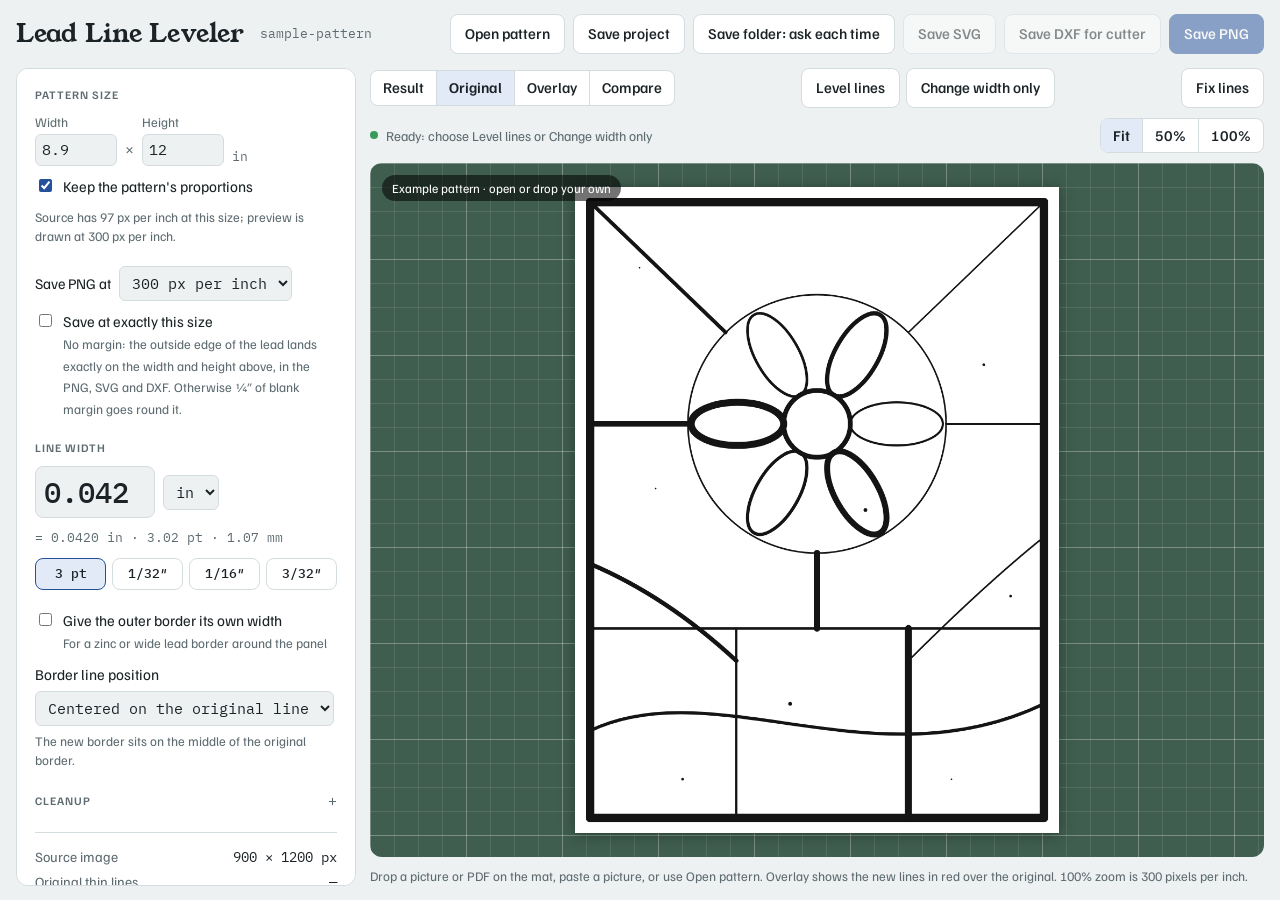
==== commit c6b001d3: "Blue pen: a dashed green preview shows where each mark's line will go (on a photo, on the lead found" ====
--- a/lead-line-leveler.html
+++ b/lead-line-leveler.html
@@ -1942,6 +1942,7 @@
   if(m.type==='load'){W=m.w;H=m.h;gray=new Uint8Array(m.buf);otsuT=otsu(gray);colorIn=!!m.colored;mxBuf=m.mx?new Uint8Array(m.mx):null;chBuf=m.ch?new Uint8Array(m.ch):null;
     // colored glass: the lines are the darkest group of all; split them from the darkest glass color
     if(m.colored){const lo=gray.filter(v=>v<otsuT);if(lo.length)otsuT=Math.min(otsuT,otsu(lo)+1);}postMessage({type:'loaded',otsu:otsuT,id:m.id});return;}
+  if(m.type==='previewGuides'){let g=[];try{g=(m.guides||[]).map(previewGuide);}catch(err){g=m.guides||[];}postMessage({type:'previewGuides',id:m.id,guides:g});return;}
   if(m.type==='run'){const t0=Date.now();
     const cw=colorIn;try{const r=process(m.params);postMessage({type:'done',id:m.id,rect:r.rect,photo:r.photo,axes:r.axes,junctions:r.junctions,pts:r.pts,offs:r.offs,hw:r.hw,stats:r.stats,rot:r.rot,fill:r.fill,fcurve:r.fcurve,ms:Date.now()-t0},[r.pts.buffer,r.offs.buffer,r.hw.buffer]);}
     catch(err){colorIn=cw;postMessage({type:'error',id:m.id,message:String(err&&err.message||err)});}}};
@@ -3602,6 +3603,25 @@
   let acc=0;for(let i=2;i+1<G.length;i+=2){const ax=G[i-2],ay=G[i-1],bx=G[i],by=G[i+1],l=Math.hypot(bx-ax,by-ay);const n=Math.max(1,Math.ceil(l/(lw/2)));
     for(let j=0;j<n;j++){const t=acc+l*(j+0.5)/n,k=Math.min(nb-1,Math.floor(t/lw));if(use&&hit[k])continue;const px=ax+(bx-ax)*j/n,py=ay+(by-ay)*j/n,qx=ax+(bx-ax)*(j+1)/n,qy=ay+(by-ay)*(j+1)/n;drawSeg(m,px,py,qx,qy,lw/2);}acc+=l;}
   return use;}
+
+// (for the blue pen's preview: the line a guide will become, before it is applied. Along the guide, where the photo
+// shows lead beside it (as followGuide decides), the middle of that lead; elsewhere the guide itself)
+function previewGuide(G){const P=photoLast||photoBase;if(!mxBuf||!chBuf||!P||P.mx!==mxBuf||!G||G.length<4)return G;
+  const lw=P.lw,R=1.3*lw;let L=0;const seg=[];for(let i=2;i+1<G.length;i+=2){const l=Math.hypot(G[i]-G[i-2],G[i+1]-G[i-1]);seg.push(l);L+=l;}
+  let x0=W,y0=H,x1=0,y1=0;for(let i=0;i<G.length;i+=2){x0=Math.min(x0,G[i]);x1=Math.max(x1,G[i]);y0=Math.min(y0,G[i+1]);y1=Math.max(y1,G[i+1]);}
+  x0=Math.max(0,Math.floor(x0-R-2));y0=Math.max(0,Math.floor(y0-R-2));x1=Math.min(W-1,Math.ceil(x1+R+2));y1=Math.min(H-1,Math.ceil(y1+R+2));
+  const near=(x,y)=>{let bd=Infinity,bt=0,acc=0;for(let i=2,k=0;i+1<G.length;i+=2,k++){const ax=G[i-2],ay=G[i-1],dx=G[i]-ax,dy=G[i+1]-ay,l=seg[k]||1;let t=((x-ax)*dx+(y-ay)*dy)/(l*l);t=Math.max(0,Math.min(1,t));const d=Math.hypot(ax+t*dx-x,ay+t*dy-y);if(d<bd){bd=d;bt=acc+t*l;}acc+=l;}return[bd,bt];};
+  const band=[];for(let y=y0;y<=y1;y++)for(let x=x0;x<=x1;x++){const[d,t]=near(x,y);if(d<=R)band.push([x,y,t]);}
+  if(!band.length)return G;const vals=band.map(b=>mxBuf[b[1]*W+b[0]]).sort((a,b)=>a-b);const lo=vals[Math.floor(0.05*vals.length)],hi=vals[Math.floor(0.6*vals.length)];
+  const T=Math.min(90,lo+0.4*(hi-lo)),nb=Math.max(1,Math.ceil(L/lw)),sx=new Float64Array(nb),sy=new Float64Array(nb),cnt=new Float64Array(nb);let nf=0;
+  for(const[x,y,t]of band){const i=y*W+x;if(mxBuf[i]<=T&&chBuf[i]<50){nf++;const k=Math.min(nb-1,Math.floor(t/lw));sx[k]+=x;sy[k]+=y;cnt[k]++;}}
+  let c=0;for(let k=0;k<nb;k++)if(cnt[k])c++;const use=nf<0.5*band.length&&c>=0.7*nb&&hi-lo>25;if(!use)return G;
+  // (each stretch of a lead's width: the middle of the lead found there, or the guide where none was)
+  const out=[];const at=t=>{let acc=0;for(let i=2,k=0;i+1<G.length;i+=2,k++){const l=seg[k];if(t<=acc+l||i+2>=G.length){const u=l?Math.max(0,Math.min(1,(t-acc)/l)):0;return[G[i-2]+(G[i]-G[i-2])*u,G[i-1]+(G[i+1]-G[i-1])*u];}acc+=l;}return[G[0],G[1]];};
+  out.push(G[0],G[1]);for(let k=0;k<nb;k++){const g=at(Math.min(L,(k+0.5)*lw));if(cnt[k]>=2)out.push(sx[k]/cnt[k],sy[k]/cnt[k]);else out.push(g[0],g[1]);}out.push(G[G.length-2],G[G.length-1]);
+  // (smoothed a little, as the finished line will be)
+  for(let pass=0;pass<2;pass++){const c=out.slice();for(let i=2;i+3<out.length;i+=2){out[i]=(c[i-2]+2*c[i]+c[i+2])/4;out[i+1]=(c[i-1]+2*c[i+1]+c[i+3])/4;}}
+  return out;}
 </script>
 
 <script>
@@ -3616,6 +3636,7 @@
 const worker=new Worker(URL.createObjectURL(new Blob([$('worker-src').textContent],{type:'text/javascript'})));
 worker.onmessage=e=>{const m=e.data;
   if(m.type==='progress')setStatus(m.text,true);
+  else if(m.type==='previewGuides'){if(typeof penPreviewDone==='function')penPreviewDone(m);}
   else if(m.type==='loaded'){if(m.id!==S.loadId)return;S.otsu=m.otsu;if($('threshAuto').checked)$('thresh').value=m.otsu;updateLabels();S.running=false;run();}
   else if(m.type==='done'){S.running=false;if(!S.go){S.pending=false;return;}
     if(S.pending){S.pending=false;run();return;}
@@ -3641,7 +3662,7 @@
 // ---- load & prepare ----
 function loadImage(img,name,isSample){
   // (marks painted with the pens and not applied belong to the picture they were painted on)
-  if(S.penMarks&&S.penMarks.length){S.penMarks=[];if(typeof penBar==='function')penBar();}
+  if(S.penMarks&&S.penMarks.length){S.penMarks=[];S.penPreview=[];if(typeof penBar==='function')penBar();}
   const c=document.createElement('canvas');c.width=img.width||img.naturalWidth;c.height=img.height||img.naturalHeight;
   const g=c.getContext('2d');g.fillStyle='#fff';g.fillRect(0,0,c.width,c.height);g.drawImage(img,0,0);
   S.src=c;S.name=name;S.sample=isSample;S.go=false;S.strokes=null;if(S.resultURL)URL.revokeObjectURL(S.resultURL);S.resultURL=null;S.resultBlob=null;S.svg=null;
@@ -4414,7 +4435,7 @@
     h+=`<path d="${pth}" fill="none" stroke="var(--fix)" stroke-width="${3*k}" stroke-linecap="round" opacity=".9"/>`;}
   drawFixLayer();$('fixLayer').insertAdjacentHTML('beforeend',h);});
 $('fixLayer').addEventListener('pointerup',e=>{if(!press)return;const p=press;
-  if(p.pen){press=null;penBar();return;}
+  if(p.pen){press=null;penBar();requestPenPreview();return;}
   if(p.draw){press=null;const d=S.drawLine;S.drawLine=null;if(!d||!d.b||Math.hypot(d.b[0]-d.a[0],d.b[1]-d.a[1])<10/layerScale()){drawFixLayer();return;}
     const[ax,ay]=workToSrc(...pageToWorkInternal(d.a[0],d.a[1])),[bx,by]=workToSrc(...pageToWorkInternal(d.b[0],d.b[1]));changeFixes(()=>S.fixes.push({mode:'line',ax,ay,bx,by}));return;}
   if(p.sym){press=null;const hv=S.symPending;if(hv&&p.dragging)hv.off=(hv.off||0)+p.off/(hv.flip==='tb'?S.sy:S.sx);drawFixLayer();symMenu();return;}
@@ -4581,7 +4602,7 @@
   closeFixPop();drawFixLayer();updateFixBar();});
 // (only drags changed: redraw straight away; anything else: the program runs again)
 function afterFixChange(before){const key=a=>JSON.stringify(a.filter(f=>!PAGE_FIX.has(f.mode)));if(key(before)!==key(S.fixes))schedule(run,0);else redrawDrags();}
-$('fixUndo').addEventListener('click',()=>{if(S.penMarks&&S.penMarks.length){S.penMarks.pop();penBar();drawPen();return;}if(!S.undo||!S.undo.length)return;const before=S.fixes;S.fixes=JSON.parse(S.undo.pop());saveFixes();closeFixPop();afterFixChange(before);});
+$('fixUndo').addEventListener('click',()=>{if(S.penMarks&&S.penMarks.length){S.penMarks.pop();penBar();drawPen();requestPenPreview();return;}if(!S.undo||!S.undo.length)return;const before=S.fixes;S.fixes=JSON.parse(S.undo.pop());saveFixes();closeFixPop();afterFixChange(before);});
 // (clearing asks first, naming how many fixes go; Cancel is the default, and Undo can still bring them back)
 $('fixClear').addEventListener('click',()=>{const n=S.fixes.length;if(!n)return;
   openFixPop(`<h3>Clear all fixes?</h3><p>All ${n} fix${n===1?'':'es'} on ${S.name.replace(/[<>&"]/g,'')} will be taken out. Undo can bring them back.</p><div class="row"><button data-act="clear" class="danger">Clear ${n} fix${n===1?'':'es'}</button><button data-act="cancel">Cancel</button></div>`,24,24);
@@ -4835,21 +4856,31 @@
 S.penMode=null;S.penMarks=[];
 function penLwPage(){return Math.max(2,widthIn()*S.workPPI)*pageGeom().k;}
 function penMarkup(){if(!S.penMarks||!S.penMarks.length)return'';const k=1/layerScale(),lw=penLwPage();let h='';
+  for(const L of S.penPreview||[])if(L.length>1)h+=`<path d="${L.map((q,i)=>(i?'L':'M')+q[0].toFixed(1)+','+q[1].toFixed(1)).join('')}" fill="none" stroke="#0b9b55" stroke-width="${Math.max(2.5*k,0.45*lw)}" stroke-dasharray="${6*k} ${4*k}" stroke-linecap="round" stroke-linejoin="round" opacity=".9"/>`;
   for(const m of S.penMarks){const d=m.pts.map((q,i)=>(i?'L':'M')+q[0].toFixed(1)+','+q[1].toFixed(1)).join('')+(m.pts.length===1?'l0.01,0':'');
     h+=m.c==='p'?`<path d="${d}" fill="none" stroke="#8a10d0" stroke-opacity=".55" stroke-width="${Math.max(1.6*lw,8*k)}" stroke-linecap="round" stroke-linejoin="round"/>`
       :`<path d="${d}" fill="none" stroke="#0a5cff" stroke-width="${3*k}" stroke-linecap="round" stroke-linejoin="round"/>`;}
   return h;}
 function drawPen(){const g=$('fixLayer').querySelector('#penG');if(g)g.innerHTML=penMarkup();else drawFixLayer();}
+// (while blue marks wait to be applied, the lines they will make are shown dashed: worked out as Apply would, then
+// on a photo moved onto the lead the tool will follow; redraw a mark if its line is not where you want it)
+S.penPreview=[];S.penPrevId=0;let penPrevTimer=null;
+function requestPenPreview(){clearTimeout(penPrevTimer);penPrevTimer=setTimeout(()=>{const id=++S.penPrevId;
+    if(!S.penMarks.some(m=>m.c==='b')){S.penPreview=[];drawPen();return;}
+    const r=penFixes();const G=r?r.fixes.filter(f=>f.mode==='guide').map(f=>{const o=[];for(let i=0;i<f.pts.length;i+=2)o.push(...srcToWork(f.pts[i],f.pts[i+1]));return o;}):[];
+    if(!G.length){S.penPreview=[];drawPen();return;}worker.postMessage({type:'previewGuides',id,guides:G});},150);}
+function penPreviewDone(m){if(m.id!==S.penPrevId||!S.penMarks.length)return;const geo=pageGeom();
+  S.penPreview=m.guides.map(G=>{const o=[];for(let i=0;i+1<G.length;i+=2){const q=outPos(G[i],G[i+1]);o.push(geo.map(q[0],q[1]));}return o;});drawPen();}
 function penBar(){const n=S.penMarks.length;$('penApply').disabled=!n;$('penClear').disabled=!n;
   if(n)$('fixUndo').disabled=false;else updateFixBar();}
 function setPen(mode){if(mode){if(S.drawMode)setDrawMode(false);setAreaMode(false);S.symPending=null;closeFixPop();}
   S.penMode=mode;$('penPurple').setAttribute('aria-pressed',String(mode==='p'));$('penBlue').setAttribute('aria-pressed',String(mode==='b'));
   $('fixLayer').classList.toggle('picking-area',!!mode);
   $('fixHelp').textContent=mode==='p'?'Paint over the lines that should go. Switch pens any time; nothing changes until you press Apply marks (Enter). Esc stops.'
-    :mode==='b'?'Draw where a line should be, from line to line. It need not be exact: the tool looks for the lead in your picture along it. Press Apply marks (Enter) when done. Esc stops.'
+    :mode==='b'?'Draw where a line should be, from line to line. It need not be exact: the dashed green line shows where the tool will put it (on a photo, on the lead it finds). Not right? Undo and draw again. Press Apply marks (Enter) when done. Esc stops.'
     :'Click a dot or a line to choose how it should look, or drag it to reshape it. To bend a line at a spot of your own, click the line and choose Add a dot here, then drag the dot.';
   drawFixLayer();penBar();}
-function applyPen(){if(!S.penMarks.length||!S.strokes)return;const geo=pageGeom(),lw=penLwPage(),f=12/lw;
+function penFixes(){if(!S.penMarks.length||!S.strokes)return null;const geo=pageGeom(),lw=penLwPage(),f=12/lw;
   // (painted on a canvas just big enough for the marks, at a quarter of a lead's width to the cell, so a small loop
   // round an eye or a nostril keeps its shape)
   let bx0=Infinity,by0=Infinity,bx1=-Infinity,by1=-Infinity;for(const m of S.penMarks)for(const q of m.pts){bx0=Math.min(bx0,q[0]);by0=Math.min(by0,q[1]);bx1=Math.max(bx1,q[0]);by1=Math.max(by1,q[1]);}
@@ -4860,7 +4891,9 @@
     const d=g.getImageData(0,0,W_,H_).data,M=new Uint8Array(W_*H_);for(let i=0;i<M.length;i++)M[i]=d[4*i+3]>100?1:0;return M;};
   const PUR=paint('p',19),BLU=paint('b',2.5),ox=PAD*S.sx,oy=PAD*S.sy;
   const toW=(X,Y)=>[(X/f+bx0-geo.m)/geo.k+ox,(Y/f+by0-geo.m)/geo.k+oy];
-  let r=null;try{r=markFixes(PUR,BLU,W_,H_,toW,3);}catch(err){console.error(err);}
+  try{return markFixes(PUR,BLU,W_,H_,toW,3);}catch(err){console.error(err);return null;}}
+function applyPen(){if(!S.penMarks.length||!S.strokes)return;
+  const r=penFixes();S.penPreview=[];
   S.penMarks=[];penBar();drawPen();
   if(!r||!r.fixes.length){setStatus('Those marks did not land on or between lines: nothing changed',false);return;}
   addMarkFixes(r);}
@@ -4872,11 +4905,11 @@
 $('penPurple').addEventListener('click',()=>setPen(S.penMode==='p'?null:'p'));
 $('penBlue').addEventListener('click',()=>setPen(S.penMode==='b'?null:'b'));
 $('penApply').addEventListener('click',applyPen);
-$('penClear').addEventListener('click',()=>{S.penMarks=[];penBar();drawPen();});
+$('penClear').addEventListener('click',()=>{S.penMarks=[];S.penPreview=[];penBar();drawPen();});
 document.addEventListener('keydown',e=>{if(!S.penMode&&!S.penMarks.length)return;if(/^(INPUT|SELECT|TEXTAREA)$/.test((e.target||{}).tagName||''))return;
   if(e.key==='Enter'&&S.penMarks.length){e.preventDefault();applyPen();}
   else if(e.key==='Escape'&&S.penMode){e.stopImmediatePropagation();setPen(null);}
-  else if((e.ctrlKey||e.metaKey)&&e.key.toLowerCase()==='z'&&S.penMarks.length){e.preventDefault();e.stopImmediatePropagation();S.penMarks.pop();penBar();drawPen();}},true);
+  else if((e.ctrlKey||e.metaKey)&&e.key.toLowerCase()==='z'&&S.penMarks.length){e.preventDefault();e.stopImmediatePropagation();S.penMarks.pop();penBar();drawPen();requestPenPreview();}},true);
 // ---- marking up a check picture ----
 // The check picture is the Overlay view saved as a picture: the lines in red over the original. Marked up in any
 // paint program (purple over a line to take it out, blue where a line should be) and loaded back, each mark becomes
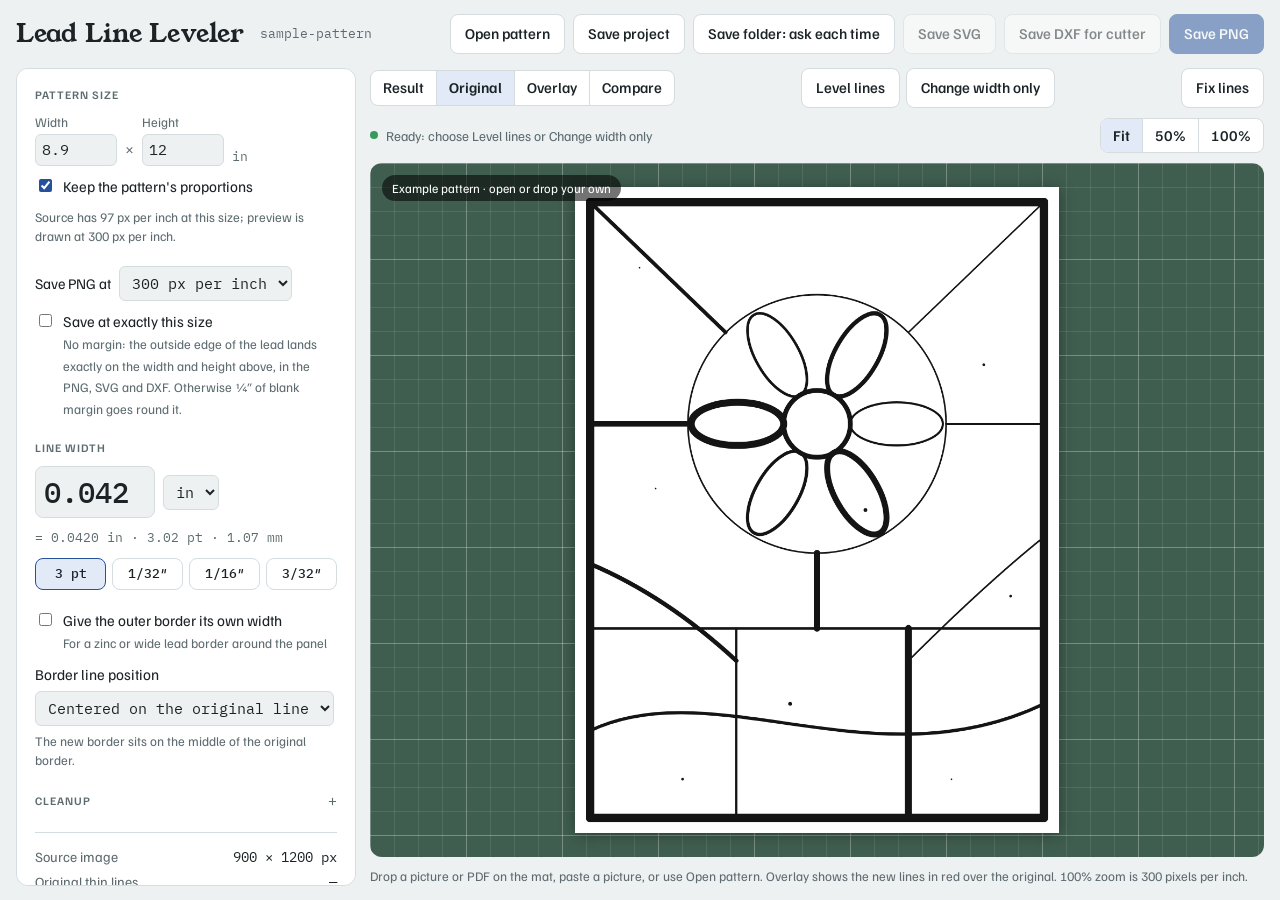
==== commit 2687de66: "Blue pen preview drawn on top of the marks Co-Authored-By: Claude Opus 5.5 <noreply@anthropic.com> C" ====
--- a/lead-line-leveler.html
+++ b/lead-line-leveler.html
@@ -4856,10 +4856,11 @@
 S.penMode=null;S.penMarks=[];
 function penLwPage(){return Math.max(2,widthIn()*S.workPPI)*pageGeom().k;}
 function penMarkup(){if(!S.penMarks||!S.penMarks.length)return'';const k=1/layerScale(),lw=penLwPage();let h='';
-  for(const L of S.penPreview||[])if(L.length>1)h+=`<path d="${L.map((q,i)=>(i?'L':'M')+q[0].toFixed(1)+','+q[1].toFixed(1)).join('')}" fill="none" stroke="#0b9b55" stroke-width="${Math.max(2.5*k,0.45*lw)}" stroke-dasharray="${6*k} ${4*k}" stroke-linecap="round" stroke-linejoin="round" opacity=".9"/>`;
   for(const m of S.penMarks){const d=m.pts.map((q,i)=>(i?'L':'M')+q[0].toFixed(1)+','+q[1].toFixed(1)).join('')+(m.pts.length===1?'l0.01,0':'');
     h+=m.c==='p'?`<path d="${d}" fill="none" stroke="#8a10d0" stroke-opacity=".55" stroke-width="${Math.max(1.6*lw,8*k)}" stroke-linecap="round" stroke-linejoin="round"/>`
       :`<path d="${d}" fill="none" stroke="#0a5cff" stroke-width="${3*k}" stroke-linecap="round" stroke-linejoin="round"/>`;}
+  // (the preview on top of the marks, so it is seen even where it runs along them)
+  for(const L of S.penPreview||[])if(L.length>1)h+=`<path d="${L.map((q,i)=>(i?'L':'M')+q[0].toFixed(1)+','+q[1].toFixed(1)).join('')}" fill="none" stroke="#0b9b55" stroke-width="${Math.max(2.5*k,0.45*lw)}" stroke-dasharray="${6*k} ${4*k}" stroke-linecap="round" stroke-linejoin="round" opacity=".9"/>`;
   return h;}
 function drawPen(){const g=$('fixLayer').querySelector('#penG');if(g)g.innerHTML=penMarkup();else drawFixLayer();}
 // (while blue marks wait to be applied, the lines they will make are shown dashed: worked out as Apply would, then
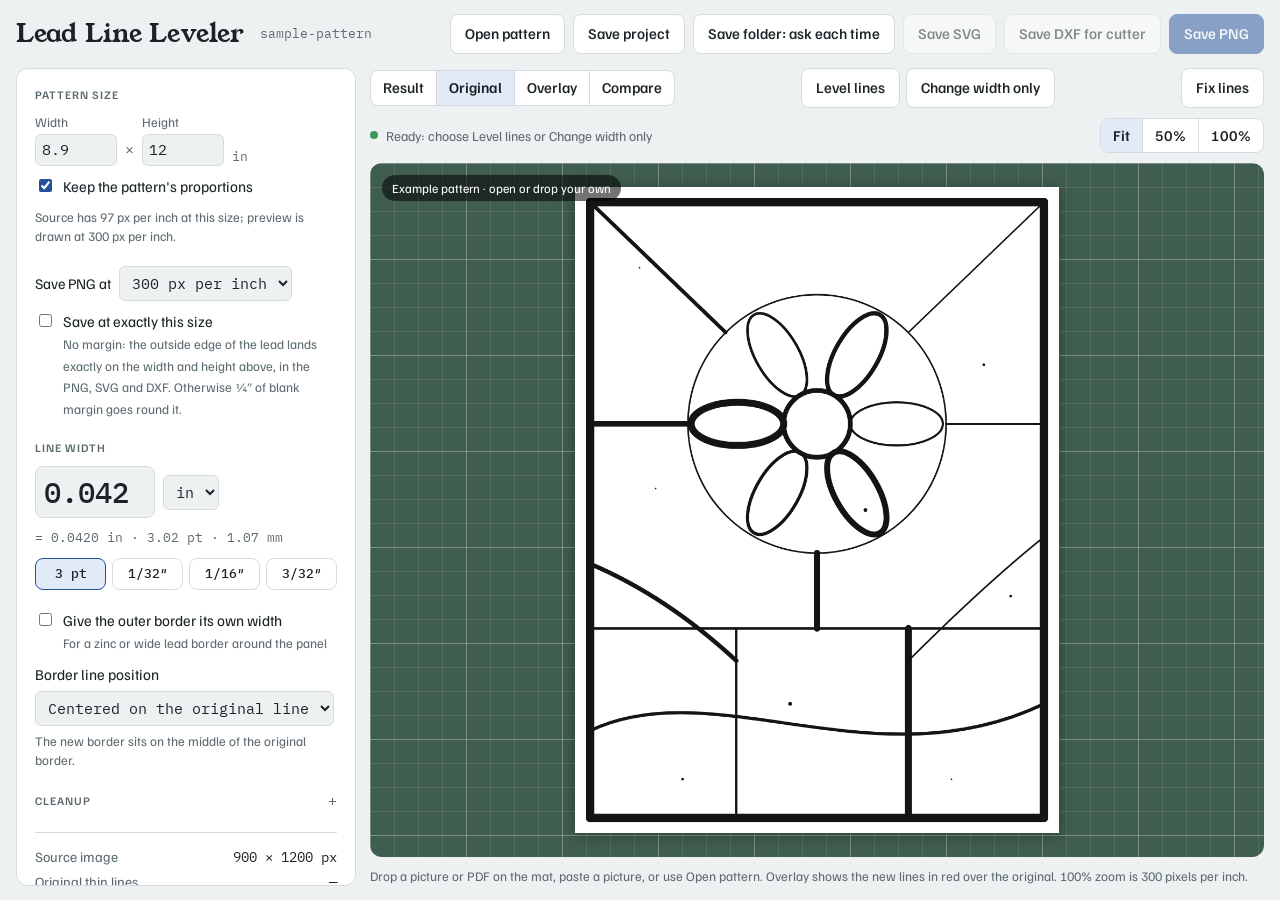
==== commit d1d60f43: "Blue marks only add a line: they no longer take out a line they run beside (purple is for taking lin" ====
--- a/lead-line-leveler.html
+++ b/lead-line-leveler.html
@@ -5022,12 +5022,8 @@
     const runs=offL>=1.2*lwW?[[0,sm.length-1]]:[];
     for(const[ra,rb]of runs){if(rb-ra<2)continue;
     let poly=rdp(sm.slice(ra,rb+1),0.25*lwW);const path2=path.slice(ra,rb+1);
-    // (the stretch it replaces: a line close beside the mark all along, that is not just crossing it)
-    const segD=(x,y)=>{let bd=Infinity;for(let j=1;j<poly.length;j++){const a=poly[j-1],b=poly[j],dx=b[0]-a[0],dy=b[1]-a[1],l2=dx*dx+dy*dy||1;let t=((x-a[0])*dx+(y-a[1])*dy)/l2;t=Math.max(0,Math.min(1,t));bd=Math.min(bd,Math.hypot(a[0]+t*dx-x,a[1]+t*dy-y));}return bd;};
-    let markL=0;for(let j=1;j<poly.length;j++)markL+=Math.hypot(poly[j][0]-poly[j-1][0],poly[j][1]-poly[j-1][1]);
-    const cand=new Map();for(const p of path2){const r=nearPt(p[0],p[1],2*lwW);if(!r)continue;const[lo,hi]=K.piece(r.s,r.i);cand.set(r.s+':'+lo+':'+hi,{s:r.s,i:r.i,lo,hi});}
-    for(const v of cand.values()){let L=0,close=0,far=0;for(let i=v.lo;i<=v.hi;i++){const dd=segD(pts[2*i],pts[2*i+1]);if(i>v.lo){const l=Math.hypot(pts[2*i]-pts[2*i-2],pts[2*i+1]-pts[2*i-1]);L+=l;if(dd<2.5*lwW)close+=l;}far=Math.max(far,dd);}
-      if(L>0&&close>=0.75*L&&L<=1.6*markL+2*lwW&&far>0.6*lwW){let fi=v.i,fd=-1;for(let i=v.lo;i<=v.hi;i++){const dd=segD(pts[2*i],pts[2*i+1]);if(dd>fd){fd=dd;fi=i;}}removeStretch(v.s,fi,true);}}
+    // (a blue mark only adds a line: it takes nothing out, even a line it runs beside. Lines to go are marked in purple,
+    // so nothing disappears that was not marked to)
     // (each end carried to the line it reaches, when one is close)
     for(const end of[0,poly.length-1]){const p=poly[end],r=nearPt(p[0],p[1],3*lwW,true);if(r)poly[end]=[pts[2*r.i],pts[2*r.i+1]];}
     // (a mark is drawn by hand and seldom lies right on the lead: it is kept as a guide, and the tool looks for the
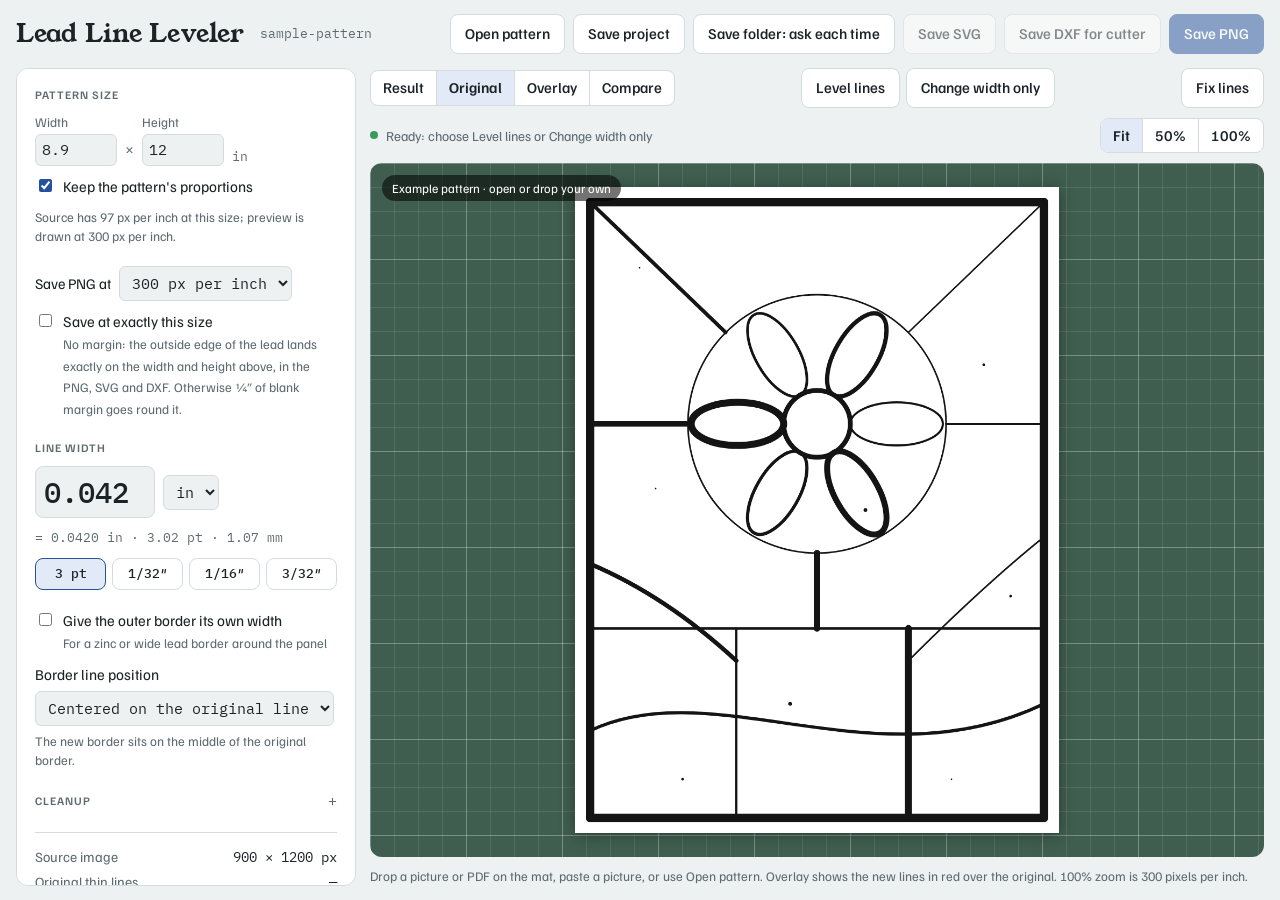
==== commit de2cb03e: "Exact pen (orange): a line put in just as drawn, after the tracing, so dark glass cannot swallow it;" ====
--- a/lead-line-leveler.html
+++ b/lead-line-leveler.html
@@ -340,6 +340,7 @@
       <button id="fixSym" title="Copy one half of the pattern onto the other, flipped, so both sides match">Make symmetric…</button>
       <button id="penPurple" aria-pressed="false" title="Highlighter: paint over lines that should not be there, then Apply marks">Highlight to remove</button>
       <button id="penBlue" aria-pressed="false" title="Blue pen: draw where a line should be (it need not be exact: the tool looks for the lead in your picture along it), then Apply marks">Draw where a line goes</button>
+      <button id="penExact" aria-pressed="false" title="Exact pen (orange): the line goes just where you draw it, not moved onto lead in the photo. For lines lost in dark glass">Draw exact line</button>
       <button id="penApply" disabled title="Turn the marks you painted into fixes (Enter)">Apply marks</button>
       <button id="penClear" disabled title="Throw away the marks not applied yet">Clear marks</button>
       <button id="saveCheckPic" title="Save the lines in red over your original, to mark up: purple over a line to take it out, blue where a line should be">Save check picture</button>
@@ -505,7 +506,7 @@
   const lines=Array.isArray(p.lines)?p.lines.filter(L=>L&&[L.ax,L.ay,L.bx,L.by].every(isFinite)):[];
   if(lines.length){const lw=inkWidth(m);for(const L of lines)drawSeg(m,L.ax,L.ay,L.bx,L.by,lw/2);}
   // (guides marked by hand, on a plain drawing: drawn as they are)
-  if(!photoInfo&&Array.isArray(p.guides)&&p.guides.length){const lw=inkWidth(m);for(const G of p.guides)for(let i=2;i+1<G.length;i+=2)drawSeg(m,G[i-2],G[i-1],G[i],G[i+1],lw/2);}
+  if(!photoInfo&&Array.isArray(p.guides)&&p.guides.length){const lw=inkWidth(m);for(const G0 of p.guides){const G=guideParts(G0).g;for(let i=2;i+1<G.length;i+=2)drawSeg(m,G[i-2],G[i-1],G[i],G[i+1],lw/2);}}
   // numbers and labels written in the pieces: small separate bits of ink drawn much thinner than the lines
   if(p.dropText!==false){dropOutside(m);dropWords(m);dropText(m);}
   // (an oval border made rectangular, when asked)
@@ -3409,6 +3410,10 @@
 // (the lead found before any hand guides, and the last finished result, kept for the next run: a fix only redoes
 // what it changes)
 let photoBase=null,photoLast=null;
+// (a guide drawn with the exact pen comes marked by a leading -1e9: it is drawn just where it was put, never moved
+// onto lead found in the photo, and after the cleaning, so a wide patch of dark round it cannot swallow it)
+const EXACT_MARK=-1e9;
+function guideParts(G){return Array.isArray(G)&&G[0]===EXACT_MARK?{exact:true,g:G.slice(1)}:{exact:false,g:G};}
 // (the largest or smallest value within r either side, along rows or columns: van Herk / Gil-Werman)
 function runMaxMin(src,r,isMax,horiz){const N=W*H,out=new Uint8Array(N),L=horiz?W:H,n=horiz?H:W,k=2*r+1;
   const g=new Uint8Array(L+k),h=new Uint8Array(L+k),line=new Uint8Array(L+2*r),pad=isMax?0:255;
@@ -3477,7 +3482,7 @@
   // (a guide through a wide patch of dark, lead or dark glass with no line of its own to find, is drawn again once the
   // patch has been cleaned down to lines: drawn into it before, it would be lost in it)
   const late=[];
-  let gm=null;if(Array.isArray(guides)&&guides.length){gm=new Uint8Array(N);for(const G of guides){if(!followGuide(m,G,lw))late.push(G);for(let i=2;i+1<G.length;i+=2)drawSeg(gm,G[i-2],G[i-1],G[i],G[i+1],0.65*lw);}}
+  let gm=null;if(Array.isArray(guides)&&guides.length){gm=new Uint8Array(N);for(const G0 of guides){const{exact,g:G}=guideParts(G0);if(exact)late.push(G);else if(!followGuide(m,G,lw))late.push(G);for(let i=2;i+1<G.length;i+=2)drawSeg(gm,G[i-2],G[i-1],G[i],G[i+1],0.65*lw);}}
   if(edge){if(!gm)gm=new Uint8Array(N);for(let i=0;i<N;i++)if(edge[i])gm[i]=1;}
   let sk=null;
   let lightKeep=null;
@@ -3513,15 +3518,15 @@
 function photoLocal(m,guides,lw,bkey){const P=photoLast;if(!P||P.mx!==mxBuf||P.bkey!==bkey||!P.guides)return null;
   const now=Array.isArray(guides)?guides:[],kn=new Set(now.map(g=>JSON.stringify(g))),kp=new Set(P.guides.map(g=>JSON.stringify(g)));
   const changed=now.filter(g=>!kp.has(JSON.stringify(g))).concat(P.guides.filter(g=>!kn.has(JSON.stringify(g))));if(!changed.length)return null;
-  let x0=Infinity,y0=Infinity,x1=-Infinity,y1=-Infinity;for(const G of changed)for(let i=0;i+1<G.length;i+=2){x0=Math.min(x0,G[i]);x1=Math.max(x1,G[i]);y0=Math.min(y0,G[i+1]);y1=Math.max(y1,G[i+1]);}
+  let x0=Infinity,y0=Infinity,x1=-Infinity,y1=-Infinity;for(const G0 of changed){const G=guideParts(G0).g;for(let i=0;i+1<G.length;i+=2){x0=Math.min(x0,G[i]);x1=Math.max(x1,G[i]);y0=Math.min(y0,G[i+1]);y1=Math.max(y1,G[i+1]);}}
   if(!isFinite(x0))return null;const M=Math.ceil(14*lw),pad=Math.ceil(5*lw);
   const cx0=Math.max(0,Math.floor(x0-M)),cy0=Math.max(0,Math.floor(y0-M)),cx1=Math.min(W-1,Math.ceil(x1+M)),cy1=Math.min(H-1,Math.ceil(y1+M));
   const cw=cx1-cx0+1,ch=cy1-cy0+1;if(cw*ch>0.35*W*H||cw<4*pad||ch<4*pad)return null;
   const FW=W,FH=H,fmx=mxBuf,fch=chBuf;
   const sub=a=>{const o=new Uint8Array(cw*ch);for(let y=0;y<ch;y++)o.set(a.subarray((cy0+y)*FW+cx0,(cy0+y)*FW+cx0+cw),y*cw);return o;};
   const mC=sub(m),mxC=sub(fmx),chC=sub(fch);
-  const gC=[];for(const G of now){let hit=false;for(let i=0;i+1<G.length;i+=2)if(G[i]>=cx0-lw&&G[i]<=cx1+lw&&G[i+1]>=cy0-lw&&G[i+1]<=cy1+lw){hit=true;break;}
-    if(hit){const g=new Array(G.length);for(let i=0;i+1<G.length;i+=2){g[i]=G[i]-cx0;g[i+1]=G[i+1]-cy0;}gC.push(g);}}
+  const gC=[];for(const G0 of now){const{exact,g:G}=guideParts(G0);let hit=false;for(let i=0;i+1<G.length;i+=2)if(G[i]>=cx0-lw&&G[i]<=cx1+lw&&G[i+1]>=cy0-lw&&G[i+1]<=cy1+lw){hit=true;break;}
+    if(hit){const g=new Array(G.length);for(let i=0;i+1<G.length;i+=2){g[i]=G[i]-cx0;g[i+1]=G[i+1]-cy0;}gC.push(exact?[EXACT_MARK].concat(g):g);}}
   // (the part's own edges, where it is cut from the rest: not the picture's edges)
   const edge=new Uint8Array(cw*ch);for(let y=0;y<ch;y++)for(let x=0;x<cw;x++){if((x<2&&cx0>0)||(x>=cw-2&&cx1<FW-1)||(y<2&&cy0>0)||(y>=ch-2&&cy1<FH-1))edge[y*cw+x]=1;}
   let r;W=cw;H=ch;mxBuf=mxC;chBuf=chC;try{r=cleanPhoto(mC,gC,lw,edge);}finally{W=FW;H=FH;mxBuf=fmx;chBuf=fch;}
@@ -3606,7 +3611,7 @@
 
 // (for the blue pen's preview: the line a guide will become, before it is applied. Along the guide, where the photo
 // shows lead beside it (as followGuide decides), the middle of that lead; elsewhere the guide itself)
-function previewGuide(G){const P=photoLast||photoBase;if(!mxBuf||!chBuf||!P||P.mx!==mxBuf||!G||G.length<4)return G;
+function previewGuide(G0){const{exact,g:G}=guideParts(G0);if(exact)return G;const P=photoLast||photoBase;if(!mxBuf||!chBuf||!P||P.mx!==mxBuf||!G||G.length<4)return G;
   const lw=P.lw,R=1.3*lw;let L=0;const seg=[];for(let i=2;i+1<G.length;i+=2){const l=Math.hypot(G[i]-G[i-2],G[i+1]-G[i-1]);seg.push(l);L+=l;}
   let x0=W,y0=H,x1=0,y1=0;for(let i=0;i<G.length;i+=2){x0=Math.min(x0,G[i]);x1=Math.max(x1,G[i]);y0=Math.min(y0,G[i+1]);y1=Math.max(y1,G[i+1]);}
   x0=Math.max(0,Math.floor(x0-R-2));y0=Math.max(0,Math.floor(y0-R-2));x1=Math.min(W-1,Math.ceil(x1+R+2));y1=Math.min(H-1,Math.ceil(y1+R+2));
@@ -3927,7 +3932,7 @@
 // ---- fix lines: the user's own choices at junctions and along lines ----
 // A fix is kept in the source picture's own pixels, so it stays put when the size or line width changes,
 // and it is remembered in this browser for the same picture.
-const PAGE_FIX=new Set(['drag','mirror','smooth','straight','fillet','joint','remove']);   // fixes applied to the finished lines (no re-run needed)
+const PAGE_FIX=new Set(['drag','mirror','smooth','straight','fillet','joint','remove','add']);   // fixes applied to the finished lines (no re-run needed)
 const FIXCOL=['#d2392c','#1f6fd1','#e08a00','#7b3fbf','#13917b','#c2185b','#5d6b70'];
 function srcToWork(sx,sy){const cr=S.crop;return[(sx-cr.x+PAD)*S.sx-0.5,(sy-cr.y+PAD)*S.sy-0.5];}   // -> worker's own x,y
 function workToSrc(wx,wy){const cr=S.crop;return[(wx+0.5)/S.sx+cr.x-PAD,(wy+0.5)/S.sy+cr.y-PAD];}
@@ -3935,11 +3940,11 @@
   return{x0:Math.min(c[0][0],c[1][0]),y0:Math.min(c[0][1],c[1][1]),x1:Math.max(c[0][0],c[1][0]),y1:Math.max(c[0][1],c[1][1]),flip:f.flip||'lr',ox:(f.ox||0)*S.sx,oy:(f.oy||0)*S.sy};});}
 function halvesForWorker(){if(!S.crop||!S.sx)return[];return S.fixes.filter(f=>f.mode==='half').map(f=>({flip:f.flip,keep:f.keep,off:(f.off||0)*(f.flip==='tb'?S.sy:S.sx)}));}
 function fixesForWorker(){if(!S.crop||!S.sx)return[];return S.fixes.filter(f=>!PAGE_FIX.has(f.mode)&&f.mode!=='area'&&f.mode!=='half'&&f.mode!=='line'&&f.mode!=='guide').map(f=>{const[x,y]=srcToWork(f.sx,f.sy);return{x,y,mode:f.mode,arms:f.arms,sharp:f.sharp};});}
-function guidesForWorker(){if(!S.crop||!S.sx)return[];return S.fixes.filter(f=>f.mode==='guide').map(f=>{const o=[];for(let i=0;i<f.pts.length;i+=2)o.push(...srcToWork(f.pts[i],f.pts[i+1]));return o;});}
+function guidesForWorker(){if(!S.crop||!S.sx)return[];return S.fixes.filter(f=>f.mode==='guide').map(f=>{const o=f.exact?[-1e9]:[];for(let i=0;i<f.pts.length;i+=2)o.push(...srcToWork(f.pts[i],f.pts[i+1]));return o;});}
 function linesForWorker(){if(!S.crop||!S.sx)return[];return S.fixes.filter(f=>f.mode==='line').map(f=>{const a=srcToWork(f.ax,f.ay),b=srcToWork(f.bx,f.by);return{ax:a[0],ay:a[1],bx:b[0],by:b[1]};});}
 function saveFixes(){try{if(S.fixKey)localStorage.setItem(S.fixKey,JSON.stringify(S.fixes));}catch(e){}updateFixBar();}
 function loadFixes(name,w,h){S.fixKey='lll-fixes:'+name+':'+w+'x'+h;S.fixes=[];S.fixSel=null;S.undo=[];
-  try{const v=JSON.parse(localStorage.getItem(S.fixKey)||'[]');if(Array.isArray(v))S.fixes=v.filter(f=>f&&f.mode&&(f.mode==='half'?(f.flip==='lr'||f.flip==='tb'):f.mode==='area'?[f.x0,f.y0,f.x1,f.y1].every(isFinite):f.mode==='line'?[f.ax,f.ay,f.bx,f.by].every(isFinite):isFinite(f.sx)&&isFinite(f.sy)));}catch(e){}
+  try{const v=JSON.parse(localStorage.getItem(S.fixKey)||'[]');if(Array.isArray(v))S.fixes=v.filter(f=>f&&f.mode&&(f.mode==='half'?(f.flip==='lr'||f.flip==='tb'):f.mode==='area'?[f.x0,f.y0,f.x1,f.y1].every(isFinite):f.mode==='line'?[f.ax,f.ay,f.bx,f.by].every(isFinite):(f.mode==='guide'||f.mode==='add')?Array.isArray(f.pts)&&f.pts.length>=4&&f.pts.every(isFinite):isFinite(f.sx)&&isFinite(f.sy)));}catch(e){}
   closeFixPop();updateFixBar();}
 function updateFixBar(){const n=S.fixes.length;$('fixCount').textContent=n?n+(n===1?' fix':' fixes'):'';
   $('fixClear').disabled=!n;$('fixUndo').disabled=!(S.undo&&S.undo.length);}
@@ -3988,7 +3993,7 @@
     h+=`<circle class="jn${fx?' fixed':''}${S.fixSel&&S.fixSel.j===i?' sel':''}" cx="${p[0]}" cy="${p[1]}" r="${r}" style="stroke-width:${(fx?2:2.5)*k}"/>`;}
   // fixes that sit on a line rather than at a junction
   const geo=pageGeom();
-  for(const f of S.fixes){if(f.mode==='area')continue;if(f.mode!=='corner'&&f.mode!=='round'&&!PAGE_FIX.has(f.mode))continue;if(f.mode==='drag'&&f.j)continue;   // (a dragged junction shows as its dot)
+  for(const f of S.fixes){if(f.mode==='area'||f.mode==='add')continue;if(f.mode!=='corner'&&f.mode!=='round'&&!PAGE_FIX.has(f.mode))continue;if(f.mode==='drag'&&f.j)continue;   // (a dragged junction shows as its dot)
 let[x,y]=srcToWork(f.sx+(f.mode==='drag'?f.dx:0),f.sy+(f.mode==='drag'?f.dy:0));
     if(!PAGE_FIX.has(f.mode)&&S.junctions.some(J=>Math.hypot(J.wx-x,J.wy-y)<12))continue;const q=outPos(x,y);const p=geo.map(q[0],q[1]);
     h+=f.mode==='joint'?`<rect class="pt joint" x="${p[0]-r*.6}" y="${p[1]-r*.6}" width="${r*1.2}" height="${r*1.2}" style="stroke-width:${2*k}"/>`:`<rect class="pt" x="${p[0]-r*.8}" y="${p[1]-r*.8}" width="${r*1.6}" height="${r*1.6}" transform="rotate(45 ${p[0]} ${p[1]})" style="stroke-width:${2*k}"/>`;}
@@ -4042,7 +4047,7 @@
       else S.fixes=S.fixes.filter(f=>!(here.includes(f)&&(f.mode==='corner'||f.mode==='round')));
       S.fixes.push({sx,sy,mode:act});});});}
 function pointMenu(px,py){const[wx,wy]=pageToWorkInternal(px,py);const[sx,sy]=workToSrc(wx,wy);
-  const near=S.fixes.filter(f=>(f.mode==='corner'||f.mode==='round'||PAGE_FIX.has(f.mode))&&(()=>{const m=f.mode==='drag';const[x,y]=srcToWork(f.sx+(m?f.dx:0),f.sy+(m?f.dy:0));return Math.hypot(x-wx,y-wy)<(m?2.5:1)*20;})());
+  const near=S.fixes.filter(f=>(f.mode==='corner'||f.mode==='round'||PAGE_FIX.has(f.mode))&&f.mode!=='add'&&(()=>{const m=f.mode==='drag';const[x,y]=srcToWork(f.sx+(m?f.dx:0),f.sy+(m?f.dy:0));return Math.hypot(x-wx,y-wy)<(m?2.5:1)*20;})());
   S.fixSel={pt:[px,py]};drawFixLayer();
   let h=`<h3>This spot on the line</h3><p>Choose how the line should look here.</p>`;
   h+=`<button data-act="corner" aria-pressed="${near.some(f=>f.mode==='corner')}">Sharp corner here</button>`;
@@ -4322,7 +4327,24 @@
 function gripAt(poly){return[poly.reduce((t,q)=>t+q[0],0)/poly.length,poly.reduce((t,q)=>t+q[1],0)/poly.length];}
 function areaPageBox(f){const geo=pageGeom(),b=areaWorkBox(f),p=geo.map(b[0],b[1]),q=geo.map(b[2],b[3]);return[Math.min(p[0],q[0]),Math.min(p[1],q[1]),Math.max(p[0],q[0]),Math.max(p[1],q[1])];}
 function applyDrags(extra){if(!S.rawStrokes)return S.rawStrokes;const B={P:S.rawStrokes};S.offs=S.rawOffs;S.hw=S.rawHw;S.fill=S.rawFill;S.fcurve=S.rawFcurve;const ds=S.fixes.filter(f=>PAGE_FIX.has(f.mode));if(extra)ds.push(extra);if(!ds.length)return B.P;
-  const P=Float32Array.from(B.P);for(const d of ds){if(d.mode==='mirror')applyOneMirror(P,S.offs,d);else if(d.mode==='smooth'||d.mode==='straight')applyOneSmooth(P,S.offs,d);else if(d.mode==='fillet')applyOneFillet(P,S.offs,d);else if(d.mode==='drag')applyOneDrag(P,S.offs,d);}return removeLines(P,ds.filter(d=>d.mode==='remove'));}
+  const P=Float32Array.from(B.P);for(const d of ds){if(d.mode==='mirror')applyOneMirror(P,S.offs,d);else if(d.mode==='smooth'||d.mode==='straight')applyOneSmooth(P,S.offs,d);else if(d.mode==='fillet')applyOneFillet(P,S.offs,d);else if(d.mode==='drag')applyOneDrag(P,S.offs,d);}// (lines taken out and lines added with the exact pen, in the order they were made: a line added can itself be
+  // taken out by a later purple mark)
+  let Q=P,rm=[];for(const d of ds){if(d.mode==='remove')rm.push(d);else if(d.mode==='add'){Q=removeLines(Q,rm);rm=[];Q=addLines(Q,d);}}
+  return removeLines(Q,rm);}
+// (a line drawn with the exact pen: put in just as drawn, smoothed a little, its ends carried onto the line each
+// reaches; nothing in the tracing can move it or swallow it)
+function addLines(P,f){if(!f||!Array.isArray(f.pts)||f.pts.length<4)return P;const lw=Math.max(2,widthIn()*S.workPPI),o=S.offs,n=o.length-1;
+  let L=[];for(let i=0;i+1<f.pts.length;i+=2)L.push(outPos(...srcToWork(f.pts[i],f.pts[i+1])));
+  const snap=q=>{let bd=3*lw,bp=null;for(let i=0;i<P.length;i+=2){const d=Math.hypot(P[i]-q[0],P[i+1]-q[1]);if(d<bd){bd=d;bp=[P[i],P[i+1]];}}return bp;};
+  const closed=L.length>3&&Math.hypot(L[0][0]-L[L.length-1][0],L[0][1]-L[L.length-1][1])<1.5*lw;
+  if(closed)L[L.length-1]=L[0].slice();else{const a=snap(L[0]),b=snap(L[L.length-1]);if(a)L[0]=a;if(b)L[L.length-1]=b;}
+  // (points every lead-width third or so, then two rounds of smoothing that keep the ends)
+  const D=[L[0]];for(let i=1;i<L.length;i++){const a=L[i-1],b=L[i],k=Math.max(1,Math.ceil(Math.hypot(b[0]-a[0],b[1]-a[1])/(lw/3)));for(let j=1;j<=k;j++)D.push([a[0]+(b[0]-a[0])*j/k,a[1]+(b[1]-a[1])*j/k]);}
+  for(let pass=0;pass<3;pass++){const c=D.map(q=>q.slice());for(let i=1;i<D.length-1;i++){D[i]=[(c[i-1][0]+2*c[i][0]+c[i+1][0])/4,(c[i-1][1]+2*c[i][1]+c[i+1][1])/4];}if(closed&&D.length>3){D[0]=[(c[D.length-2][0]+2*c[0][0]+c[1][0])/4,(c[D.length-2][1]+2*c[0][1]+c[1][1])/4];D[D.length-1]=D[0].slice();}}
+  const H=S.hw;let hm=0;if(H&&H.length){const t=Array.from(H).filter(v=>v>0).sort((a,b)=>a-b);hm=t.length?t[t.length>>1]:0;}
+  const NP=new Float32Array(P.length+2*D.length);NP.set(P);for(let i=0;i<D.length;i++){NP[P.length+2*i]=D[i][0];NP[P.length+2*i+1]=D[i][1];}
+  const NO=new Int32Array(n+2);NO.set(o);NO[n+1]=o[n]+D.length;const NH=new Float32Array(NP.length/2);if(H)NH.set(H.subarray?H.subarray(0,P.length/2):H.slice(0,P.length/2));for(let i=P.length/2;i<NH.length;i++)NH[i]=hm;
+  S.offs=NO;S.hw=NH;return NP;}
 // (lines taken out: the stretch between two joints, or a whole ring, that each Remove fix points at. Done last,
 // on the lines as every other fix left them; the strokes either side of a removed stretch carry on as lines of
 // their own)
@@ -4858,7 +4880,7 @@
 function penMarkup(){if(!S.penMarks||!S.penMarks.length)return'';const k=1/layerScale(),lw=penLwPage();let h='';
   for(const m of S.penMarks){const d=m.pts.map((q,i)=>(i?'L':'M')+q[0].toFixed(1)+','+q[1].toFixed(1)).join('')+(m.pts.length===1?'l0.01,0':'');
     h+=m.c==='p'?`<path d="${d}" fill="none" stroke="#8a10d0" stroke-opacity=".55" stroke-width="${Math.max(1.6*lw,8*k)}" stroke-linecap="round" stroke-linejoin="round"/>`
-      :`<path d="${d}" fill="none" stroke="#0a5cff" stroke-width="${3*k}" stroke-linecap="round" stroke-linejoin="round"/>`;}
+      :`<path d="${d}" fill="none" stroke="${m.c==='e'?'#e07000':'#0a5cff'}" stroke-width="${3*k}" stroke-linecap="round" stroke-linejoin="round"/>`;}
   // (the preview on top of the marks, so it is seen even where it runs along them)
   for(const L of S.penPreview||[])if(L.length>1)h+=`<path d="${L.map((q,i)=>(i?'L':'M')+q[0].toFixed(1)+','+q[1].toFixed(1)).join('')}" fill="none" stroke="#0b9b55" stroke-width="${Math.max(2.5*k,0.45*lw)}" stroke-dasharray="${6*k} ${4*k}" stroke-linecap="round" stroke-linejoin="round" opacity=".9"/>`;
   return h;}
@@ -4867,18 +4889,19 @@
 // on a photo moved onto the lead the tool will follow; redraw a mark if its line is not where you want it)
 S.penPreview=[];S.penPrevId=0;let penPrevTimer=null;
 function requestPenPreview(){clearTimeout(penPrevTimer);penPrevTimer=setTimeout(()=>{const id=++S.penPrevId;
-    if(!S.penMarks.some(m=>m.c==='b')){S.penPreview=[];drawPen();return;}
-    const r=penFixes();const G=r?r.fixes.filter(f=>f.mode==='guide').map(f=>{const o=[];for(let i=0;i<f.pts.length;i+=2)o.push(...srcToWork(f.pts[i],f.pts[i+1]));return o;}):[];
+    if(!S.penMarks.some(m=>m.c==='b'||m.c==='e')){S.penPreview=[];drawPen();return;}
+    const r=penFixes();const G=r?r.fixes.filter(f=>f.mode==='guide'||f.mode==='add').map(f=>{const o=f.mode==='add'?[-1e9]:[];for(let i=0;i<f.pts.length;i+=2)o.push(...srcToWork(f.pts[i],f.pts[i+1]));return o;}):[];
     if(!G.length){S.penPreview=[];drawPen();return;}worker.postMessage({type:'previewGuides',id,guides:G});},150);}
 function penPreviewDone(m){if(m.id!==S.penPrevId||!S.penMarks.length)return;const geo=pageGeom();
   S.penPreview=m.guides.map(G=>{const o=[];for(let i=0;i+1<G.length;i+=2){const q=outPos(G[i],G[i+1]);o.push(geo.map(q[0],q[1]));}return o;});drawPen();}
 function penBar(){const n=S.penMarks.length;$('penApply').disabled=!n;$('penClear').disabled=!n;
   if(n)$('fixUndo').disabled=false;else updateFixBar();}
 function setPen(mode){if(mode){if(S.drawMode)setDrawMode(false);setAreaMode(false);S.symPending=null;closeFixPop();}
-  S.penMode=mode;$('penPurple').setAttribute('aria-pressed',String(mode==='p'));$('penBlue').setAttribute('aria-pressed',String(mode==='b'));
+  S.penMode=mode;$('penPurple').setAttribute('aria-pressed',String(mode==='p'));$('penBlue').setAttribute('aria-pressed',String(mode==='b'));$('penExact').setAttribute('aria-pressed',String(mode==='e'));
   $('fixLayer').classList.toggle('picking-area',!!mode);
   $('fixHelp').textContent=mode==='p'?'Paint over the lines that should go. Switch pens any time; nothing changes until you press Apply marks (Enter). Esc stops.'
     :mode==='b'?'Draw where a line should be, from line to line. It need not be exact: the dashed green line shows where the tool will put it (on a photo, on the lead it finds). Not right? Undo and draw again. Press Apply marks (Enter) when done. Esc stops.'
+    :mode==='e'?'Draw a line exactly where it should go: it is not moved onto the lead in the photo, so draw carefully (zoom in). Use it where the lead is lost in dark glass. Apply marks (Enter) when done. Esc stops.'
     :'Click a dot or a line to choose how it should look, or drag it to reshape it. To bend a line at a spot of your own, click the line and choose Add a dot here, then drag the dot.';
   drawFixLayer();penBar();}
 function penFixes(){if(!S.penMarks.length||!S.strokes)return null;const geo=pageGeom(),lw=penLwPage(),f=12/lw;
@@ -4892,7 +4915,12 @@
     const d=g.getImageData(0,0,W_,H_).data,M=new Uint8Array(W_*H_);for(let i=0;i<M.length;i++)M[i]=d[4*i+3]>100?1:0;return M;};
   const PUR=paint('p',19),BLU=paint('b',2.5),ox=PAD*S.sx,oy=PAD*S.sy;
   const toW=(X,Y)=>[(X/f+bx0-geo.m)/geo.k+ox,(Y/f+by0-geo.m)/geo.k+oy];
-  try{return markFixes(PUR,BLU,W_,H_,toW,3);}catch(err){console.error(err);return null;}}
+  let r=null;try{r=markFixes(PUR,BLU,W_,H_,toW,3);}catch(err){console.error(err);return null;}
+  // (the exact pen's strokes are taken just as drawn, each one line, closed when its ends meet)
+  for(const m of S.penMarks){if(m.c!=='e'||m.pts.length<2)continue;const g=[];let last=null;
+    for(const q of m.pts){if(last&&Math.hypot(q[0]-last[0],q[1]-last[1])<0.15*lw)continue;last=q;g.push(...workToSrc(...pageToWorkInternal(q[0],q[1])));}
+    if(g.length>=4){r.fixes.push({mode:'add',pts:g});r.nb++;}}
+  return r;}
 function applyPen(){if(!S.penMarks.length||!S.strokes)return;
   const r=penFixes();S.penPreview=[];
   S.penMarks=[];penBar();drawPen();
@@ -4902,9 +4930,10 @@
 // finished lines on the page, with no new tracing)
 function addMarkFixes(r){S.undo=S.undo||[];S.undo.push(JSON.stringify(S.fixes));if(S.undo.length>50)S.undo.shift();const before=S.fixes.slice();
   for(const x of r.fixes)S.fixes.push(x);saveFixes();closeFixPop();const msg=r.np+' taken out, '+r.nb+' drawn';
-  if(r.nb){setStatus('Applying your marks: '+msg,true);afterFixChange(before);}else{afterFixChange(before);setStatus('Marks applied: '+msg,false);}}
+  if(r.fixes.some(f=>!PAGE_FIX.has(f.mode))){setStatus('Applying your marks: '+msg,true);afterFixChange(before);}else{afterFixChange(before);setStatus('Marks applied: '+msg,false);}}
 $('penPurple').addEventListener('click',()=>setPen(S.penMode==='p'?null:'p'));
 $('penBlue').addEventListener('click',()=>setPen(S.penMode==='b'?null:'b'));
+$('penExact').addEventListener('click',()=>setPen(S.penMode==='e'?null:'e'));
 $('penApply').addEventListener('click',applyPen);
 $('penClear').addEventListener('click',()=>{S.penMarks=[];S.penPreview=[];penBar();drawPen();});
 document.addEventListener('keydown',e=>{if(!S.penMode&&!S.penMarks.length)return;if(/^(INPUT|SELECT|TEXTAREA)$/.test((e.target||{}).tagName||''))return;
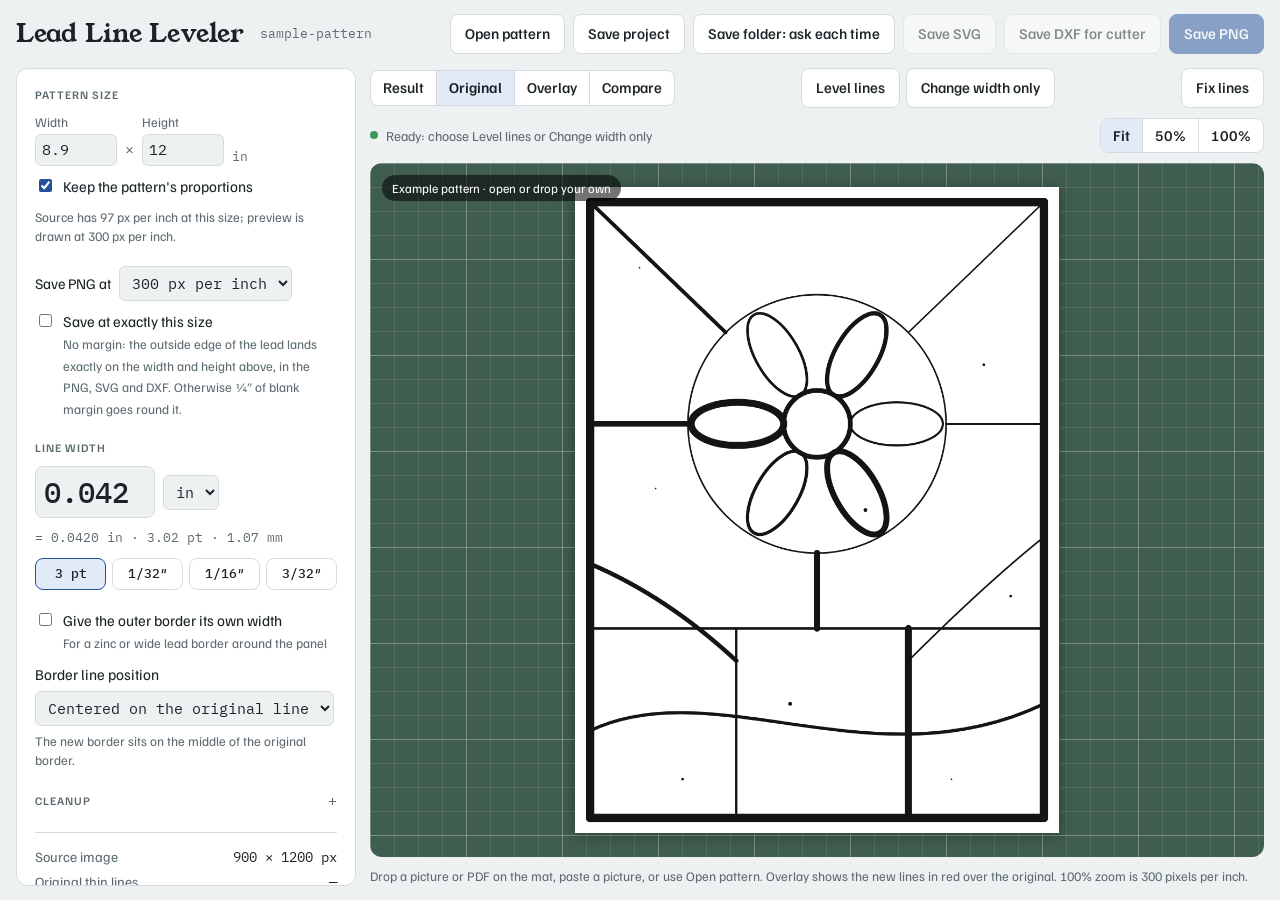
==== commit 349de5b2: "Width only keeps short bars between two lines; purple marks keep real line bits between scraps Co-Au" ====
--- a/lead-line-leveler.html
+++ b/lead-line-leveler.html
@@ -2011,8 +2011,12 @@
        for(const y of B){const ty=away(y,kb);if(!ty)continue;if(tx[0]*ty[0]+tx[1]*ty[1]>-0.85)continue;
          const off=Math.abs((cb[0]-ca[0])*tx[1]-(cb[1]-ca[1])*tx[0]);if(off<=Math.min(2.5*rL,0.8*len(br.P)))ok=true;}
        if(!ok)return false;}return true;};
+   // (two lines each running on through its own joint, with a short piece between them, are two joints back to back,
+   // like a short bar joining two lines, not a crossing: at a crossing the lines at each joint come in at an angle)
+   const backToBack=br=>{for(const k of[br.a,br.b]){const L=ch.filter(c=>c!==br&&(c.a===k||c.b===k));if(L.length!==2)return false;
+       const t0=away(L[0],k),t1=away(L[1],k);if(!t0||!t1||t0[0]*t1[0]+t0[1]*t1[1]>-0.8)return false;}return true;};
    for(let guard=0;guard<ch.length;guard++){const deg=new Map();for(const c of ch)for(const k of[c.a,c.b])if(k!=null)deg.set(k,(deg.get(k)||0)+1);
-    const i=ch.findIndex(c=>c.a!=null&&c.b!=null&&c.a!==c.b&&deg.get(c.a)>=3&&deg.get(c.b)>=3&&(len(c.P)<3*u||!merged.has(c.a)&&!merged.has(c.b)&&len(c.P)<6*u&&straightThrough(c,ch)));if(i<0)break;
+    const i=ch.findIndex(c=>c.a!=null&&c.b!=null&&c.a!==c.b&&deg.get(c.a)>=3&&deg.get(c.b)>=3&&(len(c.P)<3*u&&!backToBack(c)||!merged.has(c.a)&&!merged.has(c.b)&&len(c.P)<6*u&&straightThrough(c,ch)));if(i<0)break;
     const longOne=len(ch[i].P)>=3*u;
     const ka=ch[i].a,kb=ch[i].b;cent[ka]=[(cent[ka][0]+cent[kb][0])/2,(cent[ka][1]+cent[kb][1])/2];if(free.has(kb))free.add(ka);ch.splice(i,1);
     for(const c of ch){if(c.a===kb||c.a===ka){c.a=ka;c.P[0]=cent[ka].slice();}if(c.b===kb||c.b===ka){c.b=ka;c.P[c.P.length-1]=cent[ka].slice();}}if(longOne)merged.add(ka);}}
@@ -5012,14 +5016,69 @@
   const fixes=[],removed=new Set();let np=0,nb=0;
   const removeStretch=(s,i,at)=>{const[lo,hi]=K.piece(s,i);const key=s+':'+lo+':'+hi;if(removed.has(key))return false;removed.add(key);for(let t=lo+1;t<hi;t++)gone[t]=1;const m=at?i:Math.round((lo+hi)/2);const[sx,sy]=toSrc(pts[2*m],pts[2*m+1]);fixes.push({sx,sy,mode:'remove'});return true;};
   // (purple: a stretch of line goes when most of it lies under the mark)
+  const prm=new Map();
   for(const comp of groups(PUR)){const cand=new Map();
-    for(const c of comp){const r=nearPt(c.p[0],c.p[1],2*lwW);if(!r)continue;const[lo,hi]=K.piece(r.s,r.i);cand.set(r.s+':'+lo+':'+hi,{s:r.s,i:r.i,lo,hi});}
+    for(const c of comp){const r=nearPt(c.p[0],c.p[1],2*lwW);if(!r)continue;const a=offs[r.s],b=offs[r.s+1]-1;
+      // (a point right on a joint: the stretches at both sides of it, not one running across it)
+      const P1=K.piece(r.s,r.i),own=[];if(r.i>a&&r.i<b){const A=K.piece(r.s,r.i-1),B=K.piece(r.s,r.i+1);if(A[0]!==B[0]||A[1]!==B[1])own.push([r.i-1,A],[r.i+1,B]);}if(!own.length)own.push([r.i,P1]);
+      for(const[i,[lo,hi]]of own)cand.set(r.s+':'+lo+':'+hi,{s:r.s,i,lo,hi});}
     const cov=[];for(const v of cand.values()){let L=0,under=0;for(let i=v.lo+1;i<=v.hi;i++){const l=Math.hypot(pts[2*i]-pts[2*i-2],pts[2*i+1]-pts[2*i-1]);L+=l;
         let dmin=Infinity;for(const c of comp)dmin=Math.min(dmin,Math.hypot(c.p[0]-pts[2*i],c.p[1]-pts[2*i+1]));if(dmin<1.5*lwW)under+=l;}
       if(L>0)cov.push({v,f:under/L});}
     // (the stretch the mark is on goes; another only when the mark covers nearly all of it too, so a mark that
     // brushes the line beside it leaves that line alone)
-    cov.sort((a,b)=>b.f-a.f);cov.forEach((c,j)=>{if((j===0&&c.f>=0.3)||c.f>=0.85){if(removeStretch(c.v.s,c.v.i))np++;}});}
+    cov.sort((a,b)=>b.f-a.f);cov.forEach((c,j)=>{if((j===0&&c.f>=0.3)||c.f>=0.85){
+      // (kept as the stretches from joint to joint, never one reaching across a joint)
+      const{s:s0,lo:l0,hi:h0}=c.v;for(let t=l0+1;t<h0;){const[lo,hi]=K.piece(s0,t);const key=s0+':'+lo+':'+hi;const was=prm.get(key);if(!was||was.f<c.f)prm.set(key,{s:s0,i:Math.round((lo+hi)/2),lo,hi,f:c.f});t=Math.max(hi,t)+1;}}});}
+  // (a real line can be caught under a mark only because scraps being taken out meet it there, a lead or so apart,
+  // cutting it into bits between them. Such a run of bits, with the line going on smoothly at both sides and a joint
+  // that was only those scraps, stays: once they are gone it is just part of the line again. A line marked from
+  // joint to joint where other lines still meet it goes)
+  {const keyOf=(s,j)=>{const[lo,hi]=K.piece(s,j);return s+':'+lo+':'+hi;};
+    // (the stretch that starts at point j and runs on in the way side: a point right on a joint belongs to neither)
+    const keyToward=(s,j,side)=>{const a=offs[s],b=offs[s+1]-1;if(j>a&&j<b&&keyOf(s,j-1)!==keyOf(s,j+1)&&j+side>=a&&j+side<=b)j+=side;return keyOf(s,j);};
+    const dirFrom=(s,j,side,x,y)=>{const a=offs[s],b=offs[s+1]-1;let k=j;while(k+side>=a&&k+side<=b&&Math.hypot(pts[2*k]-x,pts[2*k+1]-y)<2*lwW)k+=side;
+      const dx=pts[2*k]-x,dy=pts[2*k+1]-y,dl=Math.hypot(dx,dy);return dl<0.5*lwW?null:[dx/dl,dy/dl];};
+    // (the lines leaving point e of a run of stroke s: its own line beyond the run when e is a run end, and every other
+    // line that ends or passes there, each with the way it leaves)
+    const branchesAt=(s0,e,lo,hi)=>{const x=pts[2*e],y=pts[2*e+1],out=[],a0=offs[s0],b0=offs[s0+1]-1;
+      if(e===lo&&e>a0){const u=dirFrom(s0,e-1,-1,x,y);if(u)out.push({key:keyToward(s0,e-1,-1),u});}
+      if(e===hi&&e<b0){const u=dirFrom(s0,e+1,1,x,y);if(u)out.push({key:keyToward(s0,e+1,1),u});}
+      const near=new Map(),r=1.5*lwW,cx=Math.floor(x/gc),cy=Math.floor(y/gc),R=Math.ceil(r/gc);
+      for(let a=cx-R;a<=cx+R;a++)for(let b=cy-R;b<=cy+R;b++){const L=grid.get(a+','+b);if(!L)continue;for(const i of L){const s=sOf[i];if(s===s0)continue;const d=Math.hypot(pts[2*i]-x,pts[2*i+1]-y);if(d<r){const w=near.get(s);if(!w||d<w.d)near.set(s,{i,d});}}}
+      for(const[s,{i}]of near){const a=offs[s],b=offs[s+1]-1;
+        const atA=Math.hypot(pts[2*a]-x,pts[2*a+1]-y)<r,atB=Math.hypot(pts[2*b]-x,pts[2*b+1]-y)<r;
+        if(atA&&!atB){const u=dirFrom(s,a,1,x,y);if(u)out.push({key:keyToward(s,a,1),u});continue;}
+        if(atB&&!atA){const u=dirFrom(s,b,-1,x,y);if(u)out.push({key:keyToward(s,b,-1),u});continue;}
+        for(const side of[-1,1]){const j=i+side;if(j<a||j>b)continue;const u=dirFrom(s,j,side,x,y);if(u)out.push({key:keyToward(s,i,side),u});}}
+      return out;};
+    // (the way a run heads as it reaches its end e, from a point about two leads back)
+    const headAt=(e,inn,lo,hi)=>{let k=e;while(k+inn>=lo&&k+inn<=hi&&Math.hypot(pts[2*k]-pts[2*e],pts[2*k+1]-pts[2*e+1])<2*lwW)k+=inn;
+      const dx=pts[2*e]-pts[2*k],dy=pts[2*e+1]-pts[2*k+1],dl=Math.hypot(dx,dy)||1;return[dx/dl,dy/dl];};
+    const byS=new Map();for(const v of prm.values()){let L=byS.get(v.s);if(!L)byS.set(v.s,L=[]);L.push(v);}
+    // (one run at a time, the one going on most smoothly first: once a real line's bit is back, a scrap leaving that
+    // line no longer looks like the line going on)
+    for(;;){let best=null;
+      for(const[s,L]of byS){L.sort((p,q)=>p.lo-q.lo);
+        // (every run of bits next to each other along the line, each part of a longer run too: of a line that runs on
+        // into a scrap, the line's own part comes back and the scrap's goes)
+        for(let k=0;k<L.length;k++)for(let m=k;m<L.length;m++){if(m>k&&L[m].lo>L[m-1].hi)break;
+          const lo=L[k].lo,hi=Math.max(...L.slice(k,m+1).map(v=>v.hi));
+          // (such bits lie between scraps a few leads apart at most, or the mark only brushed them; a long line all
+          // under a mark was meant)
+          let len=0,under=0;for(let t=k;t<=m;t++){let l=0;for(let i=L[t].lo+1;i<=L[t].hi;i++)l+=Math.hypot(pts[2*i]-pts[2*i-2],pts[2*i+1]-pts[2*i-1]);len+=l;under+=l*L[t].f;}
+          if(len>8*lwW&&under>0.6*len)continue;
+          let ok=true,free=false,score=1;
+          for(const[e,inn]of[[lo,1],[hi,-1]]){const u=headAt(e,inn,lo,hi),all=branchesAt(s,e,lo,hi),live=all.filter(q=>!prm.has(q.key));
+            const dots=live.map(q=>q.u[0]*u[0]+q.u[1]*u[1]),on=dots.filter(d=>d>=0.5);
+            // (a line still running on through both sides of this joint: the run only leaves it, a scrap)
+            let thru=false;for(let x=0;x<live.length;x++)for(let y=x+1;y<live.length;y++)if(live[x].u[0]*live[y].u[0]+live[x].u[1]*live[y].u[1]<-0.5)thru=true;
+            if(!on.length||thru){ok=false;break;}score=Math.min(score,Math.max(...on));if(live.length===on.length&&all.length>live.length)free=true;}
+          // (or where the run's own bits meet, only scraps that go)
+          if(ok&&!free)for(let t=k;t<m&&!free;t++){const e=L[t].hi;if(e>=hi)continue;const all=branchesAt(s,e,-1,-1);if(all.length&&all.every(q=>prm.has(q.key)))free=true;}
+          if(ok&&free&&(!best||score>best.score))best={score,s,k,m};}}
+      if(!best)break;const L=byS.get(best.s);for(let t=best.k;t<=best.m;t++)prm.delete(L[t].s+':'+L[t].lo+':'+L[t].hi);L.splice(best.k,best.m-best.k+1);}}
+  for(const v of prm.values())if(removeStretch(v.s,v.i))np++;
   // (blue: the mark's middle as a path, end to end along it)
   // (a mark may branch or close on itself (a nostril drawn round, a line run off the outline): it is taken apart
   // into its branches, the longest first, each later one carried to the branch it leaves)
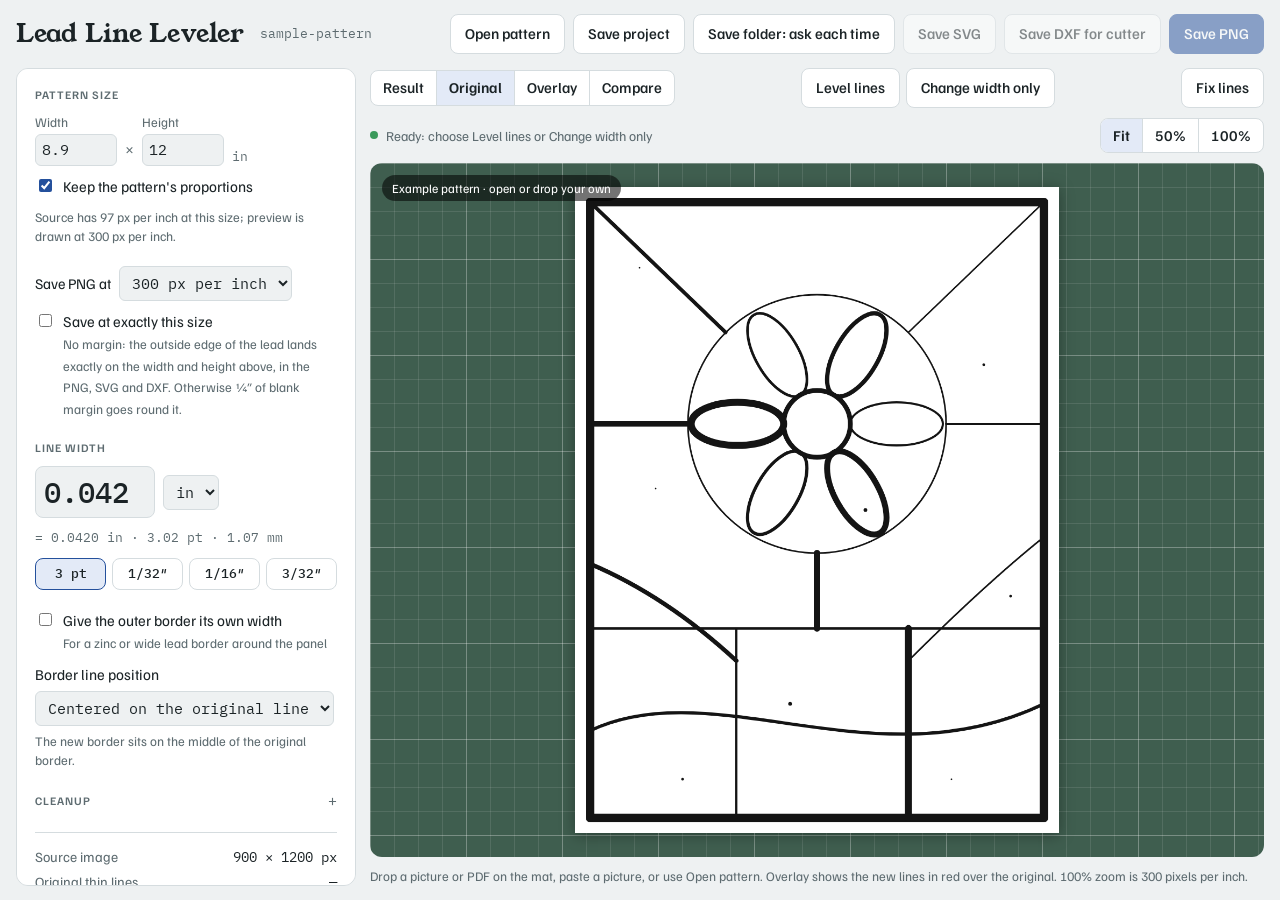
==== commit 676a3d6b: "Firefox save note: how to choose the folder each time Co-Authored-By: Claude Opus 5.5 <noreply@anthr" ====
--- a/lead-line-leveler.html
+++ b/lead-line-leveler.html
@@ -4779,7 +4779,7 @@
   if(canPick&&await saveLocal(data,ext,tgt,name))return;
   if(!S.dl&&!window.claude){const blob=data instanceof Blob?data:new Blob([data],{type:ext==='svg'?'image/svg+xml':'application/octet-stream'});
     const a=document.createElement('a');a.href=URL.createObjectURL(blob);a.download=name||fname(ext);document.body.appendChild(a);a.click();
-    setTimeout(()=>{URL.revokeObjectURL(a.href);a.remove();},1000);note.textContent='Saved '+(name||fname(ext))+(S.saveWhy?' to Downloads: '+S.saveWhy+'.':canPick?'.':' to Downloads (this browser cannot save into a chosen folder: Chrome or Edge can).');return;}
+    setTimeout(()=>{URL.revokeObjectURL(a.href);a.remove();},1000);note.textContent='Saved '+(name||fname(ext))+(S.saveWhy?' to Downloads: '+S.saveWhy+'.':canPick?'.':(/firefox/i.test(navigator.userAgent)?'. Firefox saves into its Downloads folder; to pick the folder each time, turn on "Always ask you where to save files" in Firefox Settings, General, Downloads (Chrome or Edge can also save straight into a chosen folder).':' to Downloads (this browser cannot save into a chosen folder: Chrome or Edge can).'));return;}
   if(!S.dl){note.textContent='Saving is not available in this view. Switch to Result, then right-click (or long-press) the image and choose Save image.';return;}
   try{name=name||fname(ext);await S.dl.save({filename:name,data});note.textContent='Saved '+name+'.';}
   catch(err){const c=err&&err.code;
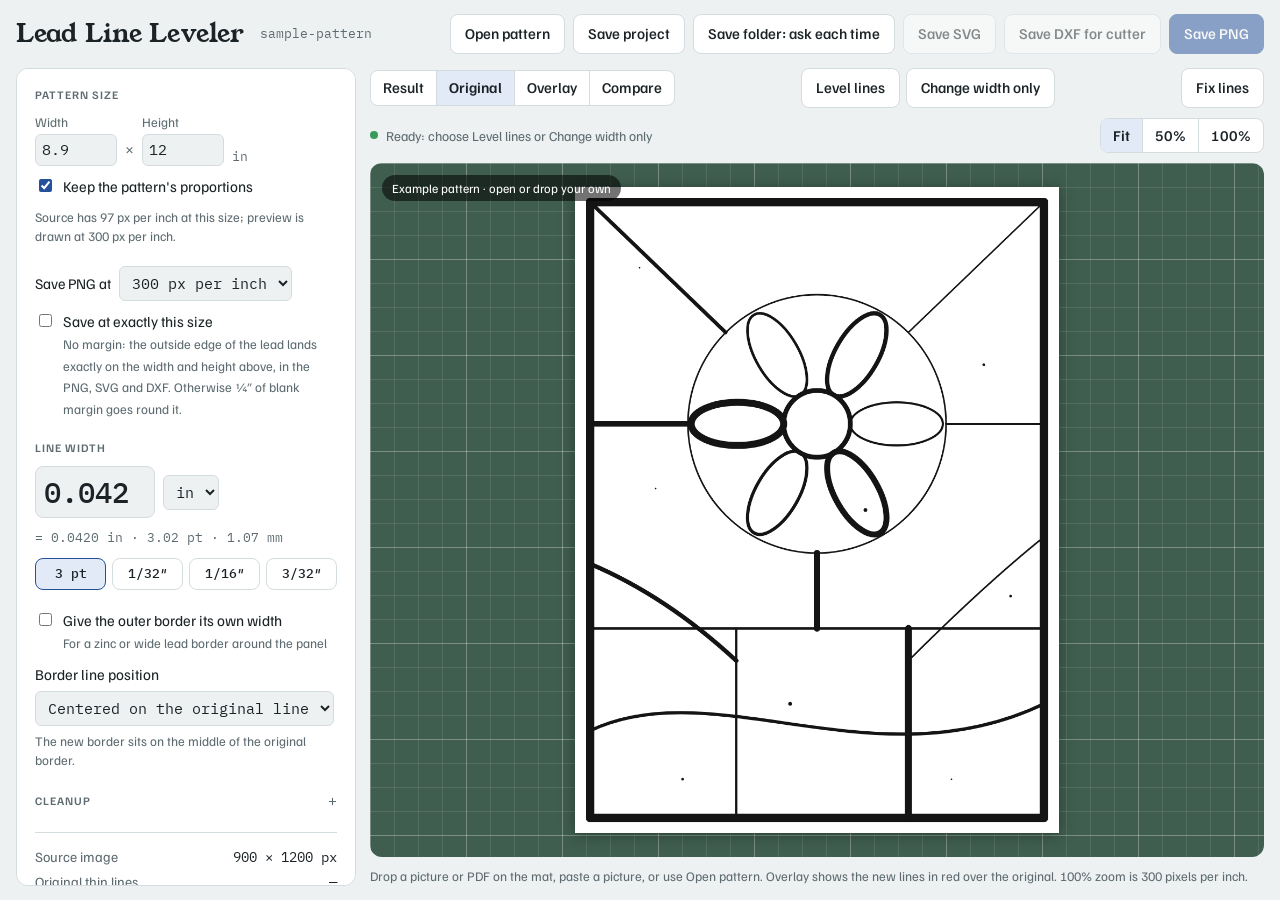
==== commit 0f9ed217: "Blue pen and Draw line on drawings take the place of the line they run along Co-Authored-By: Claude " ====
--- a/lead-line-leveler.html
+++ b/lead-line-leveler.html
@@ -3936,7 +3936,7 @@
 // ---- fix lines: the user's own choices at junctions and along lines ----
 // A fix is kept in the source picture's own pixels, so it stays put when the size or line width changes,
 // and it is remembered in this browser for the same picture.
-const PAGE_FIX=new Set(['drag','mirror','smooth','straight','fillet','joint','remove','add']);   // fixes applied to the finished lines (no re-run needed)
+const PAGE_FIX=new Set(['drag','mirror','smooth','straight','fillet','joint','remove','add','move']);   // fixes applied to the finished lines (no re-run needed)
 const FIXCOL=['#d2392c','#1f6fd1','#e08a00','#7b3fbf','#13917b','#c2185b','#5d6b70'];
 function srcToWork(sx,sy){const cr=S.crop;return[(sx-cr.x+PAD)*S.sx-0.5,(sy-cr.y+PAD)*S.sy-0.5];}   // -> worker's own x,y
 function workToSrc(wx,wy){const cr=S.crop;return[(wx+0.5)/S.sx+cr.x-PAD,(wy+0.5)/S.sy+cr.y-PAD];}
@@ -3948,7 +3948,7 @@
 function linesForWorker(){if(!S.crop||!S.sx)return[];return S.fixes.filter(f=>f.mode==='line').map(f=>{const a=srcToWork(f.ax,f.ay),b=srcToWork(f.bx,f.by);return{ax:a[0],ay:a[1],bx:b[0],by:b[1]};});}
 function saveFixes(){try{if(S.fixKey)localStorage.setItem(S.fixKey,JSON.stringify(S.fixes));}catch(e){}updateFixBar();}
 function loadFixes(name,w,h){S.fixKey='lll-fixes:'+name+':'+w+'x'+h;S.fixes=[];S.fixSel=null;S.undo=[];
-  try{const v=JSON.parse(localStorage.getItem(S.fixKey)||'[]');if(Array.isArray(v))S.fixes=v.filter(f=>f&&f.mode&&(f.mode==='half'?(f.flip==='lr'||f.flip==='tb'):f.mode==='area'?[f.x0,f.y0,f.x1,f.y1].every(isFinite):f.mode==='line'?[f.ax,f.ay,f.bx,f.by].every(isFinite):(f.mode==='guide'||f.mode==='add')?Array.isArray(f.pts)&&f.pts.length>=4&&f.pts.every(isFinite):isFinite(f.sx)&&isFinite(f.sy)));}catch(e){}
+  try{const v=JSON.parse(localStorage.getItem(S.fixKey)||'[]');if(Array.isArray(v))S.fixes=v.filter(f=>f&&f.mode&&(f.mode==='half'?(f.flip==='lr'||f.flip==='tb'):f.mode==='area'?[f.x0,f.y0,f.x1,f.y1].every(isFinite):f.mode==='line'?[f.ax,f.ay,f.bx,f.by].every(isFinite):(f.mode==='guide'||f.mode==='add'||f.mode==='move')?Array.isArray(f.pts)&&f.pts.length>=4&&f.pts.every(isFinite):isFinite(f.sx)&&isFinite(f.sy)));}catch(e){}
   closeFixPop();updateFixBar();}
 function updateFixBar(){const n=S.fixes.length;$('fixCount').textContent=n?n+(n===1?' fix':' fixes'):'';
   $('fixClear').disabled=!n;$('fixUndo').disabled=!(S.undo&&S.undo.length);}
@@ -3997,7 +3997,7 @@
     h+=`<circle class="jn${fx?' fixed':''}${S.fixSel&&S.fixSel.j===i?' sel':''}" cx="${p[0]}" cy="${p[1]}" r="${r}" style="stroke-width:${(fx?2:2.5)*k}"/>`;}
   // fixes that sit on a line rather than at a junction
   const geo=pageGeom();
-  for(const f of S.fixes){if(f.mode==='area'||f.mode==='add')continue;if(f.mode!=='corner'&&f.mode!=='round'&&!PAGE_FIX.has(f.mode))continue;if(f.mode==='drag'&&f.j)continue;   // (a dragged junction shows as its dot)
+  for(const f of S.fixes){if(f.mode==='area'||f.mode==='add'||f.mode==='move'||f.mode==='guide')continue;if(f.mode!=='corner'&&f.mode!=='round'&&!PAGE_FIX.has(f.mode))continue;if(f.mode==='drag'&&f.j)continue;   // (a dragged junction shows as its dot)
 let[x,y]=srcToWork(f.sx+(f.mode==='drag'?f.dx:0),f.sy+(f.mode==='drag'?f.dy:0));
     if(!PAGE_FIX.has(f.mode)&&S.junctions.some(J=>Math.hypot(J.wx-x,J.wy-y)<12))continue;const q=outPos(x,y);const p=geo.map(q[0],q[1]);
     h+=f.mode==='joint'?`<rect class="pt joint" x="${p[0]-r*.6}" y="${p[1]-r*.6}" width="${r*1.2}" height="${r*1.2}" style="stroke-width:${2*k}"/>`:`<rect class="pt" x="${p[0]-r*.8}" y="${p[1]-r*.8}" width="${r*1.6}" height="${r*1.6}" transform="rotate(45 ${p[0]} ${p[1]})" style="stroke-width:${2*k}"/>`;}
@@ -4333,15 +4333,21 @@
 function applyDrags(extra){if(!S.rawStrokes)return S.rawStrokes;const B={P:S.rawStrokes};S.offs=S.rawOffs;S.hw=S.rawHw;S.fill=S.rawFill;S.fcurve=S.rawFcurve;const ds=S.fixes.filter(f=>PAGE_FIX.has(f.mode));if(extra)ds.push(extra);if(!ds.length)return B.P;
   const P=Float32Array.from(B.P);for(const d of ds){if(d.mode==='mirror')applyOneMirror(P,S.offs,d);else if(d.mode==='smooth'||d.mode==='straight')applyOneSmooth(P,S.offs,d);else if(d.mode==='fillet')applyOneFillet(P,S.offs,d);else if(d.mode==='drag')applyOneDrag(P,S.offs,d);}// (lines taken out and lines added with the exact pen, in the order they were made: a line added can itself be
   // taken out by a later purple mark)
-  let Q=P,rm=[];for(const d of ds){if(d.mode==='remove')rm.push(d);else if(d.mode==='add'){Q=removeLines(Q,rm);rm=[];Q=addLines(Q,d);}}
+  let Q=P,rm=[];for(const d of ds){if(d.mode==='remove')rm.push(d);else if(d.mode==='add'){Q=removeLines(Q,rm);rm=[];Q=addLines(Q,d);}else if(d.mode==='move'){Q=removeLines(Q,rm);rm=[];Q=moveLines(Q,d);}}
   return removeLines(Q,rm);}
 // (a line drawn with the exact pen: put in just as drawn, smoothed a little, its ends carried onto the line each
 // reaches; nothing in the tracing can move it or swallow it)
-function addLines(P,f){if(!f||!Array.isArray(f.pts)||f.pts.length<4)return P;const lw=Math.max(2,widthIn()*S.workPPI),o=S.offs,n=o.length-1;
-  let L=[];for(let i=0;i+1<f.pts.length;i+=2)L.push(outPos(...srcToWork(f.pts[i],f.pts[i+1])));
+function addLines(P,f){if(!f||!Array.isArray(f.pts)||f.pts.length<4)return P;
+  const L=[];for(let i=0;i+1<f.pts.length;i+=2)L.push(outPos(...srcToWork(f.pts[i],f.pts[i+1])));return addPath(P,L);}
+function addPath(P,L,ends){const lw=Math.max(2,widthIn()*S.workPPI),o=S.offs,n=o.length-1;
   const snap=q=>{let bd=3*lw,bp=null;for(let i=0;i<P.length;i+=2){const d=Math.hypot(P[i]-q[0],P[i+1]-q[1]);if(d<bd){bd=d;bp=[P[i],P[i+1]];}}return bp;};
+  // (where it replaces part of a line: each end runs on to where that line carries on, so the line keeps its shape
+  // right up to there)
+  const toEnd=q=>{let bd=3*lw,bp=null;for(const e of ends||[]){const d=Math.hypot(e[0]-q[0],e[1]-q[1]);if(d<bd){bd=d;bp=e.slice();}}return bp;};
   const closed=L.length>3&&Math.hypot(L[0][0]-L[L.length-1][0],L[0][1]-L[L.length-1][1])<1.5*lw;
-  if(closed)L[L.length-1]=L[0].slice();else{const a=snap(L[0]),b=snap(L[L.length-1]);if(a)L[0]=a;if(b)L[L.length-1]=b;}
+  if(closed)L[L.length-1]=L[0].slice();else{const ea=toEnd(L[0]),eb=toEnd(L[L.length-1]);
+    if(ea){if(Math.hypot(ea[0]-L[0][0],ea[1]-L[0][1])>0.3*lw)L.unshift(ea);else L[0]=ea;}else{const a=snap(L[0]);if(a)L[0]=a;}
+    if(eb){if(Math.hypot(eb[0]-L[L.length-1][0],eb[1]-L[L.length-1][1])>0.3*lw)L.push(eb);else L[L.length-1]=eb;}else{const b=snap(L[L.length-1]);if(b)L[L.length-1]=b;}}
   // (points every lead-width third or so, then two rounds of smoothing that keep the ends)
   const D=[L[0]];for(let i=1;i<L.length;i++){const a=L[i-1],b=L[i],k=Math.max(1,Math.ceil(Math.hypot(b[0]-a[0],b[1]-a[1])/(lw/3)));for(let j=1;j<=k;j++)D.push([a[0]+(b[0]-a[0])*j/k,a[1]+(b[1]-a[1])*j/k]);}
   for(let pass=0;pass<3;pass++){const c=D.map(q=>q.slice());for(let i=1;i<D.length-1;i++){D[i]=[(c[i-1][0]+2*c[i][0]+c[i+1][0])/4,(c[i-1][1]+2*c[i][1]+c[i+1][1])/4];}if(closed&&D.length>3){D[0]=[(c[D.length-2][0]+2*c[0][0]+c[1][0])/4,(c[D.length-2][1]+2*c[0][1]+c[1][1])/4];D[D.length-1]=D[0].slice();}}
@@ -4349,6 +4355,49 @@
   const NP=new Float32Array(P.length+2*D.length);NP.set(P);for(let i=0;i<D.length;i++){NP[P.length+2*i]=D[i][0];NP[P.length+2*i+1]=D[i][1];}
   const NO=new Int32Array(n+2);NO.set(o);NO[n+1]=o[n]+D.length;const NH=new Float32Array(NP.length/2);if(H)NH.set(H.subarray?H.subarray(0,P.length/2):H.slice(0,P.length/2));for(let i=P.length/2;i<NH.length;i++)NH[i]=hm;
   S.offs=NO;S.hw=NH;return NP;}
+// (a blue line on a drawing shows where a line should go: the part of a line running alongside it, close by and the
+// same way, is taken out and the blue line put in its place, joined to where the old line carries on beyond it;
+// lines that ended on the old line are carried over to end on the new one. Lines crossing it are left alone)
+function moveLines(P,f){if(!f||!Array.isArray(f.pts)||f.pts.length<4)return P;const lw=Math.max(2,widthIn()*S.workPPI),o=S.offs,n=o.length-1,H=S.hw;
+  const L0=[];for(let i=0;i+1<f.pts.length;i+=2)L0.push(outPos(...srcToWork(f.pts[i],f.pts[i+1])));
+  const L=[L0[0]];for(let i=1;i<L0.length;i++){const a=L0[i-1],b=L0[i],k=Math.max(1,Math.ceil(Math.hypot(b[0]-a[0],b[1]-a[1])/(lw/2)));for(let j=1;j<=k;j++)L.push([a[0]+(b[0]-a[0])*j/k,a[1]+(b[1]-a[1])*j/k]);}
+  if(L.length<2)return addPath(P,L0);
+  // (nearest point of the blue line, and its way there)
+  const near=(x,y)=>{let bd=Infinity,bk=0,bq=null,bt=0;for(let k=1;k<L.length;k++){const a=L[k-1],dx=L[k][0]-a[0],dy=L[k][1]-a[1],l2=dx*dx+dy*dy||1;let t=((x-a[0])*dx+(y-a[1])*dy)/l2;const t0=t;t=Math.max(0,Math.min(1,t));const qx=a[0]+t*dx,qy=a[1]+t*dy,d=Math.hypot(x-qx,y-qy);if(d<bd){bd=d;bk=k;bq=[qx,qy];bt=t0;}}
+    const dx=L[bk][0]-L[bk-1][0],dy=L[bk][1]-L[bk-1][1],l=Math.hypot(dx,dy)||1;
+    // (beside the blue line, not off past one of its ends; a little way past, so the new line eases into the old)
+    const sl=Math.hypot(L[bk][0]-L[bk-1][0],L[bk][1]-L[bk-1][1]);const beyond=(bk===1&&-bt*sl>2*lw)||(bk===L.length-1&&(bt-1)*sl>2*lw);return{d:bd,u:[dx/l,dy/l],q:bq,beyond};};
+  const R=3.5*lw,drop=new Uint8Array(P.length/2);let any=false;
+  for(let s=0;s<n;s++){const a=o[s],b=o[s+1]-1;const along=[];
+    for(let i=a;i<=b;i++){const x=P[2*i],y=P[2*i+1],r=near(x,y);if(r.d>R||r.beyond){along.push(false);continue;}
+      const i0=Math.max(a,i-2),i1=Math.min(b,i+2),tx=P[2*i1]-P[2*i0],ty=P[2*i1+1]-P[2*i0+1],tl=Math.hypot(tx,ty);
+      along.push(tl>1e-6&&Math.abs((tx*r.u[0]+ty*r.u[1])/tl)>=0.8);}
+    // (only a real stretch alongside, not where a crossing line passes close)
+    for(let i=0;i<along.length;){if(!along[i]){i++;continue;}let j=i;while(j+1<along.length&&along[j+1])j++;
+      let len=0;for(let k=i+1;k<=j;k++)len+=Math.hypot(P[2*(a+k)]-P[2*(a+k-1)],P[2*(a+k)+1]-P[2*(a+k-1)+1]);
+      if(len>=1.5*lw){for(let k=i;k<=j;k++)drop[a+k]=1;any=true;}i=j+1;}
+    // (and between two such stretches of one line, where the blue line bows further off it, that part too)
+    let last=-1;for(let k=0;k<along.length;k++){if(!drop[a+k])continue;if(last>=0&&k>last+1){let ok=true;for(let m=last+1;m<k&&ok;m++){const r=near(P[2*(a+m)],P[2*(a+m)+1]);if(r.d>8*lw||r.beyond)ok=false;}
+        if(ok)for(let m=last+1;m<k;m++)drop[a+m]=1;}last=k;}
+    // (a short line between two joints mostly beside it goes whole, its end points too)
+    {let nd=0;for(let k=a;k<=b;k++)nd+=drop[k];if(nd>0&&nd<b-a+1&&nd>=0.6*(b-a+1)){let ok=true;for(let k=a;k<=b&&ok;k++)if(!drop[k]){const r=near(P[2*k],P[2*k+1]);if(r.d>8*lw||r.beyond)ok=false;}if(ok)for(let k=a;k<=b;k++)drop[k]=1;}}}
+  if(!any)return addPath(P,L0);
+  // (the old line's ends where it carries on beyond the blue line, and the other lines' ends that were on it)
+  const ends=[],runs=[];
+  for(let s=0;s<n;s++){let run=[];const flush=()=>{if(run.length>=2){runs.push({run,cutA:run[0]-1>=o[s]&&drop[run[0]-1],cutB:run[run.length-1]+1<o[s+1]&&drop[run[run.length-1]+1]});}run=[];};
+    for(let i=o[s];i<o[s+1];i++){if(drop[i]){flush();continue;}run.push(i);}flush();}
+  // (a line that ended on the old line now ends on the new one: cut back to where it comes closest, then carried onto it)
+  const gone=[];for(let i=0;i<drop.length;i++)if(drop[i])gone.push([P[2*i],P[2*i+1]]);
+  const nearGone=(x,y)=>gone.some(g=>Math.hypot(g[0]-x,g[1]-y)<1.2*lw);
+  const NP=[],NH=[],NO=[0];
+  for(const{run,cutA,cutB}of runs){let pts=run.map(i=>[P[2*i],P[2*i+1],H?H[i]:0]);
+    for(const atEnd of[false,true]){if(atEnd?cutB:cutA)continue;if(atEnd)pts.reverse();const e=pts[0];
+      if(nearGone(e[0],e[1])){let k=0,d=near(e[0],e[1]).d;while(k+1<pts.length-1){const d2=near(pts[k+1][0],pts[k+1][1]).d;if(d2>=d)break;d=d2;k++;}
+        const r=near(pts[k][0],pts[k][1]);if(r.d<=R){pts=pts.slice(k);pts[0]=[r.q[0],r.q[1],pts[0][2]];}}
+      if(atEnd)pts.reverse();}
+    if(cutA)ends.push([pts[0][0],pts[0][1]]);if(cutB)ends.push([pts[pts.length-1][0],pts[pts.length-1][1]]);
+    for(const q of pts){NP.push(q[0],q[1]);NH.push(q[2]);}NO.push(NP.length/2);}
+  S.offs=Int32Array.from(NO);S.hw=Float32Array.from(NH);return addPath(Float32Array.from(NP),L0,ends);}
 // (lines taken out: the stretch between two joints, or a whole ring, that each Remove fix points at. Done last,
 // on the lines as every other fix left them; the strokes either side of a removed stretch carry on as lines of
 // their own)
@@ -4463,7 +4512,11 @@
 $('fixLayer').addEventListener('pointerup',e=>{if(!press)return;const p=press;
   if(p.pen){press=null;penBar();requestPenPreview();return;}
   if(p.draw){press=null;const d=S.drawLine;S.drawLine=null;if(!d||!d.b||Math.hypot(d.b[0]-d.a[0],d.b[1]-d.a[1])<10/layerScale()){drawFixLayer();return;}
-    const[ax,ay]=workToSrc(...pageToWorkInternal(d.a[0],d.a[1])),[bx,by]=workToSrc(...pageToWorkInternal(d.b[0],d.b[1]));changeFixes(()=>S.fixes.push({mode:'line',ax,ay,bx,by}));return;}
+    const[ax,ay]=workToSrc(...pageToWorkInternal(d.a[0],d.a[1])),[bx,by]=workToSrc(...pageToWorkInternal(d.b[0],d.b[1]));// (on a drawing it takes the place of a line it is drawn along, as the blue pen does; on a photo the line is added
+    // to the picture before tracing)
+    if($('photoIn').checked){changeFixes(()=>S.fixes.push({mode:'line',ax,ay,bx,by}));return;}
+    S.undo=S.undo||[];S.undo.push(JSON.stringify(S.fixes));if(S.undo.length>50)S.undo.shift();const before=S.fixes.slice();
+    S.fixes.push({mode:'move',hand:true,pts:[ax,ay,bx,by]});saveFixes();closeFixPop();afterFixChange(before);setStatus('Line drawn',false);return;}
   if(p.sym){press=null;const hv=S.symPending;if(hv&&p.dragging)hv.off=(hv.off||0)+p.off/(hv.flip==='tb'?S.sy:S.sx);drawFixLayer();symMenu();return;}
   if(p.grip&&p.pending){press=null;const f=p.grip;if(p.dragging){const geo=pageGeom(),[wx,wy]=unrotVec(p.d[0]/geo.k,p.d[1]/geo.k);f.ox+=wx/S.sx;f.oy+=wy/S.sy;}drawFixLayer();pendingMenu();return;}
   if(p.grip){press=null;if(!p.dragging){drawFixLayer();return;}const geo=pageGeom(),[wx,wy]=unrotVec(p.d[0]/geo.k,p.d[1]/geo.k),f=p.grip;
@@ -4553,7 +4606,8 @@
 // A line drawn by hand runs straight from one point to another; the program treats it like the picture's own lines.
 // (on the preview: the lines drawn by hand)
 function addedLines(){const geo=pageGeom(),P=(x,y)=>{const q=outPos(x,y);return geo.map(q[0],q[1]);},out=[];
-  S.fixes.forEach(f=>{if(f.mode!=='line')return;out.push({kind:'hand',a:P(...srcToWork(f.ax,f.ay)),b:P(...srcToWork(f.bx,f.by)),fix:f});});
+  S.fixes.forEach(f=>{if(f.mode==='move'&&f.hand&&f.pts.length>=4){const n=f.pts.length;out.push({kind:'hand',a:P(...srcToWork(f.pts[0],f.pts[1])),b:P(...srcToWork(f.pts[n-2],f.pts[n-1])),fix:f});return;}
+    if(f.mode!=='line')return;out.push({kind:'hand',a:P(...srcToWork(f.ax,f.ay)),b:P(...srcToWork(f.bx,f.by)),fix:f});});
   return out;}
 function addedLinesMarkup(k){let h='';for(const L of addedLines())h+=`<line class="added-line ${L.kind}" x1="${L.a[0]}" y1="${L.a[1]}" x2="${L.b[0]}" y2="${L.b[1]}" style="stroke-width:${3*k}px;stroke-dasharray:${8*k} ${5*k}"/>`;
   if(S.drawLine&&S.drawLine.b){const d=S.drawLine;h+=`<line class="added-line hand drawing" x1="${d.a[0]}" y1="${d.a[1]}" x2="${d.b[0]}" y2="${d.b[1]}" style="stroke-width:${4*k}px"/>`+
@@ -4564,7 +4618,7 @@
     const t=((px-L.a[0])*dx+(py-L.a[1])*dy)/l2;if(t<0.15||t>0.85)continue;const d=Math.hypot(L.a[0]+t*dx-px,L.a[1]+t*dy-py);if(d<bd){bd=d;best=L;}}return best;}
 function addedLineMenu(L,px,py){S.fixSel={pt:[px,py]};drawFixLayer();
   openFixPop(`<h3>Line you drew</h3><button data-act="rm">Remove this line</button><button data-act="other">Other fixes for this spot</button>`,px,py);
-  const pop=$('fixPop');pop.querySelector('[data-act="rm"]').onclick=()=>changeFixes(()=>{S.fixes=S.fixes.filter(f=>f!==L.fix);});
+  const pop=$('fixPop');pop.querySelector('[data-act="rm"]').onclick=()=>{if(L.fix.mode==='move'){S.undo=S.undo||[];S.undo.push(JSON.stringify(S.fixes));const before=S.fixes.slice();S.fixes=S.fixes.filter(f=>f!==L.fix);saveFixes();closeFixPop();afterFixChange(before);return;}changeFixes(()=>{S.fixes=S.fixes.filter(f=>f!==L.fix);});};
   pop.querySelector('[data-act="other"]').onclick=()=>{const q=nearestStroke(px,py,30/layerScale());if(q)pointMenu(q[0],q[1]);else closeFixPop();};}
 // (drawing: drag from one point to another; an end near a line snaps onto it)
 function setDrawMode(on){if(on&&S.penMode)setPen(null);S.drawMode=on;S.drawLine=null;$('fixDraw').setAttribute('aria-pressed',String(on));$('fixLayer').classList.toggle('picking-area',on);
@@ -4894,7 +4948,7 @@
 S.penPreview=[];S.penPrevId=0;let penPrevTimer=null;
 function requestPenPreview(){clearTimeout(penPrevTimer);penPrevTimer=setTimeout(()=>{const id=++S.penPrevId;
     if(!S.penMarks.some(m=>m.c==='b'||m.c==='e')){S.penPreview=[];drawPen();return;}
-    const r=penFixes();const G=r?r.fixes.filter(f=>f.mode==='guide'||f.mode==='add').map(f=>{const o=f.mode==='add'?[-1e9]:[];for(let i=0;i<f.pts.length;i+=2)o.push(...srcToWork(f.pts[i],f.pts[i+1]));return o;}):[];
+    const r=penFixes();const G=r?r.fixes.filter(f=>f.mode==='guide'||f.mode==='add'||f.mode==='move').map(f=>{const o=f.mode!=='guide'?[-1e9]:[];for(let i=0;i<f.pts.length;i+=2)o.push(...srcToWork(f.pts[i],f.pts[i+1]));return o;}):[];
     if(!G.length){S.penPreview=[];drawPen();return;}worker.postMessage({type:'previewGuides',id,guides:G});},150);}
 function penPreviewDone(m){if(m.id!==S.penPrevId||!S.penMarks.length)return;const geo=pageGeom();
   S.penPreview=m.guides.map(G=>{const o=[];for(let i=0;i+1<G.length;i+=2){const q=outPos(G[i],G[i+1]);o.push(geo.map(q[0],q[1]));}return o;});drawPen();}
@@ -5113,10 +5167,11 @@
     // (a blue mark only adds a line: it takes nothing out, even a line it runs beside. Lines to go are marked in purple,
     // so nothing disappears that was not marked to)
     // (each end carried to the line it reaches, when one is close)
-    for(const end of[0,poly.length-1]){const p=poly[end],r=nearPt(p[0],p[1],3*lwW,true);if(r)poly[end]=[pts[2*r.i],pts[2*r.i+1]];}
+    // (on a drawing this is left to the line put in, which joins it to where the line it replaces carries on)
+    if($('photoIn').checked)for(const end of[0,poly.length-1]){const p=poly[end],r=nearPt(p[0],p[1],3*lwW,true);if(r)poly[end]=[pts[2*r.i],pts[2*r.i+1]];}
     // (a mark is drawn by hand and seldom lies right on the lead: it is kept as a guide, and the tool looks for the
     // lead in the photo along it, drawing the mark itself only where none shows)
-    {const g=[];for(const p of poly)g.push(...toSrc(p[0],p[1]));fixes.push({mode:'guide',pts:g});}nb++;}}}
+    {const g=[];for(const p of poly)g.push(...toSrc(p[0],p[1]));fixes.push({mode:$('photoIn').checked?'guide':'move',pts:g});}nb++;}}}
   return{fixes,np,nb};}
 
 })();
